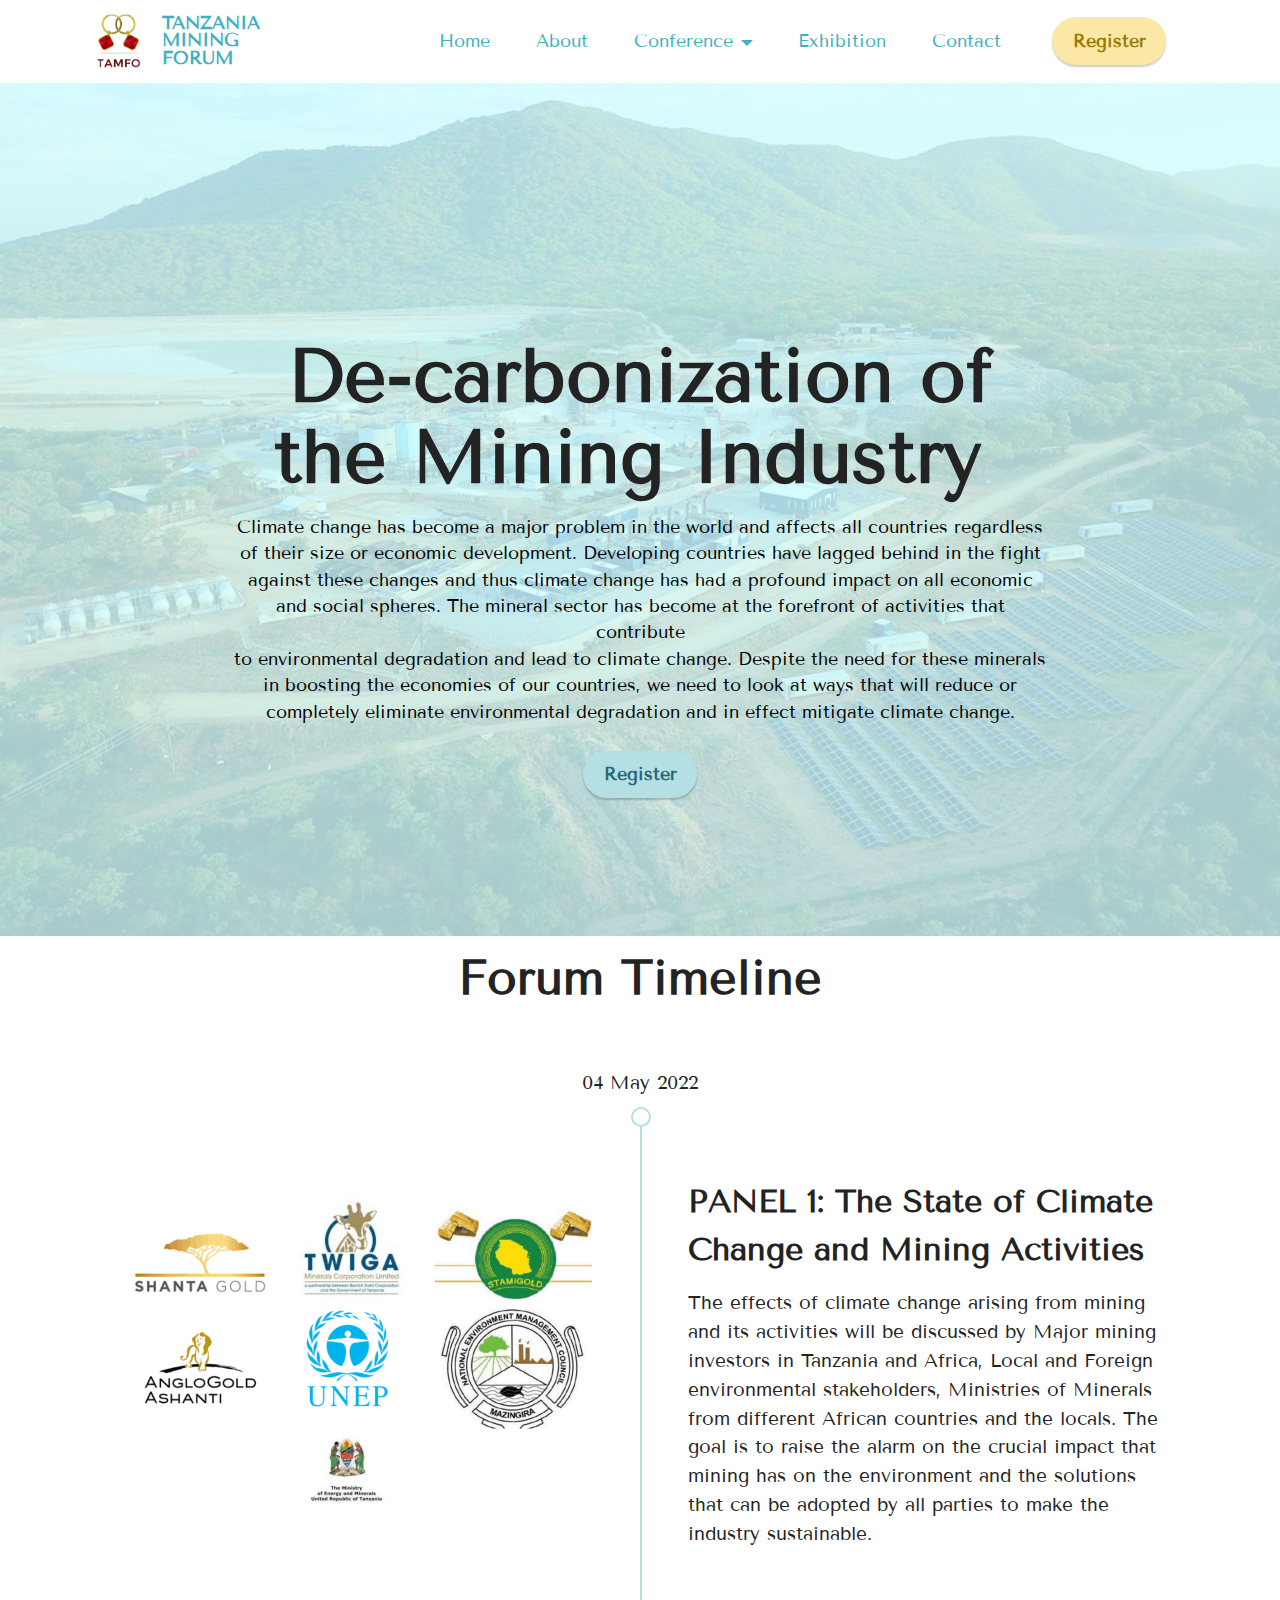
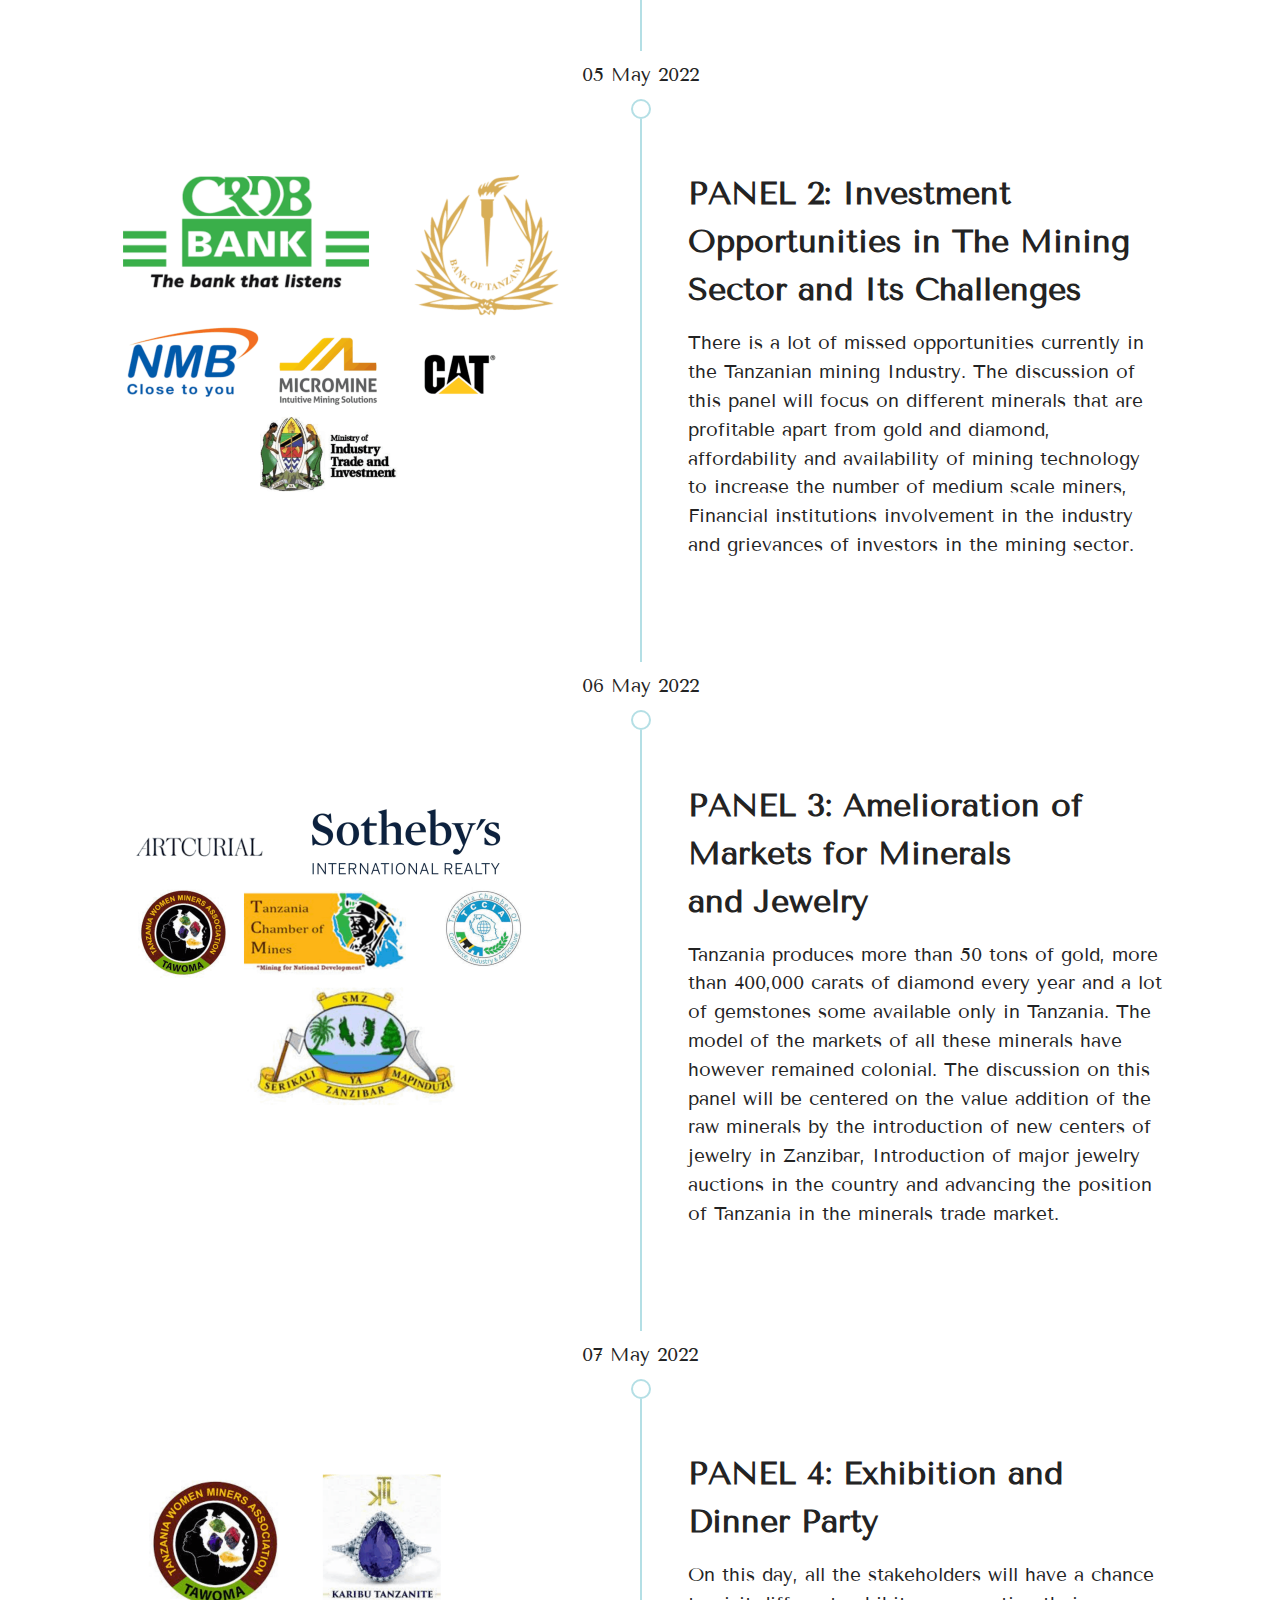
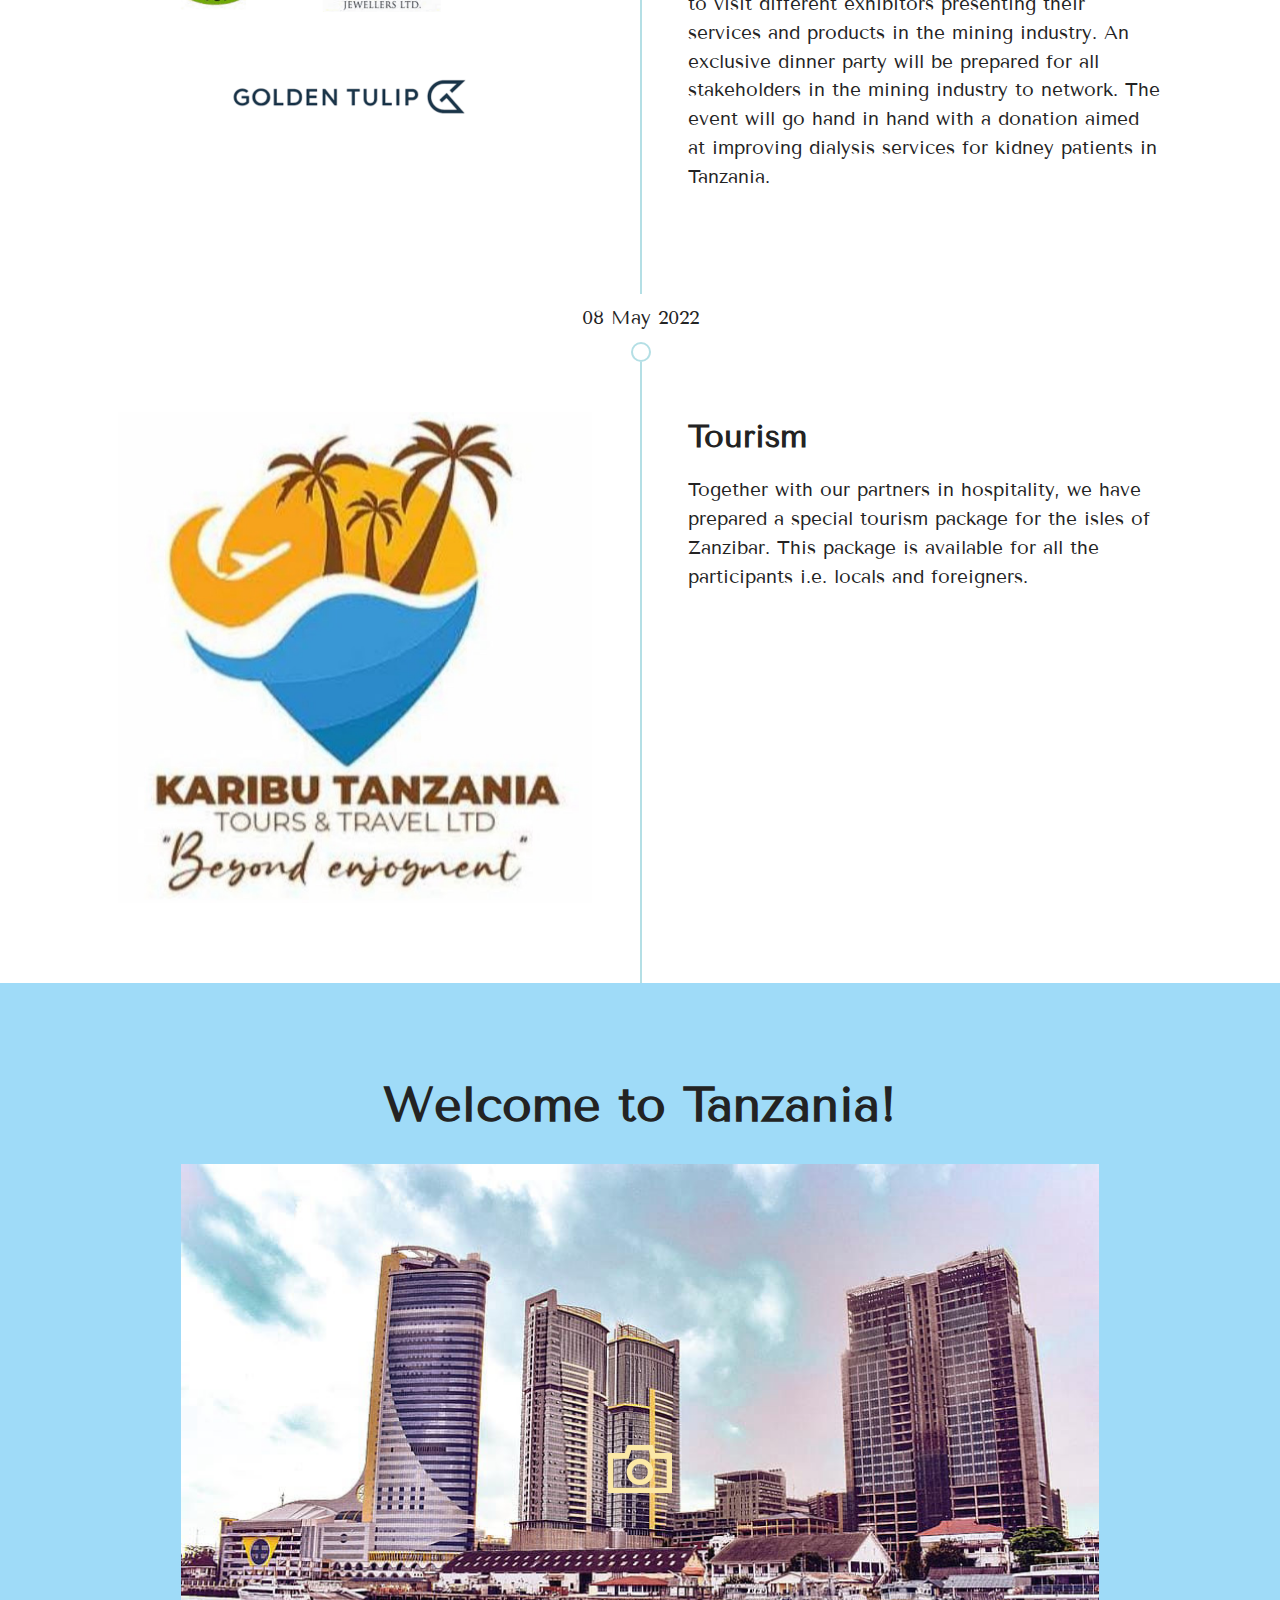
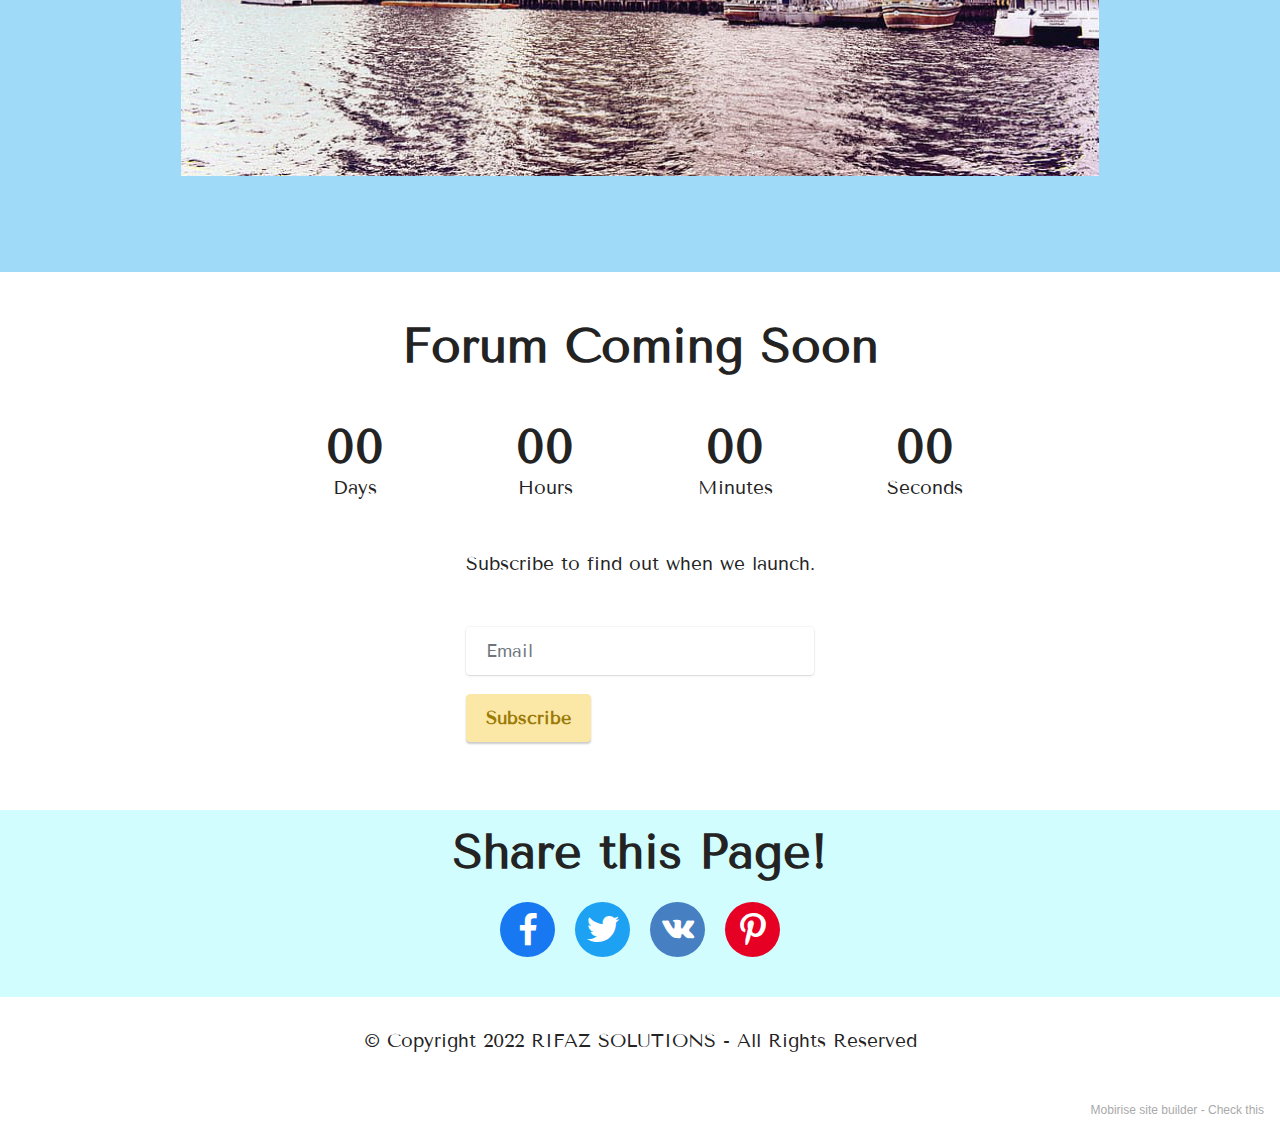
==== index.html @ cbe052e3 "create github pages" ====
<!DOCTYPE html>
<html  >
<head>
  <!-- Site made with Mobirise Website Builder v5.5.8, https://mobirise.com -->
  <meta charset="UTF-8">
  <meta http-equiv="X-UA-Compatible" content="IE=edge">
  <meta name="generator" content="Mobirise v5.5.8, mobirise.com">
  <meta name="viewport" content="width=device-width, initial-scale=1, minimum-scale=1">
  <link rel="shortcut icon" href="assets/images/tamfo-logo.jpeg" type="image/x-icon">
  <meta name="description" content="Climate change has become a major problem in the world and affects all countries regardless
of their size or economic development. Developing countries have lagged behind in the fight
against these changes and thus climate change has had a profound impact on all economic
and social spheres. The mineral sector has become at the forefront of activities that contribute
to environmental degradation and lead to climate change. Despite the need for these minerals
in boosting the economies of our countries, we need to look at ways that will reduce or
completely eliminate environmental degradation and in effect mitigate climate change.">
  
  
  <title>TAMFO</title>
  <link rel="stylesheet" href="assets/web/assets/mobirise-icons2/mobirise2.css">
  <link rel="stylesheet" href="assets/web/assets/mobirise-icons/mobirise-icons.css">
  <link rel="stylesheet" href="assets/bootstrap/css/bootstrap.min.css">
  <link rel="stylesheet" href="assets/bootstrap/css/bootstrap-grid.min.css">
  <link rel="stylesheet" href="assets/bootstrap/css/bootstrap-reboot.min.css">
  <link rel="stylesheet" href="assets/dropdown/css/style.css">
  <link rel="stylesheet" href="assets/socicon/css/styles.css">
  <link rel="stylesheet" href="assets/theme/css/style.css">
  <link rel="preload" href="https://fonts.googleapis.com/css?family=Tenor+Sans:400&display=swap" as="style" onload="this.onload=null;this.rel='stylesheet'">
  <noscript><link rel="stylesheet" href="https://fonts.googleapis.com/css?family=Tenor+Sans:400&display=swap"></noscript>
  <link rel="preload" as="style" href="assets/mobirise/css/mbr-additional.css"><link rel="stylesheet" href="assets/mobirise/css/mbr-additional.css" type="text/css">
  
  
  
  
</head>
<body>
  
  <section data-bs-version="5.1" class="menu menu2 cid-sFHpMqcXGj" once="menu" id="menu2-2">
    
    <nav class="navbar navbar-dropdown navbar-expand-lg">
        <div class="container">
            <div class="navbar-brand">
                <span class="navbar-logo">
                    <a href="index.html#top">
                        <img src="assets/images/tamfo-logo.jpeg" alt="TAMFO_logo" style="height: 3.9rem;">
                    </a>
                </span>
                <span class="navbar-caption-wrap"><a class="navbar-caption text-success text-primary display-4" href="index.html#top">TANZANIA <br>MINING <br>FORUM</a></span>
            </div>
            <button class="navbar-toggler" type="button" data-toggle="collapse" data-bs-toggle="collapse" data-target="#navbarSupportedContent" data-bs-target="#navbarSupportedContent" aria-controls="navbarNavAltMarkup" aria-expanded="false" aria-label="Toggle navigation">
                <div class="hamburger">
                    <span></span>
                    <span></span>
                    <span></span>
                    <span></span>
                </div>
            </button>
            <div class="collapse navbar-collapse" id="navbarSupportedContent">
                <ul class="navbar-nav nav-dropdown" data-app-modern-menu="true"><li class="nav-item"><a class="nav-link link text-success display-4" href="index.html#top">Home</a></li>
                    <li class="nav-item"><a class="nav-link link text-success display-4" href="about.html#top">About</a>
                    </li><li class="nav-item dropdown"><a class="nav-link link dropdown-toggle text-success display-4" href="index.html#timeline3-4" data-toggle="dropdown-submenu" data-bs-toggle="dropdown" data-bs-auto-close="outside" aria-expanded="false">Conference</a><div class="dropdown-menu" aria-labelledby="dropdown-undefined"><a class="dropdown-item text-success display-4" href="index.html#timeline3-4"><span class="mobi-mbri mobi-mbri-timer mbr-iconfont mbr-iconfont-btn"></span>Timeline</a><a class="text-success dropdown-item display-4" href="index.html#timeline3-4"><span class="mobi-mbri mobi-mbri-contact-form mbr-iconfont mbr-iconfont-btn"></span>Agenda</a><a class="dropdown-item text-success display-4" href="index.html#timeline3-4"><span class="mbri-users mbr-iconfont mbr-iconfont-btn"></span>Speakers</a></div></li>
                    <li class="nav-item"><a class="nav-link link text-success text-primary display-4" href="index.html#top">Exhibition</a></li><li class="nav-item"><a class="nav-link link text-success text-primary display-4" href="page2.html#contacts2-l">Contact</a></li></ul>
                
                <div class="navbar-buttons mbr-section-btn"><a class="btn btn-primary display-4" href="index.html#top">Register</a></div>
            </div>
        </div>
    </nav>
</section>

<section data-bs-version="5.1" class="header9 cid-sFHoAfPmXB" id="header9-1">

    

    <div class="mbr-overlay" style="opacity: 0.8; background-color: rgb(210, 253, 255);"></div>

    <div class="text-center container">
        <div class="row justify-content-center">
            <div class="col-md-12 col-lg-9">
                <h1 class="mbr-section-title mbr-fonts-style mb-3 display-1"><strong>De-carbonization of the Mining Industry&nbsp;</strong></h1>
                <p class="mbr-text mbr-fonts-style display-4">Climate change has become a major problem in the world and affects all countries regardless
<br>of their size or economic development. Developing countries have lagged behind in the fight
<br>against these changes and thus climate change has had a profound impact on all economic
<br>and social spheres. The mineral sector has become at the forefront of activities that contribute
<br>to environmental degradation and lead to climate change. Despite the need for these minerals
<br>in boosting the economies of our countries, we need to look at ways that will reduce or
<br>completely eliminate environmental degradation and in effect mitigate climate change.</p>
                <div class="mbr-section-btn mt-3"><a class="btn btn-secondary display-4" href="index.html#top">Register</a></div>
            </div>
        </div>
    </div>
</section>

<section data-bs-version="5.1" class="timeline3 cid-sFHr5fwP9J" id="timeline3-4">
    
    
    <div class="container">
        <div class="mbr-section-head">
            <h3 class="mbr-section-title mbr-fonts-style align-center mb-0 display-2">
                <strong>Forum Timeline</strong></h3>
            
        </div>
        <div class="timelines-container mt-4">
            <div class="row timeline-element first-separline mb-5">
                <div class="timeline-date col-12">
                    <div class="timeline-date-wrapper">
                        <p class="mbr-timeline-date display-7">04 May 2022</p>
                    </div>
                </div>
                <span class="iconBackground"></span>
                <div class="col-12 col-md-6">
                    <div class="image-wrapper">
                        <img src="assets/images/participants-tamfo-1-948x670.png" alt="Participants_panel_1" title="">
                    </div>
                </div>
                <div class="col-12 col-md-6">
                    <div class="timeline-text-wrapper">
                        <h4 class="mbr-timeline-title mbr-fonts-style mb-0 display-5"><strong>PANEL 1: The State of Climate Change and Mining Activities</strong></h4>
                        <p class="mbr-text mbr-fonts-style mt-3 mb-0 display-7">The effects of climate change arising from mining and its activities will be discussed by Major mining investors in Tanzania and Africa, Local and Foreign environmental stakeholders, Ministries of Minerals from different African countries and the locals. The goal is to raise the alarm on the crucial impact that mining has on the environment and the solutions that can be adopted by all parties to make the industry sustainable.</p>
                    </div>
                </div>
            </div>
            <div class="row timeline-element first-separline mb-5">
                <div class="timeline-date col-12">
                    <div class="timeline-date-wrapper">
                        <p class="mbr-timeline-date display-7">05 May 2022</p>
                    </div>
                </div>
                <span class="iconBackground"></span>
                <div class="col-12 col-md-6">
                    <div class="image-wrapper">
                        <img src="assets/images/participants-tamfo-2-948x670.png" alt="Participants_panel_2" title="">
                    </div>
                </div>
                <div class="col-12 col-md-6">
                    <div class="timeline-text-wrapper">
                        <h4 class="mbr-timeline-title mbr-fonts-style mb-0 display-5"><strong>PANEL 2: Investment Opportunities in The Mining Sector and Its Challenges</strong></h4>
                        <p class="mbr-text mbr-fonts-style mt-3 mb-0 display-7">There is a lot of missed opportunities currently in the Tanzanian mining Industry. The discussion of this panel will focus on different minerals that are profitable apart from gold and diamond, affordability and availability of mining technology to increase the number of medium scale miners, Financial institutions involvement in the industry and grievances of investors in the mining sector.</p>
                    </div>
                </div>
            </div>
            <div class="row timeline-element first-separline mb-5">
                <div class="timeline-date col-12">
                    <div class="timeline-date-wrapper">
                        <p class="mbr-timeline-date display-7">06 May 2022</p>
                    </div>
                </div>
                <span class="iconBackground"></span>
                <div class="col-12 col-md-6">
                    <div class="image-wrapper">
                        <img src="assets/images/participants-tamfo-3-948x670.png" alt="participants_panel_3" title="">
                    </div>
                </div>
                <div class="col-12 col-md-6">
                    <div class="timeline-text-wrapper">
                        <h4 class="mbr-timeline-title mbr-fonts-style mb-0 display-5"><strong>PANEL 3: Amelioration of Markets for Minerals and&nbsp;Jewelry</strong></h4>
                        <p class="mbr-text mbr-fonts-style mt-3 mb-0 display-7">Tanzania produces more than 50 tons of gold, more than 400,000 carats of diamond every year and a lot of gemstones some available only in Tanzania. The model of the markets of all these minerals have however remained colonial. The discussion on this panel will be centered on the value addition of the raw minerals by the introduction of new centers of jewelry in Zanzibar, Introduction of major jewelry auctions in the country and advancing the position of Tanzania in the minerals trade market.&nbsp;<br></p>
                    </div>
                </div>
            </div>
            <div class="row timeline-element first-separline mb-5">
                <div class="timeline-date col-12">
                    <div class="timeline-date-wrapper">
                        <p class="mbr-timeline-date display-7">07 May 2022</p>
                    </div>
                </div>
                <span class="iconBackground"></span>
                <div class="col-12 col-md-6">
                    <div class="image-wrapper">
                        <img src="assets/images/participants-tamfo-4-948x670.png" alt="participants_panel_4" title="">
                    </div>
                </div>
                <div class="col-12 col-md-6">
                    <div class="timeline-text-wrapper">
                        <h4 class="mbr-timeline-title mbr-fonts-style mb-0 display-5"><strong>PANEL 4: Exhibition and Dinner Party</strong></h4>
                        <p class="mbr-text mbr-fonts-style mt-3 mb-0 display-7">On this day, all the stakeholders will have a chance to visit different exhibitors presenting their services and products in the mining industry. An exclusive dinner party will be prepared for all stakeholders in the mining industry to network. The event will go hand in hand with a donation aimed at improving dialysis services for kidney patients in Tanzania.</p>
                    </div>
                </div>
            </div>
            <div class="row timeline-element first-separline mb-5">
                <div class="timeline-date col-12">
                    <div class="timeline-date-wrapper">
                        <p class="mbr-timeline-date display-7">08 May 2022</p>
                    </div>
                </div>
                <span class="iconBackground"></span>
                <div class="col-12 col-md-6">
                    <div class="image-wrapper">
                        <img src="assets/images/karibu-tanzania-logo-720x709.jpeg" alt="karibu_tanzania" title="">
                    </div>
                </div>
                <div class="col-12 col-md-6">
                    <div class="timeline-text-wrapper">
                        <h4 class="mbr-timeline-title mbr-fonts-style mb-0 display-5"><strong>Tourism</strong></h4>
                        <p class="mbr-text mbr-fonts-style mt-3 mb-0 display-7">Together with our partners in hospitality, we have prepared a special tourism package for the isles of Zanzibar. This package is available for all the participants i.e. locals and foreigners.</p>
                    </div>
                </div>
            </div>
            
            
            
            
            
            
            
        </div>
    </div>
</section>

<section data-bs-version="5.1" class="video1 cid-sFHujWGouW" id="video1-d">
    
    
    <div class="align-center container">
        <div class="mbr-section-head">
            <h4 class="mbr-section-title mbr-fonts-style mb-0 display-2"><strong>Welcome to Tanzania!</strong></h4>
            
        </div>
        <div class="row justify-content-center mt-4">
            <div class="col-12 col-lg-10">
                <div class="box">
                    <div class="mbr-media show-modal align-center" data-modal=".modalWindow">
                        <img src="assets/images/dar-es-salaam-port-tanzania-city-910x607.jpg" alt="Mobirise">
                        <div class="icon-wrap">
                            <a class="text-primary" href="index.html#video1-d"><span class="mbr-iconfont mobi-mbri-camera mobi-mbri"></span></a>
                        </div>
                    </div>
                </div>
            </div>
        </div>
    </div>
    <div>
        <div class="modalWindow" style="display: none;">
            <div class="modalWindow-container">
                <div class="modalWindow-video-container">
                    <div class="modalWindow-video">
                        <iframe width="100%" height="100%" frameborder="0" allowfullscreen="1"></iframe>
                    </div>
                    <a class="close" role="button" data-dismiss="modal" data-bs-dismiss="modal">
                        <span aria-hidden="true" class="mbr-iconfont mobi-mbri-close mobi-mbri closeModal"></span>
                        <span class="sr-only visually-hidden">Close</span>
                    </a>
                </div>
            </div>
        </div>
    </div>
</section>

<section data-bs-version="5.1" class="countdown1 cid-sFHtEv8xMy" id="countdown1-7">
    
    
    <div class="container">
        <div class="row justify-content-center">
            <div class="col-lg-8">
                <h3 class="mbr-section-title mb-5 align-center mbr-fonts-style display-2">
                    <strong>Forum Coming Soon</strong>
                </h3>
                
                <div class="countdown-cont align-center mb-5">
                    <div class="daysCountdown col-xs-3 col-sm-3 col-md-3" title="Days"></div>
                    <div class="hoursCountdown col-xs-3 col-sm-3 col-md-3" title="Hours"></div>
                    <div class="minutesCountdown col-xs-3 col-sm-3 col-md-3" title="Minutes"></div>
                    <div class="secondsCountdown col-xs-3 col-sm-3 col-md-3" title="Seconds"></div>
                    <div class="countdown" data-due-date="2022/05/04"></div>
                </div>
                <p class="mbr-text mb-5 align-center mbr-fonts-style display-7">
                    Subscribe to find out when we launch.
                </p>
            </div>
        </div>
        <div class="row">
            <div class="col-lg-4 mx-auto mbr-form" data-form-type="formoid">
                <form action="https://mobirise.eu/" method="POST" class="mbr-form form-with-styler" data-form-title="Form Name"><input type="hidden" name="email" data-form-email="true" value="78mlQaAsJTPg6m6xW8wC0RoYpn3n1vMwHQiUUx3pU0P50h20GIu1TDSK5HWahlnL+8XT954a1gvhpVr8dM2CPk6sA+pbEiFYLZ+lE9sqUO1OIYrmOIWRiQ8/uHJuGkSV">
                    <div class="row">
                        <div hidden="hidden" data-form-alert="" class="alert alert-success col-12">Thanks for subscribing!</div>
                        <div hidden="hidden" data-form-alert-danger="" class="alert alert-danger col-12">Oops...! some problem!</div>
                    </div>
                    <div class="dragArea row">
                        <div class="col form-group" data-for="email">
                            <input type="text" name="email" placeholder="Email" data-form-field="email" class="form-control" required="required" value="" id="email-countdown1-7">
                        </div>
                        <div class="mbr-section-btn"><button type="submit" class="btn btn-primary display-4">Subscribe</button></div>
                    </div>
                </form>
            </div>
        </div>
    </div>
</section>

<section data-bs-version="5.1" class="social1 cid-sFHrCR0OHz" id="share1-5">
    
    
    

    <div class="container">
        <div class="row">
            <div class="col-12">
                <h3 class="mbr-section-title mb-3 align-center mbr-fonts-style display-2">
                    <strong>Share this Page!</strong>
                </h3>
                <div>
                    <div class="mbr-social-likes align-center">
                        <span class="btn btn-social socicon-bg-facebook facebook m-2">
                            <i class="socicon socicon-facebook"></i>
                        </span>
                        <span class="btn btn-social twitter socicon-bg-twitter m-2">
                            <i class="socicon socicon-twitter"></i>
                        </span>
                        <span class="btn btn-social vkontakte socicon-bg-vkontakte m-2">
                            <i class="socicon socicon-vkontakte"></i>
                        </span>
                        
                        <span class="btn btn-social pinterest socicon-bg-pinterest m-2">
                            <i class="socicon socicon-pinterest"></i>
                        </span>
                        
                    </div>
                </div>
            </div>
        </div>
    </div>
</section>

<section data-bs-version="5.1" class="footer7 cid-sFHu2wLoQp mbr-reveal" once="footers" id="footer7-9">

    

    

    <div class="container">
        <div class="row align-center mbr-white">
            <div class="col-12">
                <p class="mbr-text mb-0 mbr-fonts-style display-7">
                    © Copyright 2022 RIFAZ SOLUTIONS - All Rights Reserved</p>
            </div>
        </div>
    </div>
</section><section style="background-color: #fff; font-family: -apple-system, BlinkMacSystemFont, 'Segoe UI', 'Roboto', 'Helvetica Neue', Arial, sans-serif; color:#aaa; font-size:12px; padding: 0; align-items: center; display: flex;"><a href="https://mobirise.site/j" style="flex: 1 1; height: 3rem; padding-left: 1rem;"></a><p style="flex: 0 0 auto; margin:0; padding-right:1rem;">Mobirise site builder - <a href="https://mobirise.site/p" style="color:#aaa;">Check this</a></p></section><script src="assets/bootstrap/js/bootstrap.bundle.min.js"></script>  <script src="assets/smoothscroll/smooth-scroll.js"></script>  <script src="assets/ytplayer/index.js"></script>  <script src="assets/dropdown/js/navbar-dropdown.js"></script>  <script src="assets/playervimeo/vimeo_player.js"></script>  <script src="assets/countdown/countdown.js"></script>  <script src="assets/sociallikes/social-likes.js"></script>  <script src="assets/theme/js/script.js"></script>  <script src="assets/formoid/formoid.min.js"></script>  
  
  
</body>
</html>
---- assets/web/assets/mobirise-icons2/mobirise2.css ----
@font-face {
  font-family: 'Moririse2';
  font-display: swap;
  src:  url('mobirise2.eot?f2bix4');
  src:  url('mobirise2.eot?f2bix4#iefix') format('embedded-opentype'),
    url('mobirise2.ttf?f2bix4') format('truetype'),
    url('mobirise2.woff?f2bix4') format('woff'),
    url('mobirise2.svg?f2bix4#mobirise2') format('svg');
  font-weight: normal;
  font-style: normal;
}

[class^="mobi-"], [class*=" mobi-"] {
  /* use !important to prevent issues with browser extensions that change fonts */
  font-family: 'Moririse2' !important;
  speak: none;
  font-style: normal;
  font-weight: normal;
  font-variant: normal;
  text-transform: none;
  line-height: 1;

  /* Better Font Rendering =========== */
  -webkit-font-smoothing: antialiased;
  -moz-osx-font-smoothing: grayscale;
}

.mobi-mbri-add-submenu:before {
  content: "\e900";
}
.mobi-mbri-alert:before {
  content: "\e901";
}
.mobi-mbri-align-center:before {
  content: "\e902";
}
.mobi-mbri-align-justify:before {
  content: "\e903";
}
.mobi-mbri-align-left:before {
  content: "\e904";
}
.mobi-mbri-align-right:before {
  content: "\e905";
}
.mobi-mbri-android:before {
  content: "\e906";
}
.mobi-mbri-apple:before {
  content: "\e907";
}
.mobi-mbri-arrow-down:before {
  content: "\e908";
}
.mobi-mbri-arrow-next:before {
  content: "\e909";
}
.mobi-mbri-arrow-prev:before {
  content: "\e90a";
}
.mobi-mbri-arrow-up:before {
  content: "\e90b";
}
.mobi-mbri-bold:before {
  content: "\e90c";
}
.mobi-mbri-bookmark:before {
  content: "\e90d";
}
.mobi-mbri-bootstrap:before {
  content: "\e90e";
}
.mobi-mbri-briefcase:before {
  content: "\e90f";
}
.mobi-mbri-browse:before {
  content: "\e910";
}
.mobi-mbri-bulleted-list:before {
  content: "\e911";
}
.mobi-mbri-calendar:before {
  content: "\e912";
}
.mobi-mbri-camera:before {
  content: "\e913";
}
.mobi-mbri-cart-add:before {
  content: "\e914";
}
.mobi-mbri-cart-full:before {
  content: "\e915";
}
.mobi-mbri-cash:before {
  content: "\e916";
}
.mobi-mbri-change-style:before {
  content: "\e917";
}
.mobi-mbri-chat:before {
  content: "\e918";
}
.mobi-mbri-clock:before {
  content: "\e919";
}
.mobi-mbri-close:before {
  content: "\e91a";
}
.mobi-mbri-cloud:before {
  content: "\e91b";
}
.mobi-mbri-code:before {
  content: "\e91c";
}
.mobi-mbri-contact-form:before {
  content: "\e91d";
}
.mobi-mbri-credit-card:before {
  content: "\e91e";
}
.mobi-mbri-cursor-click:before {
  content: "\e91f";
}
.mobi-mbri-cust-feedback:before {
  content: "\e920";
}
.mobi-mbri-database:before {
  content: "\e921";
}
.mobi-mbri-delivery:before {
  content: "\e922";
}
.mobi-mbri-desktop:before {
  content: "\e923";
}
.mobi-mbri-devices:before {
  content: "\e924";
}
.mobi-mbri-down:before {
  content: "\e925";
}
.mobi-mbri-download-2:before {
  content: "\e926";
}
.mobi-mbri-download:before {
  content: "\e927";
}
.mobi-mbri-drag-n-drop-2:before {
  content: "\e928";
}
.mobi-mbri-drag-n-drop:before {
  content: "\e929";
}
.mobi-mbri-edit-2:before {
  content: "\e92a";
}
.mobi-mbri-edit:before {
  content: "\e92b";
}
.mobi-mbri-error:before {
  content: "\e92c";
}
.mobi-mbri-extension:before {
  content: "\e92d";
}
.mobi-mbri-features:before {
  content: "\e92e";
}
.mobi-mbri-file:before {
  content: "\e92f";
}
.mobi-mbri-flag:before {
  content: "\e930";
}
.mobi-mbri-folder:before {
  content: "\e931";
}
.mobi-mbri-gift:before {
  content: "\e932";
}
.mobi-mbri-github:before {
  content: "\e933";
}
.mobi-mbri-globe-2:before {
  content: "\e934";
}
.mobi-mbri-globe:before {
  content: "\e935";
}
.mobi-mbri-growing-chart:before {
  content: "\e936";
}
.mobi-mbri-hearth:before {
  content: "\e937";
}
.mobi-mbri-help:before {
  content: "\e938";
}
.mobi-mbri-home:before {
  content: "\e939";
}
.mobi-mbri-hot-cup:before {
  content: "\e93a";
}
.mobi-mbri-idea:before {
  content: "\e93b";
}
.mobi-mbri-image-gallery:before {
  content: "\e93c";
}
.mobi-mbri-image-slider:before {
  content: "\e93d";
}
.mobi-mbri-info:before {
  content: "\e93e";
}
.mobi-mbri-italic:before {
  content: "\e93f";
}
.mobi-mbri-key:before {
  content: "\e940";
}
.mobi-mbri-laptop:before {
  content: "\e941";
}
.mobi-mbri-layers:before {
  content: "\e942";
}
.mobi-mbri-left-right:before {
  content: "\e943";
}
.mobi-mbri-left:before {
  content: "\e944";
}
.mobi-mbri-letter:before {
  content: "\e945";
}
.mobi-mbri-like:before {
  content: "\e946";
}
.mobi-mbri-link:before {
  content: "\e947";
}
.mobi-mbri-lock:before {
  content: "\e948";
}
.mobi-mbri-login:before {
  content: "\e949";
}
.mobi-mbri-logout:before {
  content: "\e94a";
}
.mobi-mbri-magic-stick:before {
  content: "\e94b";
}
.mobi-mbri-map-pin:before {
  content: "\e94c";
}
.mobi-mbri-menu:before {
  content: "\e94d";
}
.mobi-mbri-mobile-2:before {
  content: "\e94e";
}
.mobi-mbri-mobile-horizontal:before {
  content: "\e94f";
}
.mobi-mbri-mobile:before {
  content: "\e950";
}
.mobi-mbri-mobirise:before {
  content: "\e951";
}
.mobi-mbri-more-horizontal:before {
  content: "\e952";
}
.mobi-mbri-more-vertical:before {
  content: "\e953";
}
.mobi-mbri-music:before {
  content: "\e954";
}
.mobi-mbri-new-file:before {
  content: "\e955";
}
.mobi-mbri-numbered-list:before {
  content: "\e956";
}
.mobi-mbri-opened-folder:before {
  content: "\e957";
}
.mobi-mbri-pages:before {
  content: "\e958";
}
.mobi-mbri-paper-plane:before {
  content: "\e959";
}
.mobi-mbri-paperclip:before {
  content: "\e95a";
}
.mobi-mbri-phone:before {
  content: "\e95b";
}
.mobi-mbri-photo:before {
  content: "\e95c";
}
.mobi-mbri-photos:before {
  content: "\e95d";
}
.mobi-mbri-pin:before {
  content: "\e95e";
}
.mobi-mbri-play:before {
  content: "\e95f";
}
.mobi-mbri-plus:before {
  content: "\e960";
}
.mobi-mbri-preview:before {
  content: "\e961";
}
.mobi-mbri-print:before {
  content: "\e962";
}
.mobi-mbri-protect:before {
  content: "\e963";
}
.mobi-mbri-question:before {
  content: "\e964";
}
.mobi-mbri-quote-left:before {
  content: "\e965";
}
.mobi-mbri-quote-right:before {
  content: "\e966";
}
.mobi-mbri-redo:before {
  content: "\e967";
}
.mobi-mbri-refresh:before {
  content: "\e968";
}
.mobi-mbri-responsive-2:before {
  content: "\e969";
}
.mobi-mbri-responsive:before {
  content: "\e96a";
}
.mobi-mbri-right:before {
  content: "\e96b";
}
.mobi-mbri-rocket:before {
  content: "\e96c";
}
.mobi-mbri-sad-face:before {
  content: "\e96d";
}
.mobi-mbri-sale:before {
  content: "\e96e";
}
.mobi-mbri-save:before {
  content: "\e96f";
}
.mobi-mbri-search:before {
  content: "\e970";
}
.mobi-mbri-setting-2:before {
  content: "\e971";
}
.mobi-mbri-setting-3:before {
  content: "\e972";
}
.mobi-mbri-setting:before {
  content: "\e973";
}
.mobi-mbri-share:before {
  content: "\e974";
}
.mobi-mbri-shopping-bag:before {
  content: "\e975";
}
.mobi-mbri-shopping-basket:before {
  content: "\e976";
}
.mobi-mbri-shopping-cart:before {
  content: "\e977";
}
.mobi-mbri-sites:before {
  content: "\e978";
}
.mobi-mbri-smile-face:before {
  content: "\e979";
}
.mobi-mbri-speed:before {
  content: "\e97a";
}
.mobi-mbri-star:before {
  content: "\e97b";
}
.mobi-mbri-success:before {
  content: "\e97c";
}
.mobi-mbri-sun:before {
  content: "\e97d";
}
.mobi-mbri-sun2:before {
  content: "\e97e";
}
.mobi-mbri-tablet-vertical:before {
  content: "\e97f";
}
.mobi-mbri-tablet:before {
  content: "\e980";
}
.mobi-mbri-target:before {
  content: "\e981";
}
.mobi-mbri-timer:before {
  content: "\e982";
}
.mobi-mbri-to-ftp:before {
  content: "\e983";
}
.mobi-mbri-to-local-drive:before {
  content: "\e984";
}
.mobi-mbri-touch-swipe:before {
  content: "\e985";
}
.mobi-mbri-touch:before {
  content: "\e986";
}
.mobi-mbri-trash:before {
  content: "\e987";
}
.mobi-mbri-underline:before {
  content: "\e988";
}
.mobi-mbri-undo:before {
  content: "\e989";
}
.mobi-mbri-unlink:before {
  content: "\e98a";
}
.mobi-mbri-unlock:before {
  content: "\e98b";
}
.mobi-mbri-up-down:before {
  content: "\e98c";
}
.mobi-mbri-up:before {
  content: "\e98d";
}
.mobi-mbri-update:before {
  content: "\e98e";
}
.mobi-mbri-upload-2:before {
  content: "\e98f";
}
.mobi-mbri-upload:before {
  content: "\e990";
}
.mobi-mbri-user-2:before {
  content: "\e991";
}
.mobi-mbri-user:before {
  content: "\e992";
}
.mobi-mbri-users:before {
  content: "\e993";
}
.mobi-mbri-video-play:before {
  content: "\e994";
}
.mobi-mbri-video:before {
  content: "\e995";
}
.mobi-mbri-watch:before {
  content: "\e996";
}
.mobi-mbri-website-theme-2:before {
  content: "\e997";
}
.mobi-mbri-website-theme:before {
  content: "\e998";
}
.mobi-mbri-wifi:before {
  content: "\e999";
}
.mobi-mbri-windows:before {
  content: "\e99a";
}
.mobi-mbri-zoom-in:before {
  content: "\e99b";
}
.mobi-mbri-zoom-out:before {
  content: "\e99c";
}
---- assets/web/assets/mobirise-icons/mobirise-icons.css ----
@font-face {
  font-family: 'MobiriseIcons';
  src:  url('mobirise-icons.eot?spat4u');
  src:  url('mobirise-icons.eot?spat4u#iefix') format('embedded-opentype'),
    url('mobirise-icons.ttf?spat4u') format('truetype'),
    url('mobirise-icons.woff?spat4u') format('woff'),
    url('mobirise-icons.svg?spat4u#MobiriseIcons') format('svg');
  font-weight: normal;
  font-style: normal;
  font-display: swap;
}

[class^="mbri-"], [class*=" mbri-"] {
  /* use !important to prevent issues with browser extensions that change fonts */
  font-family: MobiriseIcons !important;
  speak: none;
  font-style: normal;
  font-weight: normal;
  font-variant: normal;
  text-transform: none;
  line-height: 1;

  /* Better Font Rendering =========== */
  -webkit-font-smoothing: antialiased;
  -moz-osx-font-smoothing: grayscale;
}

.mbri-add-submenu:before {
  content: "\e900";
}
.mbri-alert:before {
  content: "\e901";
}
.mbri-align-center:before {
  content: "\e902";
}
.mbri-align-justify:before {
  content: "\e903";
}
.mbri-align-left:before {
  content: "\e904";
}
.mbri-align-right:before {
  content: "\e905";
}
.mbri-android:before {
  content: "\e906";
}
.mbri-apple:before {
  content: "\e907";
}
.mbri-arrow-down:before {
  content: "\e908";
}
.mbri-arrow-next:before {
  content: "\e909";
}
.mbri-arrow-prev:before {
  content: "\e90a";
}
.mbri-arrow-up:before {
  content: "\e90b";
}
.mbri-bold:before {
  content: "\e90c";
}
.mbri-bookmark:before {
  content: "\e90d";
}
.mbri-bootstrap:before {
  content: "\e90e";
}
.mbri-briefcase:before {
  content: "\e90f";
}
.mbri-browse:before {
  content: "\e910";
}
.mbri-bulleted-list:before {
  content: "\e911";
}
.mbri-calendar:before {
  content: "\e912";
}
.mbri-camera:before {
  content: "\e913";
}
.mbri-cart-add:before {
  content: "\e914";
}
.mbri-cart-full:before {
  content: "\e915";
}
.mbri-cash:before {
  content: "\e916";
}
.mbri-change-style:before {
  content: "\e917";
}
.mbri-chat:before {
  content: "\e918";
}
.mbri-clock:before {
  content: "\e919";
}
.mbri-close:before {
  content: "\e91a";
}
.mbri-cloud:before {
  content: "\e91b";
}
.mbri-code:before {
  content: "\e91c";
}
.mbri-contact-form:before {
  content: "\e91d";
}
.mbri-credit-card:before {
  content: "\e91e";
}
.mbri-cursor-click:before {
  content: "\e91f";
}
.mbri-cust-feedback:before {
  content: "\e920";
}
.mbri-database:before {
  content: "\e921";
}
.mbri-delivery:before {
  content: "\e922";
}
.mbri-desktop:before {
  content: "\e923";
}
.mbri-devices:before {
  content: "\e924";
}
.mbri-down:before {
  content: "\e925";
}
.mbri-download:before {
  content: "\e989";
}
.mbri-drag-n-drop:before {
  content: "\e927";
}
.mbri-drag-n-drop2:before {
  content: "\e928";
}
.mbri-edit:before {
  content: "\e929";
}
.mbri-edit2:before {
  content: "\e92a";
}
.mbri-error:before {
  content: "\e92b";
}
.mbri-extension:before {
  content: "\e92c";
}
.mbri-features:before {
  content: "\e92d";
}
.mbri-file:before {
  content: "\e92e";
}
.mbri-flag:before {
  content: "\e92f";
}
.mbri-folder:before {
  content: "\e930";
}
.mbri-gift:before {
  content: "\e931";
}
.mbri-github:before {
  content: "\e932";
}
.mbri-globe:before {
  content: "\e933";
}
.mbri-globe-2:before {
  content: "\e934";
}
.mbri-growing-chart:before {
  content: "\e935";
}
.mbri-hearth:before {
  content: "\e936";
}
.mbri-help:before {
  content: "\e937";
}
.mbri-home:before {
  content: "\e938";
}
.mbri-hot-cup:before {
  content: "\e939";
}
.mbri-idea:before {
  content: "\e93a";
}
.mbri-image-gallery:before {
  content: "\e93b";
}
.mbri-image-slider:before {
  content: "\e93c";
}
.mbri-info:before {
  content: "\e93d";
}
.mbri-italic:before {
  content: "\e93e";
}
.mbri-key:before {
  content: "\e93f";
}
.mbri-laptop:before {
  content: "\e940";
}
.mbri-layers:before {
  content: "\e941";
}
.mbri-left-right:before {
  content: "\e942";
}
.mbri-left:before {
  content: "\e943";
}
.mbri-letter:before {
  content: "\e944";
}
.mbri-like:before {
  content: "\e945";
}
.mbri-link:before {
  content: "\e946";
}
.mbri-lock:before {
  content: "\e947";
}
.mbri-login:before {
  content: "\e948";
}
.mbri-logout:before {
  content: "\e949";
}
.mbri-magic-stick:before {
  content: "\e94a";
}
.mbri-map-pin:before {
  content: "\e94b";
}
.mbri-menu:before {
  content: "\e94c";
}
.mbri-mobile:before {
  content: "\e94d";
}
.mbri-mobile2:before {
  content: "\e94e";
}
.mbri-mobirise:before {
  content: "\e94f";
}
.mbri-more-horizontal:before {
  content: "\e950";
}
.mbri-more-vertical:before {
  content: "\e951";
}
.mbri-music:before {
  content: "\e952";
}
.mbri-new-file:before {
  content: "\e953";
}
.mbri-numbered-list:before {
  content: "\e954";
}
.mbri-opened-folder:before {
  content: "\e955";
}
.mbri-pages:before {
  content: "\e956";
}
.mbri-paper-plane:before {
  content: "\e957";
}
.mbri-paperclip:before {
  content: "\e958";
}
.mbri-photo:before {
  content: "\e959";
}
.mbri-photos:before {
  content: "\e95a";
}
.mbri-pin:before {
  content: "\e95b";
}
.mbri-play:before {
  content: "\e95c";
}
.mbri-plus:before {
  content: "\e95d";
}
.mbri-preview:before {
  content: "\e95e";
}
.mbri-print:before {
  content: "\e95f";
}
.mbri-protect:before {
  content: "\e960";
}
.mbri-question:before {
  content: "\e961";
}
.mbri-quote-left:before {
  content: "\e962";
}
.mbri-quote-right:before {
  content: "\e963";
}
.mbri-refresh:before {
  content: "\e964";
}
.mbri-responsive:before {
  content: "\e965";
}
.mbri-right:before {
  content: "\e966";
}
.mbri-rocket:before {
  content: "\e967";
}
.mbri-sad-face:before {
  content: "\e968";
}
.mbri-sale:before {
  content: "\e969";
}
.mbri-save:before {
  content: "\e96a";
}
.mbri-search:before {
  content: "\e96b";
}
.mbri-setting:before {
  content: "\e96c";
}
.mbri-setting2:before {
  content: "\e96d";
}
.mbri-setting3:before {
  content: "\e96e";
}
.mbri-share:before {
  content: "\e96f";
}
.mbri-shopping-bag:before {
  content: "\e970";
}
.mbri-shopping-basket:before {
  content: "\e971";
}
.mbri-shopping-cart:before {
  content: "\e972";
}
.mbri-sites:before {
  content: "\e973";
}
.mbri-smile-face:before {
  content: "\e974";
}
.mbri-speed:before {
  content: "\e975";
}
.mbri-star:before {
  content: "\e976";
}
.mbri-success:before {
  content: "\e977";
}
.mbri-sun:before {
  content: "\e978";
}
.mbri-sun2:before {
  content: "\e979";
}
.mbri-tablet:before {
  content: "\e97a";
}
.mbri-tablet-vertical:before {
  content: "\e97b";
}
.mbri-target:before {
  content: "\e97c";
}
.mbri-timer:before {
  content: "\e97d";
}
.mbri-to-ftp:before {
  content: "\e97e";
}
.mbri-to-local-drive:before {
  content: "\e97f";
}
.mbri-touch-swipe:before {
  content: "\e980";
}
.mbri-touch:before {
  content: "\e981";
}
.mbri-trash:before {
  content: "\e982";
}
.mbri-underline:before {
  content: "\e983";
}
.mbri-unlink:before {
  content: "\e984";
}
.mbri-unlock:before {
  content: "\e985";
}
.mbri-up-down:before {
  content: "\e986";
}
.mbri-up:before {
  content: "\e987";
}
.mbri-update:before {
  content: "\e988";
}
.mbri-upload:before {
 content: "\e926"; 
}
.mbri-user:before {
  content: "\e98a";
}
.mbri-user2:before {
  content: "\e98b";
}
.mbri-users:before {
  content: "\e98c";
}
.mbri-video:before {
  content: "\e98d";
}
.mbri-video-play:before {
  content: "\e98e";
}
.mbri-watch:before {
  content: "\e98f";
}
.mbri-website-theme:before {
  content: "\e990";
}
.mbri-wifi:before {
  content: "\e991";
}
.mbri-windows:before {
  content: "\e992";
}
.mbri-zoom-out:before {
  content: "\e993";
}
.mbri-redo:before {
  content: "\e994";
}
.mbri-undo:before {
  content: "\e995";
}
---- assets/dropdown/css/style.css ----
.navbar-dropdown {
  left: 0;
  padding: 0;
  position: absolute;
  right: 0;
  top: 0;
  transition: all 0.45s ease;
  z-index: 1030;
  background: #282828; }
  .navbar-dropdown .navbar-logo {
    margin-right: 0.8rem;
    transition: margin 0.3s ease-in-out;
    vertical-align: middle; }
    .navbar-dropdown .navbar-logo img {
      height: 3.125rem;
      transition: all 0.3s ease-in-out; }
    .navbar-dropdown .navbar-logo.mbr-iconfont {
      font-size: 3.125rem;
      line-height: 3.125rem; }
  .navbar-dropdown .navbar-caption {
    font-weight: 700;
    white-space: normal;
    vertical-align: -4px;
    line-height: 3.125rem !important; }
    .navbar-dropdown .navbar-caption, .navbar-dropdown .navbar-caption:hover {
      color: inherit;
      text-decoration: none; }
  .navbar-dropdown .mbr-iconfont + .navbar-caption {
    vertical-align: -1px; }
  .navbar-dropdown.navbar-fixed-top {
    position: fixed; }
  .navbar-dropdown .navbar-brand span {
    vertical-align: -4px; }
  .navbar-dropdown.bg-color.transparent {
    background: none; }
  .navbar-dropdown.navbar-short .navbar-brand {
    padding: 0.625rem 0; }
    .navbar-dropdown.navbar-short .navbar-brand span {
      vertical-align: -1px; }
  .navbar-dropdown.navbar-short .navbar-caption {
    line-height: 2.375rem !important;
    vertical-align: -2px; }
  .navbar-dropdown.navbar-short .navbar-logo {
    margin-right: 0.5rem; }
    .navbar-dropdown.navbar-short .navbar-logo img {
      height: 2.375rem; }
    .navbar-dropdown.navbar-short .navbar-logo.mbr-iconfont {
      font-size: 2.375rem;
      line-height: 2.375rem; }
  .navbar-dropdown.navbar-short .mbr-table-cell {
    height: 3.625rem; }
  .navbar-dropdown .navbar-close {
    left: 0.6875rem;
    position: fixed;
    top: 0.75rem;
    z-index: 1000; }
  .navbar-dropdown .hamburger-icon {
    content: "";
    display: inline-block;
    vertical-align: middle;
    width: 16px;
    -webkit-box-shadow: 0 -6px 0 1px #282828,0 0 0 1px #282828,0 6px 0 1px #282828;
    -moz-box-shadow: 0 -6px 0 1px #282828,0 0 0 1px #282828,0 6px 0 1px #282828;
    box-shadow: 0 -6px 0 1px #282828,0 0 0 1px #282828,0 6px 0 1px #282828; }

.dropdown-menu .dropdown-toggle[data-toggle="dropdown-submenu"]::after {
  border-bottom: 0.35em solid transparent;
  border-left: 0.35em solid;
  border-right: 0;
  border-top: 0.35em solid transparent;
  margin-left: 0.3rem; }

.dropdown-menu .dropdown-item:focus {
  outline: 0; }

.nav-dropdown {
  font-size: 0.75rem;
  font-weight: 500;
  height: auto !important; }
  .nav-dropdown .nav-btn {
    padding-left: 1rem; }
  .nav-dropdown .link {
    margin: .667em 1.667em;
    font-weight: 500;
    padding: 0;
    transition: color .2s ease-in-out; }
    .nav-dropdown .link.dropdown-toggle {
      margin-right: 2.583em; }
      .nav-dropdown .link.dropdown-toggle::after {
        margin-left: .25rem;
        border-top: 0.35em solid;
        border-right: 0.35em solid transparent;
        border-left: 0.35em solid transparent;
        border-bottom: 0; }
      .nav-dropdown .link.dropdown-toggle[aria-expanded="true"] {
        margin: 0;
        padding: 0.667em 3.263em  0.667em 1.667em; }
  .nav-dropdown .link::after,
  .nav-dropdown .dropdown-item::after {
    color: inherit; }
  .nav-dropdown .btn {
    font-size: 0.75rem;
    font-weight: 700;
    letter-spacing: 0;
    margin-bottom: 0;
    padding-left: 1.25rem;
    padding-right: 1.25rem; }
  .nav-dropdown .dropdown-menu {
    border-radius: 0;
    border: 0;
    left: 0;
    margin: 0;
    padding-bottom: 1.25rem;
    padding-top: 1.25rem;
    position: relative; }
  .nav-dropdown .dropdown-submenu {
    margin-left: 0.125rem;
    top: 0; }
  .nav-dropdown .dropdown-item {
    font-weight: 500;
    line-height: 2;
    padding: 0.3846em 4.615em 0.3846em 1.5385em;
    position: relative;
    transition: color .2s ease-in-out, background-color .2s ease-in-out; }
    .nav-dropdown .dropdown-item::after {
      margin-top: -0.3077em;
      position: absolute;
      right: 1.1538em;
      top: 50%; }
    .nav-dropdown .dropdown-item:focus, .nav-dropdown .dropdown-item:hover {
      background: none; }

@media (max-width: 767px) {
  .nav-dropdown.navbar-toggleable-sm {
    bottom: 0;
    display: none;
    left: 0;
    overflow-x: hidden;
    position: fixed;
    top: 0;
    transform: translateX(-100%);
    -ms-transform: translateX(-100%);
    -webkit-transform: translateX(-100%);
    width: 18.75rem;
    z-index: 999; } }
.nav-dropdown.navbar-toggleable-xl {
  bottom: 0;
  display: none;
  left: 0;
  overflow-x: hidden;
  position: fixed;
  top: 0;
  transform: translateX(-100%);
  -ms-transform: translateX(-100%);
  -webkit-transform: translateX(-100%);
  width: 18.75rem;
  z-index: 999; }

.nav-dropdown-sm {
  display: block !important;
  overflow-x: hidden;
  overflow: auto;
  padding-top: 3.875rem; }
  .nav-dropdown-sm::after {
    content: "";
    display: block;
    height: 3rem;
    width: 100%; }
  .nav-dropdown-sm.collapse.in ~ .navbar-close {
    display: block !important; }
  .nav-dropdown-sm.collapsing, .nav-dropdown-sm.collapse.in {
    transform: translateX(0);
    -ms-transform: translateX(0);
    -webkit-transform: translateX(0);
    transition: all 0.25s ease-out;
    -webkit-transition: all 0.25s ease-out;
    background: #282828; }
  .nav-dropdown-sm.collapsing[aria-expanded="false"] {
    transform: translateX(-100%);
    -ms-transform: translateX(-100%);
    -webkit-transform: translateX(-100%); }
  .nav-dropdown-sm .nav-item {
    display: block;
    margin-left: 0 !important;
    padding-left: 0; }
  .nav-dropdown-sm .link,
  .nav-dropdown-sm .dropdown-item {
    border-top: 1px dotted rgba(255, 255, 255, 0.1);
    font-size: 0.8125rem;
    line-height: 1.6;
    margin: 0 !important;
    padding: 0.875rem 2.4rem 0.875rem 1.5625rem !important;
    position: relative;
    white-space: normal; }
    .nav-dropdown-sm .link:focus, .nav-dropdown-sm .link:hover,
    .nav-dropdown-sm .dropdown-item:focus,
    .nav-dropdown-sm .dropdown-item:hover {
      background: rgba(0, 0, 0, 0.2) !important;
      color: #c0a375; }
  .nav-dropdown-sm .nav-btn {
    position: relative;
    padding: 1.5625rem 1.5625rem 0 1.5625rem; }
    .nav-dropdown-sm .nav-btn::before {
      border-top: 1px dotted rgba(255, 255, 255, 0.1);
      content: "";
      left: 0;
      position: absolute;
      top: 0;
      width: 100%; }
    .nav-dropdown-sm .nav-btn + .nav-btn {
      padding-top: 0.625rem; }
      .nav-dropdown-sm .nav-btn + .nav-btn::before {
        display: none; }
  .nav-dropdown-sm .btn {
    padding: 0.625rem 0; }
  .nav-dropdown-sm .dropdown-toggle[data-toggle="dropdown-submenu"]::after {
    margin-left: .25rem;
    border-top: 0.35em solid;
    border-right: 0.35em solid transparent;
    border-left: 0.35em solid transparent;
    border-bottom: 0; }
  .nav-dropdown-sm .dropdown-toggle[data-toggle="dropdown-submenu"][aria-expanded="true"]::after {
    border-top: 0;
    border-right: 0.35em solid transparent;
    border-left: 0.35em solid transparent;
    border-bottom: 0.35em solid; }
  .nav-dropdown-sm .dropdown-menu {
    margin: 0;
    padding: 0;
    position: relative;
    top: 0;
    left: 0;
    width: 100%;
    border: 0;
    float: none;
    border-radius: 0;
    background: none; }
  .nav-dropdown-sm .dropdown-submenu {
    left: 100%;
    margin-left: 0.125rem;
    margin-top: -1.25rem;
    top: 0; }

.navbar-toggleable-sm .nav-dropdown .dropdown-menu {
  position: absolute; }

.navbar-toggleable-sm .nav-dropdown .dropdown-submenu {
  left: 100%;
  margin-left: 0.125rem;
  margin-top: -1.25rem;
  top: 0; }

.navbar-toggleable-sm.opened .nav-dropdown .dropdown-menu {
  position: relative; }

.navbar-toggleable-sm.opened .nav-dropdown .dropdown-submenu {
  left: 0;
  margin-left: 00rem;
  margin-top: 0rem;
  top: 0; }

.is-builder .nav-dropdown.collapsing {
  transition: none !important; }
---- assets/socicon/css/styles.css ----
@charset "UTF-8";

@font-face {
  font-family: 'Socicon';
  src:  url('../fonts/socicon.eot');
  src:  url('../fonts/socicon.eot?#iefix') format('embedded-opentype'),
    url('../fonts/socicon.woff2') format('woff2'),
    url('../fonts/socicon.ttf') format('truetype'),
    url('../fonts/socicon.woff') format('woff'),
    url('../fonts/socicon.svg#socicon') format('svg');
  font-weight: normal;
  font-style: normal;
  font-display: swap;
}

[data-icon]:before {
  font-family: "socicon" !important;
  content: attr(data-icon);
  font-style: normal !important;
  font-weight: normal !important;
  font-variant: normal !important;
  text-transform: none !important;
  speak: none;
  line-height: 1;
  -webkit-font-smoothing: antialiased;
  -moz-osx-font-smoothing: grayscale;
}

[class^="socicon-"], [class*=" socicon-"] {
  /* use !important to prevent issues with browser extensions that change fonts */
  font-family: 'Socicon' !important;
  speak: none;
  font-style: normal;
  font-weight: normal;
  font-variant: normal;
  text-transform: none;
  line-height: 1;

  /* Better Font Rendering =========== */
  -webkit-font-smoothing: antialiased;
  -moz-osx-font-smoothing: grayscale;
}

.socicon-eitaa:before {
  content: "\e97c";
}
.socicon-soroush:before {
  content: "\e97d";
}
.socicon-bale:before {
  content: "\e97e";
}
.socicon-zazzle:before {
  content: "\e97b";
}
.socicon-society6:before {
  content: "\e97a";
}
.socicon-redbubble:before {
  content: "\e979";
}
.socicon-avvo:before {
  content: "\e978";
}
.socicon-stitcher:before {
  content: "\e977";
}
.socicon-googlehangouts:before {
  content: "\e974";
}
.socicon-dlive:before {
  content: "\e975";
}
.socicon-vsco:before {
  content: "\e976";
}
.socicon-flipboard:before {
  content: "\e973";
}
.socicon-ubuntu:before {
  content: "\e958";
}
.socicon-artstation:before {
  content: "\e959";
}
.socicon-invision:before {
  content: "\e95a";
}
.socicon-torial:before {
  content: "\e95b";
}
.socicon-collectorz:before {
  content: "\e95c";
}
.socicon-seenthis:before {
  content: "\e95d";
}
.socicon-googleplaymusic:before {
  content: "\e95e";
}
.socicon-debian:before {
  content: "\e95f";
}
.socicon-filmfreeway:before {
  content: "\e960";
}
.socicon-gnome:before {
  content: "\e961";
}
.socicon-itchio:before {
  content: "\e962";
}
.socicon-jamendo:before {
  content: "\e963";
}
.socicon-mix:before {
  content: "\e964";
}
.socicon-sharepoint:before {
  content: "\e965";
}
.socicon-tinder:before {
  content: "\e966";
}
.socicon-windguru:before {
  content: "\e967";
}
.socicon-cdbaby:before {
  content: "\e968";
}
.socicon-elementaryos:before {
  content: "\e969";
}
.socicon-stage32:before {
  content: "\e96a";
}
.socicon-tiktok:before {
  content: "\e96b";
}
.socicon-gitter:before {
  content: "\e96c";
}
.socicon-letterboxd:before {
  content: "\e96d";
}
.socicon-threema:before {
  content: "\e96e";
}
.socicon-splice:before {
  content: "\e96f";
}
.socicon-metapop:before {
  content: "\e970";
}
.socicon-naver:before {
  content: "\e971";
}
.socicon-remote:before {
  content: "\e972";
}
.socicon-internet:before {
  content: "\e957";
}
.socicon-moddb:before {
  content: "\e94b";
}
.socicon-indiedb:before {
  content: "\e94c";
}
.socicon-traxsource:before {
  content: "\e94d";
}
.socicon-gamefor:before {
  content: "\e94e";
}
.socicon-pixiv:before {
  content: "\e94f";
}
.socicon-myanimelist:before {
  content: "\e950";
}
.socicon-blackberry:before {
  content: "\e951";
}
.socicon-wickr:before {
  content: "\e952";
}
.socicon-spip:before {
  content: "\e953";
}
.socicon-napster:before {
  content: "\e954";
}
.socicon-beatport:before {
  content: "\e955";
}
.socicon-hackerone:before {
  content: "\e956";
}
.socicon-hackernews:before {
  content: "\e946";
}
.socicon-smashwords:before {
  content: "\e947";
}
.socicon-kobo:before {
  content: "\e948";
}
.socicon-bookbub:before {
  content: "\e949";
}
.socicon-mailru:before {
  content: "\e94a";
}
.socicon-gitlab:before {
  content: "\e945";
}
.socicon-instructables:before {
  content: "\e944";
}
.socicon-portfolio:before {
  content: "\e943";
}
.socicon-codered:before {
  content: "\e940";
}
.socicon-origin:before {
  content: "\e941";
}
.socicon-nextdoor:before {
  content: "\e942";
}
.socicon-udemy:before {
  content: "\e93f";
}
.socicon-livemaster:before {
  content: "\e93e";
}
.socicon-crunchbase:before {
  content: "\e93b";
}
.socicon-homefy:before {
  content: "\e93c";
}
.socicon-calendly:before {
  content: "\e93d";
}
.socicon-realtor:before {
  content: "\e90f";
}
.socicon-tidal:before {
  content: "\e910";
}
.socicon-qobuz:before {
  content: "\e911";
}
.socicon-natgeo:before {
  content: "\e912";
}
.socicon-mastodon:before {
  content: "\e913";
}
.socicon-unsplash:before {
  content: "\e914";
}
.socicon-homeadvisor:before {
  content: "\e915";
}
.socicon-angieslist:before {
  content: "\e916";
}
.socicon-codepen:before {
  content: "\e917";
}
.socicon-slack:before {
  content: "\e918";
}
.socicon-openaigym:before {
  content: "\e919";
}
.socicon-logmein:before {
  content: "\e91a";
}
.socicon-fiverr:before {
  content: "\e91b";
}
.socicon-gotomeeting:before {
  content: "\e91c";
}
.socicon-aliexpress:before {
  content: "\e91d";
}
.socicon-guru:before {
  content: "\e91e";
}
.socicon-appstore:before {
  content: "\e91f";
}
.socicon-homes:before {
  content: "\e920";
}
.socicon-zoom:before {
  content: "\e921";
}
.socicon-alibaba:before {
  content: "\e922";
}
.socicon-craigslist:before {
  content: "\e923";
}
.socicon-wix:before {
  content: "\e924";
}
.socicon-redfin:before {
  content: "\e925";
}
.socicon-googlecalendar:before {
  content: "\e926";
}
.socicon-shopify:before {
  content: "\e927";
}
.socicon-freelancer:before {
  content: "\e928";
}
.socicon-seedrs:before {
  content: "\e929";
}
.socicon-bing:before {
  content: "\e92a";
}
.socicon-doodle:before {
  content: "\e92b";
}
.socicon-bonanza:before {
  content: "\e92c";
}
.socicon-squarespace:before {
  content: "\e92d";
}
.socicon-toptal:before {
  content: "\e92e";
}
.socicon-gust:before {
  content: "\e92f";
}
.socicon-ask:before {
  content: "\e930";
}
.socicon-trulia:before {
  content: "\e931";
}
.socicon-loomly:before {
  content: "\e932";
}
.socicon-ghost:before {
  content: "\e933";
}
.socicon-upwork:before {
  content: "\e934";
}
.socicon-fundable:before {
  content: "\e935";
}
.socicon-booking:before {
  content: "\e936";
}
.socicon-googlemaps:before {
  content: "\e937";
}
.socicon-zillow:before {
  content: "\e938";
}
.socicon-niconico:before {
  content: "\e939";
}
.socicon-toneden:before {
  content: "\e93a";
}
.socicon-augment:before {
  content: "\e908";
}
.socicon-bitbucket:before {
  content: "\e909";
}
.socicon-fyuse:before {
  content: "\e90a";
}
.socicon-yt-gaming:before {
  content: "\e90b";
}
.socicon-sketchfab:before {
  content: "\e90c";
}
.socicon-mobcrush:before {
  content: "\e90d";
}
.socicon-microsoft:before {
  content: "\e90e";
}
.socicon-pandora:before {
  content: "\e907";
}
.socicon-messenger:before {
  content: "\e906";
}
.socicon-gamewisp:before {
  content: "\e905";
}
.socicon-bloglovin:before {
  content: "\e904";
}
.socicon-tunein:before {
  content: "\e903";
}
.socicon-gamejolt:before {
  content: "\e901";
}
.socicon-trello:before {
  content: "\e902";
}
.socicon-spreadshirt:before {
  content: "\e900";
}
.socicon-500px:before {
  content: "\e000";
}
.socicon-8tracks:before {
  content: "\e001";
}
.socicon-airbnb:before {
  content: "\e002";
}
.socicon-alliance:before {
  content: "\e003";
}
.socicon-amazon:before {
  content: "\e004";
}
.socicon-amplement:before {
  content: "\e005";
}
.socicon-android:before {
  content: "\e006";
}
.socicon-angellist:before {
  content: "\e007";
}
.socicon-apple:before {
  content: "\e008";
}
.socicon-appnet:before {
  content: "\e009";
}
.socicon-baidu:before {
  content: "\e00a";
}
.socicon-bandcamp:before {
  content: "\e00b";
}
.socicon-battlenet:before {
  content: "\e00c";
}
.socicon-mixer:before {
  content: "\e00d";
}
.socicon-bebee:before {
  content: "\e00e";
}
.socicon-bebo:before {
  content: "\e00f";
}
.socicon-behance:before {
  content: "\e010";
}
.socicon-blizzard:before {
  content: "\e011";
}
.socicon-blogger:before {
  content: "\e012";
}
.socicon-buffer:before {
  content: "\e013";
}
.socicon-chrome:before {
  content: "\e014";
}
.socicon-coderwall:before {
  content: "\e015";
}
.socicon-curse:before {
  content: "\e016";
}
.socicon-dailymotion:before {
  content: "\e017";
}
.socicon-deezer:before {
  content: "\e018";
}
.socicon-delicious:before {
  content: "\e019";
}
.socicon-deviantart:before {
  content: "\e01a";
}
.socicon-diablo:before {
  content: "\e01b";
}
.socicon-digg:before {
  content: "\e01c";
}
.socicon-discord:before {
  content: "\e01d";
}
.socicon-disqus:before {
  content: "\e01e";
}
.socicon-douban:before {
  content: "\e01f";
}
.socicon-draugiem:before {
  content: "\e020";
}
.socicon-dribbble:before {
  content: "\e021";
}
.socicon-drupal:before {
  content: "\e022";
}
.socicon-ebay:before {
  content: "\e023";
}
.socicon-ello:before {
  content: "\e024";
}
.socicon-endomodo:before {
  content: "\e025";
}
.socicon-envato:before {
  content: "\e026";
}
.socicon-etsy:before {
  content: "\e027";
}
.socicon-facebook:before {
  content: "\e028";
}
.socicon-feedburner:before {
  content: "\e029";
}
.socicon-filmweb:before {
  content: "\e02a";
}
.socicon-firefox:before {
  content: "\e02b";
}
.socicon-flattr:before {
  content: "\e02c";
}
.socicon-flickr:before {
  content: "\e02d";
}
.socicon-formulr:before {
  content: "\e02e";
}
.socicon-forrst:before {
  content: "\e02f";
}
.socicon-foursquare:before {
  content: "\e030";
}
.socicon-friendfeed:before {
  content: "\e031";
}
.socicon-github:before {
  content: "\e032";
}
.socicon-goodreads:before {
  content: "\e033";
}
.socicon-google:before {
  content: "\e034";
}
.socicon-googlescholar:before {
  content: "\e035";
}
.socicon-googlegroups:before {
  content: "\e036";
}
.socicon-googlephotos:before {
  content: "\e037";
}
.socicon-googleplus:before {
  content: "\e038";
}
.socicon-grooveshark:before {
  content: "\e039";
}
.socicon-hackerrank:before {
  content: "\e03a";
}
.socicon-hearthstone:before {
  content: "\e03b";
}
.socicon-hellocoton:before {
  content: "\e03c";
}
.socicon-heroes:before {
  content: "\e03d";
}
.socicon-smashcast:before {
  content: "\e03e";
}
.socicon-horde:before {
  content: "\e03f";
}
.socicon-houzz:before {
  content: "\e040";
}
.socicon-icq:before {
  content: "\e041";
}
.socicon-identica:before {
  content: "\e042";
}
.socicon-imdb:before {
  content: "\e043";
}
.socicon-instagram:before {
  content: "\e044";
}
.socicon-issuu:before {
  content: "\e045";
}
.socicon-istock:before {
  content: "\e046";
}
.socicon-itunes:before {
  content: "\e047";
}
.socicon-keybase:before {
  content: "\e048";
}
.socicon-lanyrd:before {
  content: "\e049";
}
.socicon-lastfm:before {
  content: "\e04a";
}
.socicon-line:before {
  content: "\e04b";
}
.socicon-linkedin:before {
  content: "\e04c";
}
.socicon-livejournal:before {
  content: "\e04d";
}
.socicon-lyft:before {
  content: "\e04e";
}
.socicon-macos:before {
  content: "\e04f";
}
.socicon-mail:before {
  content: "\e050";
}
.socicon-medium:before {
  content: "\e051";
}
.socicon-meetup:before {
  content: "\e052";
}
.socicon-mixcloud:before {
  content: "\e053";
}
.socicon-modelmayhem:before {
  content: "\e054";
}
.socicon-mumble:before {
  content: "\e055";
}
.socicon-myspace:before {
  content: "\e056";
}
.socicon-newsvine:before {
  content: "\e057";
}
.socicon-nintendo:before {
  content: "\e058";
}
.socicon-npm:before {
  content: "\e059";
}
.socicon-odnoklassniki:before {
  content: "\e05a";
}
.socicon-openid:before {
  content: "\e05b";
}
.socicon-opera:before {
  content: "\e05c";
}
.socicon-outlook:before {
  content: "\e05d";
}
.socicon-overwatch:before {
  content: "\e05e";
}
.socicon-patreon:before {
  content: "\e05f";
}
.socicon-paypal:before {
  content: "\e060";
}
.socicon-periscope:before {
  content: "\e061";
}
.socicon-persona:before {
  content: "\e062";
}
.socicon-pinterest:before {
  content: "\e063";
}
.socicon-play:before {
  content: "\e064";
}
.socicon-player:before {
  content: "\e065";
}
.socicon-playstation:before {
  content: "\e066";
}
.socicon-pocket:before {
  content: "\e067";
}
.socicon-qq:before {
  content: "\e068";
}
.socicon-quora:before {
  content: "\e069";
}
.socicon-raidcall:before {
  content: "\e06a";
}
.socicon-ravelry:before {
  content: "\e06b";
}
.socicon-reddit:before {
  content: "\e06c";
}
.socicon-renren:before {
  content: "\e06d";
}
.socicon-researchgate:before {
  content: "\e06e";
}
.socicon-residentadvisor:before {
  content: "\e06f";
}
.socicon-reverbnation:before {
  content: "\e070";
}
.socicon-rss:before {
  content: "\e071";
}
.socicon-sharethis:before {
  content: "\e072";
}
.socicon-skype:before {
  content: "\e073";
}
.socicon-slideshare:before {
  content: "\e074";
}
.socicon-smugmug:before {
  content: "\e075";
}
.socicon-snapchat:before {
  content: "\e076";
}
.socicon-songkick:before {
  content: "\e077";
}
.socicon-soundcloud:before {
  content: "\e078";
}
.socicon-spotify:before {
  content: "\e079";
}
.socicon-stackexchange:before {
  content: "\e07a";
}
.socicon-stackoverflow:before {
  content: "\e07b";
}
.socicon-starcraft:before {
  content: "\e07c";
}
.socicon-stayfriends:before {
  content: "\e07d";
}
.socicon-steam:before {
  content: "\e07e";
}
.socicon-storehouse:before {
  content: "\e07f";
}
.socicon-strava:before {
  content: "\e080";
}
.socicon-streamjar:before {
  content: "\e081";
}
.socicon-stumbleupon:before {
  content: "\e082";
}
.socicon-swarm:before {
  content: "\e083";
}
.socicon-teamspeak:before {
  content: "\e084";
}
.socicon-teamviewer:before {
  content: "\e085";
}
.socicon-technorati:before {
  content: "\e086";
}
.socicon-telegram:before {
  content: "\e087";
}
.socicon-tripadvisor:before {
  content: "\e088";
}
.socicon-tripit:before {
  content: "\e089";
}
.socicon-triplej:before {
  content: "\e08a";
}
.socicon-tumblr:before {
  content: "\e08b";
}
.socicon-twitch:before {
  content: "\e08c";
}
.socicon-twitter:before {
  content: "\e08d";
}
.socicon-uber:before {
  content: "\e08e";
}
.socicon-ventrilo:before {
  content: "\e08f";
}
.socicon-viadeo:before {
  content: "\e090";
}
.socicon-viber:before {
  content: "\e091";
}
.socicon-viewbug:before {
  content: "\e092";
}
.socicon-vimeo:before {
  content: "\e093";
}
.socicon-vine:before {
  content: "\e094";
}
.socicon-vkontakte:before {
  content: "\e095";
}
.socicon-warcraft:before {
  content: "\e096";
}
.socicon-wechat:before {
  content: "\e097";
}
.socicon-weibo:before {
  content: "\e098";
}
.socicon-whatsapp:before {
  content: "\e099";
}
.socicon-wikipedia:before {
  content: "\e09a";
}
.socicon-windows:before {
  content: "\e09b";
}
.socicon-wordpress:before {
  content: "\e09c";
}
.socicon-wykop:before {
  content: "\e09d";
}
.socicon-xbox:before {
  content: "\e09e";
}
.socicon-xing:before {
  content: "\e09f";
}
.socicon-yahoo:before {
  content: "\e0a0";
}
.socicon-yammer:before {
  content: "\e0a1";
}
.socicon-yandex:before {
  content: "\e0a2";
}
.socicon-yelp:before {
  content: "\e0a3";
}
.socicon-younow:before {
  content: "\e0a4";
}
.socicon-youtube:before {
  content: "\e0a5";
}
.socicon-zapier:before {
  content: "\e0a6";
}
.socicon-zerply:before {
  content: "\e0a7";
}
.socicon-zomato:before {
  content: "\e0a8";
}
.socicon-zynga:before {
  content: "\e0a9";
}
---- assets/theme/css/style.css ----
@charset "UTF-8";
section {
  background-color: #ffffff;
}

body {
  font-style: normal;
  line-height: 1.5;
  font-weight: 400;
  color: #232323;
  position: relative;
}

button {
  background-color: transparent;
  border-color: transparent;
}

section,
.container,
.container-fluid {
  position: relative;
  word-wrap: break-word;
}

a.mbr-iconfont:hover {
  text-decoration: none;
}

.article .lead p,
.article .lead ul,
.article .lead ol,
.article .lead pre,
.article .lead blockquote {
  margin-bottom: 0;
}

a {
  font-style: normal;
  font-weight: 400;
  cursor: pointer;
}
a, a:hover {
  text-decoration: none;
}

.mbr-section-title {
  font-style: normal;
  line-height: 1.3;
}

.mbr-section-subtitle {
  line-height: 1.3;
}

.mbr-text {
  font-style: normal;
  line-height: 1.7;
}

h1,
h2,
h3,
h4,
h5,
h6,
.display-1,
.display-2,
.display-4,
.display-5,
.display-7,
span,
p,
a {
  line-height: 1;
  word-break: break-word;
  word-wrap: break-word;
  font-weight: 400;
}

b,
strong {
  font-weight: bold;
}

input:-webkit-autofill, input:-webkit-autofill:hover, input:-webkit-autofill:focus, input:-webkit-autofill:active {
  transition-delay: 9999s;
  -webkit-transition-property: background-color, color;
  transition-property: background-color, color;
}

textarea[type=hidden] {
  display: none;
}

section {
  background-position: 50% 50%;
  background-repeat: no-repeat;
  background-size: cover;
}
section .mbr-background-video,
section .mbr-background-video-preview {
  position: absolute;
  bottom: 0;
  left: 0;
  right: 0;
  top: 0;
}

.hidden {
  visibility: hidden;
}

.mbr-z-index20 {
  z-index: 20;
}

/*! Base colors */
.mbr-white {
  color: #ffffff;
}

.mbr-black {
  color: #111111;
}

.mbr-bg-white {
  background-color: #ffffff;
}

.mbr-bg-black {
  background-color: #000000;
}

/*! Text-aligns */
.align-left {
  text-align: left;
}

.align-center {
  text-align: center;
}

.align-right {
  text-align: right;
}

/*! Font-weight  */
.mbr-light {
  font-weight: 300;
}

.mbr-regular {
  font-weight: 400;
}

.mbr-semibold {
  font-weight: 500;
}

.mbr-bold {
  font-weight: 700;
}

/*! Media  */
.media-content {
  flex-basis: 100%;
}

.media-container-row {
  display: flex;
  flex-direction: row;
  flex-wrap: wrap;
  justify-content: center;
  align-content: center;
  align-items: start;
}
.media-container-row .media-size-item {
  width: 400px;
}

.media-container-column {
  display: flex;
  flex-direction: column;
  flex-wrap: wrap;
  justify-content: center;
  align-content: center;
  align-items: stretch;
}
.media-container-column > * {
  width: 100%;
}

@media (min-width: 992px) {
  .media-container-row {
    flex-wrap: nowrap;
  }
}
figure {
  margin-bottom: 0;
  overflow: hidden;
}

figure[mbr-media-size] {
  transition: width 0.1s;
}

img,
iframe {
  display: block;
  width: 100%;
}

.card {
  background-color: transparent;
  border: none;
}

.card-box {
  width: 100%;
}

.card-img {
  text-align: center;
  flex-shrink: 0;
  -webkit-flex-shrink: 0;
}

.media {
  max-width: 100%;
  margin: 0 auto;
}

.mbr-figure {
  align-self: center;
}

.media-container > div {
  max-width: 100%;
}

.mbr-figure img,
.card-img img {
  width: 100%;
}

@media (max-width: 991px) {
  .media-size-item {
    width: auto !important;
  }

  .media {
    width: auto;
  }

  .mbr-figure {
    width: 100% !important;
  }
}
/*! Buttons */
.mbr-section-btn {
  margin-left: -0.6rem;
  margin-right: -0.6rem;
  font-size: 0;
}

.btn {
  font-weight: 600;
  border-width: 1px;
  font-style: normal;
  margin: 0.6rem 0.6rem;
  white-space: normal;
  transition: all 0.2s ease-in-out;
  display: inline-flex;
  align-items: center;
  justify-content: center;
  word-break: break-word;
}

.btn-sm {
  font-weight: 600;
  letter-spacing: 0px;
  transition: all 0.3s ease-in-out;
}

.btn-md {
  font-weight: 600;
  letter-spacing: 0px;
  transition: all 0.3s ease-in-out;
}

.btn-lg {
  font-weight: 600;
  letter-spacing: 0px;
  transition: all 0.3s ease-in-out;
}

.btn-form {
  margin: 0;
}
.btn-form:hover {
  cursor: pointer;
}

nav .mbr-section-btn {
  margin-left: 0rem;
  margin-right: 0rem;
}

/*! Btn icon margin */
.btn .mbr-iconfont,
.btn.btn-sm .mbr-iconfont {
  order: 1;
  cursor: pointer;
  margin-left: 0.5rem;
  vertical-align: sub;
}

.btn.btn-md .mbr-iconfont,
.btn.btn-md .mbr-iconfont {
  margin-left: 0.8rem;
}

.mbr-regular {
  font-weight: 400;
}

.mbr-semibold {
  font-weight: 500;
}

.mbr-bold {
  font-weight: 700;
}

[type=submit] {
  -webkit-appearance: none;
}

/*! Full-screen */
.mbr-fullscreen .mbr-overlay {
  min-height: 100vh;
}

.mbr-fullscreen {
  display: flex;
  display: -moz-flex;
  display: -ms-flex;
  display: -o-flex;
  align-items: center;
  min-height: 100vh;
  padding-top: 3rem;
  padding-bottom: 3rem;
}

/*! Map */
.map {
  height: 25rem;
  position: relative;
}
.map iframe {
  width: 100%;
  height: 100%;
}

/*! Scroll to top arrow */
.mbr-arrow-up {
  bottom: 25px;
  right: 90px;
  position: fixed;
  text-align: right;
  z-index: 5000;
  color: #ffffff;
  font-size: 22px;
}

.mbr-arrow-up a {
  background: rgba(0, 0, 0, 0.2);
  border-radius: 50%;
  color: #fff;
  display: inline-block;
  height: 60px;
  width: 60px;
  border: 2px solid #fff;
  outline-style: none !important;
  position: relative;
  text-decoration: none;
  transition: all 0.3s ease-in-out;
  cursor: pointer;
  text-align: center;
}
.mbr-arrow-up a:hover {
  background-color: rgba(0, 0, 0, 0.4);
}
.mbr-arrow-up a i {
  line-height: 60px;
}

.mbr-arrow-up-icon {
  display: block;
  color: #fff;
}

.mbr-arrow-up-icon::before {
  content: "›";
  display: inline-block;
  font-family: serif;
  font-size: 22px;
  line-height: 1;
  font-style: normal;
  position: relative;
  top: 6px;
  left: -4px;
  transform: rotate(-90deg);
}

/*! Arrow Down */
.mbr-arrow {
  position: absolute;
  bottom: 45px;
  left: 50%;
  width: 60px;
  height: 60px;
  cursor: pointer;
  background-color: rgba(80, 80, 80, 0.5);
  border-radius: 50%;
  transform: translateX(-50%);
}
@media (max-width: 767px) {
  .mbr-arrow {
    display: none;
  }
}
.mbr-arrow > a {
  display: inline-block;
  text-decoration: none;
  outline-style: none;
  -webkit-animation: arrowdown 1.7s ease-in-out infinite;
          animation: arrowdown 1.7s ease-in-out infinite;
  color: #ffffff;
}
.mbr-arrow > a > i {
  position: absolute;
  top: -2px;
  left: 15px;
  font-size: 2rem;
}

#scrollToTop a i::before {
  content: "";
  position: absolute;
  display: block;
  border-bottom: 2.5px solid #fff;
  border-left: 2.5px solid #fff;
  width: 27.8%;
  height: 27.8%;
  left: 50%;
  top: 51%;
  transform: translateY(-30%) translateX(-50%) rotate(135deg);
}

@keyframes arrowdown {
  0% {
    transform: translateY(0px);
  }
  50% {
    transform: translateY(-5px);
  }
  100% {
    transform: translateY(0px);
  }
}
@-webkit-keyframes arrowdown {
  0% {
    transform: translateY(0px);
  }
  50% {
    transform: translateY(-5px);
  }
  100% {
    transform: translateY(0px);
  }
}
@media (max-width: 500px) {
  .mbr-arrow-up {
    left: 0;
    right: 0;
    text-align: center;
  }
}
/*Gradients animation*/
@keyframes gradient-animation {
  from {
    background-position: 0% 100%;
    -webkit-animation-timing-function: ease-in-out;
            animation-timing-function: ease-in-out;
  }
  to {
    background-position: 100% 0%;
    -webkit-animation-timing-function: ease-in-out;
            animation-timing-function: ease-in-out;
  }
}
@-webkit-keyframes gradient-animation {
  from {
    background-position: 0% 100%;
    -webkit-animation-timing-function: ease-in-out;
            animation-timing-function: ease-in-out;
  }
  to {
    background-position: 100% 0%;
    -webkit-animation-timing-function: ease-in-out;
            animation-timing-function: ease-in-out;
  }
}
.bg-gradient {
  background-size: 200% 200%;
  animation: gradient-animation 5s infinite alternate;
  -webkit-animation: gradient-animation 5s infinite alternate;
}

.menu .navbar-brand {
  display: -webkit-flex;
}
.menu .navbar-brand span {
  display: flex;
  display: -webkit-flex;
}
.menu .navbar-brand .navbar-caption-wrap {
  display: -webkit-flex;
}
.menu .navbar-brand .navbar-logo img {
  display: -webkit-flex;
  width: auto;
}
@media (min-width: 768px) and (max-width: 991px) {
  .menu .navbar-toggleable-sm .navbar-nav {
    display: -ms-flexbox;
  }
}
@media (max-width: 991px) {
  .menu .navbar-collapse {
    max-height: 93.5vh;
  }
  .menu .navbar-collapse.show {
    overflow: auto;
  }
}
@media (min-width: 992px) {
  .menu .navbar-nav.nav-dropdown {
    display: -webkit-flex;
  }
  .menu .navbar-toggleable-sm .navbar-collapse {
    display: -webkit-flex !important;
  }
  .menu .collapsed .navbar-collapse {
    max-height: 93.5vh;
  }
  .menu .collapsed .navbar-collapse.show {
    overflow: auto;
  }
}
@media (max-width: 767px) {
  .menu .navbar-collapse {
    max-height: 80vh;
  }
}

.nav-link .mbr-iconfont {
  margin-right: 0.5rem;
}

.navbar {
  display: -webkit-flex;
  -webkit-flex-wrap: wrap;
  -webkit-align-items: center;
  -webkit-justify-content: space-between;
}

.navbar-collapse {
  -webkit-flex-basis: 100%;
  -webkit-flex-grow: 1;
  -webkit-align-items: center;
}

.nav-dropdown .link {
  padding: 0.667em 1.667em !important;
  margin: 0 !important;
}

.nav {
  display: -webkit-flex;
  -webkit-flex-wrap: wrap;
}

.row {
  display: -webkit-flex;
  -webkit-flex-wrap: wrap;
}

.justify-content-center {
  -webkit-justify-content: center;
}

.form-inline {
  display: -webkit-flex;
}

.card-wrapper {
  -webkit-flex: 1;
}

.carousel-control {
  z-index: 10;
  display: -webkit-flex;
}

.carousel-controls {
  display: -webkit-flex;
}

.media {
  display: -webkit-flex;
}

.form-group:focus {
  outline: none;
}

.jq-selectbox__select {
  padding: 7px 0;
  position: relative;
}

.jq-selectbox__dropdown {
  overflow: hidden;
  border-radius: 10px;
  position: absolute;
  top: 100%;
  left: 0 !important;
  width: 100% !important;
}

.jq-selectbox__trigger-arrow {
  right: 0;
  transform: translateY(-50%);
}

.jq-selectbox li {
  padding: 1.07em 0.5em;
}

input[type=range] {
  padding-left: 0 !important;
  padding-right: 0 !important;
}

.modal-dialog,
.modal-content {
  height: 100%;
}

.modal-dialog .carousel-inner {
  height: calc(100vh - 1.75rem);
}
@media (max-width: 575px) {
  .modal-dialog .carousel-inner {
    height: calc(100vh - 1rem);
  }
}

.carousel-item {
  text-align: center;
}

.carousel-item img {
  margin: auto;
}

.navbar-toggler {
  align-self: flex-start;
  padding: 0.25rem 0.75rem;
  font-size: 1.25rem;
  line-height: 1;
  background: transparent;
  border: 1px solid transparent;
  border-radius: 0.25rem;
}

.navbar-toggler:focus,
.navbar-toggler:hover {
  text-decoration: none;
  box-shadow: none;
}

.navbar-toggler-icon {
  display: inline-block;
  width: 1.5em;
  height: 1.5em;
  vertical-align: middle;
  content: "";
  background: no-repeat center center;
  background-size: 100% 100%;
}

.navbar-toggler-left {
  position: absolute;
  left: 1rem;
}

.navbar-toggler-right {
  position: absolute;
  right: 1rem;
}

.card-img {
  width: auto;
}

.menu .navbar.collapsed:not(.beta-menu) {
  flex-direction: column;
}

.carousel-item.active,
.carousel-item-next,
.carousel-item-prev {
  display: flex;
}

.note-air-layout .dropup .dropdown-menu,
.note-air-layout .navbar-fixed-bottom .dropdown .dropdown-menu {
  bottom: initial !important;
}

html,
body {
  height: auto;
  min-height: 100vh;
}

.dropup .dropdown-toggle::after {
  display: none;
}

.form-asterisk {
  font-family: initial;
  position: absolute;
  top: -2px;
  font-weight: normal;
}

.form-control-label {
  position: relative;
  cursor: pointer;
  margin-bottom: 0.357em;
  padding: 0;
}

.alert {
  color: #ffffff;
  border-radius: 0;
  border: 0;
  font-size: 1.1rem;
  line-height: 1.5;
  margin-bottom: 1.875rem;
  padding: 1.25rem;
  position: relative;
  text-align: center;
}
.alert.alert-form::after {
  background-color: inherit;
  bottom: -7px;
  content: "";
  display: block;
  height: 14px;
  left: 50%;
  margin-left: -7px;
  position: absolute;
  transform: rotate(45deg);
  width: 14px;
}

.form-control {
  background-color: #ffffff;
  background-clip: border-box;
  color: #232323;
  line-height: 1rem !important;
  height: auto;
  padding: 0.6rem 1.2rem;
  transition: border-color 0.25s ease 0s;
  border: 1px solid transparent !important;
  border-radius: 4px;
  box-shadow: rgba(0, 0, 0, 0.07) 0px 1px 1px 0px, rgba(0, 0, 0, 0.07) 0px 1px 3px 0px, rgba(0, 0, 0, 0.03) 0px 0px 0px 1px;
}
.form-active .form-control:invalid {
  border-color: red;
}

form .row {
  margin-left: -0.6rem;
  margin-right: -0.6rem;
}
form .row [class*=col] {
  padding-left: 0.6rem;
  padding-right: 0.6rem;
}

form .mbr-section-btn {
  margin: 0;
  padding-left: 0.6rem;
  padding-right: 0.6rem;
}

form .btn {
  display: flex;
  padding: 0.6rem 1.2rem;
  margin: 0;
}

form .form-check-input {
  margin-top: 0.5;
}

textarea.form-control {
  line-height: 1.5rem !important;
}

.form-group {
  margin-bottom: 1.2rem;
}

.form-control,
form .btn {
  min-height: 48px;
}

.gdpr-block label span.textGDPR input[name=gdpr] {
  top: 7px;
}

.form-control:focus {
  box-shadow: none;
}

:focus {
  outline: none;
}

.mbr-overlay {
  background-color: #000;
  bottom: 0;
  left: 0;
  opacity: 0.5;
  position: absolute;
  right: 0;
  top: 0;
  z-index: 0;
  pointer-events: none;
}

blockquote {
  font-style: italic;
  padding: 3rem;
  font-size: 1.09rem;
  position: relative;
  border-left: 3px solid;
}

ul,
ol,
pre,
blockquote {
  margin-bottom: 2.3125rem;
}

.mt-4 {
  margin-top: 2rem !important;
}

.mb-4 {
  margin-bottom: 2rem !important;
}

@media (min-width: 992px) {
  .container {
    padding-left: 16px;
    padding-right: 16px;
  }

  .row {
    margin-left: -16px;
    margin-right: -16px;
  }
  .row > [class*=col] {
    padding-left: 16px;
    padding-right: 16px;
  }
}
@media (min-width: 768px) {
  .container-fluid {
    padding-left: 32px;
    padding-right: 32px;
  }
}
@media (min-width: 768px) and (max-width: 991px) {
  .mbr-container {
    padding-left: 32px;
    padding-right: 32px;
  }
}
@media (max-width: 767px) {
  .mbr-container {
    padding-left: 16px;
    padding-right: 16px;
  }
}
.card-wrapper,
.item-wrapper {
  overflow: hidden;
}

.app-video-wrapper > img {
  opacity: 1;
}

.item {
  position: relative;
}

.dropdown-menu .dropdown-menu {
  left: 100%;
}

.dropdown-item + .dropdown-menu {
  display: none;
}

.dropdown-item:hover + .dropdown-menu,
.dropdown-menu:hover {
  display: block;
}

@media (min-aspect-ratio: 16/9) {
  .mbr-video-foreground {
    height: 300% !important;
    top: -100% !important;
  }
}
@media (max-aspect-ratio: 16/9) {
  .mbr-video-foreground {
    width: 300% !important;
    left: -100% !important;
  }
}.engine {
	position: absolute;
	text-indent: -2400px;
	text-align: center;
	padding: 0;
	top: 0;
	left: -2400px;
}
---- assets/mobirise/css/mbr-additional.css ----
body {
  font-family: Jost;
}
.display-1 {
  font-family: 'Tenor Sans', sans-serif;
  font-size: 4.6rem;
  line-height: 1.1;
}
.display-1 > .mbr-iconfont {
  font-size: 5.75rem;
}
.display-2 {
  font-family: 'Tenor Sans', sans-serif;
  font-size: 3rem;
  line-height: 1.1;
}
.display-2 > .mbr-iconfont {
  font-size: 3.75rem;
}
.display-4 {
  font-family: 'Tenor Sans', sans-serif;
  font-size: 1.1rem;
  line-height: 1.5;
}
.display-4 > .mbr-iconfont {
  font-size: 1.375rem;
}
.display-5 {
  font-family: 'Tenor Sans', sans-serif;
  font-size: 2rem;
  line-height: 1.5;
}
.display-5 > .mbr-iconfont {
  font-size: 2.5rem;
}
.display-7 {
  font-family: 'Tenor Sans', sans-serif;
  font-size: 1.2rem;
  line-height: 1.5;
}
.display-7 > .mbr-iconfont {
  font-size: 1.5rem;
}
/* ---- Fluid typography for mobile devices ---- */
/* 1.4 - font scale ratio ( bootstrap == 1.42857 ) */
/* 100vw - current viewport width */
/* (48 - 20)  48 == 48rem == 768px, 20 == 20rem == 320px(minimal supported viewport) */
/* 0.65 - min scale variable, may vary */
@media (max-width: 992px) {
  .display-1 {
    font-size: 3.68rem;
  }
}
@media (max-width: 768px) {
  .display-1 {
    font-size: 3.22rem;
    font-size: calc( 2.26rem + (4.6 - 2.26) * ((100vw - 20rem) / (48 - 20)));
    line-height: calc( 1.1 * (2.26rem + (4.6 - 2.26) * ((100vw - 20rem) / (48 - 20))));
  }
  .display-2 {
    font-size: 2.4rem;
    font-size: calc( 1.7rem + (3 - 1.7) * ((100vw - 20rem) / (48 - 20)));
    line-height: calc( 1.3 * (1.7rem + (3 - 1.7) * ((100vw - 20rem) / (48 - 20))));
  }
  .display-4 {
    font-size: 0.88rem;
    font-size: calc( 1.0350000000000001rem + (1.1 - 1.0350000000000001) * ((100vw - 20rem) / (48 - 20)));
    line-height: calc( 1.4 * (1.0350000000000001rem + (1.1 - 1.0350000000000001) * ((100vw - 20rem) / (48 - 20))));
  }
  .display-5 {
    font-size: 1.6rem;
    font-size: calc( 1.35rem + (2 - 1.35) * ((100vw - 20rem) / (48 - 20)));
    line-height: calc( 1.4 * (1.35rem + (2 - 1.35) * ((100vw - 20rem) / (48 - 20))));
  }
  .display-7 {
    font-size: 0.96rem;
    font-size: calc( 1.07rem + (1.2 - 1.07) * ((100vw - 20rem) / (48 - 20)));
    line-height: calc( 1.4 * (1.07rem + (1.2 - 1.07) * ((100vw - 20rem) / (48 - 20))));
  }
}
/* Buttons */
.btn {
  padding: 0.6rem 1.2rem;
  border-radius: 4px;
}
.btn-sm {
  padding: 0.6rem 1.2rem;
  border-radius: 4px;
}
.btn-md {
  padding: 0.6rem 1.2rem;
  border-radius: 4px;
}
.btn-lg {
  padding: 1rem 2.6rem;
  border-radius: 4px;
}
.bg-primary {
  background-color: #fbe8a6 !important;
}
.bg-success {
  background-color: #40b0bf !important;
}
.bg-info {
  background-color: #47b5ed !important;
}
.bg-warning {
  background-color: #ffe161 !important;
}
.bg-danger {
  background-color: #ff9966 !important;
}
.btn-primary,
.btn-primary:active {
  background-color: #fbe8a6 !important;
  border-color: #fbe8a6 !important;
  color: #9b7a07 !important;
  box-shadow: 0 2px 2px 0 rgba(0, 0, 0, 0.2);
}
.btn-primary:hover,
.btn-primary:focus,
.btn-primary.focus,
.btn-primary.active {
  color: #483903 !important;
  background-color: #f7d353 !important;
  border-color: #f7d353 !important;
  box-shadow: 0 2px 5px 0 rgba(0, 0, 0, 0.2);
}
.btn-primary.disabled,
.btn-primary:disabled {
  color: #9b7a07 !important;
  background-color: #f7d353 !important;
  border-color: #f7d353 !important;
}
.btn-secondary,
.btn-secondary:active {
  background-color: #b4dfe5 !important;
  border-color: #b4dfe5 !important;
  color: #286972 !important;
  box-shadow: 0 2px 2px 0 rgba(0, 0, 0, 0.2);
}
.btn-secondary:hover,
.btn-secondary:focus,
.btn-secondary.focus,
.btn-secondary.active {
  color: #ffffff !important;
  background-color: #74c4cf !important;
  border-color: #74c4cf !important;
  box-shadow: 0 2px 5px 0 rgba(0, 0, 0, 0.2);
}
.btn-secondary.disabled,
.btn-secondary:disabled {
  color: #286972 !important;
  background-color: #74c4cf !important;
  border-color: #74c4cf !important;
}
.btn-info,
.btn-info:active {
  background-color: #47b5ed !important;
  border-color: #47b5ed !important;
  color: #ffffff !important;
  box-shadow: 0 2px 2px 0 rgba(0, 0, 0, 0.2);
}
.btn-info:hover,
.btn-info:focus,
.btn-info.focus,
.btn-info.active {
  color: #ffffff !important;
  background-color: #148cca !important;
  border-color: #148cca !important;
  box-shadow: 0 2px 5px 0 rgba(0, 0, 0, 0.2);
}
.btn-info.disabled,
.btn-info:disabled {
  color: #ffffff !important;
  background-color: #148cca !important;
  border-color: #148cca !important;
}
.btn-success,
.btn-success:active {
  background-color: #40b0bf !important;
  border-color: #40b0bf !important;
  color: #ffffff !important;
  box-shadow: 0 2px 2px 0 rgba(0, 0, 0, 0.2);
}
.btn-success:hover,
.btn-success:focus,
.btn-success.focus,
.btn-success.active {
  color: #ffffff !important;
  background-color: #2a747e !important;
  border-color: #2a747e !important;
  box-shadow: 0 2px 5px 0 rgba(0, 0, 0, 0.2);
}
.btn-success.disabled,
.btn-success:disabled {
  color: #ffffff !important;
  background-color: #2a747e !important;
  border-color: #2a747e !important;
}
.btn-warning,
.btn-warning:active {
  background-color: #ffe161 !important;
  border-color: #ffe161 !important;
  color: #614f00 !important;
  box-shadow: 0 2px 2px 0 rgba(0, 0, 0, 0.2);
}
.btn-warning:hover,
.btn-warning:focus,
.btn-warning.focus,
.btn-warning.active {
  color: #0a0800 !important;
  background-color: #ffd10a !important;
  border-color: #ffd10a !important;
  box-shadow: 0 2px 5px 0 rgba(0, 0, 0, 0.2);
}
.btn-warning.disabled,
.btn-warning:disabled {
  color: #614f00 !important;
  background-color: #ffd10a !important;
  border-color: #ffd10a !important;
}
.btn-danger,
.btn-danger:active {
  background-color: #ff9966 !important;
  border-color: #ff9966 !important;
  color: #ffffff !important;
  box-shadow: 0 2px 2px 0 rgba(0, 0, 0, 0.2);
}
.btn-danger:hover,
.btn-danger:focus,
.btn-danger.focus,
.btn-danger.active {
  color: #ffffff !important;
  background-color: #ff5f0f !important;
  border-color: #ff5f0f !important;
  box-shadow: 0 2px 5px 0 rgba(0, 0, 0, 0.2);
}
.btn-danger.disabled,
.btn-danger:disabled {
  color: #ffffff !important;
  background-color: #ff5f0f !important;
  border-color: #ff5f0f !important;
}
.btn-white,
.btn-white:active {
  background-color: #fafafa !important;
  border-color: #fafafa !important;
  color: #7a7a7a !important;
  box-shadow: 0 2px 2px 0 rgba(0, 0, 0, 0.2);
}
.btn-white:hover,
.btn-white:focus,
.btn-white.focus,
.btn-white.active {
  color: #4f4f4f !important;
  background-color: #cfcfcf !important;
  border-color: #cfcfcf !important;
  box-shadow: 0 2px 5px 0 rgba(0, 0, 0, 0.2);
}
.btn-white.disabled,
.btn-white:disabled {
  color: #7a7a7a !important;
  background-color: #cfcfcf !important;
  border-color: #cfcfcf !important;
}
.btn-black,
.btn-black:active {
  background-color: #232323 !important;
  border-color: #232323 !important;
  color: #ffffff !important;
  box-shadow: 0 2px 2px 0 rgba(0, 0, 0, 0.2);
}
.btn-black:hover,
.btn-black:focus,
.btn-black.focus,
.btn-black.active {
  color: #ffffff !important;
  background-color: #000000 !important;
  border-color: #000000 !important;
  box-shadow: 0 2px 5px 0 rgba(0, 0, 0, 0.2);
}
.btn-black.disabled,
.btn-black:disabled {
  color: #ffffff !important;
  background-color: #000000 !important;
  border-color: #000000 !important;
}
.btn-primary-outline,
.btn-primary-outline:active {
  background-color: transparent !important;
  border-color: transparent;
  color: #fbe8a6;
}
.btn-primary-outline:hover,
.btn-primary-outline:focus,
.btn-primary-outline.focus,
.btn-primary-outline.active {
  color: #f7d353 !important;
  background-color: transparent!important;
  border-color: transparent!important;
  box-shadow: none!important;
}
.btn-primary-outline.disabled,
.btn-primary-outline:disabled {
  color: #9b7a07 !important;
  background-color: #fbe8a6 !important;
  border-color: #fbe8a6 !important;
}
.btn-secondary-outline,
.btn-secondary-outline:active {
  background-color: transparent !important;
  border-color: transparent;
  color: #b4dfe5;
}
.btn-secondary-outline:hover,
.btn-secondary-outline:focus,
.btn-secondary-outline.focus,
.btn-secondary-outline.active {
  color: #74c4cf !important;
  background-color: transparent!important;
  border-color: transparent!important;
  box-shadow: none!important;
}
.btn-secondary-outline.disabled,
.btn-secondary-outline:disabled {
  color: #286972 !important;
  background-color: #b4dfe5 !important;
  border-color: #b4dfe5 !important;
}
.btn-info-outline,
.btn-info-outline:active {
  background-color: transparent !important;
  border-color: transparent;
  color: #47b5ed;
}
.btn-info-outline:hover,
.btn-info-outline:focus,
.btn-info-outline.focus,
.btn-info-outline.active {
  color: #148cca !important;
  background-color: transparent!important;
  border-color: transparent!important;
  box-shadow: none!important;
}
.btn-info-outline.disabled,
.btn-info-outline:disabled {
  color: #ffffff !important;
  background-color: #47b5ed !important;
  border-color: #47b5ed !important;
}
.btn-success-outline,
.btn-success-outline:active {
  background-color: transparent !important;
  border-color: transparent;
  color: #40b0bf;
}
.btn-success-outline:hover,
.btn-success-outline:focus,
.btn-success-outline.focus,
.btn-success-outline.active {
  color: #2a747e !important;
  background-color: transparent!important;
  border-color: transparent!important;
  box-shadow: none!important;
}
.btn-success-outline.disabled,
.btn-success-outline:disabled {
  color: #ffffff !important;
  background-color: #40b0bf !important;
  border-color: #40b0bf !important;
}
.btn-warning-outline,
.btn-warning-outline:active {
  background-color: transparent !important;
  border-color: transparent;
  color: #ffe161;
}
.btn-warning-outline:hover,
.btn-warning-outline:focus,
.btn-warning-outline.focus,
.btn-warning-outline.active {
  color: #ffd10a !important;
  background-color: transparent!important;
  border-color: transparent!important;
  box-shadow: none!important;
}
.btn-warning-outline.disabled,
.btn-warning-outline:disabled {
  color: #614f00 !important;
  background-color: #ffe161 !important;
  border-color: #ffe161 !important;
}
.btn-danger-outline,
.btn-danger-outline:active {
  background-color: transparent !important;
  border-color: transparent;
  color: #ff9966;
}
.btn-danger-outline:hover,
.btn-danger-outline:focus,
.btn-danger-outline.focus,
.btn-danger-outline.active {
  color: #ff5f0f !important;
  background-color: transparent!important;
  border-color: transparent!important;
  box-shadow: none!important;
}
.btn-danger-outline.disabled,
.btn-danger-outline:disabled {
  color: #ffffff !important;
  background-color: #ff9966 !important;
  border-color: #ff9966 !important;
}
.btn-black-outline,
.btn-black-outline:active {
  background-color: transparent !important;
  border-color: transparent;
  color: #232323;
}
.btn-black-outline:hover,
.btn-black-outline:focus,
.btn-black-outline.focus,
.btn-black-outline.active {
  color: #000000 !important;
  background-color: transparent!important;
  border-color: transparent!important;
  box-shadow: none!important;
}
.btn-black-outline.disabled,
.btn-black-outline:disabled {
  color: #ffffff !important;
  background-color: #232323 !important;
  border-color: #232323 !important;
}
.btn-white-outline,
.btn-white-outline:active {
  background-color: transparent !important;
  border-color: transparent;
  color: #fafafa;
}
.btn-white-outline:hover,
.btn-white-outline:focus,
.btn-white-outline.focus,
.btn-white-outline.active {
  color: #cfcfcf !important;
  background-color: transparent!important;
  border-color: transparent!important;
  box-shadow: none!important;
}
.btn-white-outline.disabled,
.btn-white-outline:disabled {
  color: #7a7a7a !important;
  background-color: #fafafa !important;
  border-color: #fafafa !important;
}
.text-primary {
  color: #fbe8a6 !important;
}
.text-secondary {
  color: #b4dfe5 !important;
}
.text-success {
  color: #40b0bf !important;
}
.text-info {
  color: #47b5ed !important;
}
.text-warning {
  color: #ffe161 !important;
}
.text-danger {
  color: #ff9966 !important;
}
.text-white {
  color: #fafafa !important;
}
.text-black {
  color: #232323 !important;
}
a.text-primary:hover,
a.text-primary:focus,
a.text-primary.active {
  color: #f7cf44 !important;
}
a.text-secondary:hover,
a.text-secondary:focus,
a.text-secondary.active {
  color: #68bfcb !important;
}
a.text-success:hover,
a.text-success:focus,
a.text-success.active {
  color: #266a73 !important;
}
a.text-info:hover,
a.text-info:focus,
a.text-info.active {
  color: #1283bc !important;
}
a.text-warning:hover,
a.text-warning:focus,
a.text-warning.active {
  color: #facb00 !important;
}
a.text-danger:hover,
a.text-danger:focus,
a.text-danger.active {
  color: #ff5500 !important;
}
a.text-white:hover,
a.text-white:focus,
a.text-white.active {
  color: #c7c7c7 !important;
}
a.text-black:hover,
a.text-black:focus,
a.text-black.active {
  color: #000000 !important;
}
a[class*="text-"]:not(.nav-link):not(.dropdown-item):not([role]):not(.navbar-caption) {
  position: relative;
  background-image: transparent;
  background-size: 10000px 2px;
  background-repeat: no-repeat;
  background-position: 0px 1.2em;
  background-position: -10000px 1.2em;
}
a[class*="text-"]:not(.nav-link):not(.dropdown-item):not([role]):not(.navbar-caption):hover {
  transition: background-position 2s ease-in-out;
  background-image: linear-gradient(currentColor 50%, currentColor 50%);
  background-position: 0px 1.2em;
}
.nav-tabs .nav-link.active {
  color: #fbe8a6;
}
.nav-tabs .nav-link:not(.active) {
  color: #232323;
}
.alert-success {
  background-color: #70c770;
}
.alert-info {
  background-color: #47b5ed;
}
.alert-warning {
  background-color: #ffe161;
}
.alert-danger {
  background-color: #ff9966;
}
.mbr-section-btn a.btn:not(.btn-form) {
  border-radius: 100px;
}
.mbr-gallery-filter li a {
  border-radius: 100px !important;
}
.mbr-gallery-filter li.active .btn {
  background-color: #fbe8a6;
  border-color: #fbe8a6;
  color: #b38d08;
}
.mbr-gallery-filter li.active .btn:focus {
  box-shadow: none;
}
.nav-tabs .nav-link {
  border-radius: 100px !important;
}
a,
a:hover {
  color: #fbe8a6;
}
.mbr-plan-header.bg-primary .mbr-plan-subtitle,
.mbr-plan-header.bg-primary .mbr-plan-price-desc {
  color: #ffffff;
}
.mbr-plan-header.bg-success .mbr-plan-subtitle,
.mbr-plan-header.bg-success .mbr-plan-price-desc {
  color: #a0d8df;
}
.mbr-plan-header.bg-info .mbr-plan-subtitle,
.mbr-plan-header.bg-info .mbr-plan-price-desc {
  color: #ffffff;
}
.mbr-plan-header.bg-warning .mbr-plan-subtitle,
.mbr-plan-header.bg-warning .mbr-plan-price-desc {
  color: #ffffff;
}
.mbr-plan-header.bg-danger .mbr-plan-subtitle,
.mbr-plan-header.bg-danger .mbr-plan-price-desc {
  color: #ffffff;
}
/* Scroll to top button*/
.scrollToTop_wraper {
  display: none;
}
.form-control {
  font-family: 'Tenor Sans', sans-serif;
  font-size: 1.1rem;
  line-height: 1.5;
  font-weight: 400;
}
.form-control > .mbr-iconfont {
  font-size: 1.375rem;
}
.form-control:hover,
.form-control:focus {
  box-shadow: rgba(0, 0, 0, 0.07) 0px 1px 1px 0px, rgba(0, 0, 0, 0.07) 0px 1px 3px 0px, rgba(0, 0, 0, 0.03) 0px 0px 0px 1px;
  border-color: #fbe8a6 !important;
}
.form-control:-webkit-input-placeholder {
  font-family: 'Tenor Sans', sans-serif;
  font-size: 1.1rem;
  line-height: 1.5;
  font-weight: 400;
}
.form-control:-webkit-input-placeholder > .mbr-iconfont {
  font-size: 1.375rem;
}
blockquote {
  border-color: #fbe8a6;
}
/* Forms */
.mbr-form .input-group-btn a.btn {
  border-radius: 100px !important;
}
.mbr-form .input-group-btn a.btn:hover {
  box-shadow: 0 10px 40px 0 rgba(0, 0, 0, 0.2);
}
.mbr-form .input-group-btn button[type="submit"] {
  border-radius: 100px !important;
  padding: 1rem 3rem;
}
.mbr-form .input-group-btn button[type="submit"]:hover {
  box-shadow: 0 10px 40px 0 rgba(0, 0, 0, 0.2);
}
.jq-selectbox li:hover,
.jq-selectbox li.selected {
  background-color: #fbe8a6;
  color: #000000;
}
.jq-number__spin {
  transition: 0.25s ease;
}
.jq-number__spin:hover {
  border-color: #fbe8a6;
}
.jq-selectbox .jq-selectbox__trigger-arrow,
.jq-number__spin.minus:after,
.jq-number__spin.plus:after {
  transition: 0.4s;
  border-top-color: #353535;
  border-bottom-color: #353535;
}
.jq-selectbox:hover .jq-selectbox__trigger-arrow,
.jq-number__spin.minus:hover:after,
.jq-number__spin.plus:hover:after {
  border-top-color: #fbe8a6;
  border-bottom-color: #fbe8a6;
}
.xdsoft_datetimepicker .xdsoft_calendar td.xdsoft_default,
.xdsoft_datetimepicker .xdsoft_calendar td.xdsoft_current,
.xdsoft_datetimepicker .xdsoft_timepicker .xdsoft_time_box > div > div.xdsoft_current {
  color: #000000 !important;
  background-color: #fbe8a6 !important;
  box-shadow: none !important;
}
.xdsoft_datetimepicker .xdsoft_calendar td:hover,
.xdsoft_datetimepicker .xdsoft_timepicker .xdsoft_time_box > div > div:hover {
  color: #000000 !important;
  background: #b4dfe5 !important;
  box-shadow: none !important;
}
.lazy-bg {
  background-image: none !important;
}
.lazy-placeholder:not(section),
.lazy-none {
  display: block;
  position: relative;
  padding-bottom: 56.25%;
  width: 100%;
  height: auto;
}
iframe.lazy-placeholder,
.lazy-placeholder:after {
  content: '';
  position: absolute;
  width: 200px;
  height: 200px;
  background: transparent no-repeat center;
  background-size: contain;
  top: 50%;
  left: 50%;
  transform: translateX(-50%) translateY(-50%);
  background-image: url("data:image/svg+xml;charset=UTF-8,%3csvg width='32' height='32' viewBox='0 0 64 64' xmlns='http://www.w3.org/2000/svg' stroke='%23fbe8a6' %3e%3cg fill='none' fill-rule='evenodd'%3e%3cg transform='translate(16 16)' stroke-width='2'%3e%3ccircle stroke-opacity='.5' cx='16' cy='16' r='16'/%3e%3cpath d='M32 16c0-9.94-8.06-16-16-16'%3e%3canimateTransform attributeName='transform' type='rotate' from='0 16 16' to='360 16 16' dur='1s' repeatCount='indefinite'/%3e%3c/path%3e%3c/g%3e%3c/g%3e%3c/svg%3e");
}
section.lazy-placeholder:after {
  opacity: 0.5;
}
body {
  overflow-x: hidden;
}
a {
  transition: color 0.6s;
}
.cid-sFHpMqcXGj .navbar-dropdown {
  position: relative !important;
}
.cid-sFHpMqcXGj .navbar-dropdown {
  position: absolute !important;
}
.cid-sFHpMqcXGj .dropdown-item:before {
  font-family: Moririse2 !important;
  content: "\e966";
  display: inline-block;
  width: 0;
  position: absolute;
  left: 1rem;
  top: 0.5rem;
  margin-right: 0.5rem;
  line-height: 1;
  font-size: inherit;
  vertical-align: middle;
  text-align: center;
  overflow: hidden;
  transform: scale(0, 1);
  transition: all 0.25s ease-in-out;
}
.cid-sFHpMqcXGj .dropdown-menu {
  padding: 0;
  border-radius: 4px;
  box-shadow: 0 1px 3px 0 rgba(0, 0, 0, 0.1);
}
.cid-sFHpMqcXGj .dropdown-item {
  border-bottom: 1px solid #e6e6e6;
}
.cid-sFHpMqcXGj .dropdown-item:hover,
.cid-sFHpMqcXGj .dropdown-item:focus {
  background: #fbe8a6 !important;
  color: white !important;
}
.cid-sFHpMqcXGj .dropdown-item:first-child {
  border-top-left-radius: 4px;
  border-top-right-radius: 4px;
}
.cid-sFHpMqcXGj .dropdown-item:last-child {
  border-bottom: none;
  border-bottom-left-radius: 4px;
  border-bottom-right-radius: 4px;
}
.cid-sFHpMqcXGj .nav-dropdown .link {
  padding: 0 0.3em !important;
  margin: 0.667em 1em !important;
}
.cid-sFHpMqcXGj .nav-dropdown .link.dropdown-toggle::after {
  margin-left: 0.5rem;
  margin-top: 0.2rem;
}
.cid-sFHpMqcXGj .nav-link {
  position: relative;
}
.cid-sFHpMqcXGj .container {
  display: flex;
  margin: auto;
}
.cid-sFHpMqcXGj .iconfont-wrapper {
  color: #000000 !important;
  font-size: 1.5rem;
  padding-right: 0.5rem;
}
.cid-sFHpMqcXGj .dropdown-menu,
.cid-sFHpMqcXGj .navbar.opened {
  background: #ffffff !important;
}
.cid-sFHpMqcXGj .nav-item:focus,
.cid-sFHpMqcXGj .nav-link:focus {
  outline: none;
}
.cid-sFHpMqcXGj .dropdown .dropdown-menu .dropdown-item {
  width: auto;
  transition: all 0.25s ease-in-out;
}
.cid-sFHpMqcXGj .dropdown .dropdown-menu .dropdown-item::after {
  right: 0.5rem;
}
.cid-sFHpMqcXGj .dropdown .dropdown-menu .dropdown-item .mbr-iconfont {
  margin-right: 0.5rem;
  vertical-align: sub;
}
.cid-sFHpMqcXGj .dropdown .dropdown-menu .dropdown-item .mbr-iconfont:before {
  display: inline-block;
  transform: scale(1, 1);
  transition: all 0.25s ease-in-out;
}
.cid-sFHpMqcXGj .collapsed .dropdown-menu .dropdown-item:before {
  display: none;
}
.cid-sFHpMqcXGj .collapsed .dropdown .dropdown-menu .dropdown-item {
  padding: 0.235em 1.5em 0.235em 1.5em !important;
  transition: none;
  margin: 0 !important;
}
.cid-sFHpMqcXGj .navbar {
  min-height: 70px;
  transition: all 0.3s;
  border-bottom: 1px solid transparent;
  position: absolute;
  background: #ffffff;
}
.cid-sFHpMqcXGj .navbar.opened {
  transition: all 0.3s;
}
.cid-sFHpMqcXGj .navbar .dropdown-item {
  padding: 0.5rem 1.8rem;
}
.cid-sFHpMqcXGj .navbar .navbar-logo img {
  width: auto;
}
.cid-sFHpMqcXGj .navbar .navbar-collapse {
  justify-content: flex-end;
  z-index: 1;
}
.cid-sFHpMqcXGj .navbar.collapsed {
  justify-content: center;
}
.cid-sFHpMqcXGj .navbar.collapsed .nav-item .nav-link::before {
  display: none;
}
.cid-sFHpMqcXGj .navbar.collapsed.opened .dropdown-menu {
  top: 0;
}
@media (min-width: 992px) {
  .cid-sFHpMqcXGj .navbar.collapsed.opened:not(.navbar-short) .navbar-collapse {
    max-height: calc(98.5vh - 3.9rem);
  }
}
.cid-sFHpMqcXGj .navbar.collapsed .dropdown-menu .dropdown-submenu {
  left: 0 !important;
}
.cid-sFHpMqcXGj .navbar.collapsed .dropdown-menu .dropdown-item:after {
  right: auto;
}
.cid-sFHpMqcXGj .navbar.collapsed .dropdown-menu .dropdown-toggle[data-toggle="dropdown-submenu"]:after {
  margin-left: 0.5rem;
  margin-top: 0.2rem;
  border-top: 0.35em solid;
  border-right: 0.35em solid transparent;
  border-left: 0.35em solid transparent;
  border-bottom: 0;
  top: 41%;
}
.cid-sFHpMqcXGj .navbar.collapsed ul.navbar-nav li {
  margin: auto;
}
.cid-sFHpMqcXGj .navbar.collapsed .dropdown-menu .dropdown-item {
  padding: 0.25rem 1.5rem;
  text-align: center;
}
.cid-sFHpMqcXGj .navbar.collapsed .icons-menu {
  padding-left: 0;
  padding-right: 0;
  padding-top: 0.5rem;
  padding-bottom: 0.5rem;
}
@media (max-width: 991px) {
  .cid-sFHpMqcXGj .navbar .nav-item .nav-link::before {
    display: none;
  }
  .cid-sFHpMqcXGj .navbar.opened .dropdown-menu {
    top: 0;
  }
  .cid-sFHpMqcXGj .navbar .dropdown-menu .dropdown-submenu {
    left: 0 !important;
  }
  .cid-sFHpMqcXGj .navbar .dropdown-menu .dropdown-item:after {
    right: auto;
  }
  .cid-sFHpMqcXGj .navbar .dropdown-menu .dropdown-toggle[data-toggle="dropdown-submenu"]:after {
    margin-left: 0.5rem;
    margin-top: 0.2rem;
    border-top: 0.35em solid;
    border-right: 0.35em solid transparent;
    border-left: 0.35em solid transparent;
    border-bottom: 0;
    top: 40%;
  }
  .cid-sFHpMqcXGj .navbar .navbar-logo img {
    height: 3rem !important;
  }
  .cid-sFHpMqcXGj .navbar ul.navbar-nav li {
    margin: auto;
  }
  .cid-sFHpMqcXGj .navbar .dropdown-menu .dropdown-item {
    padding: 0.25rem 1.5rem !important;
    text-align: center;
  }
  .cid-sFHpMqcXGj .navbar .navbar-brand {
    flex-shrink: initial;
    flex-basis: auto;
    word-break: break-word;
    padding-right: 2rem;
  }
  .cid-sFHpMqcXGj .navbar .navbar-toggler {
    flex-basis: auto;
  }
  .cid-sFHpMqcXGj .navbar .icons-menu {
    padding-left: 0;
    padding-top: 0.5rem;
    padding-bottom: 0.5rem;
  }
}
.cid-sFHpMqcXGj .navbar.navbar-short {
  min-height: 60px;
}
.cid-sFHpMqcXGj .navbar.navbar-short .navbar-logo img {
  height: 2.5rem !important;
}
.cid-sFHpMqcXGj .navbar.navbar-short .navbar-brand {
  min-height: 60px;
  padding: 0;
}
.cid-sFHpMqcXGj .navbar-brand {
  min-height: 70px;
  flex-shrink: 0;
  align-items: center;
  margin-right: 0;
  padding: 10px 0;
  transition: all 0.3s;
  word-break: break-word;
  z-index: 1;
}
.cid-sFHpMqcXGj .navbar-brand .navbar-caption {
  line-height: inherit !important;
}
.cid-sFHpMqcXGj .navbar-brand .navbar-logo a {
  outline: none;
}
.cid-sFHpMqcXGj .dropdown-item.active,
.cid-sFHpMqcXGj .dropdown-item:active {
  background-color: transparent;
}
.cid-sFHpMqcXGj .navbar-expand-lg .navbar-nav .nav-link {
  padding: 0;
}
.cid-sFHpMqcXGj .nav-dropdown .link.dropdown-toggle {
  margin-right: 1.667em;
}
.cid-sFHpMqcXGj .nav-dropdown .link.dropdown-toggle[aria-expanded="true"] {
  margin-right: 0;
  padding: 0.667em 1.667em;
}
.cid-sFHpMqcXGj .navbar.navbar-expand-lg .dropdown .dropdown-menu {
  background: #ffffff;
}
.cid-sFHpMqcXGj .navbar.navbar-expand-lg .dropdown .dropdown-menu .dropdown-submenu {
  margin: 0;
  left: 100%;
}
.cid-sFHpMqcXGj .navbar .dropdown.open > .dropdown-menu {
  display: block;
}
.cid-sFHpMqcXGj ul.navbar-nav {
  flex-wrap: wrap;
}
.cid-sFHpMqcXGj .navbar-buttons {
  text-align: center;
  min-width: 170px;
}
.cid-sFHpMqcXGj button.navbar-toggler {
  outline: none;
  width: 31px;
  height: 20px;
  cursor: pointer;
  transition: all 0.2s;
  position: relative;
  align-self: center;
}
.cid-sFHpMqcXGj button.navbar-toggler .hamburger span {
  position: absolute;
  right: 0;
  width: 30px;
  height: 2px;
  border-right: 5px;
  background-color: #000000;
}
.cid-sFHpMqcXGj button.navbar-toggler .hamburger span:nth-child(1) {
  top: 0;
  transition: all 0.2s;
}
.cid-sFHpMqcXGj button.navbar-toggler .hamburger span:nth-child(2) {
  top: 8px;
  transition: all 0.15s;
}
.cid-sFHpMqcXGj button.navbar-toggler .hamburger span:nth-child(3) {
  top: 8px;
  transition: all 0.15s;
}
.cid-sFHpMqcXGj button.navbar-toggler .hamburger span:nth-child(4) {
  top: 16px;
  transition: all 0.2s;
}
.cid-sFHpMqcXGj nav.opened .hamburger span:nth-child(1) {
  top: 8px;
  width: 0;
  opacity: 0;
  right: 50%;
  transition: all 0.2s;
}
.cid-sFHpMqcXGj nav.opened .hamburger span:nth-child(2) {
  transform: rotate(45deg);
  transition: all 0.25s;
}
.cid-sFHpMqcXGj nav.opened .hamburger span:nth-child(3) {
  transform: rotate(-45deg);
  transition: all 0.25s;
}
.cid-sFHpMqcXGj nav.opened .hamburger span:nth-child(4) {
  top: 8px;
  width: 0;
  opacity: 0;
  right: 50%;
  transition: all 0.2s;
}
.cid-sFHpMqcXGj .navbar-dropdown {
  padding: 0 1rem;
}
.cid-sFHpMqcXGj a.nav-link {
  display: flex;
  align-items: center;
  justify-content: center;
}
.cid-sFHpMqcXGj .icons-menu {
  flex-wrap: nowrap;
  display: flex;
  justify-content: center;
  padding-left: 1rem;
  padding-right: 1rem;
  padding-top: 0.3rem;
  text-align: center;
}
@media screen and (-ms-high-contrast: active), (-ms-high-contrast: none) {
  .cid-sFHpMqcXGj .navbar {
    height: 70px;
  }
  .cid-sFHpMqcXGj .navbar.opened {
    height: auto;
  }
  .cid-sFHpMqcXGj .nav-item .nav-link:hover::before {
    width: 175%;
    max-width: calc(100% + 2rem);
    left: -1rem;
  }
}
.cid-sFHoAfPmXB {
  padding-top: 21rem;
  padding-bottom: 8rem;
  background-image: url("../../../assets/images/shanta-mine2.jpg");
}
.cid-sFHoAfPmXB .image-wrap img {
  width: 100%;
}
@media (min-width: 992px) {
  .cid-sFHoAfPmXB .image-wrap img {
    display: block;
    margin: auto;
    width: 100%;
  }
}
.cid-sFHoAfPmXB .mbr-text,
.cid-sFHoAfPmXB .mbr-section-btn {
  text-align: center;
  color: #000000;
}
.cid-sFHr5fwP9J {
  padding-top: 1rem;
  padding-bottom: 0rem;
  background-color: #ffffff;
}
.cid-sFHr5fwP9J .timeline-element {
  position: relative;
}
.cid-sFHr5fwP9J .timelines-container {
  display: flex;
  flex-wrap: wrap;
}
.cid-sFHr5fwP9J .image-wrapper img {
  width: 100%;
  object-fit: cover;
}
.cid-sFHr5fwP9J .mbr-section-title,
.cid-sFHr5fwP9J .mbr-section-subtitle,
.cid-sFHr5fwP9J .timeline-date {
  text-align: center;
}
.cid-sFHr5fwP9J .iconBackground {
  position: absolute;
  width: 20px;
  height: 20px;
  border-radius: 50%;
  border: 2px solid #b4dfe5;
  margin-left: -9px;
  padding: 0;
}
@media (max-width: 767px) {
  .cid-sFHr5fwP9J .iconBackground {
    left: 15px;
    top: 30px;
  }
}
@media (min-width: 768px) {
  .cid-sFHr5fwP9J .iconBackground {
    top: 70px;
    left: 50%;
  }
}
.cid-sFHr5fwP9J .row:after {
  content: "";
  position: absolute;
  background-color: #b4dfe5;
  width: 2px;
}
@media (max-width: 767px) {
  .cid-sFHr5fwP9J .row:after {
    height: calc(100% + 30px);
    top: 50px;
    left: 15px;
  }
}
@media (min-width: 768px) {
  .cid-sFHr5fwP9J .row:after {
    height: calc(100% - 20px);
    top: 90px;
    left: 50%;
  }
}
@media (max-width: 767px) {
  .cid-sFHr5fwP9J .timeline-date-wrapper,
  .cid-sFHr5fwP9J .timeline-text-wrapper,
  .cid-sFHr5fwP9J .image-wrapper {
    padding: 0rem;
    padding-left: 2rem;
  }
  .cid-sFHr5fwP9J .mbr-timeline-date {
    text-align: left !important;
  }
  .cid-sFHr5fwP9J .mbr-timeline-title {
    text-align: left;
    margin-top: 1rem;
  }
}
@media (max-width: 991px) and (min-width: 768px) {
  .cid-sFHr5fwP9J .timeline-date-wrapper,
  .cid-sFHr5fwP9J .timeline-text-wrapper {
    padding: 1rem;
  }
}
@media (min-width: 992px) {
  .cid-sFHr5fwP9J .timeline-date-wrapper,
  .cid-sFHr5fwP9J .timeline-text-wrapper,
  .cid-sFHr5fwP9J .image-wrapper {
    padding: 2rem;
  }
}
.cid-sFHujWGouW {
  padding-top: 6rem;
  padding-bottom: 6rem;
  background-color: #9fdbf8;
}
.cid-sFHujWGouW .mbr-media {
  position: relative;
}
.cid-sFHujWGouW .mbr-media img {
  width: 100%;
  object-fit: cover;
}
.cid-sFHujWGouW .icon-wrap {
  left: 50%;
  top: 50%;
  transform: translate(-50%, -50%);
  position: absolute;
}
.cid-sFHujWGouW .mbr-media span {
  font-size: 4rem;
  transition: all 0.2s;
}
.cid-sFHujWGouW .modalWindow {
  position: fixed;
  z-index: 5000;
  left: 0;
  top: 0;
  background-color: rgba(61, 61, 61, 0.65);
  width: 100%;
  height: 100%;
}
.cid-sFHujWGouW .modalWindow .modalWindow-container {
  display: table-cell;
  vertical-align: middle;
}
.cid-sFHujWGouW .modalWindow .modalWindow-video {
  height: calc(44.9943757vw);
  width: 80vw;
  margin: 0 auto;
}
.cid-sFHujWGouW .close {
  position: fixed;
  opacity: 0.5;
  font-size: 22px;
  font-weight: 300;
  width: 60px;
  height: 60px;
  border-radius: 50%;
  color: #fff;
  top: 2.5rem;
  right: 2.5rem;
  border: 2px solid #fff;
  text-shadow: none;
  z-index: 5;
  transition: opacity 0.3s ease;
  align-items: center;
  justify-content: center;
  display: flex;
}
.cid-sFHujWGouW .close:hover {
  opacity: 1;
  background: #000;
  color: #fff;
}
.cid-sFHtEv8xMy {
  padding-top: 3rem;
  padding-bottom: 3rem;
  background-color: #ffffff;
}
.cid-sFHtEv8xMy .number-wrap {
  color: #232323;
  text-align: center;
}
.cid-sFHtEv8xMy .number {
  color: #232323;
  white-space: nowrap;
}
.cid-sFHtEv8xMy .period {
  display: block;
}
.cid-sFHtEv8xMy .dot {
  display: none;
}
@media (max-width: 767px) {
  .cid-sFHtEv8xMy .period {
    font-size: 0.8rem;
  }
}
.cid-sFHtEv8xMy .btn {
  height: 100%;
  margin: 0;
}
.cid-sFHtEv8xMy .mbr-section-btn {
  margin-bottom: 1.2rem;
}
.cid-sFHrCR0OHz {
  padding-top: 1rem;
  padding-bottom: 2rem;
  background-color: #d2fdff;
}
.cid-sFHrCR0OHz .socicon-bg-facebook {
  background: #1778f2;
  color: #ffffff;
}
.cid-sFHrCR0OHz .socicon-bg-facebook:hover {
  background: #0b60cb;
}
.cid-sFHrCR0OHz .socicon-bg-twitter {
  background: #1da1f2;
  color: #ffffff;
}
.cid-sFHrCR0OHz .socicon-bg-twitter:hover {
  background: #0c85d0;
}
.cid-sFHrCR0OHz .socicon-bg-vkontakte {
  background: #4680C2;
  color: #ffffff;
}
.cid-sFHrCR0OHz .socicon-bg-vkontakte:hover {
  background: #3567a0;
}
.cid-sFHrCR0OHz .socicon-bg-odnoklassniki {
  background: #ee8208;
  color: #ffffff;
}
.cid-sFHrCR0OHz .socicon-bg-odnoklassniki:hover {
  background: #bd6706;
}
.cid-sFHrCR0OHz .socicon-bg-pinterest {
  background: #e60023;
  color: #ffffff;
}
.cid-sFHrCR0OHz .socicon-bg-pinterest:hover {
  background: #b3001b;
}
.cid-sFHrCR0OHz .socicon-bg-mail {
  background: #005ff9;
  color: #ffffff;
}
.cid-sFHrCR0OHz .socicon-bg-mail:hover {
  background: #004cc6;
}
.cid-sFHrCR0OHz .btn-social {
  font-size: 32px;
  border-radius: 50%;
  padding: 0;
  width: 55px;
  height: 55px;
  line-height: 55px;
  position: relative;
  cursor: pointer;
  transition: all 0.3s ease-in-out;
  border: none !important;
}
.cid-sFHrCR0OHz .btn-social i {
  top: 0;
  line-height: 55px;
  width: 55px;
}
.cid-sFHrCR0OHz [class^="socicon-"]:before,
.cid-sFHrCR0OHz [class*=" socicon-"]:before {
  line-height: 55px;
}
.cid-sFHu2wLoQp {
  padding-top: 30px;
  padding-bottom: 30px;
  background-color: #ffffff;
  overflow: hidden;
}
.cid-sFHu2wLoQp .row .mbr-text {
  color: #232323;
}
.cid-sVCEuMyaXS .navbar-dropdown {
  position: relative !important;
}
.cid-sVCEuMyaXS .navbar-dropdown {
  position: absolute !important;
}
.cid-sVCEuMyaXS .dropdown-item:before {
  font-family: Moririse2 !important;
  content: "\e966";
  display: inline-block;
  width: 0;
  position: absolute;
  left: 1rem;
  top: 0.5rem;
  margin-right: 0.5rem;
  line-height: 1;
  font-size: inherit;
  vertical-align: middle;
  text-align: center;
  overflow: hidden;
  transform: scale(0, 1);
  transition: all 0.25s ease-in-out;
}
.cid-sVCEuMyaXS .dropdown-menu {
  padding: 0;
  border-radius: 4px;
  box-shadow: 0 1px 3px 0 rgba(0, 0, 0, 0.1);
}
.cid-sVCEuMyaXS .dropdown-item {
  border-bottom: 1px solid #e6e6e6;
}
.cid-sVCEuMyaXS .dropdown-item:hover,
.cid-sVCEuMyaXS .dropdown-item:focus {
  background: #fbe8a6 !important;
  color: white !important;
}
.cid-sVCEuMyaXS .dropdown-item:first-child {
  border-top-left-radius: 4px;
  border-top-right-radius: 4px;
}
.cid-sVCEuMyaXS .dropdown-item:last-child {
  border-bottom: none;
  border-bottom-left-radius: 4px;
  border-bottom-right-radius: 4px;
}
.cid-sVCEuMyaXS .nav-dropdown .link {
  padding: 0 0.3em !important;
  margin: 0.667em 1em !important;
}
.cid-sVCEuMyaXS .nav-dropdown .link.dropdown-toggle::after {
  margin-left: 0.5rem;
  margin-top: 0.2rem;
}
.cid-sVCEuMyaXS .nav-link {
  position: relative;
}
.cid-sVCEuMyaXS .container {
  display: flex;
  margin: auto;
}
.cid-sVCEuMyaXS .iconfont-wrapper {
  color: #000000 !important;
  font-size: 1.5rem;
  padding-right: 0.5rem;
}
.cid-sVCEuMyaXS .dropdown-menu,
.cid-sVCEuMyaXS .navbar.opened {
  background: #ffffff !important;
}
.cid-sVCEuMyaXS .nav-item:focus,
.cid-sVCEuMyaXS .nav-link:focus {
  outline: none;
}
.cid-sVCEuMyaXS .dropdown .dropdown-menu .dropdown-item {
  width: auto;
  transition: all 0.25s ease-in-out;
}
.cid-sVCEuMyaXS .dropdown .dropdown-menu .dropdown-item::after {
  right: 0.5rem;
}
.cid-sVCEuMyaXS .dropdown .dropdown-menu .dropdown-item .mbr-iconfont {
  margin-right: 0.5rem;
  vertical-align: sub;
}
.cid-sVCEuMyaXS .dropdown .dropdown-menu .dropdown-item .mbr-iconfont:before {
  display: inline-block;
  transform: scale(1, 1);
  transition: all 0.25s ease-in-out;
}
.cid-sVCEuMyaXS .collapsed .dropdown-menu .dropdown-item:before {
  display: none;
}
.cid-sVCEuMyaXS .collapsed .dropdown .dropdown-menu .dropdown-item {
  padding: 0.235em 1.5em 0.235em 1.5em !important;
  transition: none;
  margin: 0 !important;
}
.cid-sVCEuMyaXS .navbar {
  min-height: 70px;
  transition: all 0.3s;
  border-bottom: 1px solid transparent;
  position: absolute;
  background: #ffffff;
}
.cid-sVCEuMyaXS .navbar.opened {
  transition: all 0.3s;
}
.cid-sVCEuMyaXS .navbar .dropdown-item {
  padding: 0.5rem 1.8rem;
}
.cid-sVCEuMyaXS .navbar .navbar-logo img {
  width: auto;
}
.cid-sVCEuMyaXS .navbar .navbar-collapse {
  justify-content: flex-end;
  z-index: 1;
}
.cid-sVCEuMyaXS .navbar.collapsed {
  justify-content: center;
}
.cid-sVCEuMyaXS .navbar.collapsed .nav-item .nav-link::before {
  display: none;
}
.cid-sVCEuMyaXS .navbar.collapsed.opened .dropdown-menu {
  top: 0;
}
@media (min-width: 992px) {
  .cid-sVCEuMyaXS .navbar.collapsed.opened:not(.navbar-short) .navbar-collapse {
    max-height: calc(98.5vh - 3.9rem);
  }
}
.cid-sVCEuMyaXS .navbar.collapsed .dropdown-menu .dropdown-submenu {
  left: 0 !important;
}
.cid-sVCEuMyaXS .navbar.collapsed .dropdown-menu .dropdown-item:after {
  right: auto;
}
.cid-sVCEuMyaXS .navbar.collapsed .dropdown-menu .dropdown-toggle[data-toggle="dropdown-submenu"]:after {
  margin-left: 0.5rem;
  margin-top: 0.2rem;
  border-top: 0.35em solid;
  border-right: 0.35em solid transparent;
  border-left: 0.35em solid transparent;
  border-bottom: 0;
  top: 41%;
}
.cid-sVCEuMyaXS .navbar.collapsed ul.navbar-nav li {
  margin: auto;
}
.cid-sVCEuMyaXS .navbar.collapsed .dropdown-menu .dropdown-item {
  padding: 0.25rem 1.5rem;
  text-align: center;
}
.cid-sVCEuMyaXS .navbar.collapsed .icons-menu {
  padding-left: 0;
  padding-right: 0;
  padding-top: 0.5rem;
  padding-bottom: 0.5rem;
}
@media (max-width: 991px) {
  .cid-sVCEuMyaXS .navbar .nav-item .nav-link::before {
    display: none;
  }
  .cid-sVCEuMyaXS .navbar.opened .dropdown-menu {
    top: 0;
  }
  .cid-sVCEuMyaXS .navbar .dropdown-menu .dropdown-submenu {
    left: 0 !important;
  }
  .cid-sVCEuMyaXS .navbar .dropdown-menu .dropdown-item:after {
    right: auto;
  }
  .cid-sVCEuMyaXS .navbar .dropdown-menu .dropdown-toggle[data-toggle="dropdown-submenu"]:after {
    margin-left: 0.5rem;
    margin-top: 0.2rem;
    border-top: 0.35em solid;
    border-right: 0.35em solid transparent;
    border-left: 0.35em solid transparent;
    border-bottom: 0;
    top: 40%;
  }
  .cid-sVCEuMyaXS .navbar .navbar-logo img {
    height: 3rem !important;
  }
  .cid-sVCEuMyaXS .navbar ul.navbar-nav li {
    margin: auto;
  }
  .cid-sVCEuMyaXS .navbar .dropdown-menu .dropdown-item {
    padding: 0.25rem 1.5rem !important;
    text-align: center;
  }
  .cid-sVCEuMyaXS .navbar .navbar-brand {
    flex-shrink: initial;
    flex-basis: auto;
    word-break: break-word;
    padding-right: 2rem;
  }
  .cid-sVCEuMyaXS .navbar .navbar-toggler {
    flex-basis: auto;
  }
  .cid-sVCEuMyaXS .navbar .icons-menu {
    padding-left: 0;
    padding-top: 0.5rem;
    padding-bottom: 0.5rem;
  }
}
.cid-sVCEuMyaXS .navbar.navbar-short {
  min-height: 60px;
}
.cid-sVCEuMyaXS .navbar.navbar-short .navbar-logo img {
  height: 2.5rem !important;
}
.cid-sVCEuMyaXS .navbar.navbar-short .navbar-brand {
  min-height: 60px;
  padding: 0;
}
.cid-sVCEuMyaXS .navbar-brand {
  min-height: 70px;
  flex-shrink: 0;
  align-items: center;
  margin-right: 0;
  padding: 10px 0;
  transition: all 0.3s;
  word-break: break-word;
  z-index: 1;
}
.cid-sVCEuMyaXS .navbar-brand .navbar-caption {
  line-height: inherit !important;
}
.cid-sVCEuMyaXS .navbar-brand .navbar-logo a {
  outline: none;
}
.cid-sVCEuMyaXS .dropdown-item.active,
.cid-sVCEuMyaXS .dropdown-item:active {
  background-color: transparent;
}
.cid-sVCEuMyaXS .navbar-expand-lg .navbar-nav .nav-link {
  padding: 0;
}
.cid-sVCEuMyaXS .nav-dropdown .link.dropdown-toggle {
  margin-right: 1.667em;
}
.cid-sVCEuMyaXS .nav-dropdown .link.dropdown-toggle[aria-expanded="true"] {
  margin-right: 0;
  padding: 0.667em 1.667em;
}
.cid-sVCEuMyaXS .navbar.navbar-expand-lg .dropdown .dropdown-menu {
  background: #ffffff;
}
.cid-sVCEuMyaXS .navbar.navbar-expand-lg .dropdown .dropdown-menu .dropdown-submenu {
  margin: 0;
  left: 100%;
}
.cid-sVCEuMyaXS .navbar .dropdown.open > .dropdown-menu {
  display: block;
}
.cid-sVCEuMyaXS ul.navbar-nav {
  flex-wrap: wrap;
}
.cid-sVCEuMyaXS .navbar-buttons {
  text-align: center;
  min-width: 170px;
}
.cid-sVCEuMyaXS button.navbar-toggler {
  outline: none;
  width: 31px;
  height: 20px;
  cursor: pointer;
  transition: all 0.2s;
  position: relative;
  align-self: center;
}
.cid-sVCEuMyaXS button.navbar-toggler .hamburger span {
  position: absolute;
  right: 0;
  width: 30px;
  height: 2px;
  border-right: 5px;
  background-color: #000000;
}
.cid-sVCEuMyaXS button.navbar-toggler .hamburger span:nth-child(1) {
  top: 0;
  transition: all 0.2s;
}
.cid-sVCEuMyaXS button.navbar-toggler .hamburger span:nth-child(2) {
  top: 8px;
  transition: all 0.15s;
}
.cid-sVCEuMyaXS button.navbar-toggler .hamburger span:nth-child(3) {
  top: 8px;
  transition: all 0.15s;
}
.cid-sVCEuMyaXS button.navbar-toggler .hamburger span:nth-child(4) {
  top: 16px;
  transition: all 0.2s;
}
.cid-sVCEuMyaXS nav.opened .hamburger span:nth-child(1) {
  top: 8px;
  width: 0;
  opacity: 0;
  right: 50%;
  transition: all 0.2s;
}
.cid-sVCEuMyaXS nav.opened .hamburger span:nth-child(2) {
  transform: rotate(45deg);
  transition: all 0.25s;
}
.cid-sVCEuMyaXS nav.opened .hamburger span:nth-child(3) {
  transform: rotate(-45deg);
  transition: all 0.25s;
}
.cid-sVCEuMyaXS nav.opened .hamburger span:nth-child(4) {
  top: 8px;
  width: 0;
  opacity: 0;
  right: 50%;
  transition: all 0.2s;
}
.cid-sVCEuMyaXS .navbar-dropdown {
  padding: 0 1rem;
}
.cid-sVCEuMyaXS a.nav-link {
  display: flex;
  align-items: center;
  justify-content: center;
}
.cid-sVCEuMyaXS .icons-menu {
  flex-wrap: nowrap;
  display: flex;
  justify-content: center;
  padding-left: 1rem;
  padding-right: 1rem;
  padding-top: 0.3rem;
  text-align: center;
}
@media screen and (-ms-high-contrast: active), (-ms-high-contrast: none) {
  .cid-sVCEuMyaXS .navbar {
    height: 70px;
  }
  .cid-sVCEuMyaXS .navbar.opened {
    height: auto;
  }
  .cid-sVCEuMyaXS .nav-item .nav-link:hover::before {
    width: 175%;
    max-width: calc(100% + 2rem);
    left: -1rem;
  }
}
.cid-sVCEKRhPGS {
  padding-top: 6rem;
  padding-bottom: 1rem;
  background-color: #ffffff;
}
.cid-sVCEKRhPGS .row {
  align-items: center;
}
@media (max-width: 991px) {
  .cid-sVCEKRhPGS .row {
    flex-direction: column-reverse;
  }
  .cid-sVCEKRhPGS .image-wrapper {
    margin-bottom: 2rem;
  }
  .cid-sVCEKRhPGS .card-wrapper {
    padding: 0 1rem;
  }
}
@media (min-width: 992px) {
  .cid-sVCEKRhPGS .card-wrapper {
    padding-right: 2rem;
  }
}
.cid-sVCEKRhPGS .image-wrapper img {
  width: 100%;
  object-fit: cover;
}
.cid-sVCEKRhPGS .mbr-text,
.cid-sVCEKRhPGS .mbr-section-btn {
  text-align: left;
}
.cid-sVCEuW6jTn {
  padding-top: 30px;
  padding-bottom: 30px;
  background-color: #ffffff;
  overflow: hidden;
}
.cid-sVCEuW6jTn .row .mbr-text {
  color: #232323;
}
.cid-sVRXEIyoat {
  padding-top: 10rem;
  padding-bottom: 5rem;
  background-color: #ffffff;
}
.cid-sVRXEIyoat .image-wrapper {
  display: flex;
  align-items: center;
}
.cid-sVRXEIyoat .card-wrapper {
  margin-bottom: 2rem;
  display: flex;
  border-radius: 4px;
  background: #fafafa;
}
@media (max-width: 991px) {
  .cid-sVRXEIyoat .card-wrapper {
    padding: 1rem 2rem;
  }
}
@media (min-width: 992px) {
  .cid-sVRXEIyoat .card-wrapper {
    padding: 2rem 4rem;
  }
}
.cid-sVRXEIyoat .mbr-iconfont {
  font-size: 2rem;
  padding-right: 1.5rem;
  color: #fbe8a6;
}
.cid-sVRWsNqaEu .navbar-dropdown {
  position: relative !important;
}
.cid-sVRWsNqaEu .navbar-dropdown {
  position: absolute !important;
}
.cid-sVRWsNqaEu .dropdown-item:before {
  font-family: Moririse2 !important;
  content: "\e966";
  display: inline-block;
  width: 0;
  position: absolute;
  left: 1rem;
  top: 0.5rem;
  margin-right: 0.5rem;
  line-height: 1;
  font-size: inherit;
  vertical-align: middle;
  text-align: center;
  overflow: hidden;
  transform: scale(0, 1);
  transition: all 0.25s ease-in-out;
}
.cid-sVRWsNqaEu .dropdown-menu {
  padding: 0;
  border-radius: 4px;
  box-shadow: 0 1px 3px 0 rgba(0, 0, 0, 0.1);
}
.cid-sVRWsNqaEu .dropdown-item {
  border-bottom: 1px solid #e6e6e6;
}
.cid-sVRWsNqaEu .dropdown-item:hover,
.cid-sVRWsNqaEu .dropdown-item:focus {
  background: #fbe8a6 !important;
  color: white !important;
}
.cid-sVRWsNqaEu .dropdown-item:first-child {
  border-top-left-radius: 4px;
  border-top-right-radius: 4px;
}
.cid-sVRWsNqaEu .dropdown-item:last-child {
  border-bottom: none;
  border-bottom-left-radius: 4px;
  border-bottom-right-radius: 4px;
}
.cid-sVRWsNqaEu .nav-dropdown .link {
  padding: 0 0.3em !important;
  margin: 0.667em 1em !important;
}
.cid-sVRWsNqaEu .nav-dropdown .link.dropdown-toggle::after {
  margin-left: 0.5rem;
  margin-top: 0.2rem;
}
.cid-sVRWsNqaEu .nav-link {
  position: relative;
}
.cid-sVRWsNqaEu .container {
  display: flex;
  margin: auto;
}
.cid-sVRWsNqaEu .iconfont-wrapper {
  color: #000000 !important;
  font-size: 1.5rem;
  padding-right: 0.5rem;
}
.cid-sVRWsNqaEu .dropdown-menu,
.cid-sVRWsNqaEu .navbar.opened {
  background: #ffffff !important;
}
.cid-sVRWsNqaEu .nav-item:focus,
.cid-sVRWsNqaEu .nav-link:focus {
  outline: none;
}
.cid-sVRWsNqaEu .dropdown .dropdown-menu .dropdown-item {
  width: auto;
  transition: all 0.25s ease-in-out;
}
.cid-sVRWsNqaEu .dropdown .dropdown-menu .dropdown-item::after {
  right: 0.5rem;
}
.cid-sVRWsNqaEu .dropdown .dropdown-menu .dropdown-item .mbr-iconfont {
  margin-right: 0.5rem;
  vertical-align: sub;
}
.cid-sVRWsNqaEu .dropdown .dropdown-menu .dropdown-item .mbr-iconfont:before {
  display: inline-block;
  transform: scale(1, 1);
  transition: all 0.25s ease-in-out;
}
.cid-sVRWsNqaEu .collapsed .dropdown-menu .dropdown-item:before {
  display: none;
}
.cid-sVRWsNqaEu .collapsed .dropdown .dropdown-menu .dropdown-item {
  padding: 0.235em 1.5em 0.235em 1.5em !important;
  transition: none;
  margin: 0 !important;
}
.cid-sVRWsNqaEu .navbar {
  min-height: 70px;
  transition: all 0.3s;
  border-bottom: 1px solid transparent;
  position: absolute;
  background: #ffffff;
}
.cid-sVRWsNqaEu .navbar.opened {
  transition: all 0.3s;
}
.cid-sVRWsNqaEu .navbar .dropdown-item {
  padding: 0.5rem 1.8rem;
}
.cid-sVRWsNqaEu .navbar .navbar-logo img {
  width: auto;
}
.cid-sVRWsNqaEu .navbar .navbar-collapse {
  justify-content: flex-end;
  z-index: 1;
}
.cid-sVRWsNqaEu .navbar.collapsed {
  justify-content: center;
}
.cid-sVRWsNqaEu .navbar.collapsed .nav-item .nav-link::before {
  display: none;
}
.cid-sVRWsNqaEu .navbar.collapsed.opened .dropdown-menu {
  top: 0;
}
@media (min-width: 992px) {
  .cid-sVRWsNqaEu .navbar.collapsed.opened:not(.navbar-short) .navbar-collapse {
    max-height: calc(98.5vh - 3.9rem);
  }
}
.cid-sVRWsNqaEu .navbar.collapsed .dropdown-menu .dropdown-submenu {
  left: 0 !important;
}
.cid-sVRWsNqaEu .navbar.collapsed .dropdown-menu .dropdown-item:after {
  right: auto;
}
.cid-sVRWsNqaEu .navbar.collapsed .dropdown-menu .dropdown-toggle[data-toggle="dropdown-submenu"]:after {
  margin-left: 0.5rem;
  margin-top: 0.2rem;
  border-top: 0.35em solid;
  border-right: 0.35em solid transparent;
  border-left: 0.35em solid transparent;
  border-bottom: 0;
  top: 41%;
}
.cid-sVRWsNqaEu .navbar.collapsed ul.navbar-nav li {
  margin: auto;
}
.cid-sVRWsNqaEu .navbar.collapsed .dropdown-menu .dropdown-item {
  padding: 0.25rem 1.5rem;
  text-align: center;
}
.cid-sVRWsNqaEu .navbar.collapsed .icons-menu {
  padding-left: 0;
  padding-right: 0;
  padding-top: 0.5rem;
  padding-bottom: 0.5rem;
}
@media (max-width: 991px) {
  .cid-sVRWsNqaEu .navbar .nav-item .nav-link::before {
    display: none;
  }
  .cid-sVRWsNqaEu .navbar.opened .dropdown-menu {
    top: 0;
  }
  .cid-sVRWsNqaEu .navbar .dropdown-menu .dropdown-submenu {
    left: 0 !important;
  }
  .cid-sVRWsNqaEu .navbar .dropdown-menu .dropdown-item:after {
    right: auto;
  }
  .cid-sVRWsNqaEu .navbar .dropdown-menu .dropdown-toggle[data-toggle="dropdown-submenu"]:after {
    margin-left: 0.5rem;
    margin-top: 0.2rem;
    border-top: 0.35em solid;
    border-right: 0.35em solid transparent;
    border-left: 0.35em solid transparent;
    border-bottom: 0;
    top: 40%;
  }
  .cid-sVRWsNqaEu .navbar .navbar-logo img {
    height: 3rem !important;
  }
  .cid-sVRWsNqaEu .navbar ul.navbar-nav li {
    margin: auto;
  }
  .cid-sVRWsNqaEu .navbar .dropdown-menu .dropdown-item {
    padding: 0.25rem 1.5rem !important;
    text-align: center;
  }
  .cid-sVRWsNqaEu .navbar .navbar-brand {
    flex-shrink: initial;
    flex-basis: auto;
    word-break: break-word;
    padding-right: 2rem;
  }
  .cid-sVRWsNqaEu .navbar .navbar-toggler {
    flex-basis: auto;
  }
  .cid-sVRWsNqaEu .navbar .icons-menu {
    padding-left: 0;
    padding-top: 0.5rem;
    padding-bottom: 0.5rem;
  }
}
.cid-sVRWsNqaEu .navbar.navbar-short {
  min-height: 60px;
}
.cid-sVRWsNqaEu .navbar.navbar-short .navbar-logo img {
  height: 2.5rem !important;
}
.cid-sVRWsNqaEu .navbar.navbar-short .navbar-brand {
  min-height: 60px;
  padding: 0;
}
.cid-sVRWsNqaEu .navbar-brand {
  min-height: 70px;
  flex-shrink: 0;
  align-items: center;
  margin-right: 0;
  padding: 10px 0;
  transition: all 0.3s;
  word-break: break-word;
  z-index: 1;
}
.cid-sVRWsNqaEu .navbar-brand .navbar-caption {
  line-height: inherit !important;
}
.cid-sVRWsNqaEu .navbar-brand .navbar-logo a {
  outline: none;
}
.cid-sVRWsNqaEu .dropdown-item.active,
.cid-sVRWsNqaEu .dropdown-item:active {
  background-color: transparent;
}
.cid-sVRWsNqaEu .navbar-expand-lg .navbar-nav .nav-link {
  padding: 0;
}
.cid-sVRWsNqaEu .nav-dropdown .link.dropdown-toggle {
  margin-right: 1.667em;
}
.cid-sVRWsNqaEu .nav-dropdown .link.dropdown-toggle[aria-expanded="true"] {
  margin-right: 0;
  padding: 0.667em 1.667em;
}
.cid-sVRWsNqaEu .navbar.navbar-expand-lg .dropdown .dropdown-menu {
  background: #ffffff;
}
.cid-sVRWsNqaEu .navbar.navbar-expand-lg .dropdown .dropdown-menu .dropdown-submenu {
  margin: 0;
  left: 100%;
}
.cid-sVRWsNqaEu .navbar .dropdown.open > .dropdown-menu {
  display: block;
}
.cid-sVRWsNqaEu ul.navbar-nav {
  flex-wrap: wrap;
}
.cid-sVRWsNqaEu .navbar-buttons {
  text-align: center;
  min-width: 170px;
}
.cid-sVRWsNqaEu button.navbar-toggler {
  outline: none;
  width: 31px;
  height: 20px;
  cursor: pointer;
  transition: all 0.2s;
  position: relative;
  align-self: center;
}
.cid-sVRWsNqaEu button.navbar-toggler .hamburger span {
  position: absolute;
  right: 0;
  width: 30px;
  height: 2px;
  border-right: 5px;
  background-color: #000000;
}
.cid-sVRWsNqaEu button.navbar-toggler .hamburger span:nth-child(1) {
  top: 0;
  transition: all 0.2s;
}
.cid-sVRWsNqaEu button.navbar-toggler .hamburger span:nth-child(2) {
  top: 8px;
  transition: all 0.15s;
}
.cid-sVRWsNqaEu button.navbar-toggler .hamburger span:nth-child(3) {
  top: 8px;
  transition: all 0.15s;
}
.cid-sVRWsNqaEu button.navbar-toggler .hamburger span:nth-child(4) {
  top: 16px;
  transition: all 0.2s;
}
.cid-sVRWsNqaEu nav.opened .hamburger span:nth-child(1) {
  top: 8px;
  width: 0;
  opacity: 0;
  right: 50%;
  transition: all 0.2s;
}
.cid-sVRWsNqaEu nav.opened .hamburger span:nth-child(2) {
  transform: rotate(45deg);
  transition: all 0.25s;
}
.cid-sVRWsNqaEu nav.opened .hamburger span:nth-child(3) {
  transform: rotate(-45deg);
  transition: all 0.25s;
}
.cid-sVRWsNqaEu nav.opened .hamburger span:nth-child(4) {
  top: 8px;
  width: 0;
  opacity: 0;
  right: 50%;
  transition: all 0.2s;
}
.cid-sVRWsNqaEu .navbar-dropdown {
  padding: 0 1rem;
}
.cid-sVRWsNqaEu a.nav-link {
  display: flex;
  align-items: center;
  justify-content: center;
}
.cid-sVRWsNqaEu .icons-menu {
  flex-wrap: nowrap;
  display: flex;
  justify-content: center;
  padding-left: 1rem;
  padding-right: 1rem;
  padding-top: 0.3rem;
  text-align: center;
}
@media screen and (-ms-high-contrast: active), (-ms-high-contrast: none) {
  .cid-sVRWsNqaEu .navbar {
    height: 70px;
  }
  .cid-sVRWsNqaEu .navbar.opened {
    height: auto;
  }
  .cid-sVRWsNqaEu .nav-item .nav-link:hover::before {
    width: 175%;
    max-width: calc(100% + 2rem);
    left: -1rem;
  }
}
.cid-sVRWsWPDqH {
  padding-top: 1rem;
  padding-bottom: 2rem;
  background-color: #d2fdff;
}
.cid-sVRWsWPDqH .socicon-bg-facebook {
  background: #1778f2;
  color: #ffffff;
}
.cid-sVRWsWPDqH .socicon-bg-facebook:hover {
  background: #0b60cb;
}
.cid-sVRWsWPDqH .socicon-bg-twitter {
  background: #1da1f2;
  color: #ffffff;
}
.cid-sVRWsWPDqH .socicon-bg-twitter:hover {
  background: #0c85d0;
}
.cid-sVRWsWPDqH .socicon-bg-vkontakte {
  background: #4680C2;
  color: #ffffff;
}
.cid-sVRWsWPDqH .socicon-bg-vkontakte:hover {
  background: #3567a0;
}
.cid-sVRWsWPDqH .socicon-bg-odnoklassniki {
  background: #ee8208;
  color: #ffffff;
}
.cid-sVRWsWPDqH .socicon-bg-odnoklassniki:hover {
  background: #bd6706;
}
.cid-sVRWsWPDqH .socicon-bg-pinterest {
  background: #e60023;
  color: #ffffff;
}
.cid-sVRWsWPDqH .socicon-bg-pinterest:hover {
  background: #b3001b;
}
.cid-sVRWsWPDqH .socicon-bg-mail {
  background: #005ff9;
  color: #ffffff;
}
.cid-sVRWsWPDqH .socicon-bg-mail:hover {
  background: #004cc6;
}
.cid-sVRWsWPDqH .btn-social {
  font-size: 32px;
  border-radius: 50%;
  padding: 0;
  width: 55px;
  height: 55px;
  line-height: 55px;
  position: relative;
  cursor: pointer;
  transition: all 0.3s ease-in-out;
  border: none !important;
}
.cid-sVRWsWPDqH .btn-social i {
  top: 0;
  line-height: 55px;
  width: 55px;
}
.cid-sVRWsWPDqH [class^="socicon-"]:before,
.cid-sVRWsWPDqH [class*=" socicon-"]:before {
  line-height: 55px;
}
.cid-sVRWsYPJn0 {
  padding-top: 30px;
  padding-bottom: 30px;
  background-color: #ffffff;
  overflow: hidden;
}
.cid-sVRWsYPJn0 .row .mbr-text {
  color: #232323;
}
---- assets/mobirise/css/mbr-additional.css ----
body {
  font-family: Jost;
}
.display-1 {
  font-family: 'Tenor Sans', sans-serif;
  font-size: 4.6rem;
  line-height: 1.1;
}
.display-1 > .mbr-iconfont {
  font-size: 5.75rem;
}
.display-2 {
  font-family: 'Tenor Sans', sans-serif;
  font-size: 3rem;
  line-height: 1.1;
}
.display-2 > .mbr-iconfont {
  font-size: 3.75rem;
}
.display-4 {
  font-family: 'Tenor Sans', sans-serif;
  font-size: 1.1rem;
  line-height: 1.5;
}
.display-4 > .mbr-iconfont {
  font-size: 1.375rem;
}
.display-5 {
  font-family: 'Tenor Sans', sans-serif;
  font-size: 2rem;
  line-height: 1.5;
}
.display-5 > .mbr-iconfont {
  font-size: 2.5rem;
}
.display-7 {
  font-family: 'Tenor Sans', sans-serif;
  font-size: 1.2rem;
  line-height: 1.5;
}
.display-7 > .mbr-iconfont {
  font-size: 1.5rem;
}
/* ---- Fluid typography for mobile devices ---- */
/* 1.4 - font scale ratio ( bootstrap == 1.42857 ) */
/* 100vw - current viewport width */
/* (48 - 20)  48 == 48rem == 768px, 20 == 20rem == 320px(minimal supported viewport) */
/* 0.65 - min scale variable, may vary */
@media (max-width: 992px) {
  .display-1 {
    font-size: 3.68rem;
  }
}
@media (max-width: 768px) {
  .display-1 {
    font-size: 3.22rem;
    font-size: calc( 2.26rem + (4.6 - 2.26) * ((100vw - 20rem) / (48 - 20)));
    line-height: calc( 1.1 * (2.26rem + (4.6 - 2.26) * ((100vw - 20rem) / (48 - 20))));
  }
  .display-2 {
    font-size: 2.4rem;
    font-size: calc( 1.7rem + (3 - 1.7) * ((100vw - 20rem) / (48 - 20)));
    line-height: calc( 1.3 * (1.7rem + (3 - 1.7) * ((100vw - 20rem) / (48 - 20))));
  }
  .display-4 {
    font-size: 0.88rem;
    font-size: calc( 1.0350000000000001rem + (1.1 - 1.0350000000000001) * ((100vw - 20rem) / (48 - 20)));
    line-height: calc( 1.4 * (1.0350000000000001rem + (1.1 - 1.0350000000000001) * ((100vw - 20rem) / (48 - 20))));
  }
  .display-5 {
    font-size: 1.6rem;
    font-size: calc( 1.35rem + (2 - 1.35) * ((100vw - 20rem) / (48 - 20)));
    line-height: calc( 1.4 * (1.35rem + (2 - 1.35) * ((100vw - 20rem) / (48 - 20))));
  }
  .display-7 {
    font-size: 0.96rem;
    font-size: calc( 1.07rem + (1.2 - 1.07) * ((100vw - 20rem) / (48 - 20)));
    line-height: calc( 1.4 * (1.07rem + (1.2 - 1.07) * ((100vw - 20rem) / (48 - 20))));
  }
}
/* Buttons */
.btn {
  padding: 0.6rem 1.2rem;
  border-radius: 4px;
}
.btn-sm {
  padding: 0.6rem 1.2rem;
  border-radius: 4px;
}
.btn-md {
  padding: 0.6rem 1.2rem;
  border-radius: 4px;
}
.btn-lg {
  padding: 1rem 2.6rem;
  border-radius: 4px;
}
.bg-primary {
  background-color: #fbe8a6 !important;
}
.bg-success {
  background-color: #40b0bf !important;
}
.bg-info {
  background-color: #47b5ed !important;
}
.bg-warning {
  background-color: #ffe161 !important;
}
.bg-danger {
  background-color: #ff9966 !important;
}
.btn-primary,
.btn-primary:active {
  background-color: #fbe8a6 !important;
  border-color: #fbe8a6 !important;
  color: #9b7a07 !important;
  box-shadow: 0 2px 2px 0 rgba(0, 0, 0, 0.2);
}
.btn-primary:hover,
.btn-primary:focus,
.btn-primary.focus,
.btn-primary.active {
  color: #483903 !important;
  background-color: #f7d353 !important;
  border-color: #f7d353 !important;
  box-shadow: 0 2px 5px 0 rgba(0, 0, 0, 0.2);
}
.btn-primary.disabled,
.btn-primary:disabled {
  color: #9b7a07 !important;
  background-color: #f7d353 !important;
  border-color: #f7d353 !important;
}
.btn-secondary,
.btn-secondary:active {
  background-color: #b4dfe5 !important;
  border-color: #b4dfe5 !important;
  color: #286972 !important;
  box-shadow: 0 2px 2px 0 rgba(0, 0, 0, 0.2);
}
.btn-secondary:hover,
.btn-secondary:focus,
.btn-secondary.focus,
.btn-secondary.active {
  color: #ffffff !important;
  background-color: #74c4cf !important;
  border-color: #74c4cf !important;
  box-shadow: 0 2px 5px 0 rgba(0, 0, 0, 0.2);
}
.btn-secondary.disabled,
.btn-secondary:disabled {
  color: #286972 !important;
  background-color: #74c4cf !important;
  border-color: #74c4cf !important;
}
.btn-info,
.btn-info:active {
  background-color: #47b5ed !important;
  border-color: #47b5ed !important;
  color: #ffffff !important;
  box-shadow: 0 2px 2px 0 rgba(0, 0, 0, 0.2);
}
.btn-info:hover,
.btn-info:focus,
.btn-info.focus,
.btn-info.active {
  color: #ffffff !important;
  background-color: #148cca !important;
  border-color: #148cca !important;
  box-shadow: 0 2px 5px 0 rgba(0, 0, 0, 0.2);
}
.btn-info.disabled,
.btn-info:disabled {
  color: #ffffff !important;
  background-color: #148cca !important;
  border-color: #148cca !important;
}
.btn-success,
.btn-success:active {
  background-color: #40b0bf !important;
  border-color: #40b0bf !important;
  color: #ffffff !important;
  box-shadow: 0 2px 2px 0 rgba(0, 0, 0, 0.2);
}
.btn-success:hover,
.btn-success:focus,
.btn-success.focus,
.btn-success.active {
  color: #ffffff !important;
  background-color: #2a747e !important;
  border-color: #2a747e !important;
  box-shadow: 0 2px 5px 0 rgba(0, 0, 0, 0.2);
}
.btn-success.disabled,
.btn-success:disabled {
  color: #ffffff !important;
  background-color: #2a747e !important;
  border-color: #2a747e !important;
}
.btn-warning,
.btn-warning:active {
  background-color: #ffe161 !important;
  border-color: #ffe161 !important;
  color: #614f00 !important;
  box-shadow: 0 2px 2px 0 rgba(0, 0, 0, 0.2);
}
.btn-warning:hover,
.btn-warning:focus,
.btn-warning.focus,
.btn-warning.active {
  color: #0a0800 !important;
  background-color: #ffd10a !important;
  border-color: #ffd10a !important;
  box-shadow: 0 2px 5px 0 rgba(0, 0, 0, 0.2);
}
.btn-warning.disabled,
.btn-warning:disabled {
  color: #614f00 !important;
  background-color: #ffd10a !important;
  border-color: #ffd10a !important;
}
.btn-danger,
.btn-danger:active {
  background-color: #ff9966 !important;
  border-color: #ff9966 !important;
  color: #ffffff !important;
  box-shadow: 0 2px 2px 0 rgba(0, 0, 0, 0.2);
}
.btn-danger:hover,
.btn-danger:focus,
.btn-danger.focus,
.btn-danger.active {
  color: #ffffff !important;
  background-color: #ff5f0f !important;
  border-color: #ff5f0f !important;
  box-shadow: 0 2px 5px 0 rgba(0, 0, 0, 0.2);
}
.btn-danger.disabled,
.btn-danger:disabled {
  color: #ffffff !important;
  background-color: #ff5f0f !important;
  border-color: #ff5f0f !important;
}
.btn-white,
.btn-white:active {
  background-color: #fafafa !important;
  border-color: #fafafa !important;
  color: #7a7a7a !important;
  box-shadow: 0 2px 2px 0 rgba(0, 0, 0, 0.2);
}
.btn-white:hover,
.btn-white:focus,
.btn-white.focus,
.btn-white.active {
  color: #4f4f4f !important;
  background-color: #cfcfcf !important;
  border-color: #cfcfcf !important;
  box-shadow: 0 2px 5px 0 rgba(0, 0, 0, 0.2);
}
.btn-white.disabled,
.btn-white:disabled {
  color: #7a7a7a !important;
  background-color: #cfcfcf !important;
  border-color: #cfcfcf !important;
}
.btn-black,
.btn-black:active {
  background-color: #232323 !important;
  border-color: #232323 !important;
  color: #ffffff !important;
  box-shadow: 0 2px 2px 0 rgba(0, 0, 0, 0.2);
}
.btn-black:hover,
.btn-black:focus,
.btn-black.focus,
.btn-black.active {
  color: #ffffff !important;
  background-color: #000000 !important;
  border-color: #000000 !important;
  box-shadow: 0 2px 5px 0 rgba(0, 0, 0, 0.2);
}
.btn-black.disabled,
.btn-black:disabled {
  color: #ffffff !important;
  background-color: #000000 !important;
  border-color: #000000 !important;
}
.btn-primary-outline,
.btn-primary-outline:active {
  background-color: transparent !important;
  border-color: transparent;
  color: #fbe8a6;
}
.btn-primary-outline:hover,
.btn-primary-outline:focus,
.btn-primary-outline.focus,
.btn-primary-outline.active {
  color: #f7d353 !important;
  background-color: transparent!important;
  border-color: transparent!important;
  box-shadow: none!important;
}
.btn-primary-outline.disabled,
.btn-primary-outline:disabled {
  color: #9b7a07 !important;
  background-color: #fbe8a6 !important;
  border-color: #fbe8a6 !important;
}
.btn-secondary-outline,
.btn-secondary-outline:active {
  background-color: transparent !important;
  border-color: transparent;
  color: #b4dfe5;
}
.btn-secondary-outline:hover,
.btn-secondary-outline:focus,
.btn-secondary-outline.focus,
.btn-secondary-outline.active {
  color: #74c4cf !important;
  background-color: transparent!important;
  border-color: transparent!important;
  box-shadow: none!important;
}
.btn-secondary-outline.disabled,
.btn-secondary-outline:disabled {
  color: #286972 !important;
  background-color: #b4dfe5 !important;
  border-color: #b4dfe5 !important;
}
.btn-info-outline,
.btn-info-outline:active {
  background-color: transparent !important;
  border-color: transparent;
  color: #47b5ed;
}
.btn-info-outline:hover,
.btn-info-outline:focus,
.btn-info-outline.focus,
.btn-info-outline.active {
  color: #148cca !important;
  background-color: transparent!important;
  border-color: transparent!important;
  box-shadow: none!important;
}
.btn-info-outline.disabled,
.btn-info-outline:disabled {
  color: #ffffff !important;
  background-color: #47b5ed !important;
  border-color: #47b5ed !important;
}
.btn-success-outline,
.btn-success-outline:active {
  background-color: transparent !important;
  border-color: transparent;
  color: #40b0bf;
}
.btn-success-outline:hover,
.btn-success-outline:focus,
.btn-success-outline.focus,
.btn-success-outline.active {
  color: #2a747e !important;
  background-color: transparent!important;
  border-color: transparent!important;
  box-shadow: none!important;
}
.btn-success-outline.disabled,
.btn-success-outline:disabled {
  color: #ffffff !important;
  background-color: #40b0bf !important;
  border-color: #40b0bf !important;
}
.btn-warning-outline,
.btn-warning-outline:active {
  background-color: transparent !important;
  border-color: transparent;
  color: #ffe161;
}
.btn-warning-outline:hover,
.btn-warning-outline:focus,
.btn-warning-outline.focus,
.btn-warning-outline.active {
  color: #ffd10a !important;
  background-color: transparent!important;
  border-color: transparent!important;
  box-shadow: none!important;
}
.btn-warning-outline.disabled,
.btn-warning-outline:disabled {
  color: #614f00 !important;
  background-color: #ffe161 !important;
  border-color: #ffe161 !important;
}
.btn-danger-outline,
.btn-danger-outline:active {
  background-color: transparent !important;
  border-color: transparent;
  color: #ff9966;
}
.btn-danger-outline:hover,
.btn-danger-outline:focus,
.btn-danger-outline.focus,
.btn-danger-outline.active {
  color: #ff5f0f !important;
  background-color: transparent!important;
  border-color: transparent!important;
  box-shadow: none!important;
}
.btn-danger-outline.disabled,
.btn-danger-outline:disabled {
  color: #ffffff !important;
  background-color: #ff9966 !important;
  border-color: #ff9966 !important;
}
.btn-black-outline,
.btn-black-outline:active {
  background-color: transparent !important;
  border-color: transparent;
  color: #232323;
}
.btn-black-outline:hover,
.btn-black-outline:focus,
.btn-black-outline.focus,
.btn-black-outline.active {
  color: #000000 !important;
  background-color: transparent!important;
  border-color: transparent!important;
  box-shadow: none!important;
}
.btn-black-outline.disabled,
.btn-black-outline:disabled {
  color: #ffffff !important;
  background-color: #232323 !important;
  border-color: #232323 !important;
}
.btn-white-outline,
.btn-white-outline:active {
  background-color: transparent !important;
  border-color: transparent;
  color: #fafafa;
}
.btn-white-outline:hover,
.btn-white-outline:focus,
.btn-white-outline.focus,
.btn-white-outline.active {
  color: #cfcfcf !important;
  background-color: transparent!important;
  border-color: transparent!important;
  box-shadow: none!important;
}
.btn-white-outline.disabled,
.btn-white-outline:disabled {
  color: #7a7a7a !important;
  background-color: #fafafa !important;
  border-color: #fafafa !important;
}
.text-primary {
  color: #fbe8a6 !important;
}
.text-secondary {
  color: #b4dfe5 !important;
}
.text-success {
  color: #40b0bf !important;
}
.text-info {
  color: #47b5ed !important;
}
.text-warning {
  color: #ffe161 !important;
}
.text-danger {
  color: #ff9966 !important;
}
.text-white {
  color: #fafafa !important;
}
.text-black {
  color: #232323 !important;
}
a.text-primary:hover,
a.text-primary:focus,
a.text-primary.active {
  color: #f7cf44 !important;
}
a.text-secondary:hover,
a.text-secondary:focus,
a.text-secondary.active {
  color: #68bfcb !important;
}
a.text-success:hover,
a.text-success:focus,
a.text-success.active {
  color: #266a73 !important;
}
a.text-info:hover,
a.text-info:focus,
a.text-info.active {
  color: #1283bc !important;
}
a.text-warning:hover,
a.text-warning:focus,
a.text-warning.active {
  color: #facb00 !important;
}
a.text-danger:hover,
a.text-danger:focus,
a.text-danger.active {
  color: #ff5500 !important;
}
a.text-white:hover,
a.text-white:focus,
a.text-white.active {
  color: #c7c7c7 !important;
}
a.text-black:hover,
a.text-black:focus,
a.text-black.active {
  color: #000000 !important;
}
a[class*="text-"]:not(.nav-link):not(.dropdown-item):not([role]):not(.navbar-caption) {
  position: relative;
  background-image: transparent;
  background-size: 10000px 2px;
  background-repeat: no-repeat;
  background-position: 0px 1.2em;
  background-position: -10000px 1.2em;
}
a[class*="text-"]:not(.nav-link):not(.dropdown-item):not([role]):not(.navbar-caption):hover {
  transition: background-position 2s ease-in-out;
  background-image: linear-gradient(currentColor 50%, currentColor 50%);
  background-position: 0px 1.2em;
}
.nav-tabs .nav-link.active {
  color: #fbe8a6;
}
.nav-tabs .nav-link:not(.active) {
  color: #232323;
}
.alert-success {
  background-color: #70c770;
}
.alert-info {
  background-color: #47b5ed;
}
.alert-warning {
  background-color: #ffe161;
}
.alert-danger {
  background-color: #ff9966;
}
.mbr-section-btn a.btn:not(.btn-form) {
  border-radius: 100px;
}
.mbr-gallery-filter li a {
  border-radius: 100px !important;
}
.mbr-gallery-filter li.active .btn {
  background-color: #fbe8a6;
  border-color: #fbe8a6;
  color: #b38d08;
}
.mbr-gallery-filter li.active .btn:focus {
  box-shadow: none;
}
.nav-tabs .nav-link {
  border-radius: 100px !important;
}
a,
a:hover {
  color: #fbe8a6;
}
.mbr-plan-header.bg-primary .mbr-plan-subtitle,
.mbr-plan-header.bg-primary .mbr-plan-price-desc {
  color: #ffffff;
}
.mbr-plan-header.bg-success .mbr-plan-subtitle,
.mbr-plan-header.bg-success .mbr-plan-price-desc {
  color: #a0d8df;
}
.mbr-plan-header.bg-info .mbr-plan-subtitle,
.mbr-plan-header.bg-info .mbr-plan-price-desc {
  color: #ffffff;
}
.mbr-plan-header.bg-warning .mbr-plan-subtitle,
.mbr-plan-header.bg-warning .mbr-plan-price-desc {
  color: #ffffff;
}
.mbr-plan-header.bg-danger .mbr-plan-subtitle,
.mbr-plan-header.bg-danger .mbr-plan-price-desc {
  color: #ffffff;
}
/* Scroll to top button*/
.scrollToTop_wraper {
  display: none;
}
.form-control {
  font-family: 'Tenor Sans', sans-serif;
  font-size: 1.1rem;
  line-height: 1.5;
  font-weight: 400;
}
.form-control > .mbr-iconfont {
  font-size: 1.375rem;
}
.form-control:hover,
.form-control:focus {
  box-shadow: rgba(0, 0, 0, 0.07) 0px 1px 1px 0px, rgba(0, 0, 0, 0.07) 0px 1px 3px 0px, rgba(0, 0, 0, 0.03) 0px 0px 0px 1px;
  border-color: #fbe8a6 !important;
}
.form-control:-webkit-input-placeholder {
  font-family: 'Tenor Sans', sans-serif;
  font-size: 1.1rem;
  line-height: 1.5;
  font-weight: 400;
}
.form-control:-webkit-input-placeholder > .mbr-iconfont {
  font-size: 1.375rem;
}
blockquote {
  border-color: #fbe8a6;
}
/* Forms */
.mbr-form .input-group-btn a.btn {
  border-radius: 100px !important;
}
.mbr-form .input-group-btn a.btn:hover {
  box-shadow: 0 10px 40px 0 rgba(0, 0, 0, 0.2);
}
.mbr-form .input-group-btn button[type="submit"] {
  border-radius: 100px !important;
  padding: 1rem 3rem;
}
.mbr-form .input-group-btn button[type="submit"]:hover {
  box-shadow: 0 10px 40px 0 rgba(0, 0, 0, 0.2);
}
.jq-selectbox li:hover,
.jq-selectbox li.selected {
  background-color: #fbe8a6;
  color: #000000;
}
.jq-number__spin {
  transition: 0.25s ease;
}
.jq-number__spin:hover {
  border-color: #fbe8a6;
}
.jq-selectbox .jq-selectbox__trigger-arrow,
.jq-number__spin.minus:after,
.jq-number__spin.plus:after {
  transition: 0.4s;
  border-top-color: #353535;
  border-bottom-color: #353535;
}
.jq-selectbox:hover .jq-selectbox__trigger-arrow,
.jq-number__spin.minus:hover:after,
.jq-number__spin.plus:hover:after {
  border-top-color: #fbe8a6;
  border-bottom-color: #fbe8a6;
}
.xdsoft_datetimepicker .xdsoft_calendar td.xdsoft_default,
.xdsoft_datetimepicker .xdsoft_calendar td.xdsoft_current,
.xdsoft_datetimepicker .xdsoft_timepicker .xdsoft_time_box > div > div.xdsoft_current {
  color: #000000 !important;
  background-color: #fbe8a6 !important;
  box-shadow: none !important;
}
.xdsoft_datetimepicker .xdsoft_calendar td:hover,
.xdsoft_datetimepicker .xdsoft_timepicker .xdsoft_time_box > div > div:hover {
  color: #000000 !important;
  background: #b4dfe5 !important;
  box-shadow: none !important;
}
.lazy-bg {
  background-image: none !important;
}
.lazy-placeholder:not(section),
.lazy-none {
  display: block;
  position: relative;
  padding-bottom: 56.25%;
  width: 100%;
  height: auto;
}
iframe.lazy-placeholder,
.lazy-placeholder:after {
  content: '';
  position: absolute;
  width: 200px;
  height: 200px;
  background: transparent no-repeat center;
  background-size: contain;
  top: 50%;
  left: 50%;
  transform: translateX(-50%) translateY(-50%);
  background-image: url("data:image/svg+xml;charset=UTF-8,%3csvg width='32' height='32' viewBox='0 0 64 64' xmlns='http://www.w3.org/2000/svg' stroke='%23fbe8a6' %3e%3cg fill='none' fill-rule='evenodd'%3e%3cg transform='translate(16 16)' stroke-width='2'%3e%3ccircle stroke-opacity='.5' cx='16' cy='16' r='16'/%3e%3cpath d='M32 16c0-9.94-8.06-16-16-16'%3e%3canimateTransform attributeName='transform' type='rotate' from='0 16 16' to='360 16 16' dur='1s' repeatCount='indefinite'/%3e%3c/path%3e%3c/g%3e%3c/g%3e%3c/svg%3e");
}
section.lazy-placeholder:after {
  opacity: 0.5;
}
body {
  overflow-x: hidden;
}
a {
  transition: color 0.6s;
}
.cid-sFHpMqcXGj .navbar-dropdown {
  position: relative !important;
}
.cid-sFHpMqcXGj .navbar-dropdown {
  position: absolute !important;
}
.cid-sFHpMqcXGj .dropdown-item:before {
  font-family: Moririse2 !important;
  content: "\e966";
  display: inline-block;
  width: 0;
  position: absolute;
  left: 1rem;
  top: 0.5rem;
  margin-right: 0.5rem;
  line-height: 1;
  font-size: inherit;
  vertical-align: middle;
  text-align: center;
  overflow: hidden;
  transform: scale(0, 1);
  transition: all 0.25s ease-in-out;
}
.cid-sFHpMqcXGj .dropdown-menu {
  padding: 0;
  border-radius: 4px;
  box-shadow: 0 1px 3px 0 rgba(0, 0, 0, 0.1);
}
.cid-sFHpMqcXGj .dropdown-item {
  border-bottom: 1px solid #e6e6e6;
}
.cid-sFHpMqcXGj .dropdown-item:hover,
.cid-sFHpMqcXGj .dropdown-item:focus {
  background: #fbe8a6 !important;
  color: white !important;
}
.cid-sFHpMqcXGj .dropdown-item:first-child {
  border-top-left-radius: 4px;
  border-top-right-radius: 4px;
}
.cid-sFHpMqcXGj .dropdown-item:last-child {
  border-bottom: none;
  border-bottom-left-radius: 4px;
  border-bottom-right-radius: 4px;
}
.cid-sFHpMqcXGj .nav-dropdown .link {
  padding: 0 0.3em !important;
  margin: 0.667em 1em !important;
}
.cid-sFHpMqcXGj .nav-dropdown .link.dropdown-toggle::after {
  margin-left: 0.5rem;
  margin-top: 0.2rem;
}
.cid-sFHpMqcXGj .nav-link {
  position: relative;
}
.cid-sFHpMqcXGj .container {
  display: flex;
  margin: auto;
}
.cid-sFHpMqcXGj .iconfont-wrapper {
  color: #000000 !important;
  font-size: 1.5rem;
  padding-right: 0.5rem;
}
.cid-sFHpMqcXGj .dropdown-menu,
.cid-sFHpMqcXGj .navbar.opened {
  background: #ffffff !important;
}
.cid-sFHpMqcXGj .nav-item:focus,
.cid-sFHpMqcXGj .nav-link:focus {
  outline: none;
}
.cid-sFHpMqcXGj .dropdown .dropdown-menu .dropdown-item {
  width: auto;
  transition: all 0.25s ease-in-out;
}
.cid-sFHpMqcXGj .dropdown .dropdown-menu .dropdown-item::after {
  right: 0.5rem;
}
.cid-sFHpMqcXGj .dropdown .dropdown-menu .dropdown-item .mbr-iconfont {
  margin-right: 0.5rem;
  vertical-align: sub;
}
.cid-sFHpMqcXGj .dropdown .dropdown-menu .dropdown-item .mbr-iconfont:before {
  display: inline-block;
  transform: scale(1, 1);
  transition: all 0.25s ease-in-out;
}
.cid-sFHpMqcXGj .collapsed .dropdown-menu .dropdown-item:before {
  display: none;
}
.cid-sFHpMqcXGj .collapsed .dropdown .dropdown-menu .dropdown-item {
  padding: 0.235em 1.5em 0.235em 1.5em !important;
  transition: none;
  margin: 0 !important;
}
.cid-sFHpMqcXGj .navbar {
  min-height: 70px;
  transition: all 0.3s;
  border-bottom: 1px solid transparent;
  position: absolute;
  background: #ffffff;
}
.cid-sFHpMqcXGj .navbar.opened {
  transition: all 0.3s;
}
.cid-sFHpMqcXGj .navbar .dropdown-item {
  padding: 0.5rem 1.8rem;
}
.cid-sFHpMqcXGj .navbar .navbar-logo img {
  width: auto;
}
.cid-sFHpMqcXGj .navbar .navbar-collapse {
  justify-content: flex-end;
  z-index: 1;
}
.cid-sFHpMqcXGj .navbar.collapsed {
  justify-content: center;
}
.cid-sFHpMqcXGj .navbar.collapsed .nav-item .nav-link::before {
  display: none;
}
.cid-sFHpMqcXGj .navbar.collapsed.opened .dropdown-menu {
  top: 0;
}
@media (min-width: 992px) {
  .cid-sFHpMqcXGj .navbar.collapsed.opened:not(.navbar-short) .navbar-collapse {
    max-height: calc(98.5vh - 3.9rem);
  }
}
.cid-sFHpMqcXGj .navbar.collapsed .dropdown-menu .dropdown-submenu {
  left: 0 !important;
}
.cid-sFHpMqcXGj .navbar.collapsed .dropdown-menu .dropdown-item:after {
  right: auto;
}
.cid-sFHpMqcXGj .navbar.collapsed .dropdown-menu .dropdown-toggle[data-toggle="dropdown-submenu"]:after {
  margin-left: 0.5rem;
  margin-top: 0.2rem;
  border-top: 0.35em solid;
  border-right: 0.35em solid transparent;
  border-left: 0.35em solid transparent;
  border-bottom: 0;
  top: 41%;
}
.cid-sFHpMqcXGj .navbar.collapsed ul.navbar-nav li {
  margin: auto;
}
.cid-sFHpMqcXGj .navbar.collapsed .dropdown-menu .dropdown-item {
  padding: 0.25rem 1.5rem;
  text-align: center;
}
.cid-sFHpMqcXGj .navbar.collapsed .icons-menu {
  padding-left: 0;
  padding-right: 0;
  padding-top: 0.5rem;
  padding-bottom: 0.5rem;
}
@media (max-width: 991px) {
  .cid-sFHpMqcXGj .navbar .nav-item .nav-link::before {
    display: none;
  }
  .cid-sFHpMqcXGj .navbar.opened .dropdown-menu {
    top: 0;
  }
  .cid-sFHpMqcXGj .navbar .dropdown-menu .dropdown-submenu {
    left: 0 !important;
  }
  .cid-sFHpMqcXGj .navbar .dropdown-menu .dropdown-item:after {
    right: auto;
  }
  .cid-sFHpMqcXGj .navbar .dropdown-menu .dropdown-toggle[data-toggle="dropdown-submenu"]:after {
    margin-left: 0.5rem;
    margin-top: 0.2rem;
    border-top: 0.35em solid;
    border-right: 0.35em solid transparent;
    border-left: 0.35em solid transparent;
    border-bottom: 0;
    top: 40%;
  }
  .cid-sFHpMqcXGj .navbar .navbar-logo img {
    height: 3rem !important;
  }
  .cid-sFHpMqcXGj .navbar ul.navbar-nav li {
    margin: auto;
  }
  .cid-sFHpMqcXGj .navbar .dropdown-menu .dropdown-item {
    padding: 0.25rem 1.5rem !important;
    text-align: center;
  }
  .cid-sFHpMqcXGj .navbar .navbar-brand {
    flex-shrink: initial;
    flex-basis: auto;
    word-break: break-word;
    padding-right: 2rem;
  }
  .cid-sFHpMqcXGj .navbar .navbar-toggler {
    flex-basis: auto;
  }
  .cid-sFHpMqcXGj .navbar .icons-menu {
    padding-left: 0;
    padding-top: 0.5rem;
    padding-bottom: 0.5rem;
  }
}
.cid-sFHpMqcXGj .navbar.navbar-short {
  min-height: 60px;
}
.cid-sFHpMqcXGj .navbar.navbar-short .navbar-logo img {
  height: 2.5rem !important;
}
.cid-sFHpMqcXGj .navbar.navbar-short .navbar-brand {
  min-height: 60px;
  padding: 0;
}
.cid-sFHpMqcXGj .navbar-brand {
  min-height: 70px;
  flex-shrink: 0;
  align-items: center;
  margin-right: 0;
  padding: 10px 0;
  transition: all 0.3s;
  word-break: break-word;
  z-index: 1;
}
.cid-sFHpMqcXGj .navbar-brand .navbar-caption {
  line-height: inherit !important;
}
.cid-sFHpMqcXGj .navbar-brand .navbar-logo a {
  outline: none;
}
.cid-sFHpMqcXGj .dropdown-item.active,
.cid-sFHpMqcXGj .dropdown-item:active {
  background-color: transparent;
}
.cid-sFHpMqcXGj .navbar-expand-lg .navbar-nav .nav-link {
  padding: 0;
}
.cid-sFHpMqcXGj .nav-dropdown .link.dropdown-toggle {
  margin-right: 1.667em;
}
.cid-sFHpMqcXGj .nav-dropdown .link.dropdown-toggle[aria-expanded="true"] {
  margin-right: 0;
  padding: 0.667em 1.667em;
}
.cid-sFHpMqcXGj .navbar.navbar-expand-lg .dropdown .dropdown-menu {
  background: #ffffff;
}
.cid-sFHpMqcXGj .navbar.navbar-expand-lg .dropdown .dropdown-menu .dropdown-submenu {
  margin: 0;
  left: 100%;
}
.cid-sFHpMqcXGj .navbar .dropdown.open > .dropdown-menu {
  display: block;
}
.cid-sFHpMqcXGj ul.navbar-nav {
  flex-wrap: wrap;
}
.cid-sFHpMqcXGj .navbar-buttons {
  text-align: center;
  min-width: 170px;
}
.cid-sFHpMqcXGj button.navbar-toggler {
  outline: none;
  width: 31px;
  height: 20px;
  cursor: pointer;
  transition: all 0.2s;
  position: relative;
  align-self: center;
}
.cid-sFHpMqcXGj button.navbar-toggler .hamburger span {
  position: absolute;
  right: 0;
  width: 30px;
  height: 2px;
  border-right: 5px;
  background-color: #000000;
}
.cid-sFHpMqcXGj button.navbar-toggler .hamburger span:nth-child(1) {
  top: 0;
  transition: all 0.2s;
}
.cid-sFHpMqcXGj button.navbar-toggler .hamburger span:nth-child(2) {
  top: 8px;
  transition: all 0.15s;
}
.cid-sFHpMqcXGj button.navbar-toggler .hamburger span:nth-child(3) {
  top: 8px;
  transition: all 0.15s;
}
.cid-sFHpMqcXGj button.navbar-toggler .hamburger span:nth-child(4) {
  top: 16px;
  transition: all 0.2s;
}
.cid-sFHpMqcXGj nav.opened .hamburger span:nth-child(1) {
  top: 8px;
  width: 0;
  opacity: 0;
  right: 50%;
  transition: all 0.2s;
}
.cid-sFHpMqcXGj nav.opened .hamburger span:nth-child(2) {
  transform: rotate(45deg);
  transition: all 0.25s;
}
.cid-sFHpMqcXGj nav.opened .hamburger span:nth-child(3) {
  transform: rotate(-45deg);
  transition: all 0.25s;
}
.cid-sFHpMqcXGj nav.opened .hamburger span:nth-child(4) {
  top: 8px;
  width: 0;
  opacity: 0;
  right: 50%;
  transition: all 0.2s;
}
.cid-sFHpMqcXGj .navbar-dropdown {
  padding: 0 1rem;
}
.cid-sFHpMqcXGj a.nav-link {
  display: flex;
  align-items: center;
  justify-content: center;
}
.cid-sFHpMqcXGj .icons-menu {
  flex-wrap: nowrap;
  display: flex;
  justify-content: center;
  padding-left: 1rem;
  padding-right: 1rem;
  padding-top: 0.3rem;
  text-align: center;
}
@media screen and (-ms-high-contrast: active), (-ms-high-contrast: none) {
  .cid-sFHpMqcXGj .navbar {
    height: 70px;
  }
  .cid-sFHpMqcXGj .navbar.opened {
    height: auto;
  }
  .cid-sFHpMqcXGj .nav-item .nav-link:hover::before {
    width: 175%;
    max-width: calc(100% + 2rem);
    left: -1rem;
  }
}
.cid-sFHoAfPmXB {
  padding-top: 21rem;
  padding-bottom: 8rem;
  background-image: url("../../../assets/images/shanta-mine2.jpg");
}
.cid-sFHoAfPmXB .image-wrap img {
  width: 100%;
}
@media (min-width: 992px) {
  .cid-sFHoAfPmXB .image-wrap img {
    display: block;
    margin: auto;
    width: 100%;
  }
}
.cid-sFHoAfPmXB .mbr-text,
.cid-sFHoAfPmXB .mbr-section-btn {
  text-align: center;
  color: #000000;
}
.cid-sFHr5fwP9J {
  padding-top: 1rem;
  padding-bottom: 0rem;
  background-color: #ffffff;
}
.cid-sFHr5fwP9J .timeline-element {
  position: relative;
}
.cid-sFHr5fwP9J .timelines-container {
  display: flex;
  flex-wrap: wrap;
}
.cid-sFHr5fwP9J .image-wrapper img {
  width: 100%;
  object-fit: cover;
}
.cid-sFHr5fwP9J .mbr-section-title,
.cid-sFHr5fwP9J .mbr-section-subtitle,
.cid-sFHr5fwP9J .timeline-date {
  text-align: center;
}
.cid-sFHr5fwP9J .iconBackground {
  position: absolute;
  width: 20px;
  height: 20px;
  border-radius: 50%;
  border: 2px solid #b4dfe5;
  margin-left: -9px;
  padding: 0;
}
@media (max-width: 767px) {
  .cid-sFHr5fwP9J .iconBackground {
    left: 15px;
    top: 30px;
  }
}
@media (min-width: 768px) {
  .cid-sFHr5fwP9J .iconBackground {
    top: 70px;
    left: 50%;
  }
}
.cid-sFHr5fwP9J .row:after {
  content: "";
  position: absolute;
  background-color: #b4dfe5;
  width: 2px;
}
@media (max-width: 767px) {
  .cid-sFHr5fwP9J .row:after {
    height: calc(100% + 30px);
    top: 50px;
    left: 15px;
  }
}
@media (min-width: 768px) {
  .cid-sFHr5fwP9J .row:after {
    height: calc(100% - 20px);
    top: 90px;
    left: 50%;
  }
}
@media (max-width: 767px) {
  .cid-sFHr5fwP9J .timeline-date-wrapper,
  .cid-sFHr5fwP9J .timeline-text-wrapper,
  .cid-sFHr5fwP9J .image-wrapper {
    padding: 0rem;
    padding-left: 2rem;
  }
  .cid-sFHr5fwP9J .mbr-timeline-date {
    text-align: left !important;
  }
  .cid-sFHr5fwP9J .mbr-timeline-title {
    text-align: left;
    margin-top: 1rem;
  }
}
@media (max-width: 991px) and (min-width: 768px) {
  .cid-sFHr5fwP9J .timeline-date-wrapper,
  .cid-sFHr5fwP9J .timeline-text-wrapper {
    padding: 1rem;
  }
}
@media (min-width: 992px) {
  .cid-sFHr5fwP9J .timeline-date-wrapper,
  .cid-sFHr5fwP9J .timeline-text-wrapper,
  .cid-sFHr5fwP9J .image-wrapper {
    padding: 2rem;
  }
}
.cid-sFHujWGouW {
  padding-top: 6rem;
  padding-bottom: 6rem;
  background-color: #9fdbf8;
}
.cid-sFHujWGouW .mbr-media {
  position: relative;
}
.cid-sFHujWGouW .mbr-media img {
  width: 100%;
  object-fit: cover;
}
.cid-sFHujWGouW .icon-wrap {
  left: 50%;
  top: 50%;
  transform: translate(-50%, -50%);
  position: absolute;
}
.cid-sFHujWGouW .mbr-media span {
  font-size: 4rem;
  transition: all 0.2s;
}
.cid-sFHujWGouW .modalWindow {
  position: fixed;
  z-index: 5000;
  left: 0;
  top: 0;
  background-color: rgba(61, 61, 61, 0.65);
  width: 100%;
  height: 100%;
}
.cid-sFHujWGouW .modalWindow .modalWindow-container {
  display: table-cell;
  vertical-align: middle;
}
.cid-sFHujWGouW .modalWindow .modalWindow-video {
  height: calc(44.9943757vw);
  width: 80vw;
  margin: 0 auto;
}
.cid-sFHujWGouW .close {
  position: fixed;
  opacity: 0.5;
  font-size: 22px;
  font-weight: 300;
  width: 60px;
  height: 60px;
  border-radius: 50%;
  color: #fff;
  top: 2.5rem;
  right: 2.5rem;
  border: 2px solid #fff;
  text-shadow: none;
  z-index: 5;
  transition: opacity 0.3s ease;
  align-items: center;
  justify-content: center;
  display: flex;
}
.cid-sFHujWGouW .close:hover {
  opacity: 1;
  background: #000;
  color: #fff;
}
.cid-sFHtEv8xMy {
  padding-top: 3rem;
  padding-bottom: 3rem;
  background-color: #ffffff;
}
.cid-sFHtEv8xMy .number-wrap {
  color: #232323;
  text-align: center;
}
.cid-sFHtEv8xMy .number {
  color: #232323;
  white-space: nowrap;
}
.cid-sFHtEv8xMy .period {
  display: block;
}
.cid-sFHtEv8xMy .dot {
  display: none;
}
@media (max-width: 767px) {
  .cid-sFHtEv8xMy .period {
    font-size: 0.8rem;
  }
}
.cid-sFHtEv8xMy .btn {
  height: 100%;
  margin: 0;
}
.cid-sFHtEv8xMy .mbr-section-btn {
  margin-bottom: 1.2rem;
}
.cid-sFHrCR0OHz {
  padding-top: 1rem;
  padding-bottom: 2rem;
  background-color: #d2fdff;
}
.cid-sFHrCR0OHz .socicon-bg-facebook {
  background: #1778f2;
  color: #ffffff;
}
.cid-sFHrCR0OHz .socicon-bg-facebook:hover {
  background: #0b60cb;
}
.cid-sFHrCR0OHz .socicon-bg-twitter {
  background: #1da1f2;
  color: #ffffff;
}
.cid-sFHrCR0OHz .socicon-bg-twitter:hover {
  background: #0c85d0;
}
.cid-sFHrCR0OHz .socicon-bg-vkontakte {
  background: #4680C2;
  color: #ffffff;
}
.cid-sFHrCR0OHz .socicon-bg-vkontakte:hover {
  background: #3567a0;
}
.cid-sFHrCR0OHz .socicon-bg-odnoklassniki {
  background: #ee8208;
  color: #ffffff;
}
.cid-sFHrCR0OHz .socicon-bg-odnoklassniki:hover {
  background: #bd6706;
}
.cid-sFHrCR0OHz .socicon-bg-pinterest {
  background: #e60023;
  color: #ffffff;
}
.cid-sFHrCR0OHz .socicon-bg-pinterest:hover {
  background: #b3001b;
}
.cid-sFHrCR0OHz .socicon-bg-mail {
  background: #005ff9;
  color: #ffffff;
}
.cid-sFHrCR0OHz .socicon-bg-mail:hover {
  background: #004cc6;
}
.cid-sFHrCR0OHz .btn-social {
  font-size: 32px;
  border-radius: 50%;
  padding: 0;
  width: 55px;
  height: 55px;
  line-height: 55px;
  position: relative;
  cursor: pointer;
  transition: all 0.3s ease-in-out;
  border: none !important;
}
.cid-sFHrCR0OHz .btn-social i {
  top: 0;
  line-height: 55px;
  width: 55px;
}
.cid-sFHrCR0OHz [class^="socicon-"]:before,
.cid-sFHrCR0OHz [class*=" socicon-"]:before {
  line-height: 55px;
}
.cid-sFHu2wLoQp {
  padding-top: 30px;
  padding-bottom: 30px;
  background-color: #ffffff;
  overflow: hidden;
}
.cid-sFHu2wLoQp .row .mbr-text {
  color: #232323;
}
.cid-sVCEuMyaXS .navbar-dropdown {
  position: relative !important;
}
.cid-sVCEuMyaXS .navbar-dropdown {
  position: absolute !important;
}
.cid-sVCEuMyaXS .dropdown-item:before {
  font-family: Moririse2 !important;
  content: "\e966";
  display: inline-block;
  width: 0;
  position: absolute;
  left: 1rem;
  top: 0.5rem;
  margin-right: 0.5rem;
  line-height: 1;
  font-size: inherit;
  vertical-align: middle;
  text-align: center;
  overflow: hidden;
  transform: scale(0, 1);
  transition: all 0.25s ease-in-out;
}
.cid-sVCEuMyaXS .dropdown-menu {
  padding: 0;
  border-radius: 4px;
  box-shadow: 0 1px 3px 0 rgba(0, 0, 0, 0.1);
}
.cid-sVCEuMyaXS .dropdown-item {
  border-bottom: 1px solid #e6e6e6;
}
.cid-sVCEuMyaXS .dropdown-item:hover,
.cid-sVCEuMyaXS .dropdown-item:focus {
  background: #fbe8a6 !important;
  color: white !important;
}
.cid-sVCEuMyaXS .dropdown-item:first-child {
  border-top-left-radius: 4px;
  border-top-right-radius: 4px;
}
.cid-sVCEuMyaXS .dropdown-item:last-child {
  border-bottom: none;
  border-bottom-left-radius: 4px;
  border-bottom-right-radius: 4px;
}
.cid-sVCEuMyaXS .nav-dropdown .link {
  padding: 0 0.3em !important;
  margin: 0.667em 1em !important;
}
.cid-sVCEuMyaXS .nav-dropdown .link.dropdown-toggle::after {
  margin-left: 0.5rem;
  margin-top: 0.2rem;
}
.cid-sVCEuMyaXS .nav-link {
  position: relative;
}
.cid-sVCEuMyaXS .container {
  display: flex;
  margin: auto;
}
.cid-sVCEuMyaXS .iconfont-wrapper {
  color: #000000 !important;
  font-size: 1.5rem;
  padding-right: 0.5rem;
}
.cid-sVCEuMyaXS .dropdown-menu,
.cid-sVCEuMyaXS .navbar.opened {
  background: #ffffff !important;
}
.cid-sVCEuMyaXS .nav-item:focus,
.cid-sVCEuMyaXS .nav-link:focus {
  outline: none;
}
.cid-sVCEuMyaXS .dropdown .dropdown-menu .dropdown-item {
  width: auto;
  transition: all 0.25s ease-in-out;
}
.cid-sVCEuMyaXS .dropdown .dropdown-menu .dropdown-item::after {
  right: 0.5rem;
}
.cid-sVCEuMyaXS .dropdown .dropdown-menu .dropdown-item .mbr-iconfont {
  margin-right: 0.5rem;
  vertical-align: sub;
}
.cid-sVCEuMyaXS .dropdown .dropdown-menu .dropdown-item .mbr-iconfont:before {
  display: inline-block;
  transform: scale(1, 1);
  transition: all 0.25s ease-in-out;
}
.cid-sVCEuMyaXS .collapsed .dropdown-menu .dropdown-item:before {
  display: none;
}
.cid-sVCEuMyaXS .collapsed .dropdown .dropdown-menu .dropdown-item {
  padding: 0.235em 1.5em 0.235em 1.5em !important;
  transition: none;
  margin: 0 !important;
}
.cid-sVCEuMyaXS .navbar {
  min-height: 70px;
  transition: all 0.3s;
  border-bottom: 1px solid transparent;
  position: absolute;
  background: #ffffff;
}
.cid-sVCEuMyaXS .navbar.opened {
  transition: all 0.3s;
}
.cid-sVCEuMyaXS .navbar .dropdown-item {
  padding: 0.5rem 1.8rem;
}
.cid-sVCEuMyaXS .navbar .navbar-logo img {
  width: auto;
}
.cid-sVCEuMyaXS .navbar .navbar-collapse {
  justify-content: flex-end;
  z-index: 1;
}
.cid-sVCEuMyaXS .navbar.collapsed {
  justify-content: center;
}
.cid-sVCEuMyaXS .navbar.collapsed .nav-item .nav-link::before {
  display: none;
}
.cid-sVCEuMyaXS .navbar.collapsed.opened .dropdown-menu {
  top: 0;
}
@media (min-width: 992px) {
  .cid-sVCEuMyaXS .navbar.collapsed.opened:not(.navbar-short) .navbar-collapse {
    max-height: calc(98.5vh - 3.9rem);
  }
}
.cid-sVCEuMyaXS .navbar.collapsed .dropdown-menu .dropdown-submenu {
  left: 0 !important;
}
.cid-sVCEuMyaXS .navbar.collapsed .dropdown-menu .dropdown-item:after {
  right: auto;
}
.cid-sVCEuMyaXS .navbar.collapsed .dropdown-menu .dropdown-toggle[data-toggle="dropdown-submenu"]:after {
  margin-left: 0.5rem;
  margin-top: 0.2rem;
  border-top: 0.35em solid;
  border-right: 0.35em solid transparent;
  border-left: 0.35em solid transparent;
  border-bottom: 0;
  top: 41%;
}
.cid-sVCEuMyaXS .navbar.collapsed ul.navbar-nav li {
  margin: auto;
}
.cid-sVCEuMyaXS .navbar.collapsed .dropdown-menu .dropdown-item {
  padding: 0.25rem 1.5rem;
  text-align: center;
}
.cid-sVCEuMyaXS .navbar.collapsed .icons-menu {
  padding-left: 0;
  padding-right: 0;
  padding-top: 0.5rem;
  padding-bottom: 0.5rem;
}
@media (max-width: 991px) {
  .cid-sVCEuMyaXS .navbar .nav-item .nav-link::before {
    display: none;
  }
  .cid-sVCEuMyaXS .navbar.opened .dropdown-menu {
    top: 0;
  }
  .cid-sVCEuMyaXS .navbar .dropdown-menu .dropdown-submenu {
    left: 0 !important;
  }
  .cid-sVCEuMyaXS .navbar .dropdown-menu .dropdown-item:after {
    right: auto;
  }
  .cid-sVCEuMyaXS .navbar .dropdown-menu .dropdown-toggle[data-toggle="dropdown-submenu"]:after {
    margin-left: 0.5rem;
    margin-top: 0.2rem;
    border-top: 0.35em solid;
    border-right: 0.35em solid transparent;
    border-left: 0.35em solid transparent;
    border-bottom: 0;
    top: 40%;
  }
  .cid-sVCEuMyaXS .navbar .navbar-logo img {
    height: 3rem !important;
  }
  .cid-sVCEuMyaXS .navbar ul.navbar-nav li {
    margin: auto;
  }
  .cid-sVCEuMyaXS .navbar .dropdown-menu .dropdown-item {
    padding: 0.25rem 1.5rem !important;
    text-align: center;
  }
  .cid-sVCEuMyaXS .navbar .navbar-brand {
    flex-shrink: initial;
    flex-basis: auto;
    word-break: break-word;
    padding-right: 2rem;
  }
  .cid-sVCEuMyaXS .navbar .navbar-toggler {
    flex-basis: auto;
  }
  .cid-sVCEuMyaXS .navbar .icons-menu {
    padding-left: 0;
    padding-top: 0.5rem;
    padding-bottom: 0.5rem;
  }
}
.cid-sVCEuMyaXS .navbar.navbar-short {
  min-height: 60px;
}
.cid-sVCEuMyaXS .navbar.navbar-short .navbar-logo img {
  height: 2.5rem !important;
}
.cid-sVCEuMyaXS .navbar.navbar-short .navbar-brand {
  min-height: 60px;
  padding: 0;
}
.cid-sVCEuMyaXS .navbar-brand {
  min-height: 70px;
  flex-shrink: 0;
  align-items: center;
  margin-right: 0;
  padding: 10px 0;
  transition: all 0.3s;
  word-break: break-word;
  z-index: 1;
}
.cid-sVCEuMyaXS .navbar-brand .navbar-caption {
  line-height: inherit !important;
}
.cid-sVCEuMyaXS .navbar-brand .navbar-logo a {
  outline: none;
}
.cid-sVCEuMyaXS .dropdown-item.active,
.cid-sVCEuMyaXS .dropdown-item:active {
  background-color: transparent;
}
.cid-sVCEuMyaXS .navbar-expand-lg .navbar-nav .nav-link {
  padding: 0;
}
.cid-sVCEuMyaXS .nav-dropdown .link.dropdown-toggle {
  margin-right: 1.667em;
}
.cid-sVCEuMyaXS .nav-dropdown .link.dropdown-toggle[aria-expanded="true"] {
  margin-right: 0;
  padding: 0.667em 1.667em;
}
.cid-sVCEuMyaXS .navbar.navbar-expand-lg .dropdown .dropdown-menu {
  background: #ffffff;
}
.cid-sVCEuMyaXS .navbar.navbar-expand-lg .dropdown .dropdown-menu .dropdown-submenu {
  margin: 0;
  left: 100%;
}
.cid-sVCEuMyaXS .navbar .dropdown.open > .dropdown-menu {
  display: block;
}
.cid-sVCEuMyaXS ul.navbar-nav {
  flex-wrap: wrap;
}
.cid-sVCEuMyaXS .navbar-buttons {
  text-align: center;
  min-width: 170px;
}
.cid-sVCEuMyaXS button.navbar-toggler {
  outline: none;
  width: 31px;
  height: 20px;
  cursor: pointer;
  transition: all 0.2s;
  position: relative;
  align-self: center;
}
.cid-sVCEuMyaXS button.navbar-toggler .hamburger span {
  position: absolute;
  right: 0;
  width: 30px;
  height: 2px;
  border-right: 5px;
  background-color: #000000;
}
.cid-sVCEuMyaXS button.navbar-toggler .hamburger span:nth-child(1) {
  top: 0;
  transition: all 0.2s;
}
.cid-sVCEuMyaXS button.navbar-toggler .hamburger span:nth-child(2) {
  top: 8px;
  transition: all 0.15s;
}
.cid-sVCEuMyaXS button.navbar-toggler .hamburger span:nth-child(3) {
  top: 8px;
  transition: all 0.15s;
}
.cid-sVCEuMyaXS button.navbar-toggler .hamburger span:nth-child(4) {
  top: 16px;
  transition: all 0.2s;
}
.cid-sVCEuMyaXS nav.opened .hamburger span:nth-child(1) {
  top: 8px;
  width: 0;
  opacity: 0;
  right: 50%;
  transition: all 0.2s;
}
.cid-sVCEuMyaXS nav.opened .hamburger span:nth-child(2) {
  transform: rotate(45deg);
  transition: all 0.25s;
}
.cid-sVCEuMyaXS nav.opened .hamburger span:nth-child(3) {
  transform: rotate(-45deg);
  transition: all 0.25s;
}
.cid-sVCEuMyaXS nav.opened .hamburger span:nth-child(4) {
  top: 8px;
  width: 0;
  opacity: 0;
  right: 50%;
  transition: all 0.2s;
}
.cid-sVCEuMyaXS .navbar-dropdown {
  padding: 0 1rem;
}
.cid-sVCEuMyaXS a.nav-link {
  display: flex;
  align-items: center;
  justify-content: center;
}
.cid-sVCEuMyaXS .icons-menu {
  flex-wrap: nowrap;
  display: flex;
  justify-content: center;
  padding-left: 1rem;
  padding-right: 1rem;
  padding-top: 0.3rem;
  text-align: center;
}
@media screen and (-ms-high-contrast: active), (-ms-high-contrast: none) {
  .cid-sVCEuMyaXS .navbar {
    height: 70px;
  }
  .cid-sVCEuMyaXS .navbar.opened {
    height: auto;
  }
  .cid-sVCEuMyaXS .nav-item .nav-link:hover::before {
    width: 175%;
    max-width: calc(100% + 2rem);
    left: -1rem;
  }
}
.cid-sVCEKRhPGS {
  padding-top: 6rem;
  padding-bottom: 1rem;
  background-color: #ffffff;
}
.cid-sVCEKRhPGS .row {
  align-items: center;
}
@media (max-width: 991px) {
  .cid-sVCEKRhPGS .row {
    flex-direction: column-reverse;
  }
  .cid-sVCEKRhPGS .image-wrapper {
    margin-bottom: 2rem;
  }
  .cid-sVCEKRhPGS .card-wrapper {
    padding: 0 1rem;
  }
}
@media (min-width: 992px) {
  .cid-sVCEKRhPGS .card-wrapper {
    padding-right: 2rem;
  }
}
.cid-sVCEKRhPGS .image-wrapper img {
  width: 100%;
  object-fit: cover;
}
.cid-sVCEKRhPGS .mbr-text,
.cid-sVCEKRhPGS .mbr-section-btn {
  text-align: left;
}
.cid-sVCEuW6jTn {
  padding-top: 30px;
  padding-bottom: 30px;
  background-color: #ffffff;
  overflow: hidden;
}
.cid-sVCEuW6jTn .row .mbr-text {
  color: #232323;
}
.cid-sVRXEIyoat {
  padding-top: 10rem;
  padding-bottom: 5rem;
  background-color: #ffffff;
}
.cid-sVRXEIyoat .image-wrapper {
  display: flex;
  align-items: center;
}
.cid-sVRXEIyoat .card-wrapper {
  margin-bottom: 2rem;
  display: flex;
  border-radius: 4px;
  background: #fafafa;
}
@media (max-width: 991px) {
  .cid-sVRXEIyoat .card-wrapper {
    padding: 1rem 2rem;
  }
}
@media (min-width: 992px) {
  .cid-sVRXEIyoat .card-wrapper {
    padding: 2rem 4rem;
  }
}
.cid-sVRXEIyoat .mbr-iconfont {
  font-size: 2rem;
  padding-right: 1.5rem;
  color: #fbe8a6;
}
.cid-sVRWsNqaEu .navbar-dropdown {
  position: relative !important;
}
.cid-sVRWsNqaEu .navbar-dropdown {
  position: absolute !important;
}
.cid-sVRWsNqaEu .dropdown-item:before {
  font-family: Moririse2 !important;
  content: "\e966";
  display: inline-block;
  width: 0;
  position: absolute;
  left: 1rem;
  top: 0.5rem;
  margin-right: 0.5rem;
  line-height: 1;
  font-size: inherit;
  vertical-align: middle;
  text-align: center;
  overflow: hidden;
  transform: scale(0, 1);
  transition: all 0.25s ease-in-out;
}
.cid-sVRWsNqaEu .dropdown-menu {
  padding: 0;
  border-radius: 4px;
  box-shadow: 0 1px 3px 0 rgba(0, 0, 0, 0.1);
}
.cid-sVRWsNqaEu .dropdown-item {
  border-bottom: 1px solid #e6e6e6;
}
.cid-sVRWsNqaEu .dropdown-item:hover,
.cid-sVRWsNqaEu .dropdown-item:focus {
  background: #fbe8a6 !important;
  color: white !important;
}
.cid-sVRWsNqaEu .dropdown-item:first-child {
  border-top-left-radius: 4px;
  border-top-right-radius: 4px;
}
.cid-sVRWsNqaEu .dropdown-item:last-child {
  border-bottom: none;
  border-bottom-left-radius: 4px;
  border-bottom-right-radius: 4px;
}
.cid-sVRWsNqaEu .nav-dropdown .link {
  padding: 0 0.3em !important;
  margin: 0.667em 1em !important;
}
.cid-sVRWsNqaEu .nav-dropdown .link.dropdown-toggle::after {
  margin-left: 0.5rem;
  margin-top: 0.2rem;
}
.cid-sVRWsNqaEu .nav-link {
  position: relative;
}
.cid-sVRWsNqaEu .container {
  display: flex;
  margin: auto;
}
.cid-sVRWsNqaEu .iconfont-wrapper {
  color: #000000 !important;
  font-size: 1.5rem;
  padding-right: 0.5rem;
}
.cid-sVRWsNqaEu .dropdown-menu,
.cid-sVRWsNqaEu .navbar.opened {
  background: #ffffff !important;
}
.cid-sVRWsNqaEu .nav-item:focus,
.cid-sVRWsNqaEu .nav-link:focus {
  outline: none;
}
.cid-sVRWsNqaEu .dropdown .dropdown-menu .dropdown-item {
  width: auto;
  transition: all 0.25s ease-in-out;
}
.cid-sVRWsNqaEu .dropdown .dropdown-menu .dropdown-item::after {
  right: 0.5rem;
}
.cid-sVRWsNqaEu .dropdown .dropdown-menu .dropdown-item .mbr-iconfont {
  margin-right: 0.5rem;
  vertical-align: sub;
}
.cid-sVRWsNqaEu .dropdown .dropdown-menu .dropdown-item .mbr-iconfont:before {
  display: inline-block;
  transform: scale(1, 1);
  transition: all 0.25s ease-in-out;
}
.cid-sVRWsNqaEu .collapsed .dropdown-menu .dropdown-item:before {
  display: none;
}
.cid-sVRWsNqaEu .collapsed .dropdown .dropdown-menu .dropdown-item {
  padding: 0.235em 1.5em 0.235em 1.5em !important;
  transition: none;
  margin: 0 !important;
}
.cid-sVRWsNqaEu .navbar {
  min-height: 70px;
  transition: all 0.3s;
  border-bottom: 1px solid transparent;
  position: absolute;
  background: #ffffff;
}
.cid-sVRWsNqaEu .navbar.opened {
  transition: all 0.3s;
}
.cid-sVRWsNqaEu .navbar .dropdown-item {
  padding: 0.5rem 1.8rem;
}
.cid-sVRWsNqaEu .navbar .navbar-logo img {
  width: auto;
}
.cid-sVRWsNqaEu .navbar .navbar-collapse {
  justify-content: flex-end;
  z-index: 1;
}
.cid-sVRWsNqaEu .navbar.collapsed {
  justify-content: center;
}
.cid-sVRWsNqaEu .navbar.collapsed .nav-item .nav-link::before {
  display: none;
}
.cid-sVRWsNqaEu .navbar.collapsed.opened .dropdown-menu {
  top: 0;
}
@media (min-width: 992px) {
  .cid-sVRWsNqaEu .navbar.collapsed.opened:not(.navbar-short) .navbar-collapse {
    max-height: calc(98.5vh - 3.9rem);
  }
}
.cid-sVRWsNqaEu .navbar.collapsed .dropdown-menu .dropdown-submenu {
  left: 0 !important;
}
.cid-sVRWsNqaEu .navbar.collapsed .dropdown-menu .dropdown-item:after {
  right: auto;
}
.cid-sVRWsNqaEu .navbar.collapsed .dropdown-menu .dropdown-toggle[data-toggle="dropdown-submenu"]:after {
  margin-left: 0.5rem;
  margin-top: 0.2rem;
  border-top: 0.35em solid;
  border-right: 0.35em solid transparent;
  border-left: 0.35em solid transparent;
  border-bottom: 0;
  top: 41%;
}
.cid-sVRWsNqaEu .navbar.collapsed ul.navbar-nav li {
  margin: auto;
}
.cid-sVRWsNqaEu .navbar.collapsed .dropdown-menu .dropdown-item {
  padding: 0.25rem 1.5rem;
  text-align: center;
}
.cid-sVRWsNqaEu .navbar.collapsed .icons-menu {
  padding-left: 0;
  padding-right: 0;
  padding-top: 0.5rem;
  padding-bottom: 0.5rem;
}
@media (max-width: 991px) {
  .cid-sVRWsNqaEu .navbar .nav-item .nav-link::before {
    display: none;
  }
  .cid-sVRWsNqaEu .navbar.opened .dropdown-menu {
    top: 0;
  }
  .cid-sVRWsNqaEu .navbar .dropdown-menu .dropdown-submenu {
    left: 0 !important;
  }
  .cid-sVRWsNqaEu .navbar .dropdown-menu .dropdown-item:after {
    right: auto;
  }
  .cid-sVRWsNqaEu .navbar .dropdown-menu .dropdown-toggle[data-toggle="dropdown-submenu"]:after {
    margin-left: 0.5rem;
    margin-top: 0.2rem;
    border-top: 0.35em solid;
    border-right: 0.35em solid transparent;
    border-left: 0.35em solid transparent;
    border-bottom: 0;
    top: 40%;
  }
  .cid-sVRWsNqaEu .navbar .navbar-logo img {
    height: 3rem !important;
  }
  .cid-sVRWsNqaEu .navbar ul.navbar-nav li {
    margin: auto;
  }
  .cid-sVRWsNqaEu .navbar .dropdown-menu .dropdown-item {
    padding: 0.25rem 1.5rem !important;
    text-align: center;
  }
  .cid-sVRWsNqaEu .navbar .navbar-brand {
    flex-shrink: initial;
    flex-basis: auto;
    word-break: break-word;
    padding-right: 2rem;
  }
  .cid-sVRWsNqaEu .navbar .navbar-toggler {
    flex-basis: auto;
  }
  .cid-sVRWsNqaEu .navbar .icons-menu {
    padding-left: 0;
    padding-top: 0.5rem;
    padding-bottom: 0.5rem;
  }
}
.cid-sVRWsNqaEu .navbar.navbar-short {
  min-height: 60px;
}
.cid-sVRWsNqaEu .navbar.navbar-short .navbar-logo img {
  height: 2.5rem !important;
}
.cid-sVRWsNqaEu .navbar.navbar-short .navbar-brand {
  min-height: 60px;
  padding: 0;
}
.cid-sVRWsNqaEu .navbar-brand {
  min-height: 70px;
  flex-shrink: 0;
  align-items: center;
  margin-right: 0;
  padding: 10px 0;
  transition: all 0.3s;
  word-break: break-word;
  z-index: 1;
}
.cid-sVRWsNqaEu .navbar-brand .navbar-caption {
  line-height: inherit !important;
}
.cid-sVRWsNqaEu .navbar-brand .navbar-logo a {
  outline: none;
}
.cid-sVRWsNqaEu .dropdown-item.active,
.cid-sVRWsNqaEu .dropdown-item:active {
  background-color: transparent;
}
.cid-sVRWsNqaEu .navbar-expand-lg .navbar-nav .nav-link {
  padding: 0;
}
.cid-sVRWsNqaEu .nav-dropdown .link.dropdown-toggle {
  margin-right: 1.667em;
}
.cid-sVRWsNqaEu .nav-dropdown .link.dropdown-toggle[aria-expanded="true"] {
  margin-right: 0;
  padding: 0.667em 1.667em;
}
.cid-sVRWsNqaEu .navbar.navbar-expand-lg .dropdown .dropdown-menu {
  background: #ffffff;
}
.cid-sVRWsNqaEu .navbar.navbar-expand-lg .dropdown .dropdown-menu .dropdown-submenu {
  margin: 0;
  left: 100%;
}
.cid-sVRWsNqaEu .navbar .dropdown.open > .dropdown-menu {
  display: block;
}
.cid-sVRWsNqaEu ul.navbar-nav {
  flex-wrap: wrap;
}
.cid-sVRWsNqaEu .navbar-buttons {
  text-align: center;
  min-width: 170px;
}
.cid-sVRWsNqaEu button.navbar-toggler {
  outline: none;
  width: 31px;
  height: 20px;
  cursor: pointer;
  transition: all 0.2s;
  position: relative;
  align-self: center;
}
.cid-sVRWsNqaEu button.navbar-toggler .hamburger span {
  position: absolute;
  right: 0;
  width: 30px;
  height: 2px;
  border-right: 5px;
  background-color: #000000;
}
.cid-sVRWsNqaEu button.navbar-toggler .hamburger span:nth-child(1) {
  top: 0;
  transition: all 0.2s;
}
.cid-sVRWsNqaEu button.navbar-toggler .hamburger span:nth-child(2) {
  top: 8px;
  transition: all 0.15s;
}
.cid-sVRWsNqaEu button.navbar-toggler .hamburger span:nth-child(3) {
  top: 8px;
  transition: all 0.15s;
}
.cid-sVRWsNqaEu button.navbar-toggler .hamburger span:nth-child(4) {
  top: 16px;
  transition: all 0.2s;
}
.cid-sVRWsNqaEu nav.opened .hamburger span:nth-child(1) {
  top: 8px;
  width: 0;
  opacity: 0;
  right: 50%;
  transition: all 0.2s;
}
.cid-sVRWsNqaEu nav.opened .hamburger span:nth-child(2) {
  transform: rotate(45deg);
  transition: all 0.25s;
}
.cid-sVRWsNqaEu nav.opened .hamburger span:nth-child(3) {
  transform: rotate(-45deg);
  transition: all 0.25s;
}
.cid-sVRWsNqaEu nav.opened .hamburger span:nth-child(4) {
  top: 8px;
  width: 0;
  opacity: 0;
  right: 50%;
  transition: all 0.2s;
}
.cid-sVRWsNqaEu .navbar-dropdown {
  padding: 0 1rem;
}
.cid-sVRWsNqaEu a.nav-link {
  display: flex;
  align-items: center;
  justify-content: center;
}
.cid-sVRWsNqaEu .icons-menu {
  flex-wrap: nowrap;
  display: flex;
  justify-content: center;
  padding-left: 1rem;
  padding-right: 1rem;
  padding-top: 0.3rem;
  text-align: center;
}
@media screen and (-ms-high-contrast: active), (-ms-high-contrast: none) {
  .cid-sVRWsNqaEu .navbar {
    height: 70px;
  }
  .cid-sVRWsNqaEu .navbar.opened {
    height: auto;
  }
  .cid-sVRWsNqaEu .nav-item .nav-link:hover::before {
    width: 175%;
    max-width: calc(100% + 2rem);
    left: -1rem;
  }
}
.cid-sVRWsWPDqH {
  padding-top: 1rem;
  padding-bottom: 2rem;
  background-color: #d2fdff;
}
.cid-sVRWsWPDqH .socicon-bg-facebook {
  background: #1778f2;
  color: #ffffff;
}
.cid-sVRWsWPDqH .socicon-bg-facebook:hover {
  background: #0b60cb;
}
.cid-sVRWsWPDqH .socicon-bg-twitter {
  background: #1da1f2;
  color: #ffffff;
}
.cid-sVRWsWPDqH .socicon-bg-twitter:hover {
  background: #0c85d0;
}
.cid-sVRWsWPDqH .socicon-bg-vkontakte {
  background: #4680C2;
  color: #ffffff;
}
.cid-sVRWsWPDqH .socicon-bg-vkontakte:hover {
  background: #3567a0;
}
.cid-sVRWsWPDqH .socicon-bg-odnoklassniki {
  background: #ee8208;
  color: #ffffff;
}
.cid-sVRWsWPDqH .socicon-bg-odnoklassniki:hover {
  background: #bd6706;
}
.cid-sVRWsWPDqH .socicon-bg-pinterest {
  background: #e60023;
  color: #ffffff;
}
.cid-sVRWsWPDqH .socicon-bg-pinterest:hover {
  background: #b3001b;
}
.cid-sVRWsWPDqH .socicon-bg-mail {
  background: #005ff9;
  color: #ffffff;
}
.cid-sVRWsWPDqH .socicon-bg-mail:hover {
  background: #004cc6;
}
.cid-sVRWsWPDqH .btn-social {
  font-size: 32px;
  border-radius: 50%;
  padding: 0;
  width: 55px;
  height: 55px;
  line-height: 55px;
  position: relative;
  cursor: pointer;
  transition: all 0.3s ease-in-out;
  border: none !important;
}
.cid-sVRWsWPDqH .btn-social i {
  top: 0;
  line-height: 55px;
  width: 55px;
}
.cid-sVRWsWPDqH [class^="socicon-"]:before,
.cid-sVRWsWPDqH [class*=" socicon-"]:before {
  line-height: 55px;
}
.cid-sVRWsYPJn0 {
  padding-top: 30px;
  padding-bottom: 30px;
  background-color: #ffffff;
  overflow: hidden;
}
.cid-sVRWsYPJn0 .row .mbr-text {
  color: #232323;
}
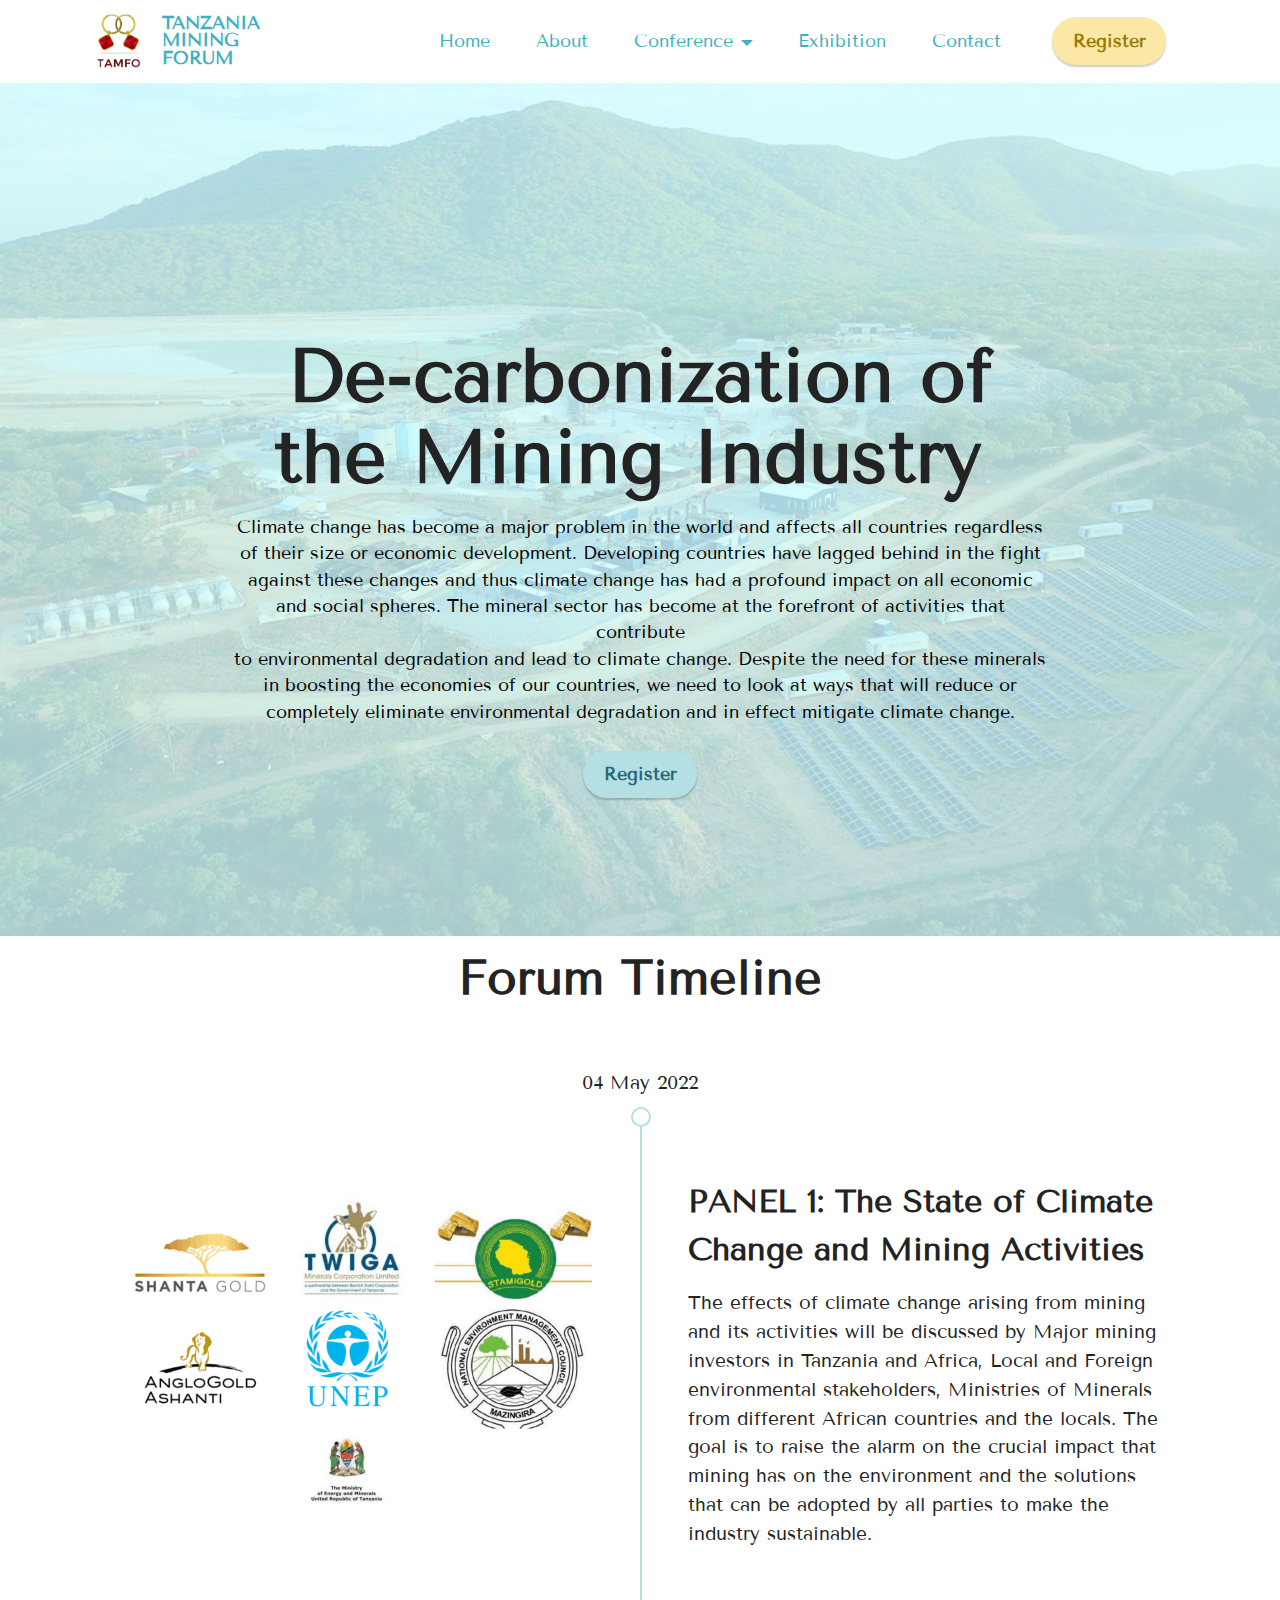
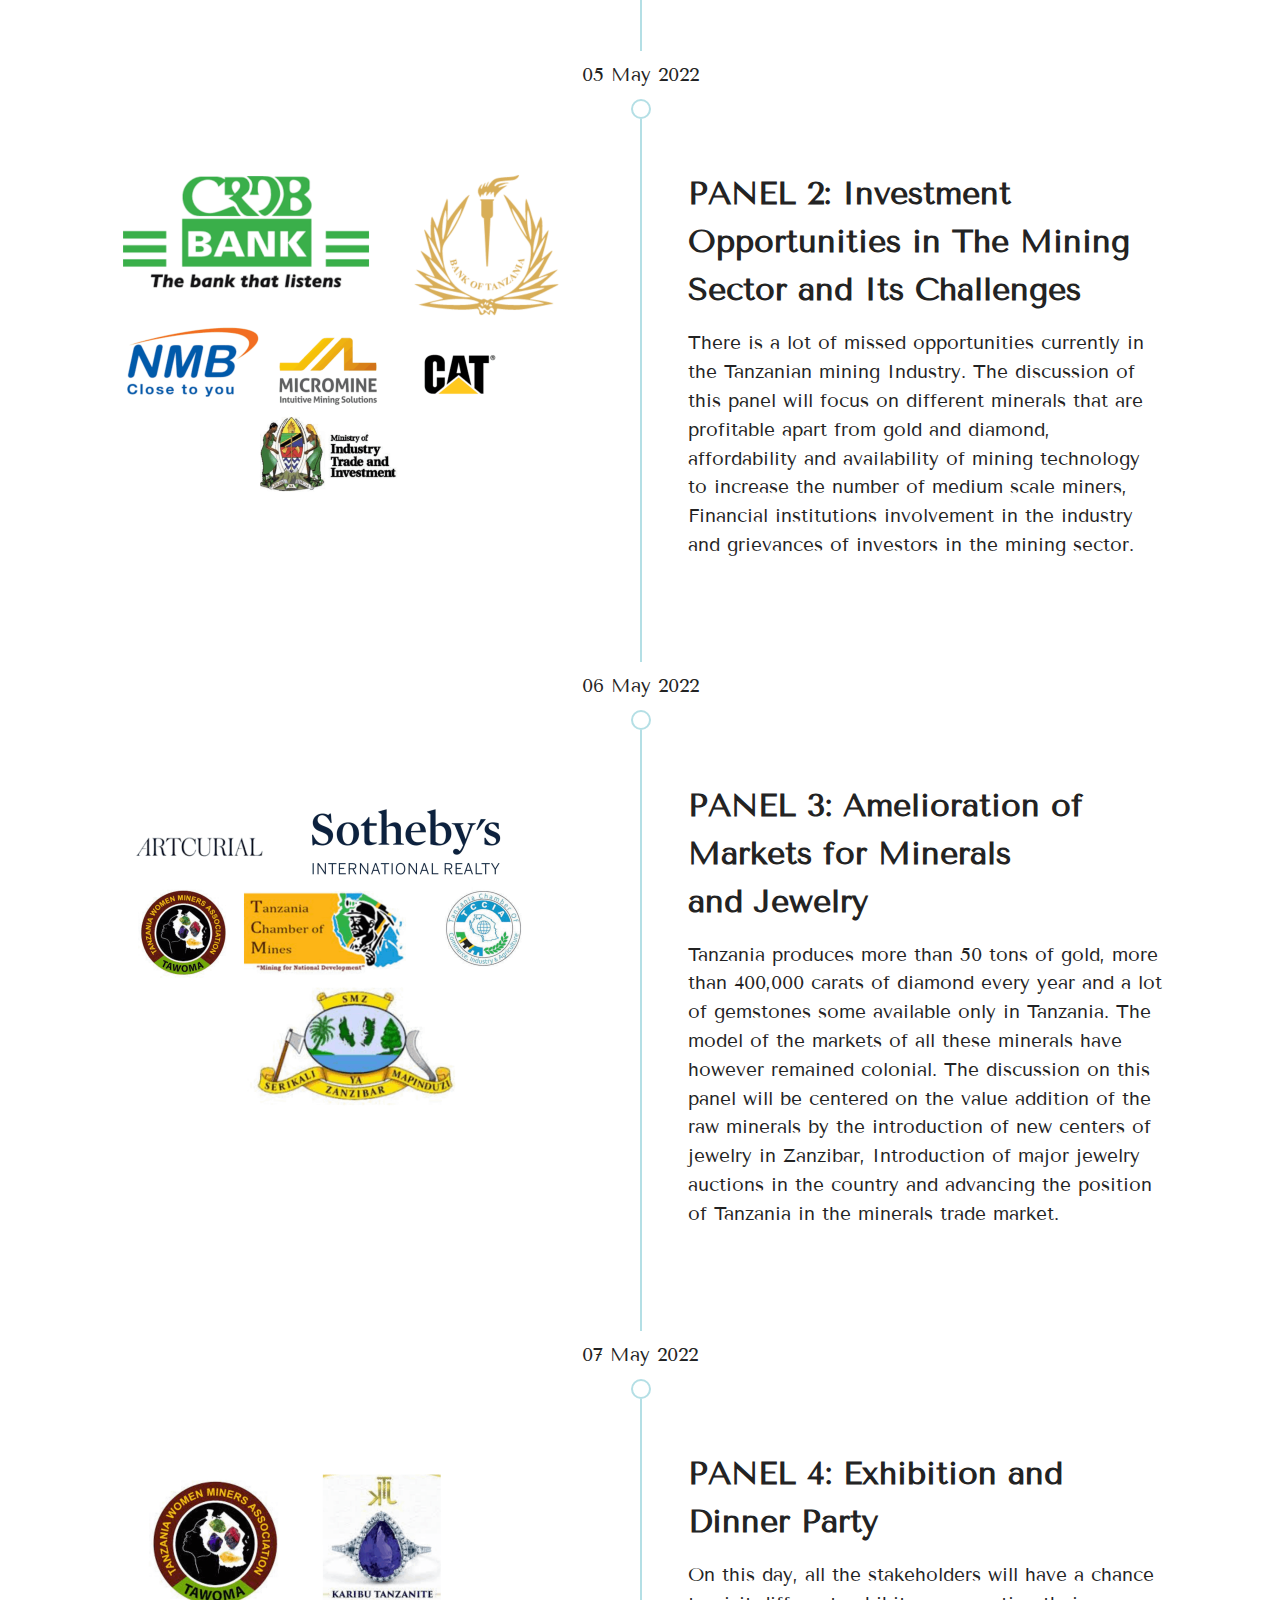
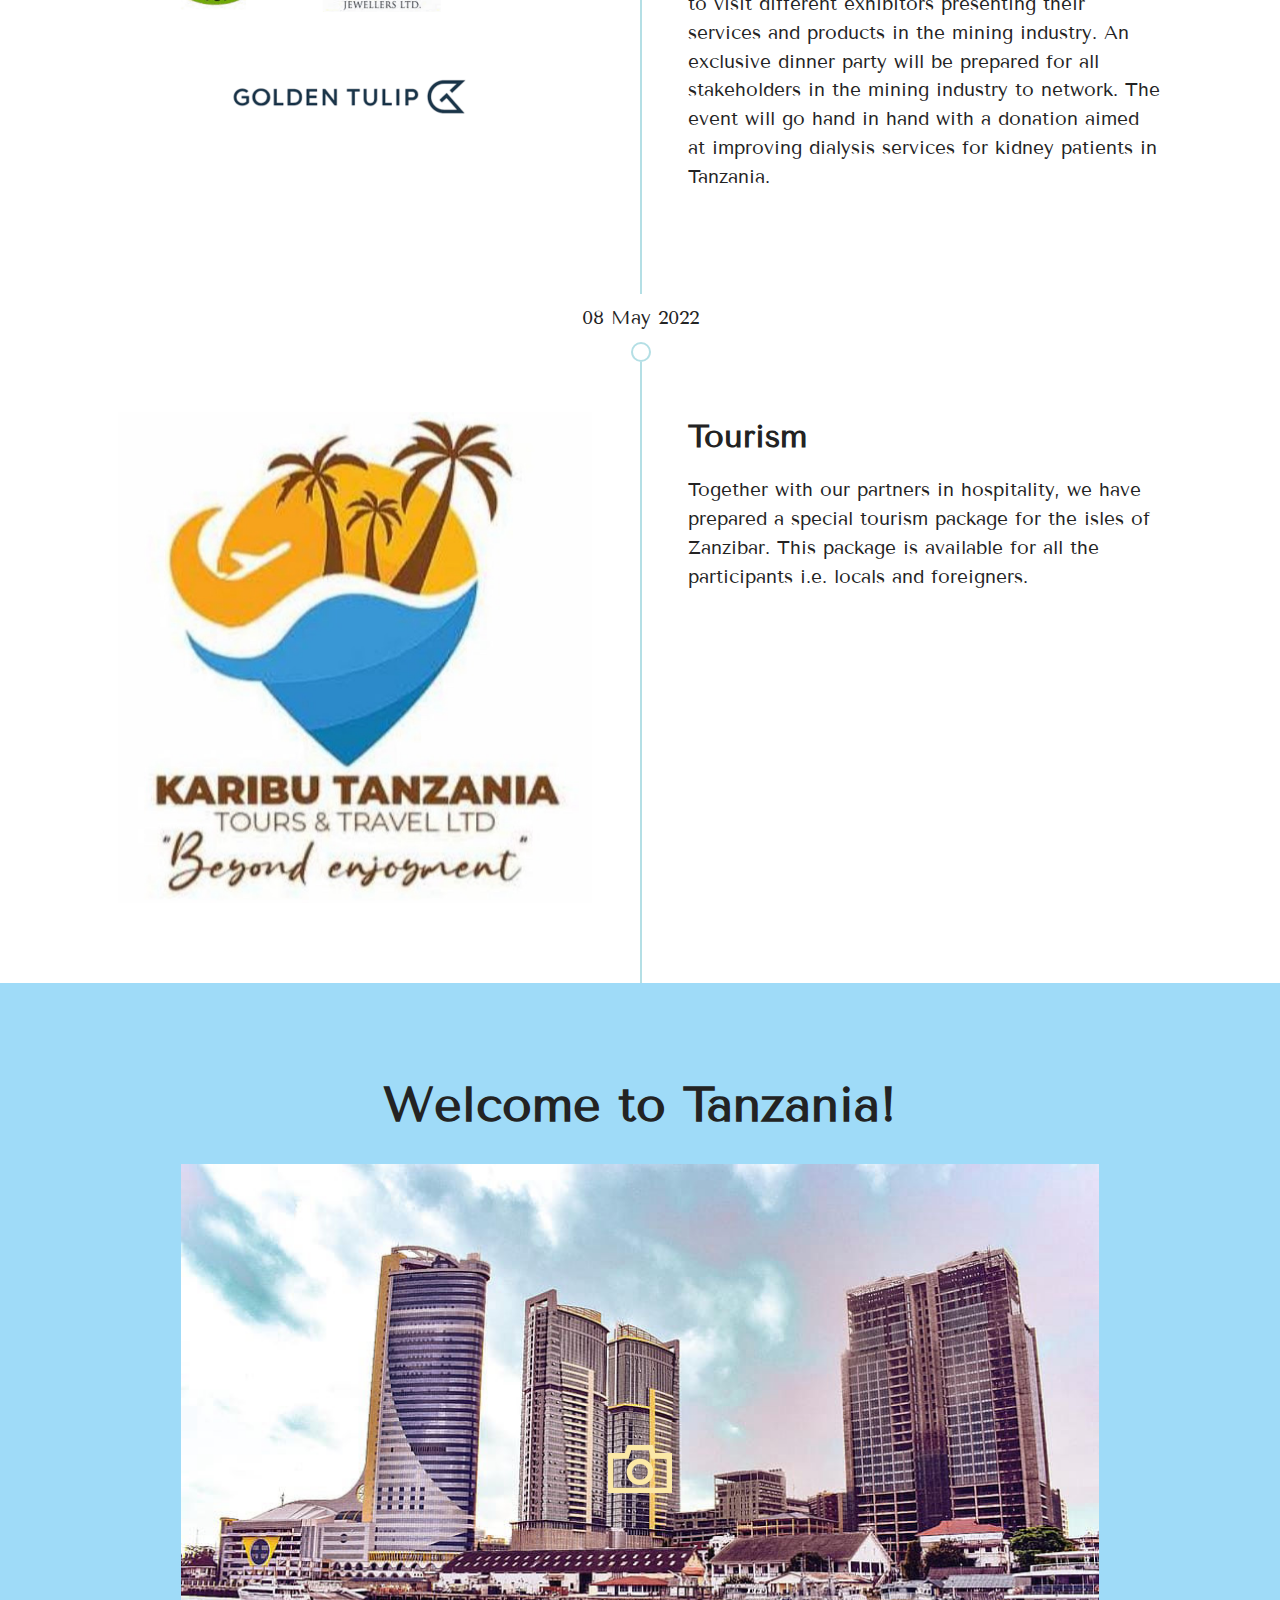
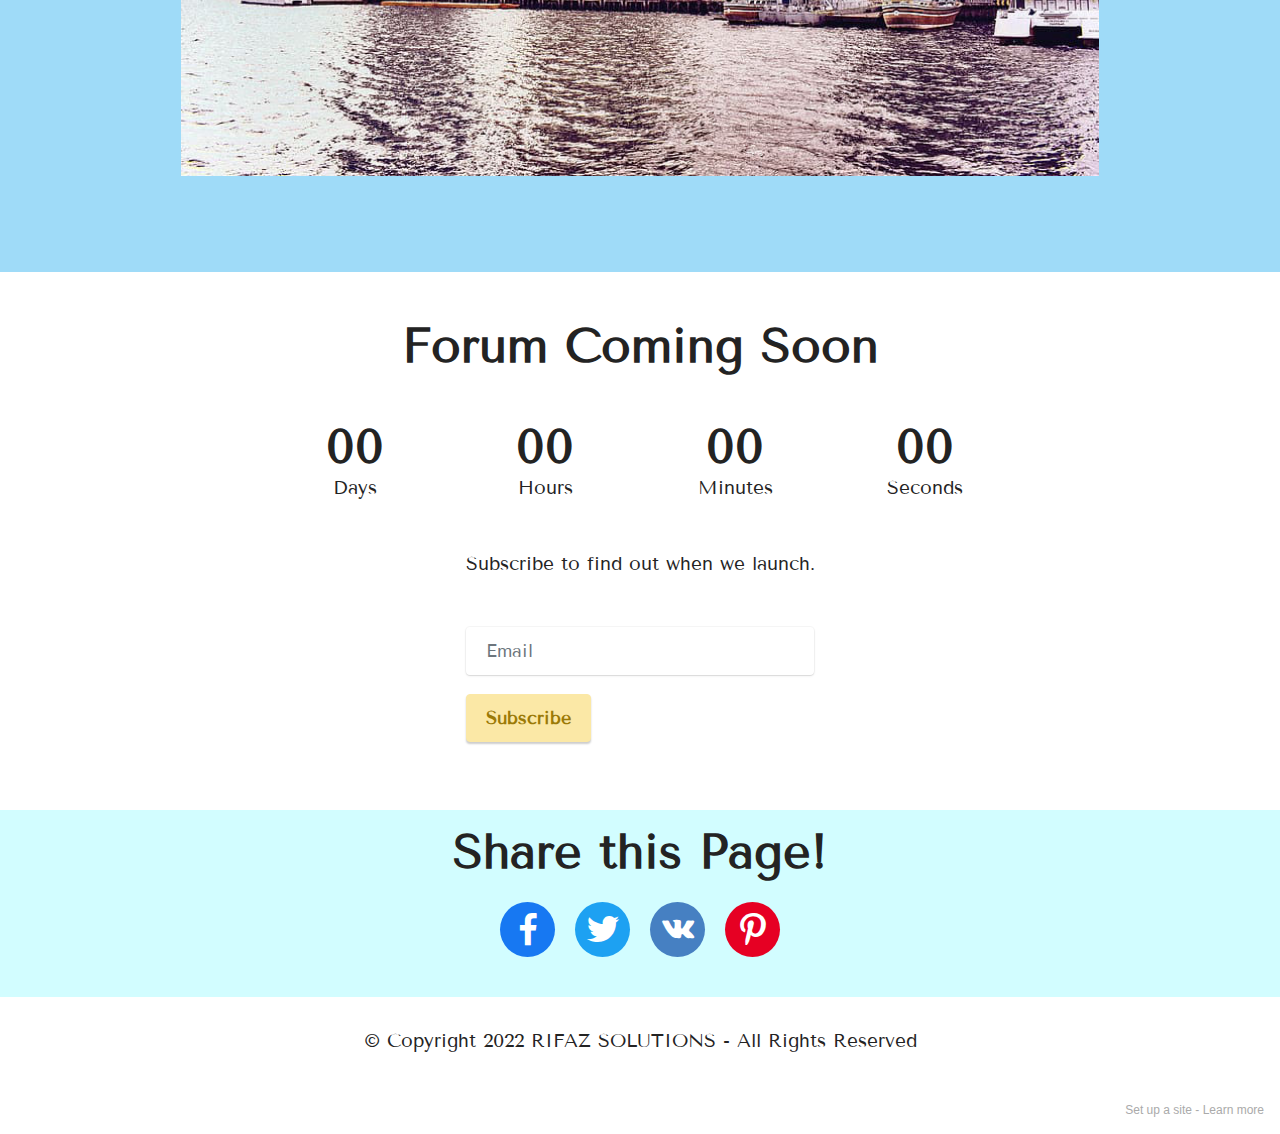
==== commit 8a4a9d81: "create github pages" ====
--- a/index.html
+++ b/index.html
@@ -268,7 +268,7 @@
         </div>
         <div class="row">
             <div class="col-lg-4 mx-auto mbr-form" data-form-type="formoid">
-                <form action="https://mobirise.eu/" method="POST" class="mbr-form form-with-styler" data-form-title="Form Name"><input type="hidden" name="email" data-form-email="true" value="78mlQaAsJTPg6m6xW8wC0RoYpn3n1vMwHQiUUx3pU0P50h20GIu1TDSK5HWahlnL+8XT954a1gvhpVr8dM2CPk6sA+pbEiFYLZ+lE9sqUO1OIYrmOIWRiQ8/uHJuGkSV">
+                <form action="https://mobirise.eu/" method="POST" class="mbr-form form-with-styler" data-form-title="Form Name"><input type="hidden" name="email" data-form-email="true" value="j9dwJ51JJsDN0nmlR5jPGAqm5hPudYZM2rmzhI5X7rS3BW9NpIj81u6/EnM1fcpN4UtvCrOnAd75MknfuyT99TUndNgYc7VUSj2ZW1Hr1UIl9bVhzIT/7kmFZiQo5QAW">
                     <div class="row">
                         <div hidden="hidden" data-form-alert="" class="alert alert-success col-12">Thanks for subscribing!</div>
                         <div hidden="hidden" data-form-alert-danger="" class="alert alert-danger col-12">Oops...! some problem!</div>
@@ -333,7 +333,7 @@
             </div>
         </div>
     </div>
-</section><section style="background-color: #fff; font-family: -apple-system, BlinkMacSystemFont, 'Segoe UI', 'Roboto', 'Helvetica Neue', Arial, sans-serif; color:#aaa; font-size:12px; padding: 0; align-items: center; display: flex;"><a href="https://mobirise.site/j" style="flex: 1 1; height: 3rem; padding-left: 1rem;"></a><p style="flex: 0 0 auto; margin:0; padding-right:1rem;">Mobirise site builder - <a href="https://mobirise.site/p" style="color:#aaa;">Check this</a></p></section><script src="assets/bootstrap/js/bootstrap.bundle.min.js"></script>  <script src="assets/smoothscroll/smooth-scroll.js"></script>  <script src="assets/ytplayer/index.js"></script>  <script src="assets/dropdown/js/navbar-dropdown.js"></script>  <script src="assets/playervimeo/vimeo_player.js"></script>  <script src="assets/countdown/countdown.js"></script>  <script src="assets/sociallikes/social-likes.js"></script>  <script src="assets/theme/js/script.js"></script>  <script src="assets/formoid/formoid.min.js"></script>  
+</section><section style="background-color: #fff; font-family: -apple-system, BlinkMacSystemFont, 'Segoe UI', 'Roboto', 'Helvetica Neue', Arial, sans-serif; color:#aaa; font-size:12px; padding: 0; align-items: center; display: flex;"><a href="https://mobirise.site/o" style="flex: 1 1; height: 3rem; padding-left: 1rem;"></a><p style="flex: 0 0 auto; margin:0; padding-right:1rem;">Set up a site - <a href="https://mobirise.site/v" style="color:#aaa;">Learn more</a></p></section><script src="assets/bootstrap/js/bootstrap.bundle.min.js"></script>  <script src="assets/smoothscroll/smooth-scroll.js"></script>  <script src="assets/ytplayer/index.js"></script>  <script src="assets/dropdown/js/navbar-dropdown.js"></script>  <script src="assets/playervimeo/vimeo_player.js"></script>  <script src="assets/countdown/countdown.js"></script>  <script src="assets/sociallikes/social-likes.js"></script>  <script src="assets/theme/js/script.js"></script>  <script src="assets/formoid/formoid.min.js"></script>  
   
   
 </body>
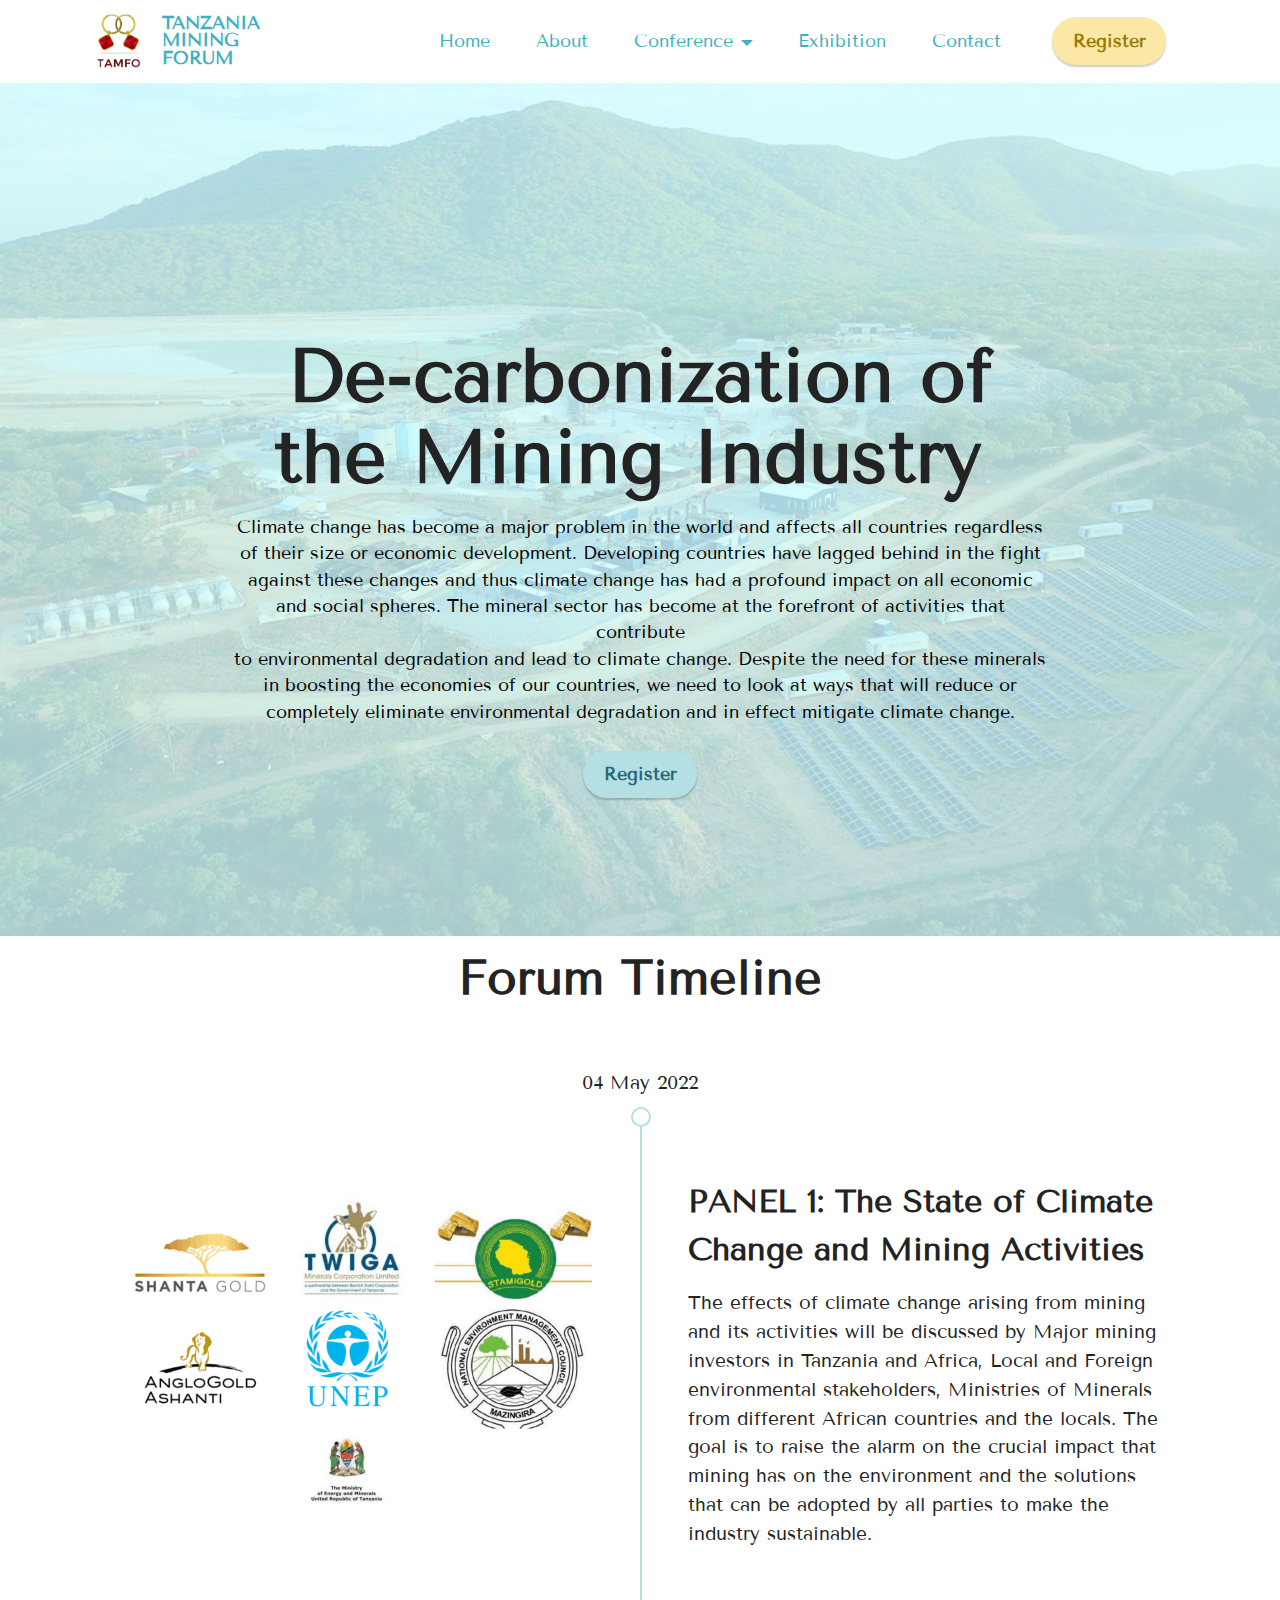
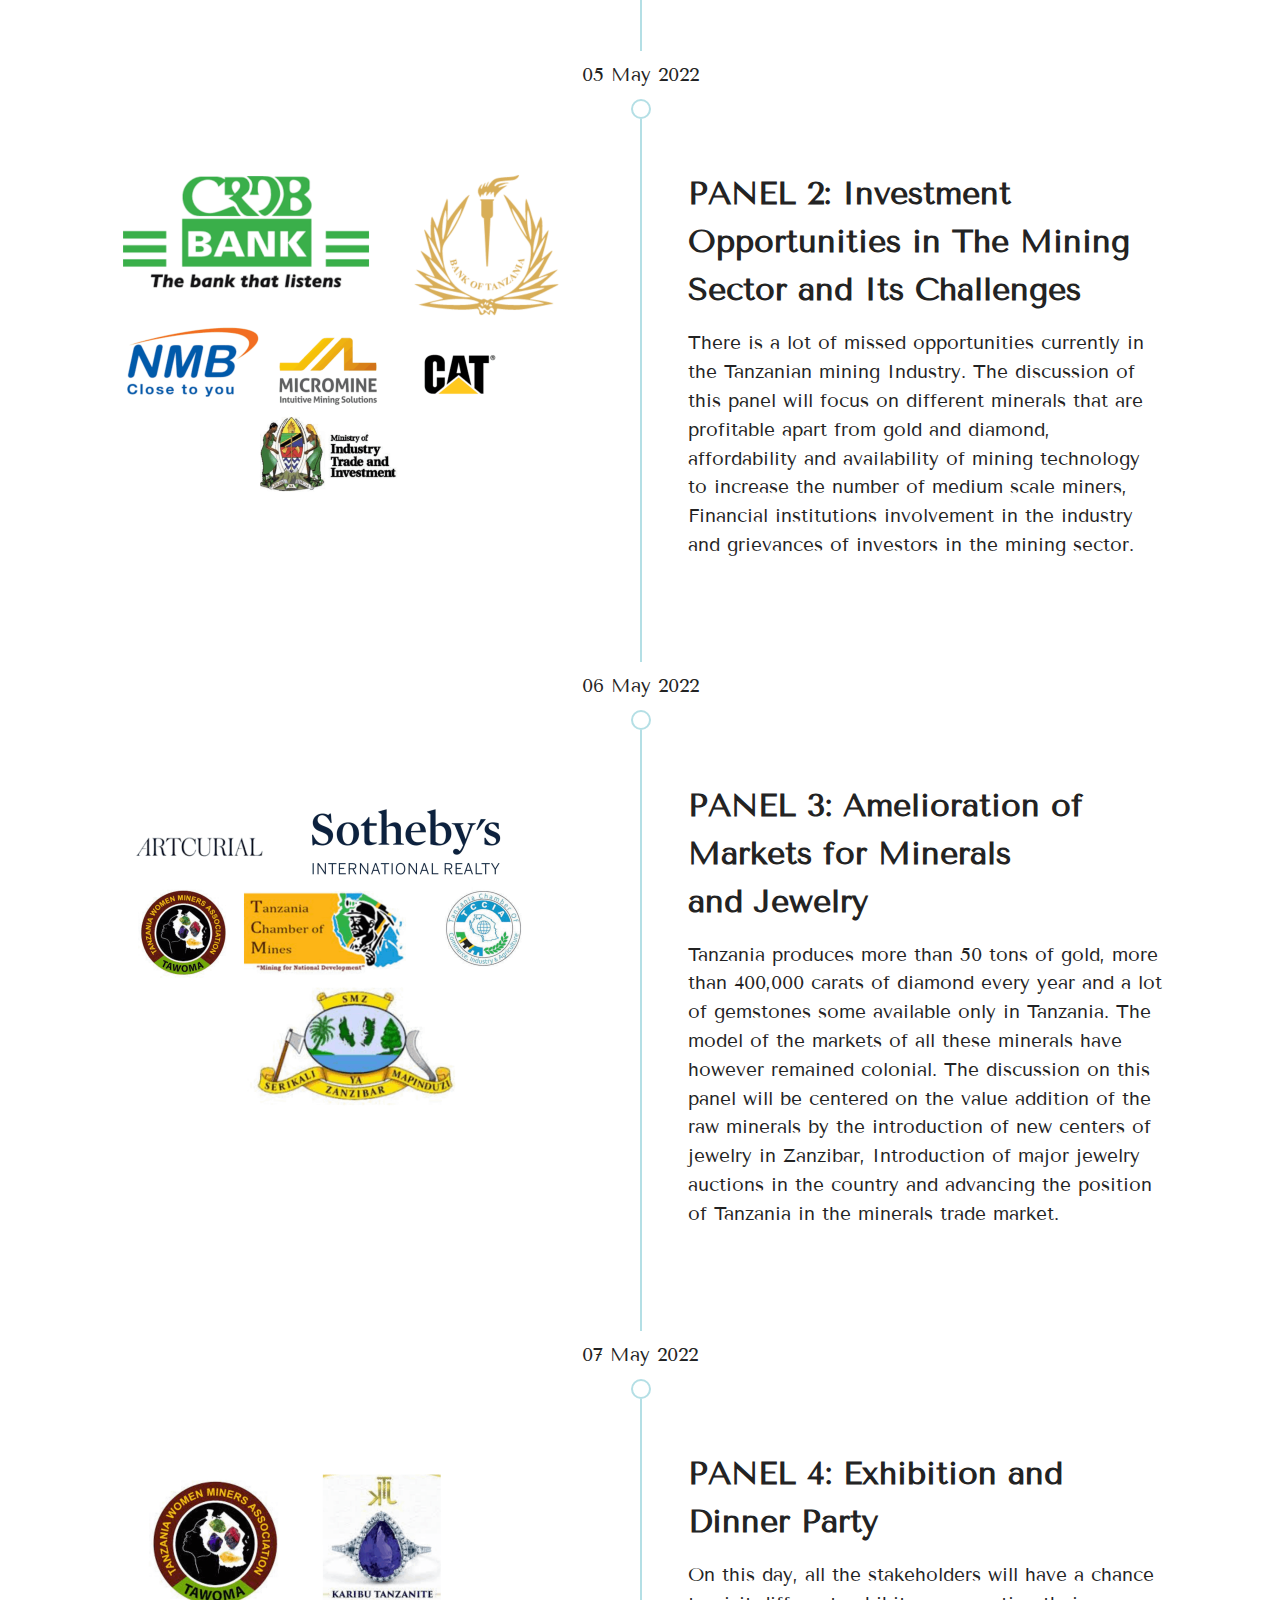
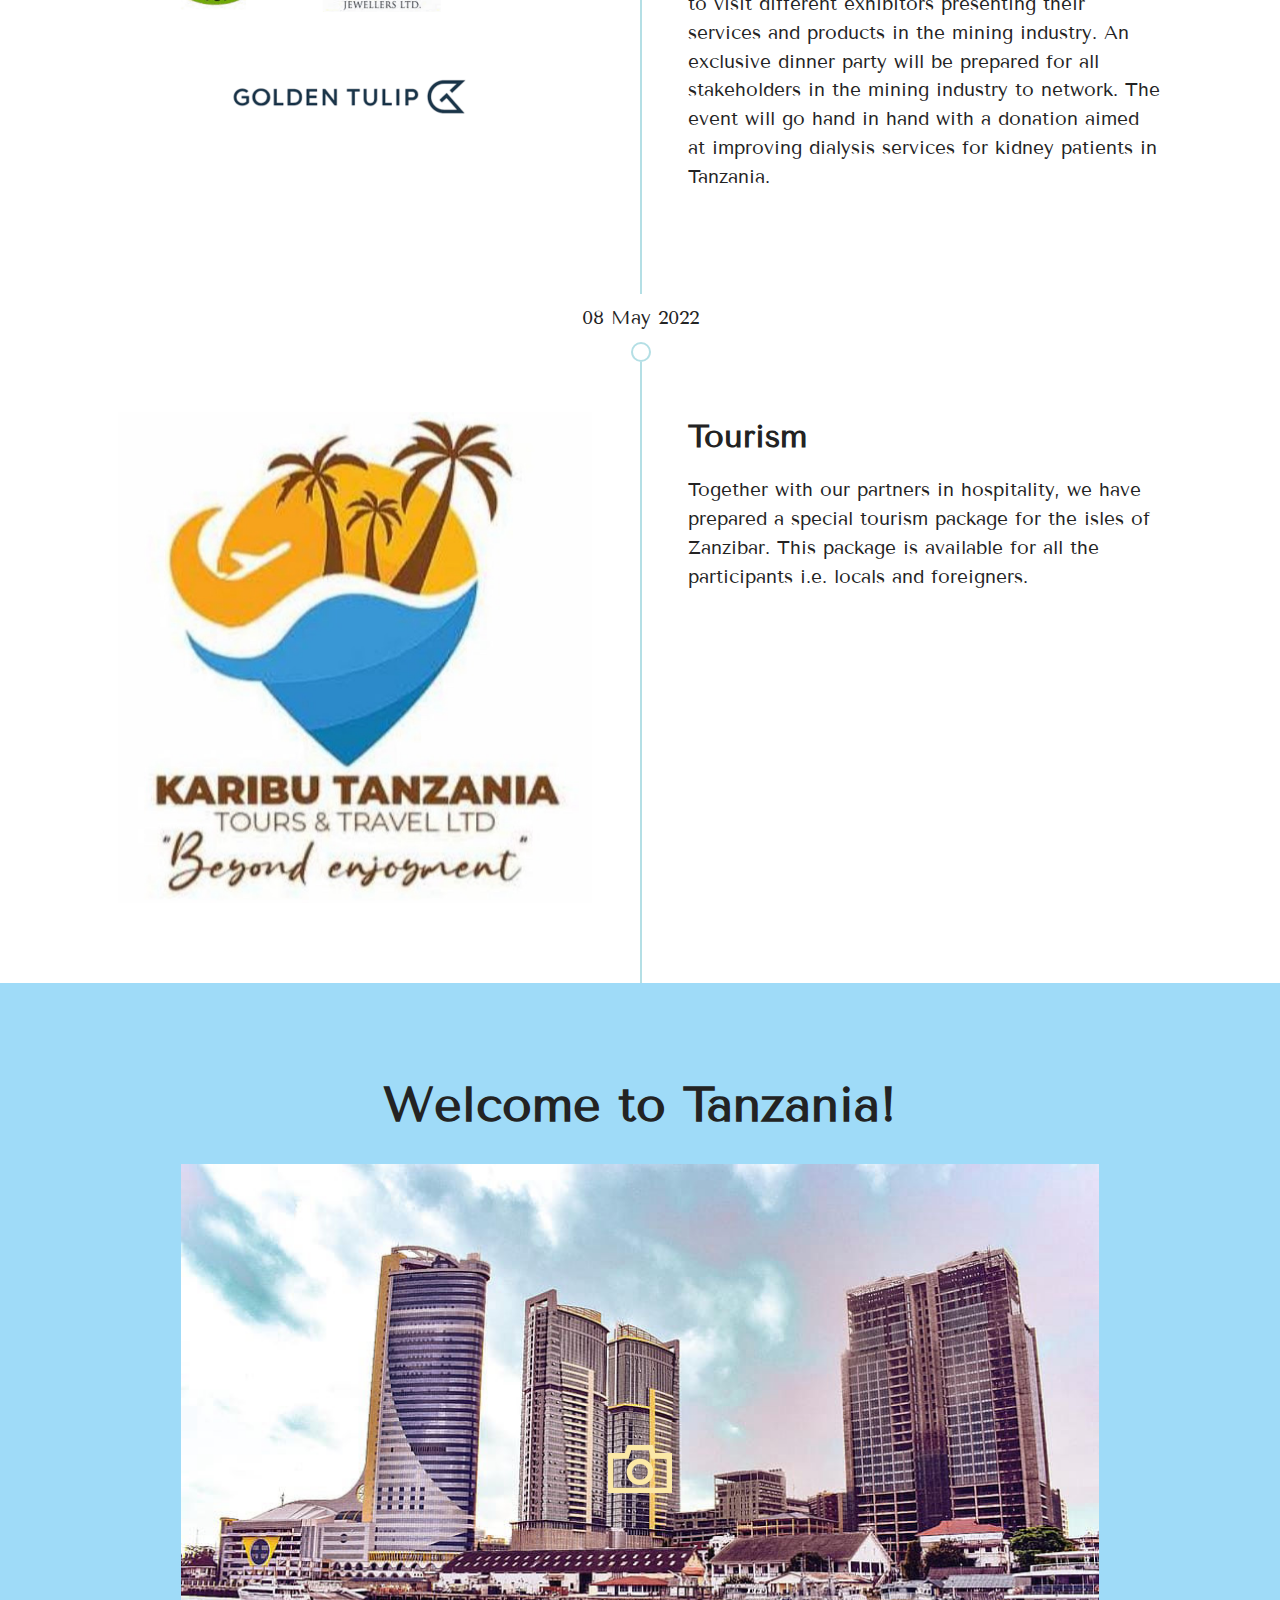
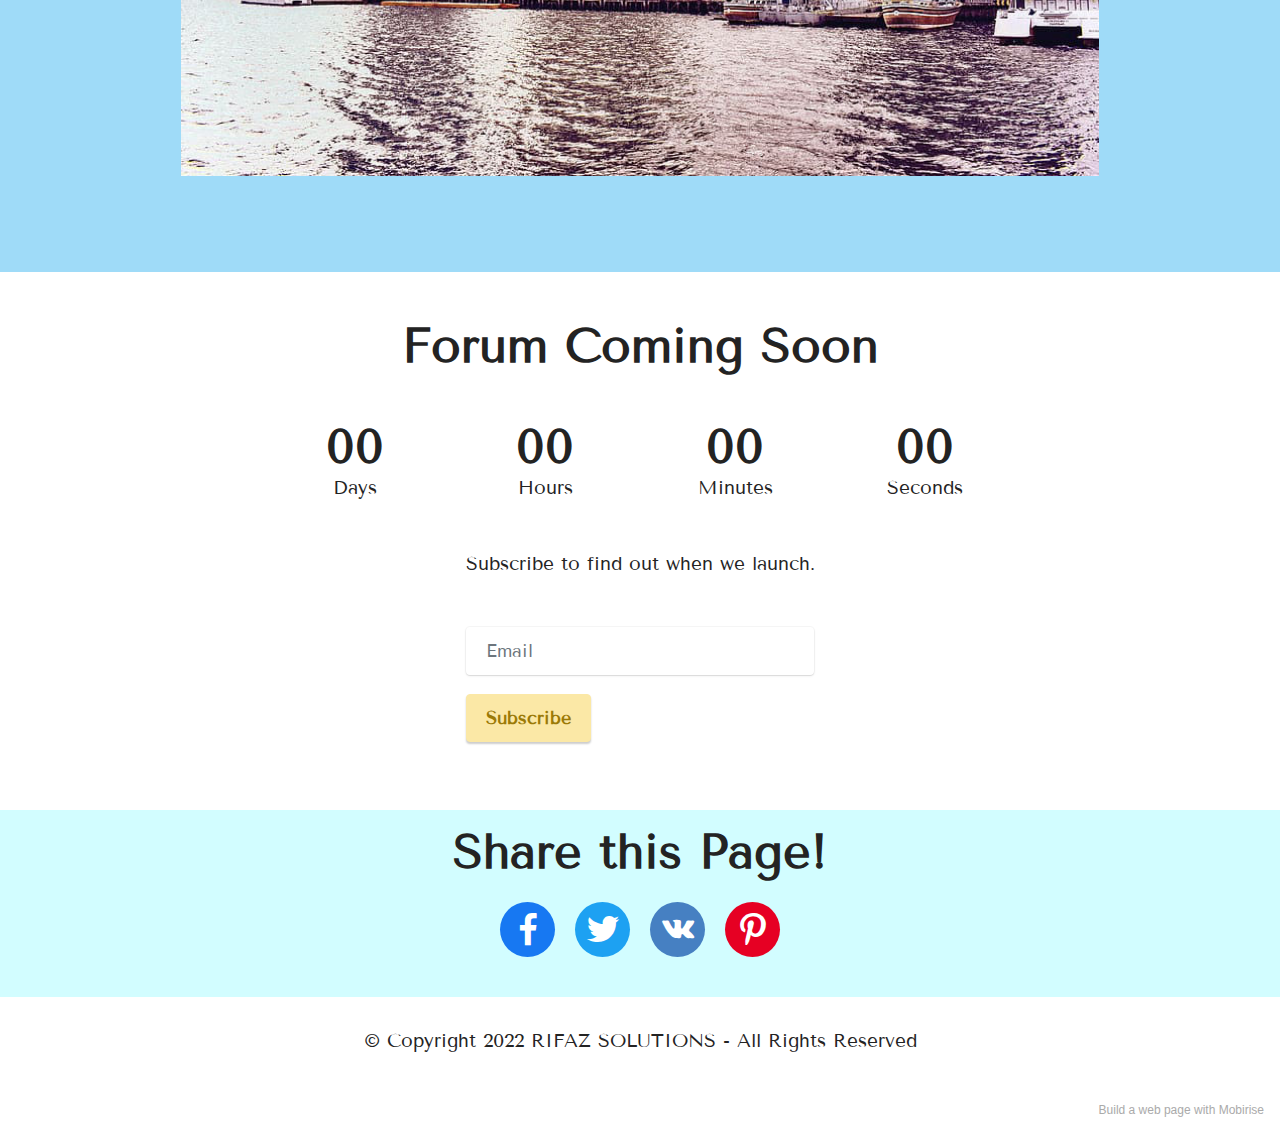
==== commit 8ceac256: "create github pages" ====
--- a/index.html
+++ b/index.html
@@ -59,7 +59,7 @@
                 <ul class="navbar-nav nav-dropdown" data-app-modern-menu="true"><li class="nav-item"><a class="nav-link link text-success display-4" href="index.html#top">Home</a></li>
                     <li class="nav-item"><a class="nav-link link text-success display-4" href="about.html#top">About</a>
                     </li><li class="nav-item dropdown"><a class="nav-link link dropdown-toggle text-success display-4" href="index.html#timeline3-4" data-toggle="dropdown-submenu" data-bs-toggle="dropdown" data-bs-auto-close="outside" aria-expanded="false">Conference</a><div class="dropdown-menu" aria-labelledby="dropdown-undefined"><a class="dropdown-item text-success display-4" href="index.html#timeline3-4"><span class="mobi-mbri mobi-mbri-timer mbr-iconfont mbr-iconfont-btn"></span>Timeline</a><a class="text-success dropdown-item display-4" href="index.html#timeline3-4"><span class="mobi-mbri mobi-mbri-contact-form mbr-iconfont mbr-iconfont-btn"></span>Agenda</a><a class="dropdown-item text-success display-4" href="index.html#timeline3-4"><span class="mbri-users mbr-iconfont mbr-iconfont-btn"></span>Speakers</a></div></li>
-                    <li class="nav-item"><a class="nav-link link text-success text-primary display-4" href="index.html#top">Exhibition</a></li><li class="nav-item"><a class="nav-link link text-success text-primary display-4" href="page2.html#contacts2-l">Contact</a></li></ul>
+                    <li class="nav-item"><a class="nav-link link text-success text-primary display-4" href="index.html#top">Exhibition</a></li><li class="nav-item"><a class="nav-link link text-success text-primary display-4" href="contact.html#contacts2-l">Contact</a></li></ul>
                 
                 <div class="navbar-buttons mbr-section-btn"><a class="btn btn-primary display-4" href="index.html#top">Register</a></div>
             </div>
@@ -268,7 +268,7 @@
         </div>
         <div class="row">
             <div class="col-lg-4 mx-auto mbr-form" data-form-type="formoid">
-                <form action="https://mobirise.eu/" method="POST" class="mbr-form form-with-styler" data-form-title="Form Name"><input type="hidden" name="email" data-form-email="true" value="j9dwJ51JJsDN0nmlR5jPGAqm5hPudYZM2rmzhI5X7rS3BW9NpIj81u6/EnM1fcpN4UtvCrOnAd75MknfuyT99TUndNgYc7VUSj2ZW1Hr1UIl9bVhzIT/7kmFZiQo5QAW">
+                <form action="https://mobirise.eu/" method="POST" class="mbr-form form-with-styler" data-form-title="Form Name"><input type="hidden" name="email" data-form-email="true" value="0qu+nebuN6HNngfZt72B8zKeCYQoZJ89eOlH7d1i2Pi0C47aaS5MzIyynqIm1+VBc/OuAO5Thjn/ZUfkPZF2rFL+3Q3Ru8Wd8eueY8cP70GUlW7e7c5LkE82vV+RHjeY">
                     <div class="row">
                         <div hidden="hidden" data-form-alert="" class="alert alert-success col-12">Thanks for subscribing!</div>
                         <div hidden="hidden" data-form-alert-danger="" class="alert alert-danger col-12">Oops...! some problem!</div>
@@ -333,7 +333,7 @@
             </div>
         </div>
     </div>
-</section><section style="background-color: #fff; font-family: -apple-system, BlinkMacSystemFont, 'Segoe UI', 'Roboto', 'Helvetica Neue', Arial, sans-serif; color:#aaa; font-size:12px; padding: 0; align-items: center; display: flex;"><a href="https://mobirise.site/o" style="flex: 1 1; height: 3rem; padding-left: 1rem;"></a><p style="flex: 0 0 auto; margin:0; padding-right:1rem;">Set up a site - <a href="https://mobirise.site/v" style="color:#aaa;">Learn more</a></p></section><script src="assets/bootstrap/js/bootstrap.bundle.min.js"></script>  <script src="assets/smoothscroll/smooth-scroll.js"></script>  <script src="assets/ytplayer/index.js"></script>  <script src="assets/dropdown/js/navbar-dropdown.js"></script>  <script src="assets/playervimeo/vimeo_player.js"></script>  <script src="assets/countdown/countdown.js"></script>  <script src="assets/sociallikes/social-likes.js"></script>  <script src="assets/theme/js/script.js"></script>  <script src="assets/formoid/formoid.min.js"></script>  
+</section><section style="background-color: #fff; font-family: -apple-system, BlinkMacSystemFont, 'Segoe UI', 'Roboto', 'Helvetica Neue', Arial, sans-serif; color:#aaa; font-size:12px; padding: 0; align-items: center; display: flex;"><a href="https://mobirise.site/m" style="flex: 1 1; height: 3rem; padding-left: 1rem;"></a><p style="flex: 0 0 auto; margin:0; padding-right:1rem;">Build a web page with <a href="https://mobirise.site/z" style="color:#aaa;">Mobirise</a></p></section><script src="assets/bootstrap/js/bootstrap.bundle.min.js"></script>  <script src="assets/smoothscroll/smooth-scroll.js"></script>  <script src="assets/ytplayer/index.js"></script>  <script src="assets/dropdown/js/navbar-dropdown.js"></script>  <script src="assets/playervimeo/vimeo_player.js"></script>  <script src="assets/countdown/countdown.js"></script>  <script src="assets/sociallikes/social-likes.js"></script>  <script src="assets/theme/js/script.js"></script>  <script src="assets/formoid/formoid.min.js"></script>  
   
   
 </body>
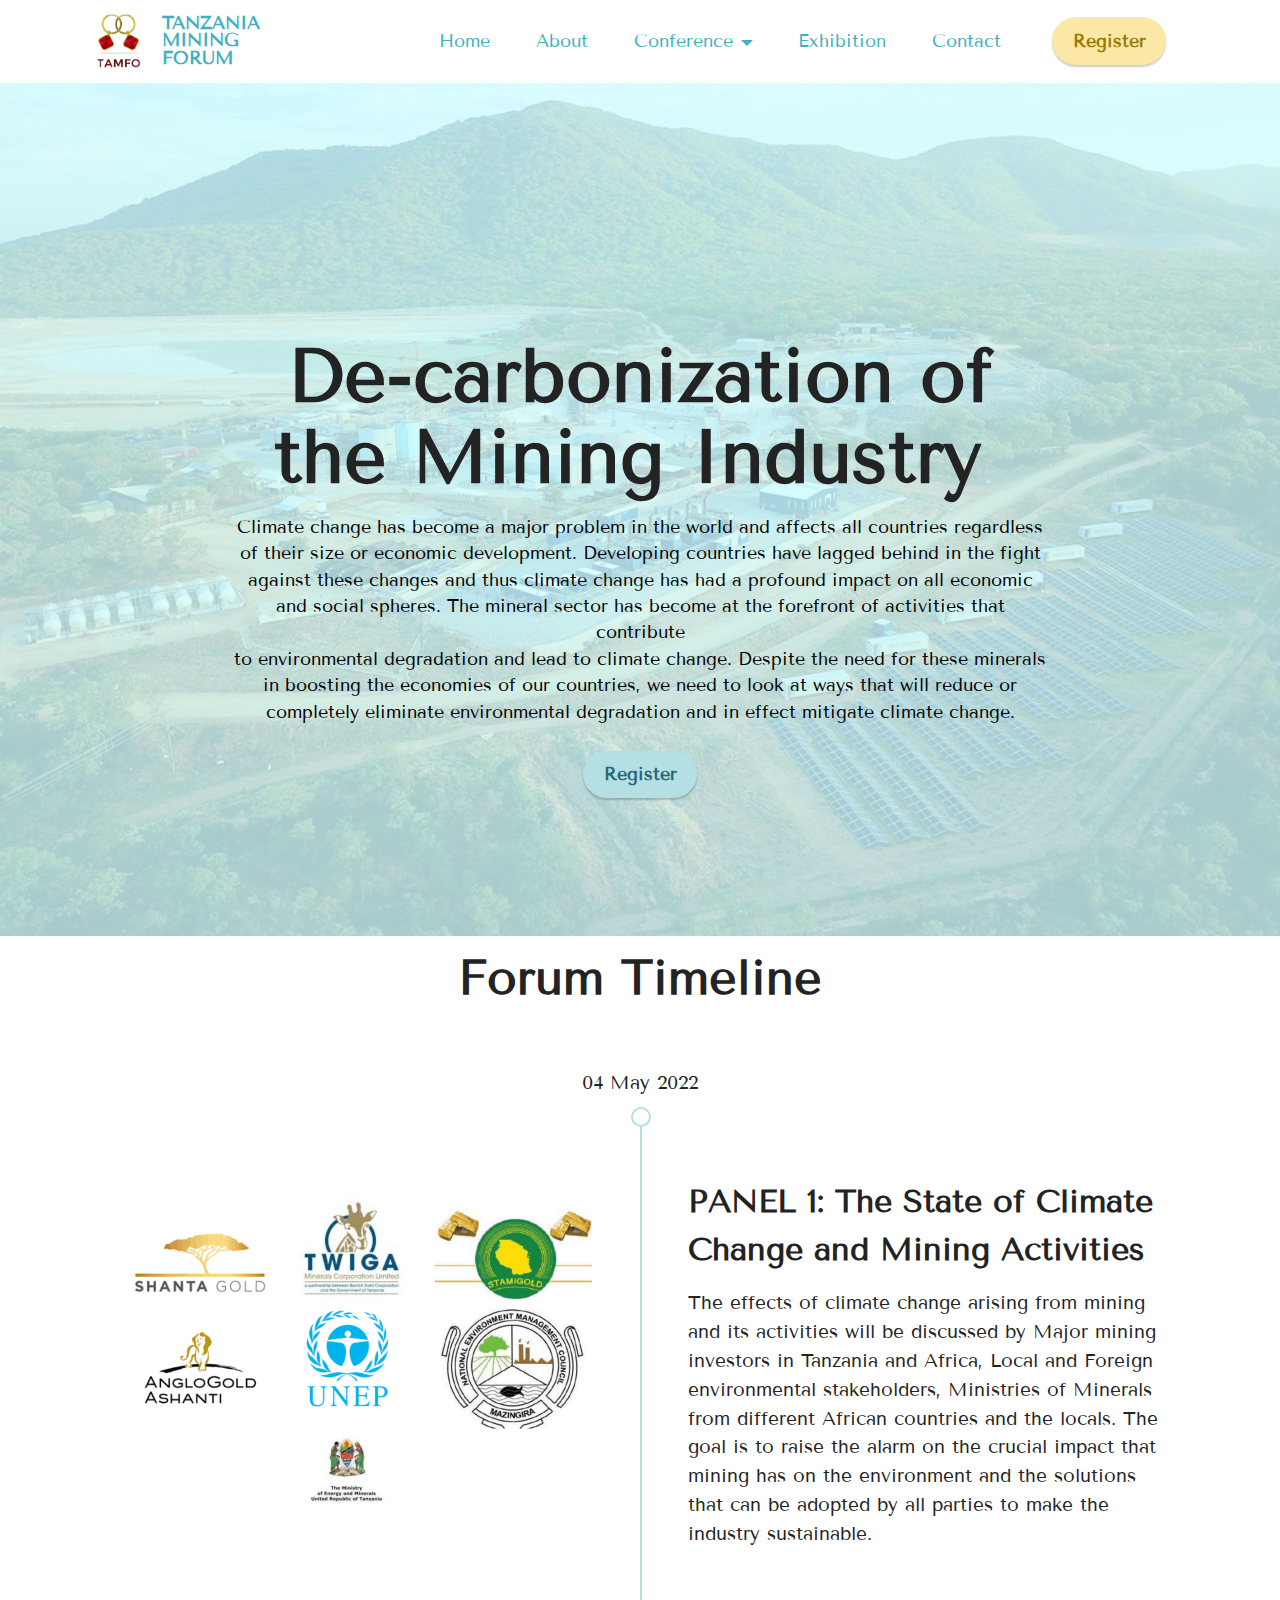
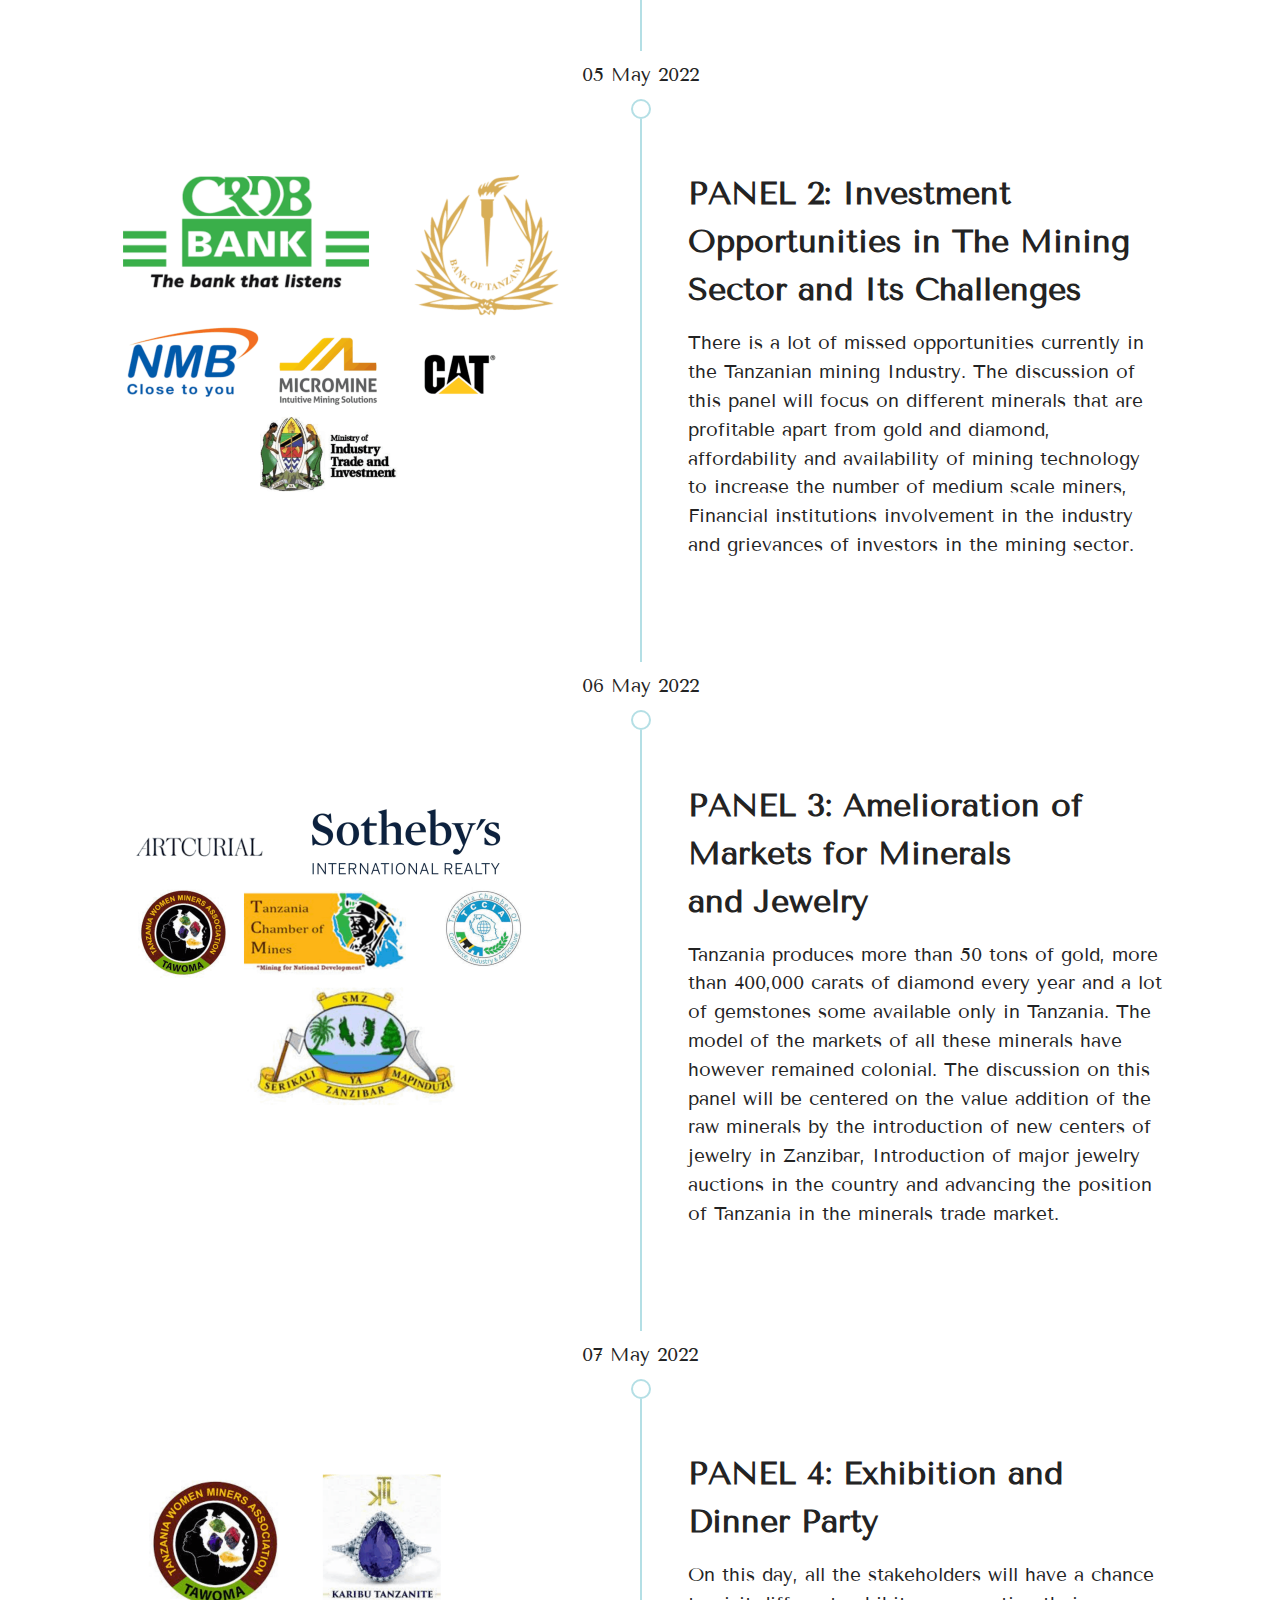
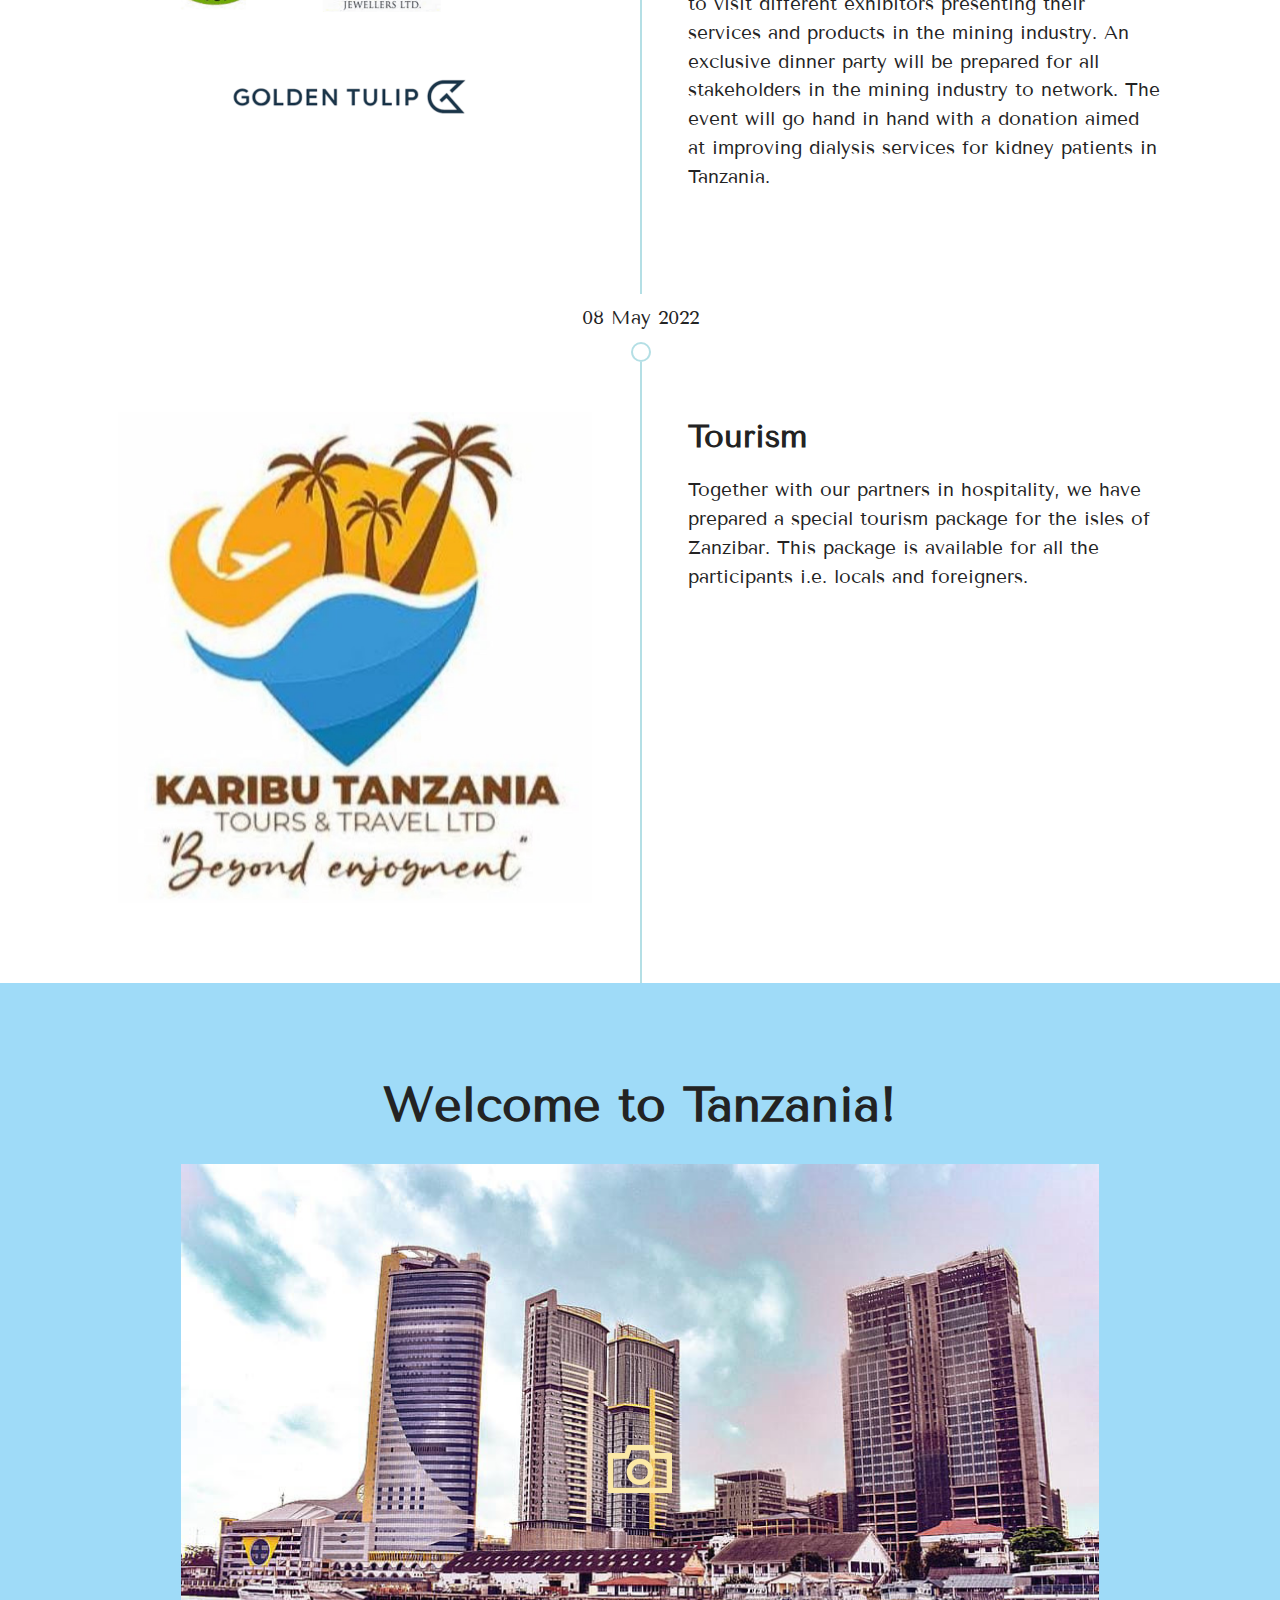
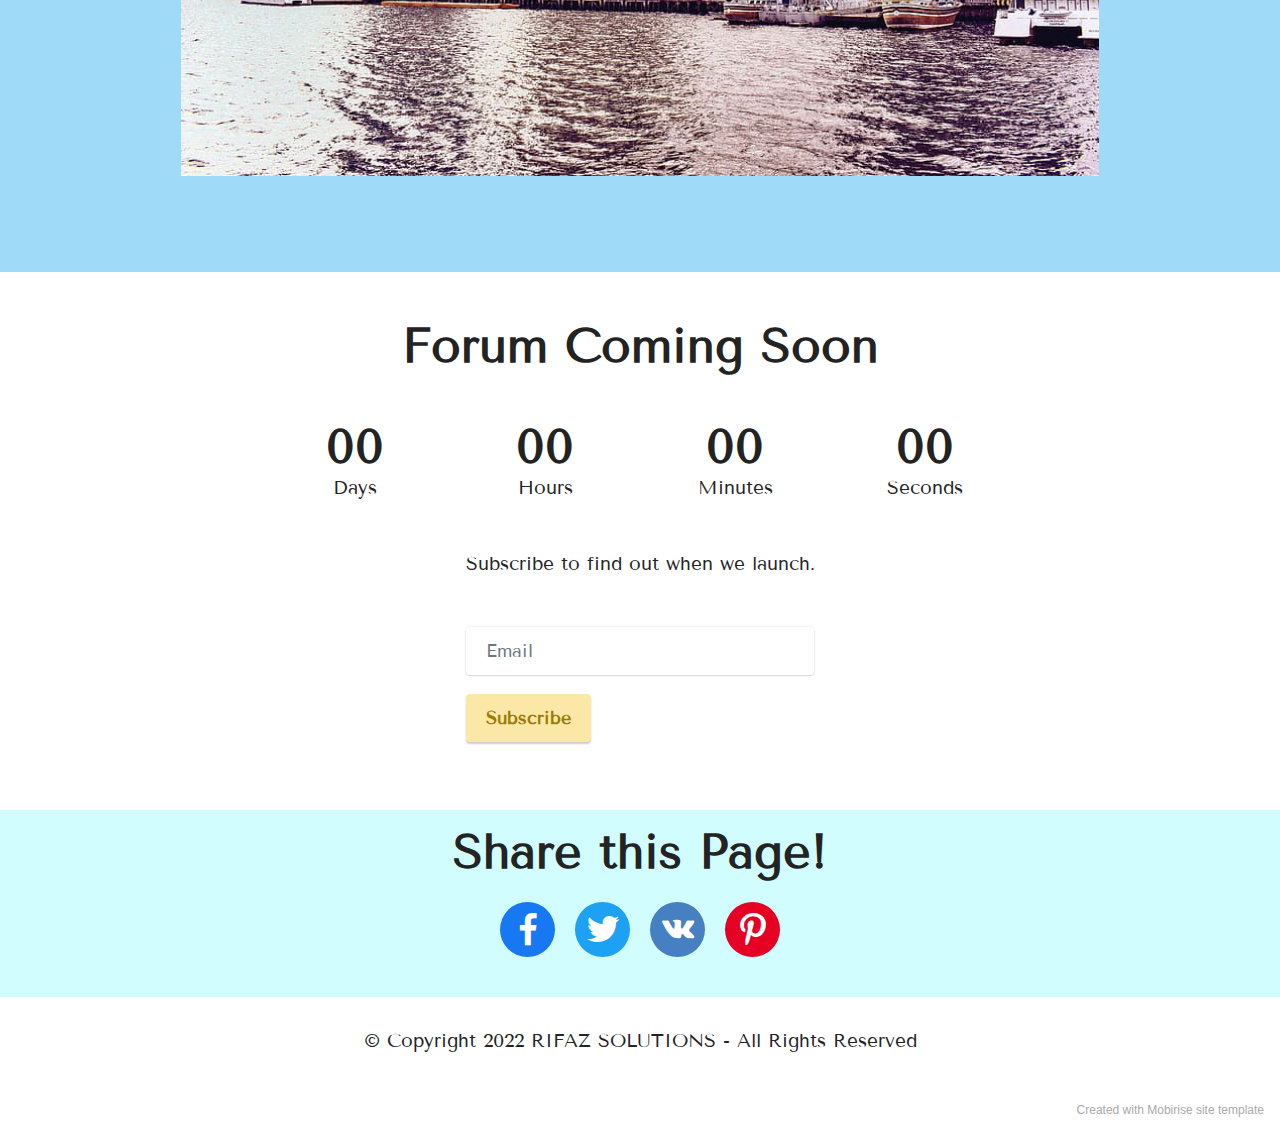
==== commit ea25b664: "create github pages" ====
--- a/index.html
+++ b/index.html
@@ -268,7 +268,7 @@
         </div>
         <div class="row">
             <div class="col-lg-4 mx-auto mbr-form" data-form-type="formoid">
-                <form action="https://mobirise.eu/" method="POST" class="mbr-form form-with-styler" data-form-title="Form Name"><input type="hidden" name="email" data-form-email="true" value="0qu+nebuN6HNngfZt72B8zKeCYQoZJ89eOlH7d1i2Pi0C47aaS5MzIyynqIm1+VBc/OuAO5Thjn/ZUfkPZF2rFL+3Q3Ru8Wd8eueY8cP70GUlW7e7c5LkE82vV+RHjeY">
+                <form action="https://mobirise.eu/" method="POST" class="mbr-form form-with-styler" data-form-title="Form Name"><input type="hidden" name="email" data-form-email="true" value="hGz1nhmWHw6Tq9hECGsYavnizY4AIDm+a4V1+RaP5gF7NyfuUuXsO8/zPv6YJwjT8hBqRaAFpf7fyH47G+pE33FL5IGm4z7Ne0L0EDixooc3bYMrIfvqqTpWAREn0KiA">
                     <div class="row">
                         <div hidden="hidden" data-form-alert="" class="alert alert-success col-12">Thanks for subscribing!</div>
                         <div hidden="hidden" data-form-alert-danger="" class="alert alert-danger col-12">Oops...! some problem!</div>
@@ -333,7 +333,7 @@
             </div>
         </div>
     </div>
-</section><section style="background-color: #fff; font-family: -apple-system, BlinkMacSystemFont, 'Segoe UI', 'Roboto', 'Helvetica Neue', Arial, sans-serif; color:#aaa; font-size:12px; padding: 0; align-items: center; display: flex;"><a href="https://mobirise.site/m" style="flex: 1 1; height: 3rem; padding-left: 1rem;"></a><p style="flex: 0 0 auto; margin:0; padding-right:1rem;">Build a web page with <a href="https://mobirise.site/z" style="color:#aaa;">Mobirise</a></p></section><script src="assets/bootstrap/js/bootstrap.bundle.min.js"></script>  <script src="assets/smoothscroll/smooth-scroll.js"></script>  <script src="assets/ytplayer/index.js"></script>  <script src="assets/dropdown/js/navbar-dropdown.js"></script>  <script src="assets/playervimeo/vimeo_player.js"></script>  <script src="assets/countdown/countdown.js"></script>  <script src="assets/sociallikes/social-likes.js"></script>  <script src="assets/theme/js/script.js"></script>  <script src="assets/formoid/formoid.min.js"></script>  
+</section><section style="background-color: #fff; font-family: -apple-system, BlinkMacSystemFont, 'Segoe UI', 'Roboto', 'Helvetica Neue', Arial, sans-serif; color:#aaa; font-size:12px; padding: 0; align-items: center; display: flex;"><a href="https://mobirise.site/v" style="flex: 1 1; height: 3rem; padding-left: 1rem;"></a><p style="flex: 0 0 auto; margin:0; padding-right:1rem;">Created with Mobirise <a href="https://mobirise.site/u" style="color:#aaa;">site</a> template</p></section><script src="assets/bootstrap/js/bootstrap.bundle.min.js"></script>  <script src="assets/smoothscroll/smooth-scroll.js"></script>  <script src="assets/ytplayer/index.js"></script>  <script src="assets/dropdown/js/navbar-dropdown.js"></script>  <script src="assets/playervimeo/vimeo_player.js"></script>  <script src="assets/countdown/countdown.js"></script>  <script src="assets/sociallikes/social-likes.js"></script>  <script src="assets/theme/js/script.js"></script>  <script src="assets/formoid/formoid.min.js"></script>  
   
   
 </body>
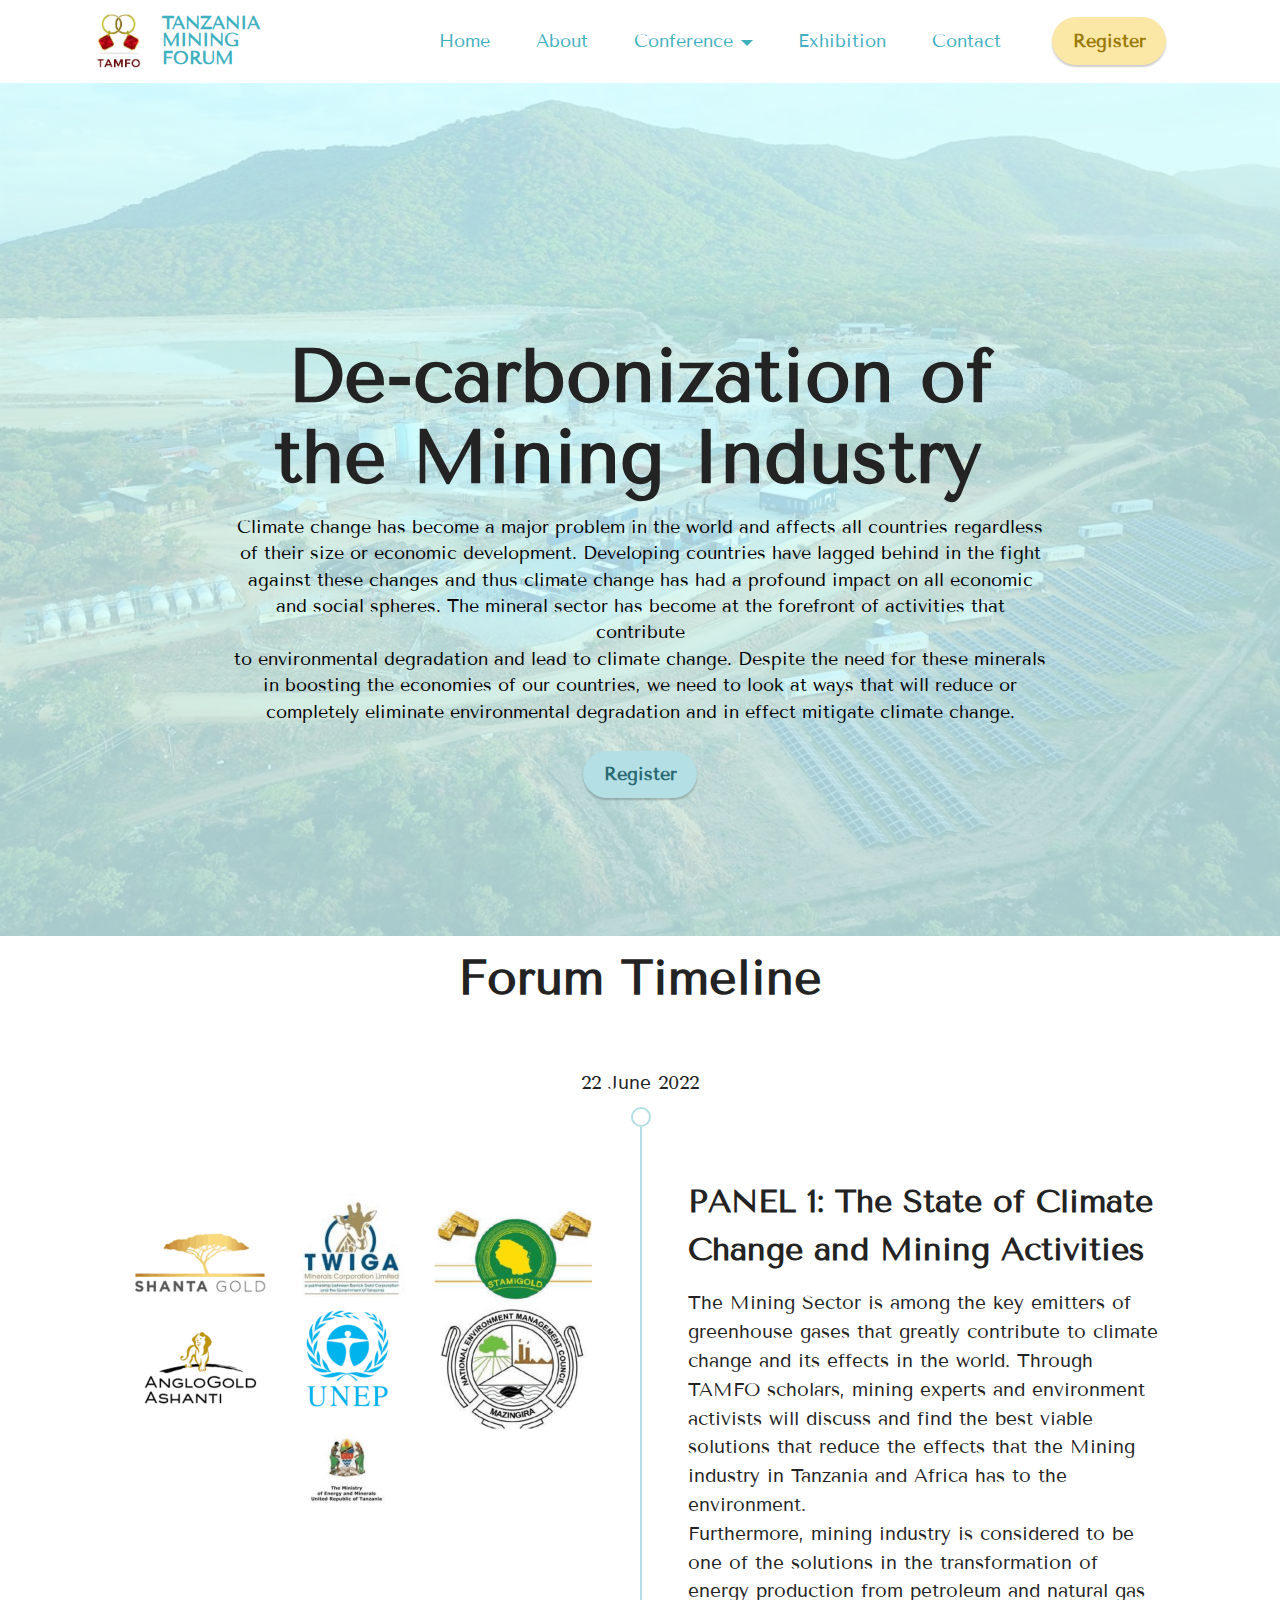
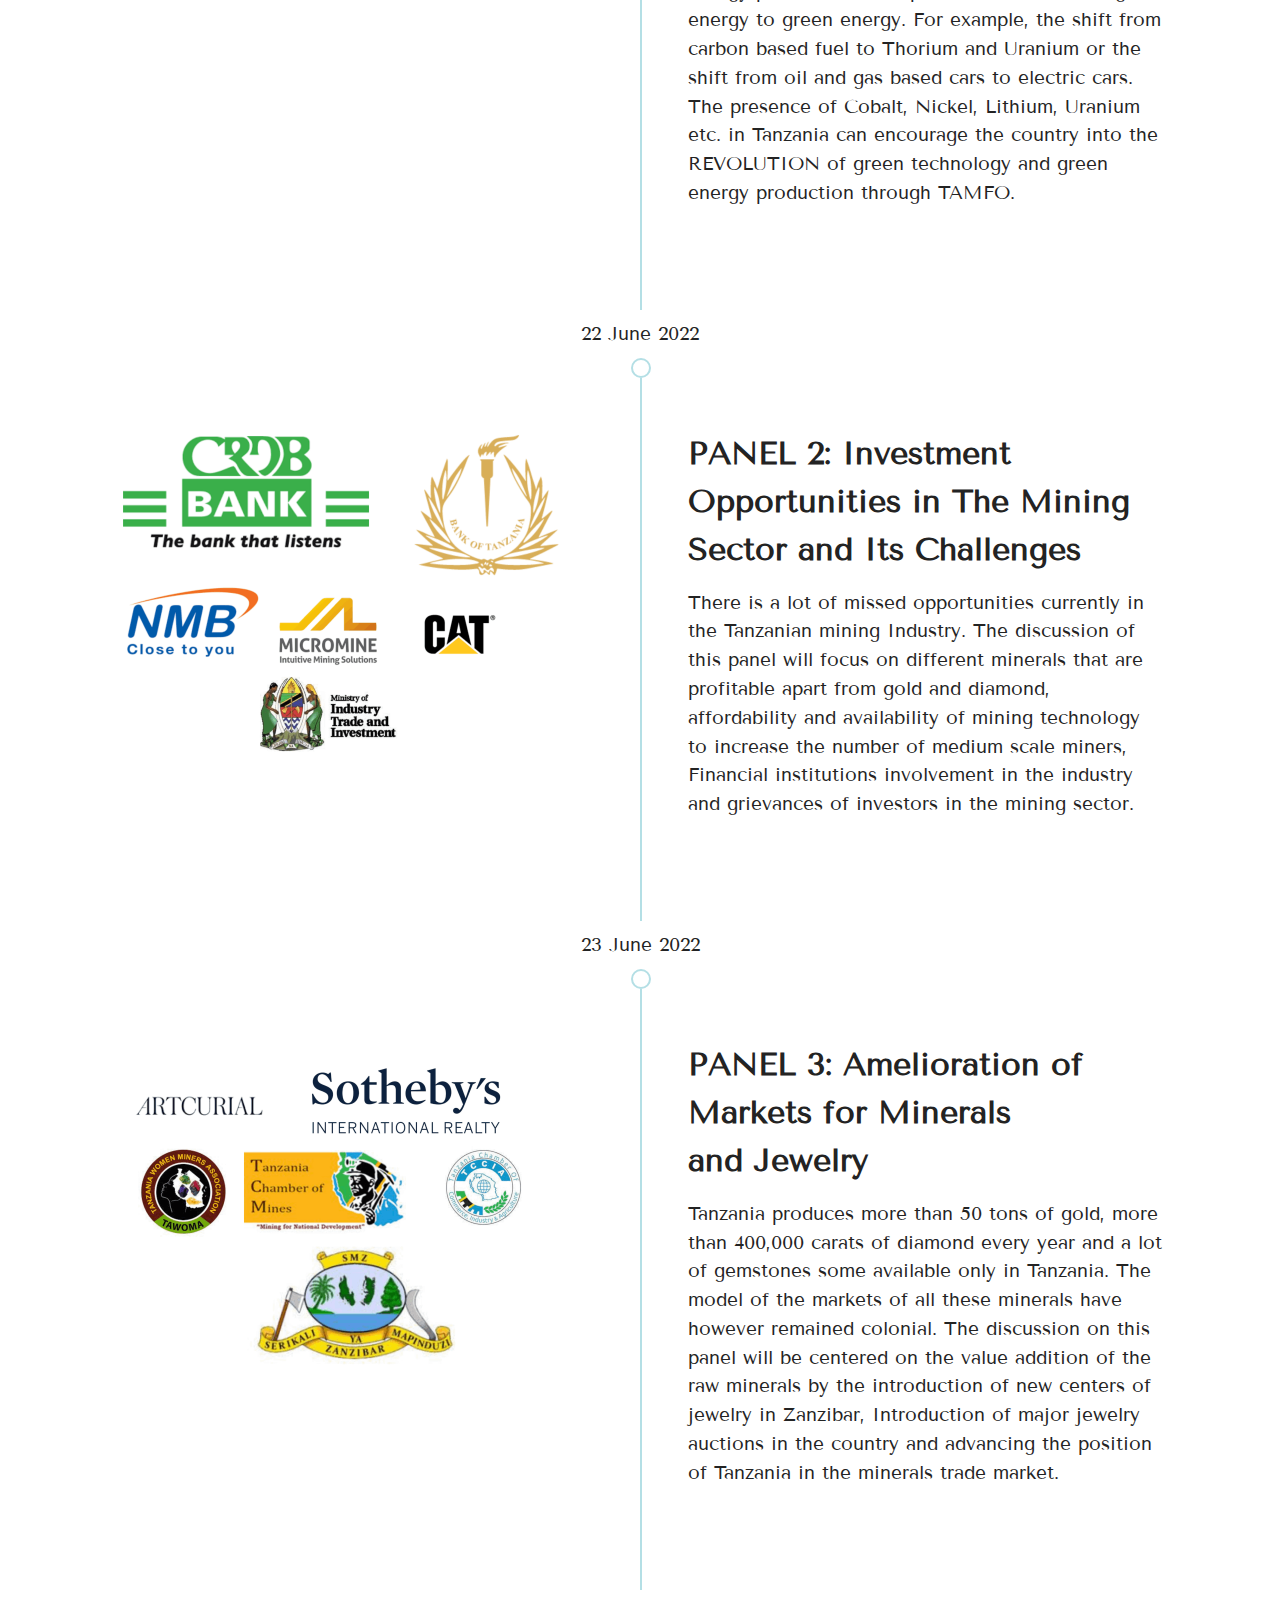
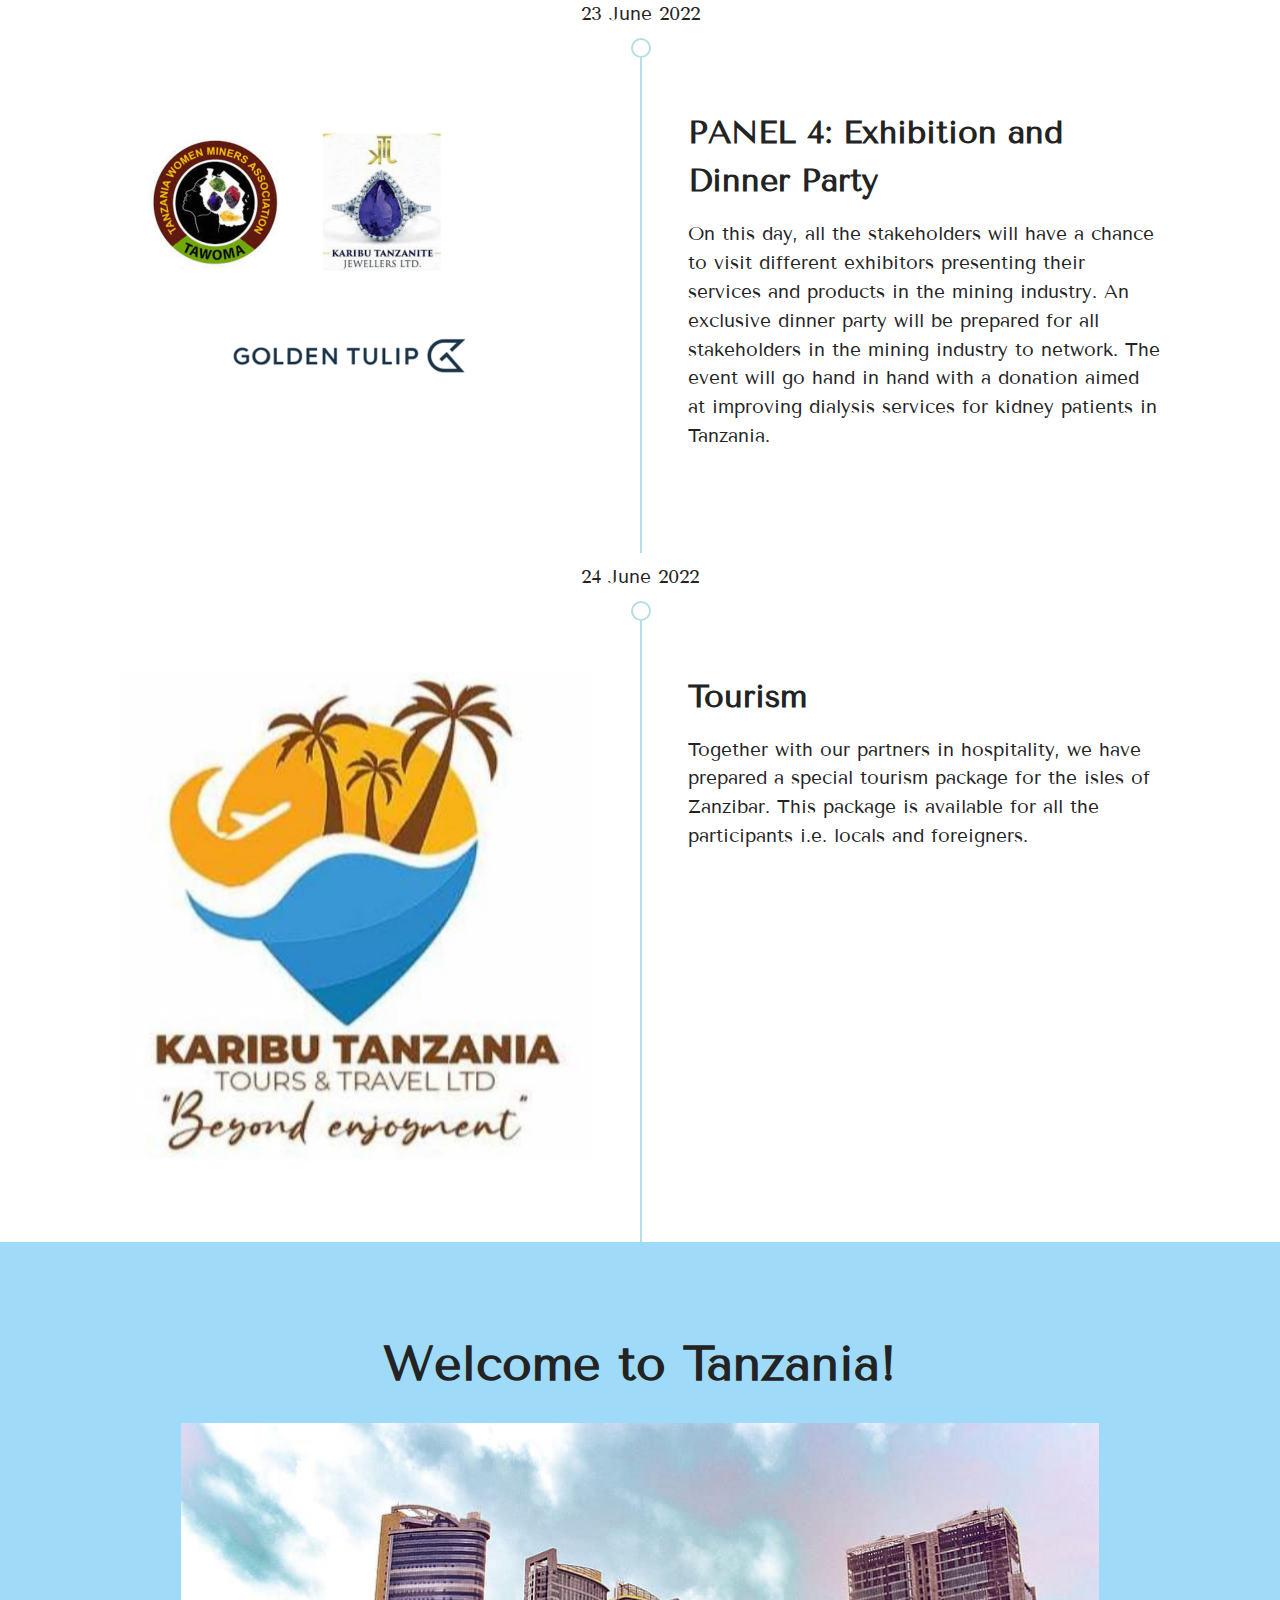
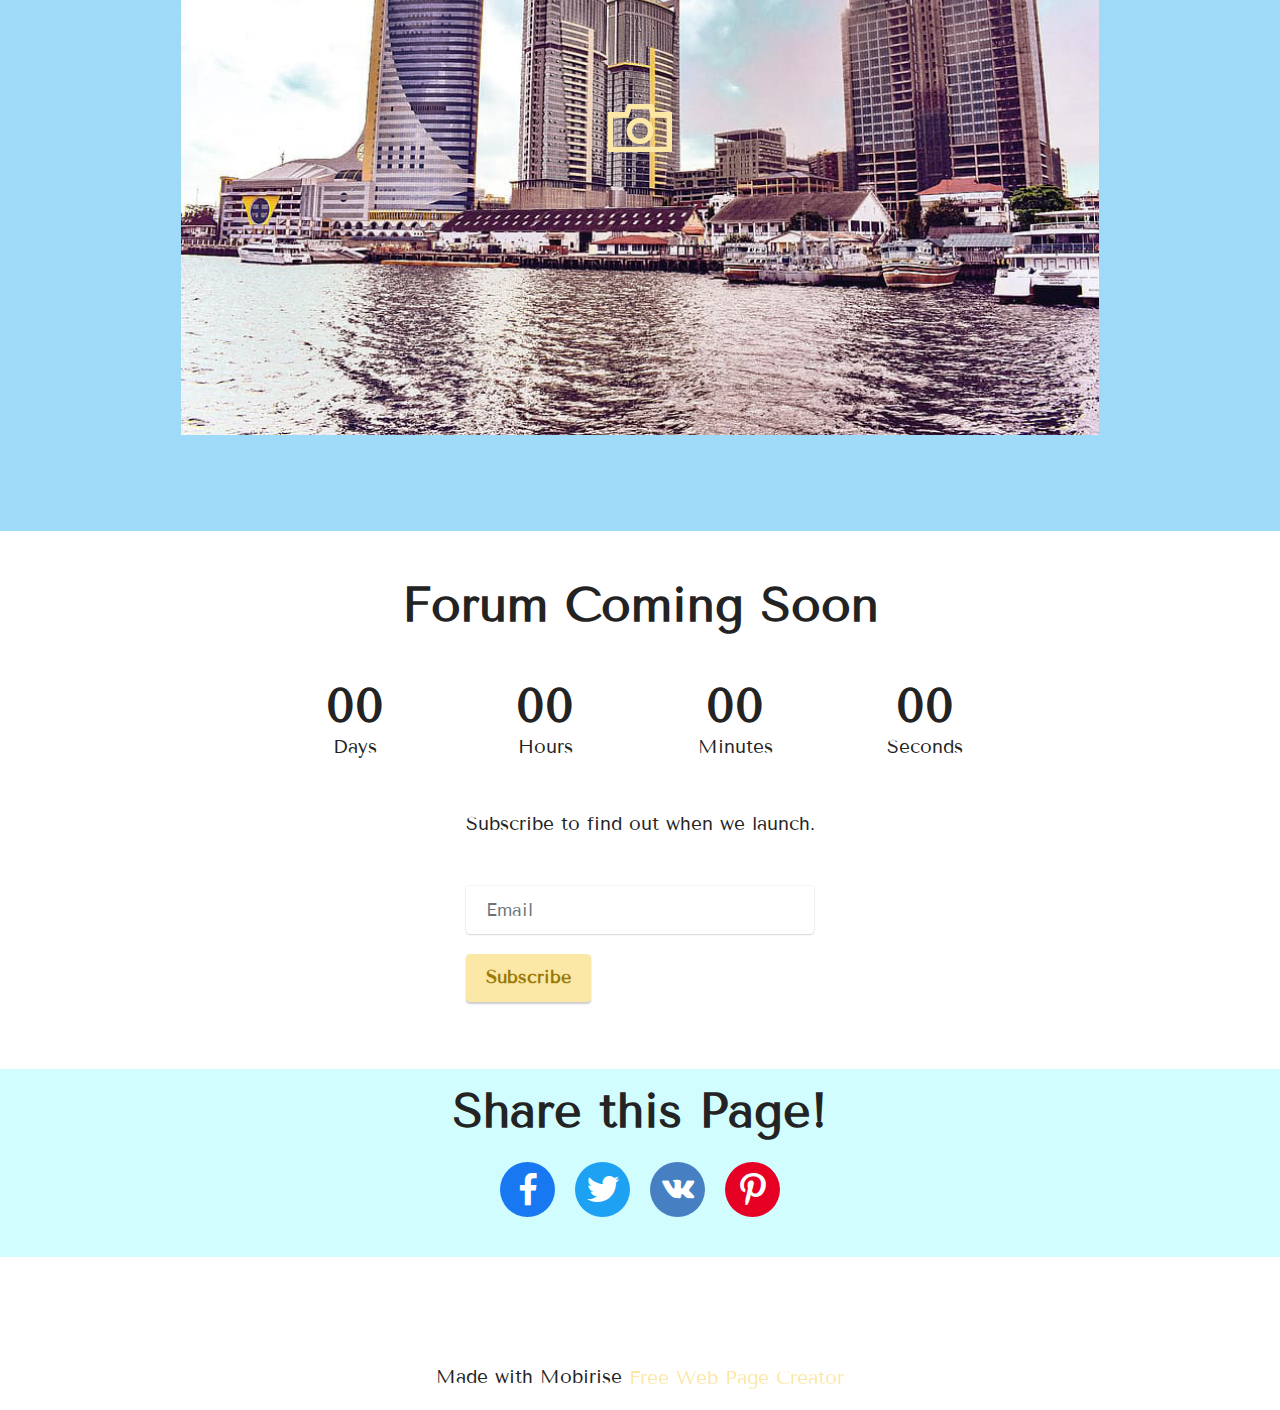
==== commit 39645952: "create github pages" ====
--- a/index.html
+++ b/index.html
@@ -1,10 +1,14 @@
 <!DOCTYPE html>
 <html  >
 <head>
-  <!-- Site made with Mobirise Website Builder v5.5.8, https://mobirise.com -->
+  <!-- Site made with Mobirise Website Builder v5.6.5, https://mobirise.com -->
   <meta charset="UTF-8">
   <meta http-equiv="X-UA-Compatible" content="IE=edge">
-  <meta name="generator" content="Mobirise v5.5.8, mobirise.com">
+  <meta name="generator" content="Mobirise v5.6.5, mobirise.com">
+  <meta name="twitter:card" content="summary_large_image"/>
+  <meta name="twitter:image:src" content="">
+  <meta property="og:image" content="">
+  <meta name="twitter:title" content="TAMFO">
   <meta name="viewport" content="width=device-width, initial-scale=1, minimum-scale=1">
   <link rel="shortcut icon" href="assets/images/tamfo-logo.jpeg" type="image/x-icon">
   <meta name="description" content="Climate change has become a major problem in the world and affects all countries regardless
@@ -58,7 +62,7 @@
             <div class="collapse navbar-collapse" id="navbarSupportedContent">
                 <ul class="navbar-nav nav-dropdown" data-app-modern-menu="true"><li class="nav-item"><a class="nav-link link text-success display-4" href="index.html#top">Home</a></li>
                     <li class="nav-item"><a class="nav-link link text-success display-4" href="about.html#top">About</a>
-                    </li><li class="nav-item dropdown"><a class="nav-link link dropdown-toggle text-success display-4" href="index.html#timeline3-4" data-toggle="dropdown-submenu" data-bs-toggle="dropdown" data-bs-auto-close="outside" aria-expanded="false">Conference</a><div class="dropdown-menu" aria-labelledby="dropdown-undefined"><a class="dropdown-item text-success display-4" href="index.html#timeline3-4"><span class="mobi-mbri mobi-mbri-timer mbr-iconfont mbr-iconfont-btn"></span>Timeline</a><a class="text-success dropdown-item display-4" href="index.html#timeline3-4"><span class="mobi-mbri mobi-mbri-contact-form mbr-iconfont mbr-iconfont-btn"></span>Agenda</a><a class="dropdown-item text-success display-4" href="index.html#timeline3-4"><span class="mbri-users mbr-iconfont mbr-iconfont-btn"></span>Speakers</a></div></li>
+                    </li><li class="nav-item dropdown"><a class="nav-link link dropdown-toggle text-success display-4" href="index.html#timeline3-4" data-toggle="dropdown-submenu" data-bs-toggle="dropdown" data-bs-auto-close="outside" aria-expanded="true">Conference</a><div class="dropdown-menu" aria-labelledby="dropdown-undefined"><a class="dropdown-item text-success display-4" href="index.html#timeline3-4"><span class="mobi-mbri mobi-mbri-timer mbr-iconfont mbr-iconfont-btn"></span>Timeline</a><a class="text-success dropdown-item display-4" href="index.html#timeline3-4"><span class="mobi-mbri mobi-mbri-contact-form mbr-iconfont mbr-iconfont-btn"></span>Agenda</a><a class="dropdown-item text-success display-4" href="index.html#timeline3-4"><span class="mbri-users mbr-iconfont mbr-iconfont-btn"></span>Speakers</a></div></li>
                     <li class="nav-item"><a class="nav-link link text-success text-primary display-4" href="index.html#top">Exhibition</a></li><li class="nav-item"><a class="nav-link link text-success text-primary display-4" href="contact.html#contacts2-l">Contact</a></li></ul>
                 
                 <div class="navbar-buttons mbr-section-btn"><a class="btn btn-primary display-4" href="index.html#top">Register</a></div>
@@ -103,7 +107,7 @@
             <div class="row timeline-element first-separline mb-5">
                 <div class="timeline-date col-12">
                     <div class="timeline-date-wrapper">
-                        <p class="mbr-timeline-date display-7">04 May 2022</p>
+                        <p class="mbr-timeline-date display-7">22 June 2022</p>
                     </div>
                 </div>
                 <span class="iconBackground"></span>
@@ -115,14 +119,15 @@
                 <div class="col-12 col-md-6">
                     <div class="timeline-text-wrapper">
                         <h4 class="mbr-timeline-title mbr-fonts-style mb-0 display-5"><strong>PANEL 1: The State of Climate Change and Mining Activities</strong></h4>
-                        <p class="mbr-text mbr-fonts-style mt-3 mb-0 display-7">The effects of climate change arising from mining and its activities will be discussed by Major mining investors in Tanzania and Africa, Local and Foreign environmental stakeholders, Ministries of Minerals from different African countries and the locals. The goal is to raise the alarm on the crucial impact that mining has on the environment and the solutions that can be adopted by all parties to make the industry sustainable.</p>
-                    </div>
-                </div>
-            </div>
-            <div class="row timeline-element first-separline mb-5">
-                <div class="timeline-date col-12">
-                    <div class="timeline-date-wrapper">
-                        <p class="mbr-timeline-date display-7">05 May 2022</p>
+                        <p class="mbr-text mbr-fonts-style mt-3 mb-0 display-7">The Mining Sector is among the key emitters of greenhouse gases that greatly contribute to climate change and its effects in the world. Through TAMFO scholars, mining experts and environment activists will discuss and find the best viable solutions that reduce the effects that the Mining industry in Tanzania and Africa has to the environment. <br>Furthermore, mining industry is considered to be one of the solutions in the transformation of energy production from petroleum and natural gas energy to green energy. For example, the shift from carbon based fuel to Thorium and Uranium or the shift from oil and gas based cars to electric cars.
+<br>The presence of Cobalt, Nickel, Lithium, Uranium etc. in Tanzania can encourage the country into the REVOLUTION of green technology and green energy production through TAMFO.</p>
+                    </div>
+                </div>
+            </div>
+            <div class="row timeline-element first-separline mb-5">
+                <div class="timeline-date col-12">
+                    <div class="timeline-date-wrapper">
+                        <p class="mbr-timeline-date display-7">22 June 2022</p>
                     </div>
                 </div>
                 <span class="iconBackground"></span>
@@ -141,7 +146,7 @@
             <div class="row timeline-element first-separline mb-5">
                 <div class="timeline-date col-12">
                     <div class="timeline-date-wrapper">
-                        <p class="mbr-timeline-date display-7">06 May 2022</p>
+                        <p class="mbr-timeline-date display-7">23 June 2022</p>
                     </div>
                 </div>
                 <span class="iconBackground"></span>
@@ -160,7 +165,7 @@
             <div class="row timeline-element first-separline mb-5">
                 <div class="timeline-date col-12">
                     <div class="timeline-date-wrapper">
-                        <p class="mbr-timeline-date display-7">07 May 2022</p>
+                        <p class="mbr-timeline-date display-7">23 June 2022</p>
                     </div>
                 </div>
                 <span class="iconBackground"></span>
@@ -179,7 +184,7 @@
             <div class="row timeline-element first-separline mb-5">
                 <div class="timeline-date col-12">
                     <div class="timeline-date-wrapper">
-                        <p class="mbr-timeline-date display-7">08 May 2022</p>
+                        <p class="mbr-timeline-date display-7">24 June 2022</p>
                     </div>
                 </div>
                 <span class="iconBackground"></span>
@@ -259,7 +264,7 @@
                     <div class="hoursCountdown col-xs-3 col-sm-3 col-md-3" title="Hours"></div>
                     <div class="minutesCountdown col-xs-3 col-sm-3 col-md-3" title="Minutes"></div>
                     <div class="secondsCountdown col-xs-3 col-sm-3 col-md-3" title="Seconds"></div>
-                    <div class="countdown" data-due-date="2022/05/04"></div>
+                    <div class="countdown" data-due-date="2022/06/22"></div>
                 </div>
                 <p class="mbr-text mb-5 align-center mbr-fonts-style display-7">
                     Subscribe to find out when we launch.
@@ -268,7 +273,7 @@
         </div>
         <div class="row">
             <div class="col-lg-4 mx-auto mbr-form" data-form-type="formoid">
-                <form action="https://mobirise.eu/" method="POST" class="mbr-form form-with-styler" data-form-title="Form Name"><input type="hidden" name="email" data-form-email="true" value="hGz1nhmWHw6Tq9hECGsYavnizY4AIDm+a4V1+RaP5gF7NyfuUuXsO8/zPv6YJwjT8hBqRaAFpf7fyH47G+pE33FL5IGm4z7Ne0L0EDixooc3bYMrIfvqqTpWAREn0KiA">
+                <form action="https://mobirise.eu/" method="POST" class="mbr-form form-with-styler" data-form-title="Form Name"><input type="hidden" name="email" data-form-email="true" value="YLoD2bcZPavY1yaiOTga48+v52glhhJrJuNf2CpaDPIejfOxcSmdm/b2iCMv0JeO+kzhyAvGIhKE4+YtfGoc1APULj1f5R3NC0cxTjnK4O3PNDnq+UV7RJDrgYxQ3wLm">
                     <div class="row">
                         <div hidden="hidden" data-form-alert="" class="alert alert-success col-12">Thanks for subscribing!</div>
                         <div hidden="hidden" data-form-alert-danger="" class="alert alert-danger col-12">Oops...! some problem!</div>
@@ -333,7 +338,7 @@
             </div>
         </div>
     </div>
-</section><section style="background-color: #fff; font-family: -apple-system, BlinkMacSystemFont, 'Segoe UI', 'Roboto', 'Helvetica Neue', Arial, sans-serif; color:#aaa; font-size:12px; padding: 0; align-items: center; display: flex;"><a href="https://mobirise.site/v" style="flex: 1 1; height: 3rem; padding-left: 1rem;"></a><p style="flex: 0 0 auto; margin:0; padding-right:1rem;">Created with Mobirise <a href="https://mobirise.site/u" style="color:#aaa;">site</a> template</p></section><script src="assets/bootstrap/js/bootstrap.bundle.min.js"></script>  <script src="assets/smoothscroll/smooth-scroll.js"></script>  <script src="assets/ytplayer/index.js"></script>  <script src="assets/dropdown/js/navbar-dropdown.js"></script>  <script src="assets/playervimeo/vimeo_player.js"></script>  <script src="assets/countdown/countdown.js"></script>  <script src="assets/sociallikes/social-likes.js"></script>  <script src="assets/theme/js/script.js"></script>  <script src="assets/formoid/formoid.min.js"></script>  
+</section><section class="display-7" style="padding: 0;align-items: center;justify-content: center;flex-wrap: wrap;    align-content: center;display: flex;position: relative;height: 4rem;"><a href="https://mobiri.se/2516332" style="flex: 1 1;height: 4rem;position: absolute;width: 100%;z-index: 1;"><img alt="" style="height: 4rem;" src="[data-uri]"></a><p style="margin: 0;text-align: center;" class="display-7">Made with Mobirise &#8204;</p><a style="z-index:1" href="https://mobirise.com/web-page-maker.html">Free Web Page Creator</a></section><script src="assets/bootstrap/js/bootstrap.bundle.min.js"></script>  <script src="assets/smoothscroll/smooth-scroll.js"></script>  <script src="assets/ytplayer/index.js"></script>  <script src="assets/dropdown/js/navbar-dropdown.js"></script>  <script src="assets/playervimeo/vimeo_player.js"></script>  <script src="assets/countdown/countdown.js"></script>  <script src="assets/sociallikes/social-likes.js"></script>  <script src="assets/theme/js/script.js"></script>  <script src="assets/formoid/formoid.min.js"></script>  
   
   
 </body>
--- a/assets/mobirise/css/mbr-additional.css
+++ b/assets/mobirise/css/mbr-additional.css
@@ -2178,3 +2178,560 @@
 .cid-sVRWsYPJn0 .row .mbr-text {
   color: #232323;
 }
+.cid-sFHpMqcXGj .navbar-dropdown {
+  position: relative !important;
+}
+.cid-sFHpMqcXGj .navbar-dropdown {
+  position: absolute !important;
+}
+.cid-sFHpMqcXGj .dropdown-item:before {
+  font-family: Moririse2 !important;
+  content: "\e966";
+  display: inline-block;
+  width: 0;
+  position: absolute;
+  left: 1rem;
+  top: 0.5rem;
+  margin-right: 0.5rem;
+  line-height: 1;
+  font-size: inherit;
+  vertical-align: middle;
+  text-align: center;
+  overflow: hidden;
+  transform: scale(0, 1);
+  transition: all 0.25s ease-in-out;
+}
+.cid-sFHpMqcXGj .dropdown-menu {
+  padding: 0;
+  border-radius: 4px;
+  box-shadow: 0 1px 3px 0 rgba(0, 0, 0, 0.1);
+}
+.cid-sFHpMqcXGj .dropdown-item {
+  border-bottom: 1px solid #e6e6e6;
+}
+.cid-sFHpMqcXGj .dropdown-item:hover,
+.cid-sFHpMqcXGj .dropdown-item:focus {
+  background: #fbe8a6 !important;
+  color: white !important;
+}
+.cid-sFHpMqcXGj .dropdown-item:first-child {
+  border-top-left-radius: 4px;
+  border-top-right-radius: 4px;
+}
+.cid-sFHpMqcXGj .dropdown-item:last-child {
+  border-bottom: none;
+  border-bottom-left-radius: 4px;
+  border-bottom-right-radius: 4px;
+}
+.cid-sFHpMqcXGj .nav-dropdown .link {
+  padding: 0 0.3em !important;
+  margin: 0.667em 1em !important;
+}
+.cid-sFHpMqcXGj .nav-dropdown .link.dropdown-toggle::after {
+  margin-left: 0.5rem;
+  margin-top: 0.2rem;
+}
+.cid-sFHpMqcXGj .nav-link {
+  position: relative;
+}
+.cid-sFHpMqcXGj .container {
+  display: flex;
+  margin: auto;
+}
+.cid-sFHpMqcXGj .iconfont-wrapper {
+  color: #000000 !important;
+  font-size: 1.5rem;
+  padding-right: 0.5rem;
+}
+.cid-sFHpMqcXGj .dropdown-menu,
+.cid-sFHpMqcXGj .navbar.opened {
+  background: #ffffff !important;
+}
+.cid-sFHpMqcXGj .nav-item:focus,
+.cid-sFHpMqcXGj .nav-link:focus {
+  outline: none;
+}
+.cid-sFHpMqcXGj .dropdown .dropdown-menu .dropdown-item {
+  width: auto;
+  transition: all 0.25s ease-in-out;
+}
+.cid-sFHpMqcXGj .dropdown .dropdown-menu .dropdown-item::after {
+  right: 0.5rem;
+}
+.cid-sFHpMqcXGj .dropdown .dropdown-menu .dropdown-item .mbr-iconfont {
+  margin-right: 0.5rem;
+  vertical-align: sub;
+}
+.cid-sFHpMqcXGj .dropdown .dropdown-menu .dropdown-item .mbr-iconfont:before {
+  display: inline-block;
+  transform: scale(1, 1);
+  transition: all 0.25s ease-in-out;
+}
+.cid-sFHpMqcXGj .collapsed .dropdown-menu .dropdown-item:before {
+  display: none;
+}
+.cid-sFHpMqcXGj .collapsed .dropdown .dropdown-menu .dropdown-item {
+  padding: 0.235em 1.5em 0.235em 1.5em !important;
+  transition: none;
+  margin: 0 !important;
+}
+.cid-sFHpMqcXGj .navbar {
+  min-height: 70px;
+  transition: all 0.3s;
+  border-bottom: 1px solid transparent;
+  position: absolute;
+  background: #ffffff;
+}
+.cid-sFHpMqcXGj .navbar.opened {
+  transition: all 0.3s;
+}
+.cid-sFHpMqcXGj .navbar .dropdown-item {
+  padding: 0.5rem 1.8rem;
+}
+.cid-sFHpMqcXGj .navbar .navbar-logo img {
+  width: auto;
+}
+.cid-sFHpMqcXGj .navbar .navbar-collapse {
+  justify-content: flex-end;
+  z-index: 1;
+}
+.cid-sFHpMqcXGj .navbar.collapsed {
+  justify-content: center;
+}
+.cid-sFHpMqcXGj .navbar.collapsed .nav-item .nav-link::before {
+  display: none;
+}
+.cid-sFHpMqcXGj .navbar.collapsed.opened .dropdown-menu {
+  top: 0;
+}
+@media (min-width: 992px) {
+  .cid-sFHpMqcXGj .navbar.collapsed.opened:not(.navbar-short) .navbar-collapse {
+    max-height: calc(98.5vh - 3.9rem);
+  }
+}
+.cid-sFHpMqcXGj .navbar.collapsed .dropdown-menu .dropdown-submenu {
+  left: 0 !important;
+}
+.cid-sFHpMqcXGj .navbar.collapsed .dropdown-menu .dropdown-item:after {
+  right: auto;
+}
+.cid-sFHpMqcXGj .navbar.collapsed .dropdown-menu .dropdown-toggle[data-toggle="dropdown-submenu"]:after {
+  margin-left: 0.5rem;
+  margin-top: 0.2rem;
+  border-top: 0.35em solid;
+  border-right: 0.35em solid transparent;
+  border-left: 0.35em solid transparent;
+  border-bottom: 0;
+  top: 41%;
+}
+.cid-sFHpMqcXGj .navbar.collapsed ul.navbar-nav li {
+  margin: auto;
+}
+.cid-sFHpMqcXGj .navbar.collapsed .dropdown-menu .dropdown-item {
+  padding: 0.25rem 1.5rem;
+  text-align: center;
+}
+.cid-sFHpMqcXGj .navbar.collapsed .icons-menu {
+  padding-left: 0;
+  padding-right: 0;
+  padding-top: 0.5rem;
+  padding-bottom: 0.5rem;
+}
+@media (max-width: 991px) {
+  .cid-sFHpMqcXGj .navbar .nav-item .nav-link::before {
+    display: none;
+  }
+  .cid-sFHpMqcXGj .navbar.opened .dropdown-menu {
+    top: 0;
+  }
+  .cid-sFHpMqcXGj .navbar .dropdown-menu .dropdown-submenu {
+    left: 0 !important;
+  }
+  .cid-sFHpMqcXGj .navbar .dropdown-menu .dropdown-item:after {
+    right: auto;
+  }
+  .cid-sFHpMqcXGj .navbar .dropdown-menu .dropdown-toggle[data-toggle="dropdown-submenu"]:after {
+    margin-left: 0.5rem;
+    margin-top: 0.2rem;
+    border-top: 0.35em solid;
+    border-right: 0.35em solid transparent;
+    border-left: 0.35em solid transparent;
+    border-bottom: 0;
+    top: 40%;
+  }
+  .cid-sFHpMqcXGj .navbar .navbar-logo img {
+    height: 3rem !important;
+  }
+  .cid-sFHpMqcXGj .navbar ul.navbar-nav li {
+    margin: auto;
+  }
+  .cid-sFHpMqcXGj .navbar .dropdown-menu .dropdown-item {
+    padding: 0.25rem 1.5rem !important;
+    text-align: center;
+  }
+  .cid-sFHpMqcXGj .navbar .navbar-brand {
+    flex-shrink: initial;
+    flex-basis: auto;
+    word-break: break-word;
+    padding-right: 2rem;
+  }
+  .cid-sFHpMqcXGj .navbar .navbar-toggler {
+    flex-basis: auto;
+  }
+  .cid-sFHpMqcXGj .navbar .icons-menu {
+    padding-left: 0;
+    padding-top: 0.5rem;
+    padding-bottom: 0.5rem;
+  }
+}
+.cid-sFHpMqcXGj .navbar.navbar-short {
+  min-height: 60px;
+}
+.cid-sFHpMqcXGj .navbar.navbar-short .navbar-logo img {
+  height: 2.5rem !important;
+}
+.cid-sFHpMqcXGj .navbar.navbar-short .navbar-brand {
+  min-height: 60px;
+  padding: 0;
+}
+.cid-sFHpMqcXGj .navbar-brand {
+  min-height: 70px;
+  flex-shrink: 0;
+  align-items: center;
+  margin-right: 0;
+  padding: 10px 0;
+  transition: all 0.3s;
+  word-break: break-word;
+  z-index: 1;
+}
+.cid-sFHpMqcXGj .navbar-brand .navbar-caption {
+  line-height: inherit !important;
+}
+.cid-sFHpMqcXGj .navbar-brand .navbar-logo a {
+  outline: none;
+}
+.cid-sFHpMqcXGj .dropdown-item.active,
+.cid-sFHpMqcXGj .dropdown-item:active {
+  background-color: transparent;
+}
+.cid-sFHpMqcXGj .navbar-expand-lg .navbar-nav .nav-link {
+  padding: 0;
+}
+.cid-sFHpMqcXGj .nav-dropdown .link.dropdown-toggle {
+  margin-right: 1.667em;
+}
+.cid-sFHpMqcXGj .nav-dropdown .link.dropdown-toggle[aria-expanded="true"] {
+  margin-right: 0;
+  padding: 0.667em 1.667em;
+}
+.cid-sFHpMqcXGj .navbar.navbar-expand-lg .dropdown .dropdown-menu {
+  background: #ffffff;
+}
+.cid-sFHpMqcXGj .navbar.navbar-expand-lg .dropdown .dropdown-menu .dropdown-submenu {
+  margin: 0;
+  left: 100%;
+}
+.cid-sFHpMqcXGj .navbar .dropdown.open > .dropdown-menu {
+  display: block;
+}
+.cid-sFHpMqcXGj ul.navbar-nav {
+  flex-wrap: wrap;
+}
+.cid-sFHpMqcXGj .navbar-buttons {
+  text-align: center;
+  min-width: 170px;
+}
+.cid-sFHpMqcXGj button.navbar-toggler {
+  outline: none;
+  width: 31px;
+  height: 20px;
+  cursor: pointer;
+  transition: all 0.2s;
+  position: relative;
+  align-self: center;
+}
+.cid-sFHpMqcXGj button.navbar-toggler .hamburger span {
+  position: absolute;
+  right: 0;
+  width: 30px;
+  height: 2px;
+  border-right: 5px;
+  background-color: #000000;
+}
+.cid-sFHpMqcXGj button.navbar-toggler .hamburger span:nth-child(1) {
+  top: 0;
+  transition: all 0.2s;
+}
+.cid-sFHpMqcXGj button.navbar-toggler .hamburger span:nth-child(2) {
+  top: 8px;
+  transition: all 0.15s;
+}
+.cid-sFHpMqcXGj button.navbar-toggler .hamburger span:nth-child(3) {
+  top: 8px;
+  transition: all 0.15s;
+}
+.cid-sFHpMqcXGj button.navbar-toggler .hamburger span:nth-child(4) {
+  top: 16px;
+  transition: all 0.2s;
+}
+.cid-sFHpMqcXGj nav.opened .hamburger span:nth-child(1) {
+  top: 8px;
+  width: 0;
+  opacity: 0;
+  right: 50%;
+  transition: all 0.2s;
+}
+.cid-sFHpMqcXGj nav.opened .hamburger span:nth-child(2) {
+  transform: rotate(45deg);
+  transition: all 0.25s;
+}
+.cid-sFHpMqcXGj nav.opened .hamburger span:nth-child(3) {
+  transform: rotate(-45deg);
+  transition: all 0.25s;
+}
+.cid-sFHpMqcXGj nav.opened .hamburger span:nth-child(4) {
+  top: 8px;
+  width: 0;
+  opacity: 0;
+  right: 50%;
+  transition: all 0.2s;
+}
+.cid-sFHpMqcXGj .navbar-dropdown {
+  padding: 0 1rem;
+}
+.cid-sFHpMqcXGj a.nav-link {
+  display: flex;
+  align-items: center;
+  justify-content: center;
+}
+.cid-sFHpMqcXGj .icons-menu {
+  flex-wrap: nowrap;
+  display: flex;
+  justify-content: center;
+  padding-left: 1rem;
+  padding-right: 1rem;
+  padding-top: 0.3rem;
+  text-align: center;
+}
+@media screen and (-ms-high-contrast: active), (-ms-high-contrast: none) {
+  .cid-sFHpMqcXGj .navbar {
+    height: 70px;
+  }
+  .cid-sFHpMqcXGj .navbar.opened {
+    height: auto;
+  }
+  .cid-sFHpMqcXGj .nav-item .nav-link:hover::before {
+    width: 175%;
+    max-width: calc(100% + 2rem);
+    left: -1rem;
+  }
+}
+.cid-sFHu2wLoQp {
+  padding-top: 30px;
+  padding-bottom: 30px;
+  background-color: #ffffff;
+  overflow: hidden;
+}
+.cid-sFHu2wLoQp .row .mbr-text {
+  color: #232323;
+}
+.cid-sX600WUCOe {
+  padding-top: 6rem;
+  padding-bottom: 6rem;
+  background: #fafafa;
+}
+.cid-sX600WUCOe .team-card {
+  margin-bottom: 2rem;
+  transition: all 0.3s;
+}
+.cid-sX600WUCOe .team-card:hover {
+  transform: translateY(-10px);
+}
+.cid-sX600WUCOe .card-wrap {
+  background: #ffffff;
+  border-radius: 4px;
+}
+@media (max-width: 991px) {
+  .cid-sX600WUCOe .card-wrap {
+    margin-bottom: 2rem;
+  }
+}
+.cid-sX600WUCOe .card-wrap .image-wrap img {
+  width: 100%;
+}
+@media (min-width: 768px) {
+  .cid-sX600WUCOe .card-wrap .content-wrap {
+    padding: 2rem;
+  }
+}
+@media (max-width: 767px) {
+  .cid-sX600WUCOe .card-wrap .content-wrap {
+    padding: 1rem;
+  }
+}
+.cid-sX600WUCOe .social-row {
+  text-align: center;
+}
+.cid-sX600WUCOe .social-row .soc-item {
+  display: inline-block;
+  text-align: center;
+  border-radius: 50%;
+  margin-right: 0.6rem;
+  margin-bottom: 1rem;
+  padding: 0.5rem;
+  border: 2px solid #6592e6;
+  transition: all 0.3s;
+}
+.cid-sX600WUCOe .social-row .soc-item .mbr-iconfont {
+  transition: all 0.3s;
+  display: flex;
+  justify-content: center;
+  align-content: center;
+  color: #6592e6;
+  font-size: 1.5rem;
+}
+.cid-sX600WUCOe .social-row .soc-item:hover {
+  background-color: #6592e6;
+}
+.cid-sX600WUCOe .social-row .soc-item:hover .mbr-iconfont {
+  color: #ffffff;
+}
+.cid-sX61QF28fy {
+  padding-top: 6rem;
+  padding-bottom: 6rem;
+  background-color: #ffffff;
+}
+.cid-sX61QF28fy img,
+.cid-sX61QF28fy .item-img {
+  width: 100%;
+}
+.cid-sX61QF28fy .item:focus,
+.cid-sX61QF28fy span:focus {
+  outline: none;
+}
+.cid-sX61QF28fy .item-wrapper {
+  position: relative;
+}
+.cid-sX61QF28fy .slide-content {
+  position: relative;
+  border-radius: 4px;
+  background: #fafafa;
+  height: 100%;
+  display: flex;
+  overflow: hidden;
+  flex-flow: column nowrap;
+}
+@media (min-width: 992px) {
+  .cid-sX61QF28fy .slide-content .item-content {
+    padding: 2rem 2rem 0;
+  }
+  .cid-sX61QF28fy .slide-content .item-footer {
+    padding: 0 2rem 2rem;
+  }
+}
+@media (max-width: 991px) {
+  .cid-sX61QF28fy .slide-content .item-content {
+    padding: 1rem 1rem 0;
+  }
+  .cid-sX61QF28fy .slide-content .item-footer {
+    padding: 0 1rem 1rem;
+  }
+}
+.cid-sX61QF28fy .mbr-section-btn {
+  margin-top: auto !important;
+}
+.cid-sX61QF28fy .mbr-section-title {
+  color: #232323;
+}
+.cid-sX61QF28fy .mbr-text,
+.cid-sX61QF28fy .mbr-section-btn {
+  text-align: left;
+}
+.cid-sX61QF28fy .item-title {
+  text-align: left;
+}
+.cid-sX61QF28fy .item-subtitle {
+  text-align: left;
+}
+.cid-sX61QF28fy .embla__slide {
+  display: flex;
+  justify-content: center;
+  position: relative;
+  min-width: 410px;
+  max-width: 410px;
+}
+@media (max-width: 768px) {
+  .cid-sX61QF28fy .embla__slide {
+    min-width: 70%;
+    max-width: initial;
+    margin-left: 1rem !important;
+    margin-right: 1rem !important;
+  }
+}
+.cid-sX61QF28fy .embla__button--next,
+.cid-sX61QF28fy .embla__button--prev {
+  display: flex;
+}
+.cid-sX61QF28fy .embla__button {
+  top: 50%;
+  width: 60px;
+  height: 60px;
+  margin-top: -1.5rem;
+  font-size: 22px;
+  background-color: rgba(0, 0, 0, 0.5);
+  color: #fff;
+  border: 2px solid #fff;
+  border-radius: 50%;
+  transition: all 0.3s;
+  position: absolute;
+  display: flex;
+  justify-content: center;
+  align-items: center;
+}
+@media (max-width: 768px) {
+  .cid-sX61QF28fy .embla__button {
+    display: none;
+  }
+}
+.cid-sX61QF28fy .embla__button:disabled {
+  cursor: default;
+  display: none;
+}
+.cid-sX61QF28fy .embla__button:hover {
+  background: #000;
+  color: rgba(255, 255, 255, 0.5);
+}
+.cid-sX61QF28fy .embla__button.embla__button--prev {
+  left: 0;
+  margin-left: 2.5rem;
+}
+.cid-sX61QF28fy .embla__button.embla__button--next {
+  right: 0;
+  margin-right: 2.5rem;
+}
+@media (max-width: 767px) {
+  .cid-sX61QF28fy .embla__button {
+    top: auto;
+  }
+}
+.cid-sX61QF28fy .embla {
+  position: relative;
+  width: 100%;
+}
+.cid-sX61QF28fy .embla__viewport {
+  overflow: hidden;
+  width: 100%;
+}
+.cid-sX61QF28fy .embla__viewport.is-draggable {
+  cursor: grab;
+}
+.cid-sX61QF28fy .embla__viewport.is-dragging {
+  cursor: grabbing;
+}
+.cid-sX61QF28fy .embla__container {
+  display: flex;
+  user-select: none;
+  -webkit-touch-callout: none;
+  -khtml-user-select: none;
+  -webkit-tap-highlight-color: transparent;
+}
--- a/assets/mobirise/css/mbr-additional.css
+++ b/assets/mobirise/css/mbr-additional.css
@@ -2178,3 +2178,560 @@
 .cid-sVRWsYPJn0 .row .mbr-text {
   color: #232323;
 }
+.cid-sFHpMqcXGj .navbar-dropdown {
+  position: relative !important;
+}
+.cid-sFHpMqcXGj .navbar-dropdown {
+  position: absolute !important;
+}
+.cid-sFHpMqcXGj .dropdown-item:before {
+  font-family: Moririse2 !important;
+  content: "\e966";
+  display: inline-block;
+  width: 0;
+  position: absolute;
+  left: 1rem;
+  top: 0.5rem;
+  margin-right: 0.5rem;
+  line-height: 1;
+  font-size: inherit;
+  vertical-align: middle;
+  text-align: center;
+  overflow: hidden;
+  transform: scale(0, 1);
+  transition: all 0.25s ease-in-out;
+}
+.cid-sFHpMqcXGj .dropdown-menu {
+  padding: 0;
+  border-radius: 4px;
+  box-shadow: 0 1px 3px 0 rgba(0, 0, 0, 0.1);
+}
+.cid-sFHpMqcXGj .dropdown-item {
+  border-bottom: 1px solid #e6e6e6;
+}
+.cid-sFHpMqcXGj .dropdown-item:hover,
+.cid-sFHpMqcXGj .dropdown-item:focus {
+  background: #fbe8a6 !important;
+  color: white !important;
+}
+.cid-sFHpMqcXGj .dropdown-item:first-child {
+  border-top-left-radius: 4px;
+  border-top-right-radius: 4px;
+}
+.cid-sFHpMqcXGj .dropdown-item:last-child {
+  border-bottom: none;
+  border-bottom-left-radius: 4px;
+  border-bottom-right-radius: 4px;
+}
+.cid-sFHpMqcXGj .nav-dropdown .link {
+  padding: 0 0.3em !important;
+  margin: 0.667em 1em !important;
+}
+.cid-sFHpMqcXGj .nav-dropdown .link.dropdown-toggle::after {
+  margin-left: 0.5rem;
+  margin-top: 0.2rem;
+}
+.cid-sFHpMqcXGj .nav-link {
+  position: relative;
+}
+.cid-sFHpMqcXGj .container {
+  display: flex;
+  margin: auto;
+}
+.cid-sFHpMqcXGj .iconfont-wrapper {
+  color: #000000 !important;
+  font-size: 1.5rem;
+  padding-right: 0.5rem;
+}
+.cid-sFHpMqcXGj .dropdown-menu,
+.cid-sFHpMqcXGj .navbar.opened {
+  background: #ffffff !important;
+}
+.cid-sFHpMqcXGj .nav-item:focus,
+.cid-sFHpMqcXGj .nav-link:focus {
+  outline: none;
+}
+.cid-sFHpMqcXGj .dropdown .dropdown-menu .dropdown-item {
+  width: auto;
+  transition: all 0.25s ease-in-out;
+}
+.cid-sFHpMqcXGj .dropdown .dropdown-menu .dropdown-item::after {
+  right: 0.5rem;
+}
+.cid-sFHpMqcXGj .dropdown .dropdown-menu .dropdown-item .mbr-iconfont {
+  margin-right: 0.5rem;
+  vertical-align: sub;
+}
+.cid-sFHpMqcXGj .dropdown .dropdown-menu .dropdown-item .mbr-iconfont:before {
+  display: inline-block;
+  transform: scale(1, 1);
+  transition: all 0.25s ease-in-out;
+}
+.cid-sFHpMqcXGj .collapsed .dropdown-menu .dropdown-item:before {
+  display: none;
+}
+.cid-sFHpMqcXGj .collapsed .dropdown .dropdown-menu .dropdown-item {
+  padding: 0.235em 1.5em 0.235em 1.5em !important;
+  transition: none;
+  margin: 0 !important;
+}
+.cid-sFHpMqcXGj .navbar {
+  min-height: 70px;
+  transition: all 0.3s;
+  border-bottom: 1px solid transparent;
+  position: absolute;
+  background: #ffffff;
+}
+.cid-sFHpMqcXGj .navbar.opened {
+  transition: all 0.3s;
+}
+.cid-sFHpMqcXGj .navbar .dropdown-item {
+  padding: 0.5rem 1.8rem;
+}
+.cid-sFHpMqcXGj .navbar .navbar-logo img {
+  width: auto;
+}
+.cid-sFHpMqcXGj .navbar .navbar-collapse {
+  justify-content: flex-end;
+  z-index: 1;
+}
+.cid-sFHpMqcXGj .navbar.collapsed {
+  justify-content: center;
+}
+.cid-sFHpMqcXGj .navbar.collapsed .nav-item .nav-link::before {
+  display: none;
+}
+.cid-sFHpMqcXGj .navbar.collapsed.opened .dropdown-menu {
+  top: 0;
+}
+@media (min-width: 992px) {
+  .cid-sFHpMqcXGj .navbar.collapsed.opened:not(.navbar-short) .navbar-collapse {
+    max-height: calc(98.5vh - 3.9rem);
+  }
+}
+.cid-sFHpMqcXGj .navbar.collapsed .dropdown-menu .dropdown-submenu {
+  left: 0 !important;
+}
+.cid-sFHpMqcXGj .navbar.collapsed .dropdown-menu .dropdown-item:after {
+  right: auto;
+}
+.cid-sFHpMqcXGj .navbar.collapsed .dropdown-menu .dropdown-toggle[data-toggle="dropdown-submenu"]:after {
+  margin-left: 0.5rem;
+  margin-top: 0.2rem;
+  border-top: 0.35em solid;
+  border-right: 0.35em solid transparent;
+  border-left: 0.35em solid transparent;
+  border-bottom: 0;
+  top: 41%;
+}
+.cid-sFHpMqcXGj .navbar.collapsed ul.navbar-nav li {
+  margin: auto;
+}
+.cid-sFHpMqcXGj .navbar.collapsed .dropdown-menu .dropdown-item {
+  padding: 0.25rem 1.5rem;
+  text-align: center;
+}
+.cid-sFHpMqcXGj .navbar.collapsed .icons-menu {
+  padding-left: 0;
+  padding-right: 0;
+  padding-top: 0.5rem;
+  padding-bottom: 0.5rem;
+}
+@media (max-width: 991px) {
+  .cid-sFHpMqcXGj .navbar .nav-item .nav-link::before {
+    display: none;
+  }
+  .cid-sFHpMqcXGj .navbar.opened .dropdown-menu {
+    top: 0;
+  }
+  .cid-sFHpMqcXGj .navbar .dropdown-menu .dropdown-submenu {
+    left: 0 !important;
+  }
+  .cid-sFHpMqcXGj .navbar .dropdown-menu .dropdown-item:after {
+    right: auto;
+  }
+  .cid-sFHpMqcXGj .navbar .dropdown-menu .dropdown-toggle[data-toggle="dropdown-submenu"]:after {
+    margin-left: 0.5rem;
+    margin-top: 0.2rem;
+    border-top: 0.35em solid;
+    border-right: 0.35em solid transparent;
+    border-left: 0.35em solid transparent;
+    border-bottom: 0;
+    top: 40%;
+  }
+  .cid-sFHpMqcXGj .navbar .navbar-logo img {
+    height: 3rem !important;
+  }
+  .cid-sFHpMqcXGj .navbar ul.navbar-nav li {
+    margin: auto;
+  }
+  .cid-sFHpMqcXGj .navbar .dropdown-menu .dropdown-item {
+    padding: 0.25rem 1.5rem !important;
+    text-align: center;
+  }
+  .cid-sFHpMqcXGj .navbar .navbar-brand {
+    flex-shrink: initial;
+    flex-basis: auto;
+    word-break: break-word;
+    padding-right: 2rem;
+  }
+  .cid-sFHpMqcXGj .navbar .navbar-toggler {
+    flex-basis: auto;
+  }
+  .cid-sFHpMqcXGj .navbar .icons-menu {
+    padding-left: 0;
+    padding-top: 0.5rem;
+    padding-bottom: 0.5rem;
+  }
+}
+.cid-sFHpMqcXGj .navbar.navbar-short {
+  min-height: 60px;
+}
+.cid-sFHpMqcXGj .navbar.navbar-short .navbar-logo img {
+  height: 2.5rem !important;
+}
+.cid-sFHpMqcXGj .navbar.navbar-short .navbar-brand {
+  min-height: 60px;
+  padding: 0;
+}
+.cid-sFHpMqcXGj .navbar-brand {
+  min-height: 70px;
+  flex-shrink: 0;
+  align-items: center;
+  margin-right: 0;
+  padding: 10px 0;
+  transition: all 0.3s;
+  word-break: break-word;
+  z-index: 1;
+}
+.cid-sFHpMqcXGj .navbar-brand .navbar-caption {
+  line-height: inherit !important;
+}
+.cid-sFHpMqcXGj .navbar-brand .navbar-logo a {
+  outline: none;
+}
+.cid-sFHpMqcXGj .dropdown-item.active,
+.cid-sFHpMqcXGj .dropdown-item:active {
+  background-color: transparent;
+}
+.cid-sFHpMqcXGj .navbar-expand-lg .navbar-nav .nav-link {
+  padding: 0;
+}
+.cid-sFHpMqcXGj .nav-dropdown .link.dropdown-toggle {
+  margin-right: 1.667em;
+}
+.cid-sFHpMqcXGj .nav-dropdown .link.dropdown-toggle[aria-expanded="true"] {
+  margin-right: 0;
+  padding: 0.667em 1.667em;
+}
+.cid-sFHpMqcXGj .navbar.navbar-expand-lg .dropdown .dropdown-menu {
+  background: #ffffff;
+}
+.cid-sFHpMqcXGj .navbar.navbar-expand-lg .dropdown .dropdown-menu .dropdown-submenu {
+  margin: 0;
+  left: 100%;
+}
+.cid-sFHpMqcXGj .navbar .dropdown.open > .dropdown-menu {
+  display: block;
+}
+.cid-sFHpMqcXGj ul.navbar-nav {
+  flex-wrap: wrap;
+}
+.cid-sFHpMqcXGj .navbar-buttons {
+  text-align: center;
+  min-width: 170px;
+}
+.cid-sFHpMqcXGj button.navbar-toggler {
+  outline: none;
+  width: 31px;
+  height: 20px;
+  cursor: pointer;
+  transition: all 0.2s;
+  position: relative;
+  align-self: center;
+}
+.cid-sFHpMqcXGj button.navbar-toggler .hamburger span {
+  position: absolute;
+  right: 0;
+  width: 30px;
+  height: 2px;
+  border-right: 5px;
+  background-color: #000000;
+}
+.cid-sFHpMqcXGj button.navbar-toggler .hamburger span:nth-child(1) {
+  top: 0;
+  transition: all 0.2s;
+}
+.cid-sFHpMqcXGj button.navbar-toggler .hamburger span:nth-child(2) {
+  top: 8px;
+  transition: all 0.15s;
+}
+.cid-sFHpMqcXGj button.navbar-toggler .hamburger span:nth-child(3) {
+  top: 8px;
+  transition: all 0.15s;
+}
+.cid-sFHpMqcXGj button.navbar-toggler .hamburger span:nth-child(4) {
+  top: 16px;
+  transition: all 0.2s;
+}
+.cid-sFHpMqcXGj nav.opened .hamburger span:nth-child(1) {
+  top: 8px;
+  width: 0;
+  opacity: 0;
+  right: 50%;
+  transition: all 0.2s;
+}
+.cid-sFHpMqcXGj nav.opened .hamburger span:nth-child(2) {
+  transform: rotate(45deg);
+  transition: all 0.25s;
+}
+.cid-sFHpMqcXGj nav.opened .hamburger span:nth-child(3) {
+  transform: rotate(-45deg);
+  transition: all 0.25s;
+}
+.cid-sFHpMqcXGj nav.opened .hamburger span:nth-child(4) {
+  top: 8px;
+  width: 0;
+  opacity: 0;
+  right: 50%;
+  transition: all 0.2s;
+}
+.cid-sFHpMqcXGj .navbar-dropdown {
+  padding: 0 1rem;
+}
+.cid-sFHpMqcXGj a.nav-link {
+  display: flex;
+  align-items: center;
+  justify-content: center;
+}
+.cid-sFHpMqcXGj .icons-menu {
+  flex-wrap: nowrap;
+  display: flex;
+  justify-content: center;
+  padding-left: 1rem;
+  padding-right: 1rem;
+  padding-top: 0.3rem;
+  text-align: center;
+}
+@media screen and (-ms-high-contrast: active), (-ms-high-contrast: none) {
+  .cid-sFHpMqcXGj .navbar {
+    height: 70px;
+  }
+  .cid-sFHpMqcXGj .navbar.opened {
+    height: auto;
+  }
+  .cid-sFHpMqcXGj .nav-item .nav-link:hover::before {
+    width: 175%;
+    max-width: calc(100% + 2rem);
+    left: -1rem;
+  }
+}
+.cid-sFHu2wLoQp {
+  padding-top: 30px;
+  padding-bottom: 30px;
+  background-color: #ffffff;
+  overflow: hidden;
+}
+.cid-sFHu2wLoQp .row .mbr-text {
+  color: #232323;
+}
+.cid-sX600WUCOe {
+  padding-top: 6rem;
+  padding-bottom: 6rem;
+  background: #fafafa;
+}
+.cid-sX600WUCOe .team-card {
+  margin-bottom: 2rem;
+  transition: all 0.3s;
+}
+.cid-sX600WUCOe .team-card:hover {
+  transform: translateY(-10px);
+}
+.cid-sX600WUCOe .card-wrap {
+  background: #ffffff;
+  border-radius: 4px;
+}
+@media (max-width: 991px) {
+  .cid-sX600WUCOe .card-wrap {
+    margin-bottom: 2rem;
+  }
+}
+.cid-sX600WUCOe .card-wrap .image-wrap img {
+  width: 100%;
+}
+@media (min-width: 768px) {
+  .cid-sX600WUCOe .card-wrap .content-wrap {
+    padding: 2rem;
+  }
+}
+@media (max-width: 767px) {
+  .cid-sX600WUCOe .card-wrap .content-wrap {
+    padding: 1rem;
+  }
+}
+.cid-sX600WUCOe .social-row {
+  text-align: center;
+}
+.cid-sX600WUCOe .social-row .soc-item {
+  display: inline-block;
+  text-align: center;
+  border-radius: 50%;
+  margin-right: 0.6rem;
+  margin-bottom: 1rem;
+  padding: 0.5rem;
+  border: 2px solid #6592e6;
+  transition: all 0.3s;
+}
+.cid-sX600WUCOe .social-row .soc-item .mbr-iconfont {
+  transition: all 0.3s;
+  display: flex;
+  justify-content: center;
+  align-content: center;
+  color: #6592e6;
+  font-size: 1.5rem;
+}
+.cid-sX600WUCOe .social-row .soc-item:hover {
+  background-color: #6592e6;
+}
+.cid-sX600WUCOe .social-row .soc-item:hover .mbr-iconfont {
+  color: #ffffff;
+}
+.cid-sX61QF28fy {
+  padding-top: 6rem;
+  padding-bottom: 6rem;
+  background-color: #ffffff;
+}
+.cid-sX61QF28fy img,
+.cid-sX61QF28fy .item-img {
+  width: 100%;
+}
+.cid-sX61QF28fy .item:focus,
+.cid-sX61QF28fy span:focus {
+  outline: none;
+}
+.cid-sX61QF28fy .item-wrapper {
+  position: relative;
+}
+.cid-sX61QF28fy .slide-content {
+  position: relative;
+  border-radius: 4px;
+  background: #fafafa;
+  height: 100%;
+  display: flex;
+  overflow: hidden;
+  flex-flow: column nowrap;
+}
+@media (min-width: 992px) {
+  .cid-sX61QF28fy .slide-content .item-content {
+    padding: 2rem 2rem 0;
+  }
+  .cid-sX61QF28fy .slide-content .item-footer {
+    padding: 0 2rem 2rem;
+  }
+}
+@media (max-width: 991px) {
+  .cid-sX61QF28fy .slide-content .item-content {
+    padding: 1rem 1rem 0;
+  }
+  .cid-sX61QF28fy .slide-content .item-footer {
+    padding: 0 1rem 1rem;
+  }
+}
+.cid-sX61QF28fy .mbr-section-btn {
+  margin-top: auto !important;
+}
+.cid-sX61QF28fy .mbr-section-title {
+  color: #232323;
+}
+.cid-sX61QF28fy .mbr-text,
+.cid-sX61QF28fy .mbr-section-btn {
+  text-align: left;
+}
+.cid-sX61QF28fy .item-title {
+  text-align: left;
+}
+.cid-sX61QF28fy .item-subtitle {
+  text-align: left;
+}
+.cid-sX61QF28fy .embla__slide {
+  display: flex;
+  justify-content: center;
+  position: relative;
+  min-width: 410px;
+  max-width: 410px;
+}
+@media (max-width: 768px) {
+  .cid-sX61QF28fy .embla__slide {
+    min-width: 70%;
+    max-width: initial;
+    margin-left: 1rem !important;
+    margin-right: 1rem !important;
+  }
+}
+.cid-sX61QF28fy .embla__button--next,
+.cid-sX61QF28fy .embla__button--prev {
+  display: flex;
+}
+.cid-sX61QF28fy .embla__button {
+  top: 50%;
+  width: 60px;
+  height: 60px;
+  margin-top: -1.5rem;
+  font-size: 22px;
+  background-color: rgba(0, 0, 0, 0.5);
+  color: #fff;
+  border: 2px solid #fff;
+  border-radius: 50%;
+  transition: all 0.3s;
+  position: absolute;
+  display: flex;
+  justify-content: center;
+  align-items: center;
+}
+@media (max-width: 768px) {
+  .cid-sX61QF28fy .embla__button {
+    display: none;
+  }
+}
+.cid-sX61QF28fy .embla__button:disabled {
+  cursor: default;
+  display: none;
+}
+.cid-sX61QF28fy .embla__button:hover {
+  background: #000;
+  color: rgba(255, 255, 255, 0.5);
+}
+.cid-sX61QF28fy .embla__button.embla__button--prev {
+  left: 0;
+  margin-left: 2.5rem;
+}
+.cid-sX61QF28fy .embla__button.embla__button--next {
+  right: 0;
+  margin-right: 2.5rem;
+}
+@media (max-width: 767px) {
+  .cid-sX61QF28fy .embla__button {
+    top: auto;
+  }
+}
+.cid-sX61QF28fy .embla {
+  position: relative;
+  width: 100%;
+}
+.cid-sX61QF28fy .embla__viewport {
+  overflow: hidden;
+  width: 100%;
+}
+.cid-sX61QF28fy .embla__viewport.is-draggable {
+  cursor: grab;
+}
+.cid-sX61QF28fy .embla__viewport.is-dragging {
+  cursor: grabbing;
+}
+.cid-sX61QF28fy .embla__container {
+  display: flex;
+  user-select: none;
+  -webkit-touch-callout: none;
+  -khtml-user-select: none;
+  -webkit-tap-highlight-color: transparent;
+}
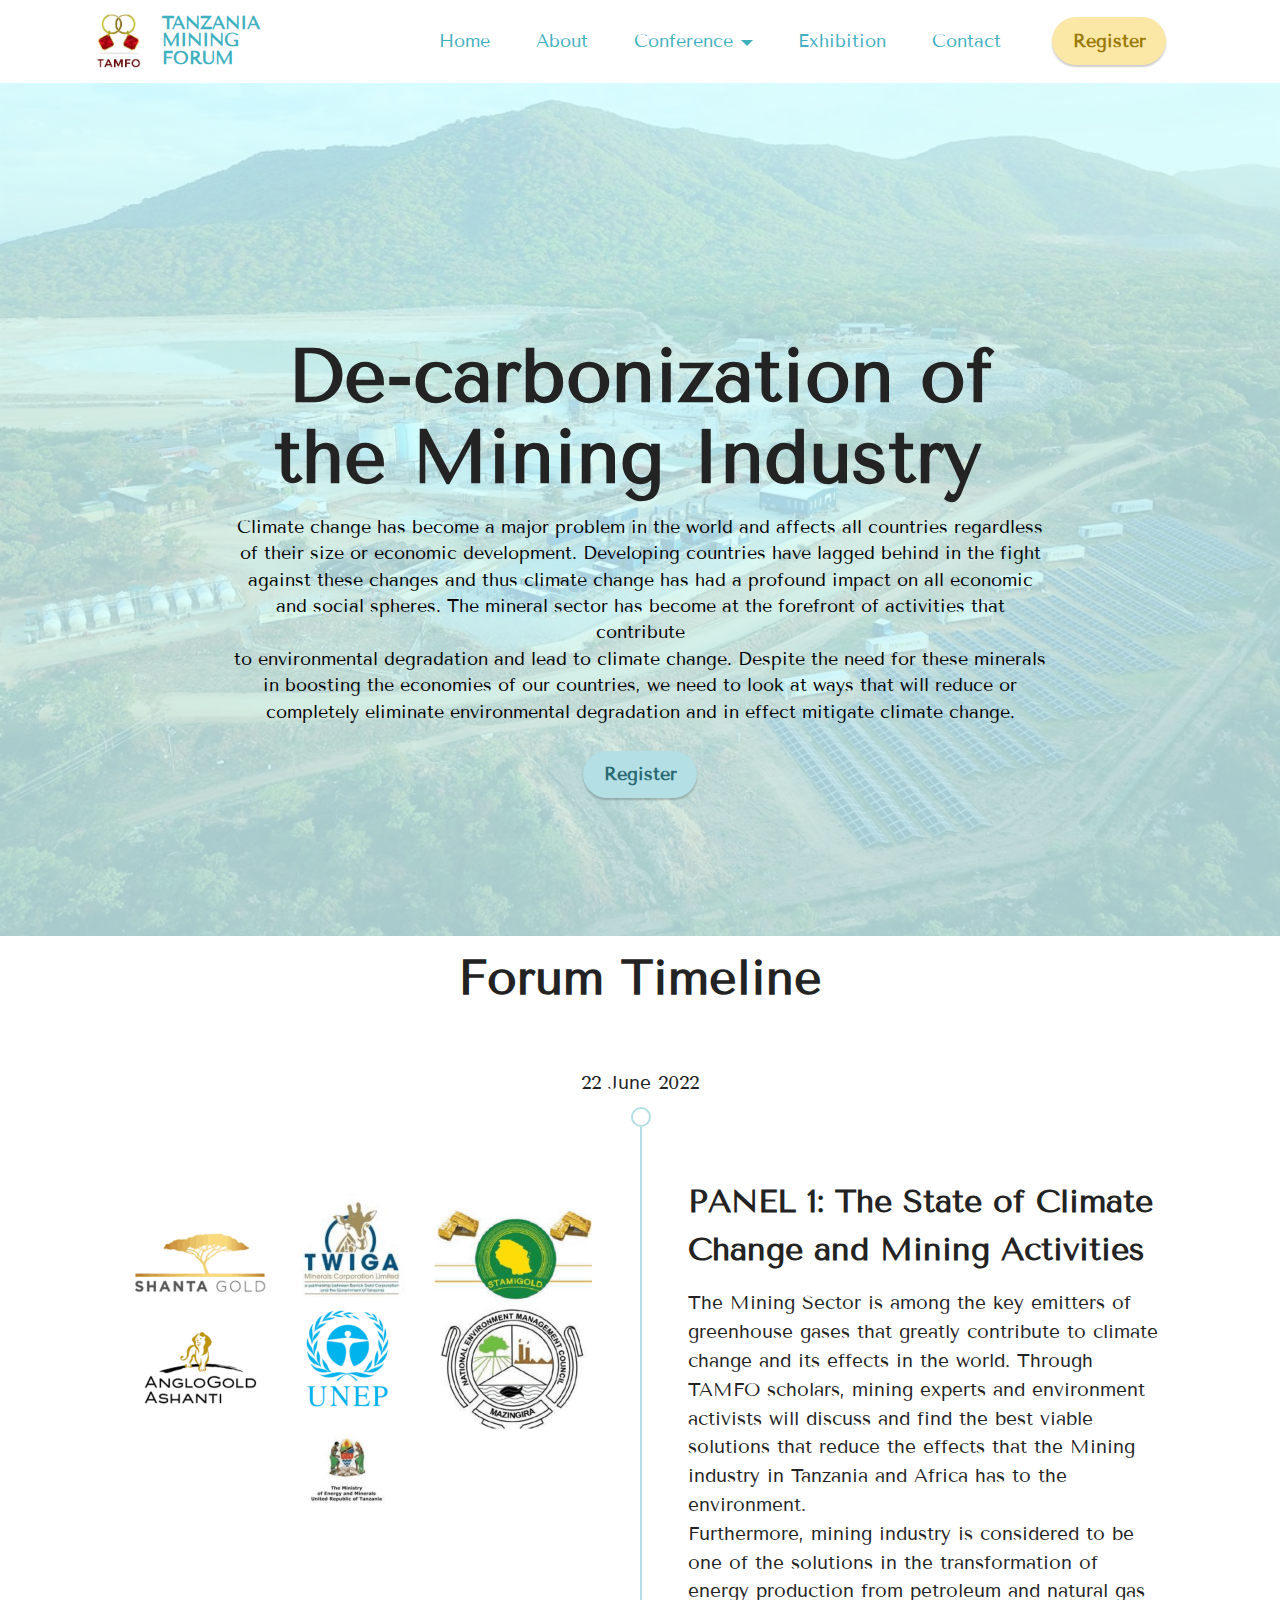
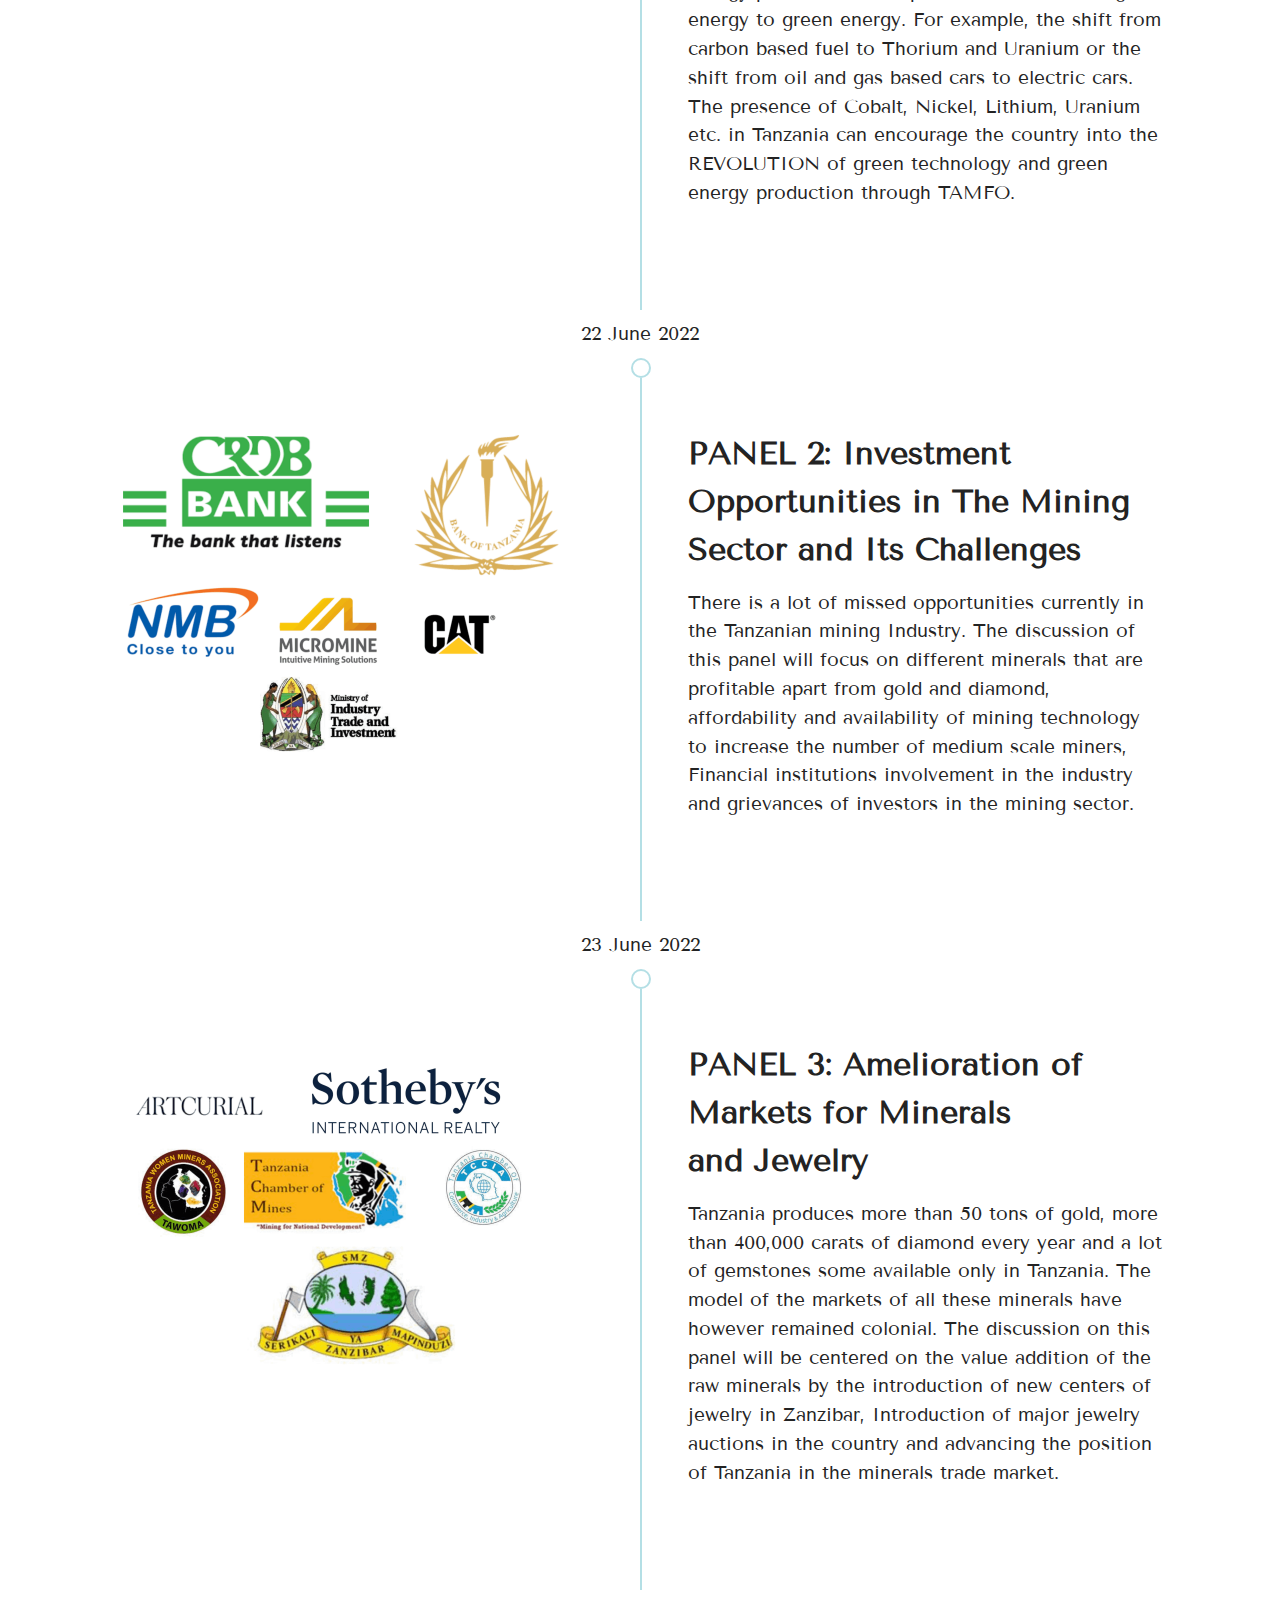
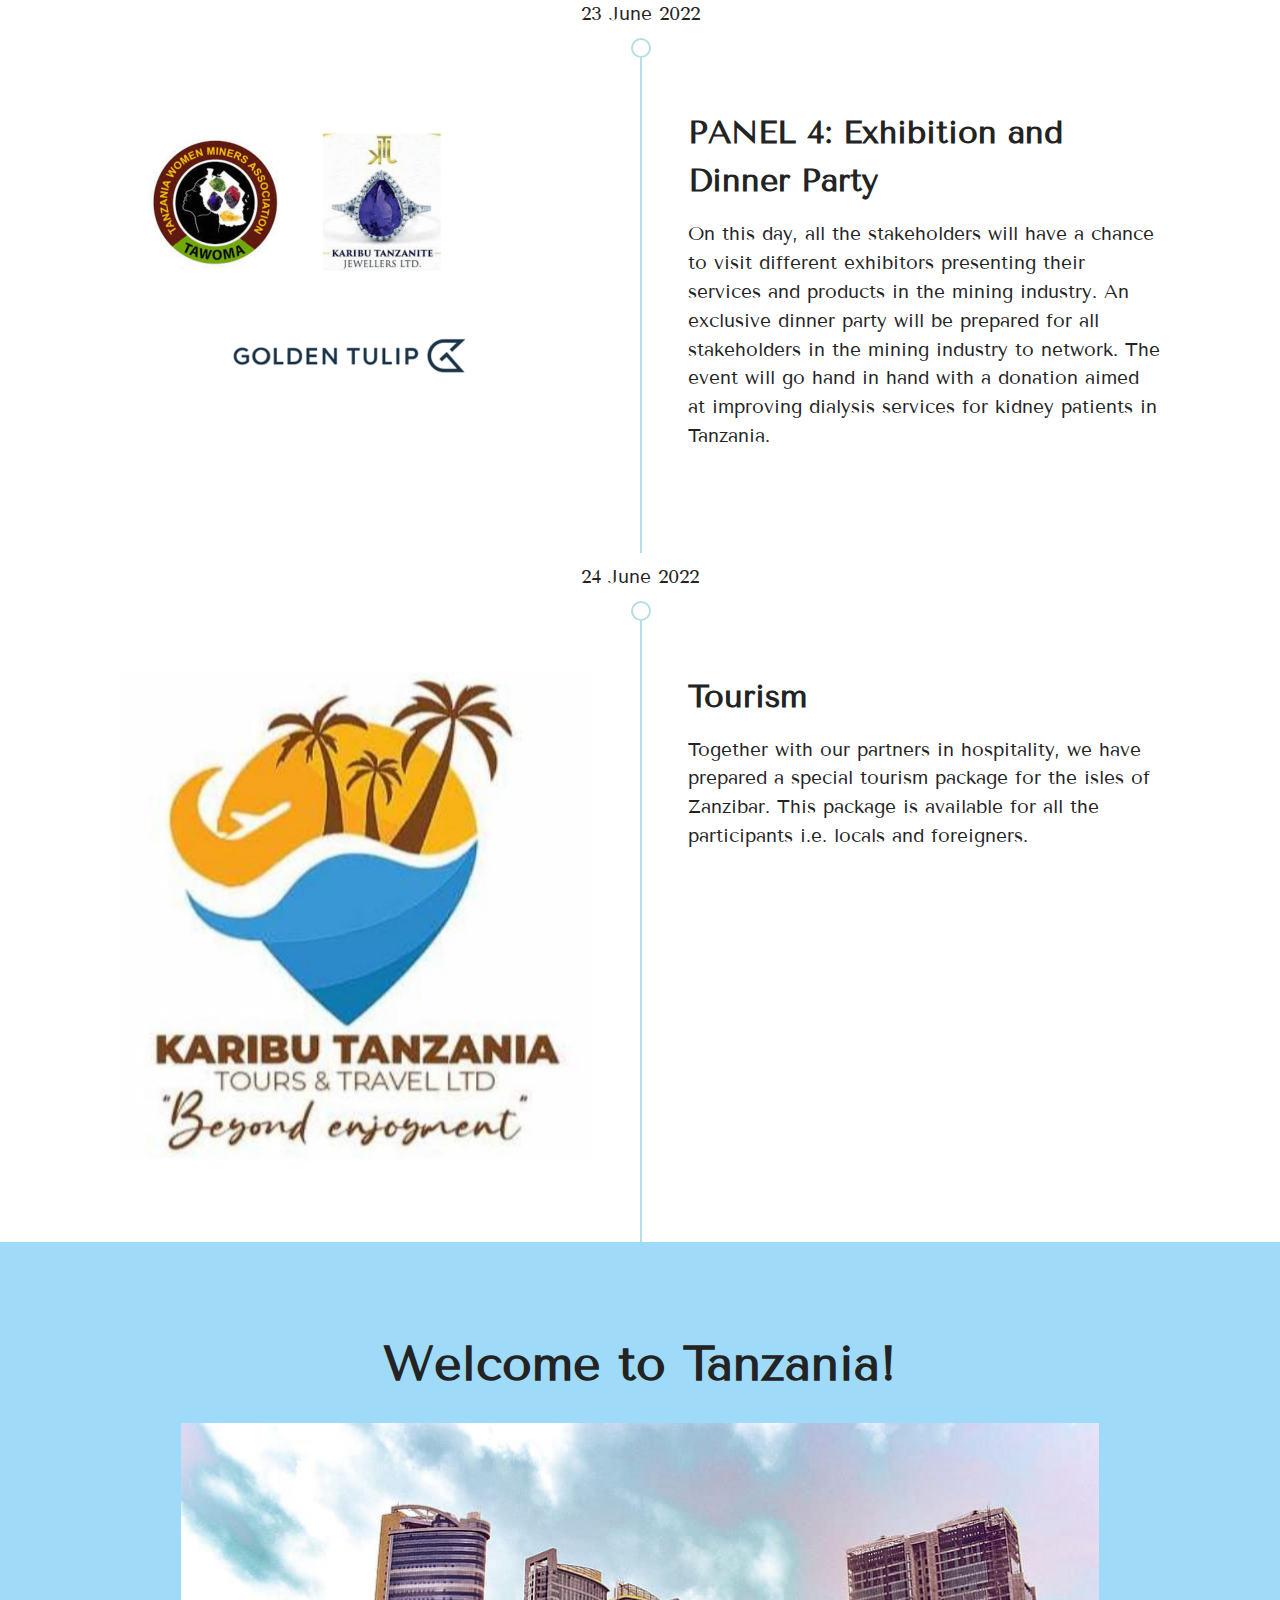
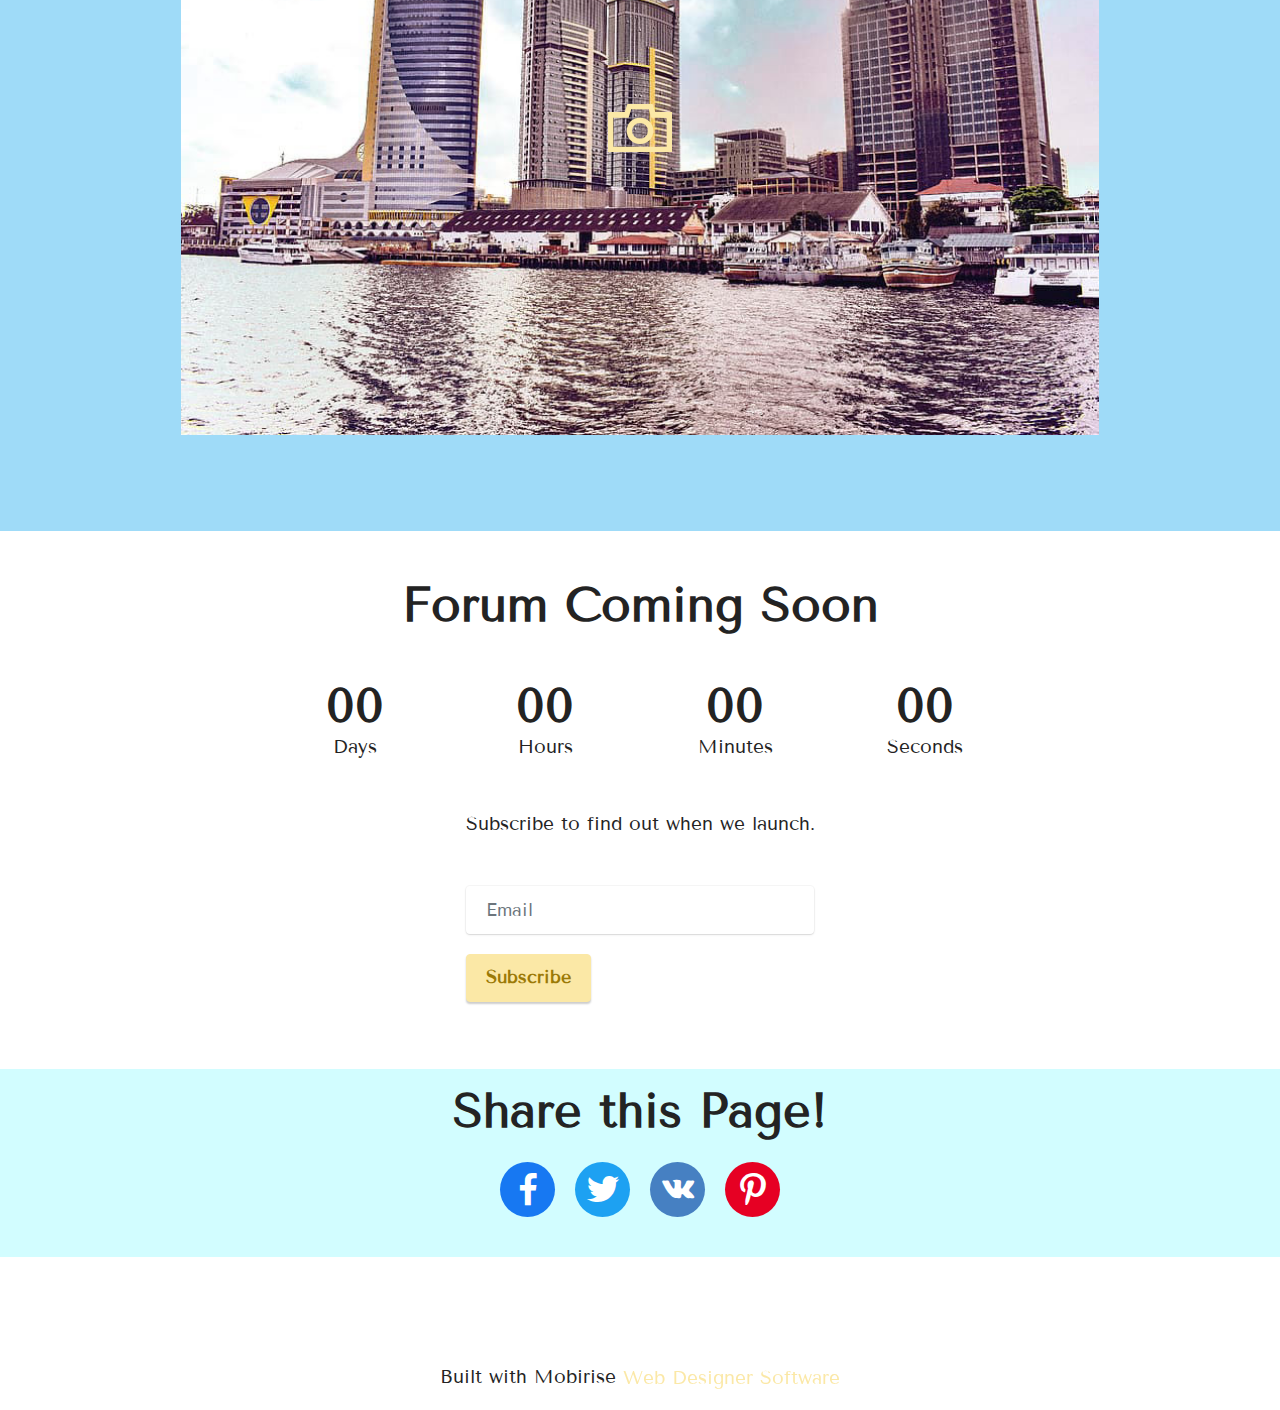
==== commit ffcb176f: "create github pages" ====
--- a/index.html
+++ b/index.html
@@ -273,7 +273,7 @@
         </div>
         <div class="row">
             <div class="col-lg-4 mx-auto mbr-form" data-form-type="formoid">
-                <form action="https://mobirise.eu/" method="POST" class="mbr-form form-with-styler" data-form-title="Form Name"><input type="hidden" name="email" data-form-email="true" value="YLoD2bcZPavY1yaiOTga48+v52glhhJrJuNf2CpaDPIejfOxcSmdm/b2iCMv0JeO+kzhyAvGIhKE4+YtfGoc1APULj1f5R3NC0cxTjnK4O3PNDnq+UV7RJDrgYxQ3wLm">
+                <form action="https://mobirise.eu/" method="POST" class="mbr-form form-with-styler" data-form-title="Form Name"><input type="hidden" name="email" data-form-email="true" value="Z9OBlcdOAorrprX97Y1uoKy5uEQ6UjxZ2Nf1aXvRelwtzrmSnIB4iMAWnsaRL/pdNknVk/M3utJwklc/GoBNy7IHxjtubAldo8TKe694R1Thr2ouHnjCAzPmuRTDqVwX">
                     <div class="row">
                         <div hidden="hidden" data-form-alert="" class="alert alert-success col-12">Thanks for subscribing!</div>
                         <div hidden="hidden" data-form-alert-danger="" class="alert alert-danger col-12">Oops...! some problem!</div>
@@ -338,7 +338,7 @@
             </div>
         </div>
     </div>
-</section><section class="display-7" style="padding: 0;align-items: center;justify-content: center;flex-wrap: wrap;    align-content: center;display: flex;position: relative;height: 4rem;"><a href="https://mobiri.se/2516332" style="flex: 1 1;height: 4rem;position: absolute;width: 100%;z-index: 1;"><img alt="" style="height: 4rem;" src="[data-uri]"></a><p style="margin: 0;text-align: center;" class="display-7">Made with Mobirise &#8204;</p><a style="z-index:1" href="https://mobirise.com/web-page-maker.html">Free Web Page Creator</a></section><script src="assets/bootstrap/js/bootstrap.bundle.min.js"></script>  <script src="assets/smoothscroll/smooth-scroll.js"></script>  <script src="assets/ytplayer/index.js"></script>  <script src="assets/dropdown/js/navbar-dropdown.js"></script>  <script src="assets/playervimeo/vimeo_player.js"></script>  <script src="assets/countdown/countdown.js"></script>  <script src="assets/sociallikes/social-likes.js"></script>  <script src="assets/theme/js/script.js"></script>  <script src="assets/formoid/formoid.min.js"></script>  
+</section><section class="display-7" style="padding: 0;align-items: center;justify-content: center;flex-wrap: wrap;    align-content: center;display: flex;position: relative;height: 4rem;"><a href="https://mobiri.se/2516332" style="flex: 1 1;height: 4rem;position: absolute;width: 100%;z-index: 1;"><img alt="" style="height: 4rem;" src="[data-uri]"></a><p style="margin: 0;text-align: center;" class="display-7">Built with Mobirise &#8204;</p><a style="z-index:1" href="https://mobirise.com/website-design-software.html">Web Designer Software</a></section><script src="assets/bootstrap/js/bootstrap.bundle.min.js"></script>  <script src="assets/smoothscroll/smooth-scroll.js"></script>  <script src="assets/ytplayer/index.js"></script>  <script src="assets/dropdown/js/navbar-dropdown.js"></script>  <script src="assets/playervimeo/vimeo_player.js"></script>  <script src="assets/countdown/countdown.js"></script>  <script src="assets/sociallikes/social-likes.js"></script>  <script src="assets/theme/js/script.js"></script>  <script src="assets/formoid/formoid.min.js"></script>  
   
   
 </body>
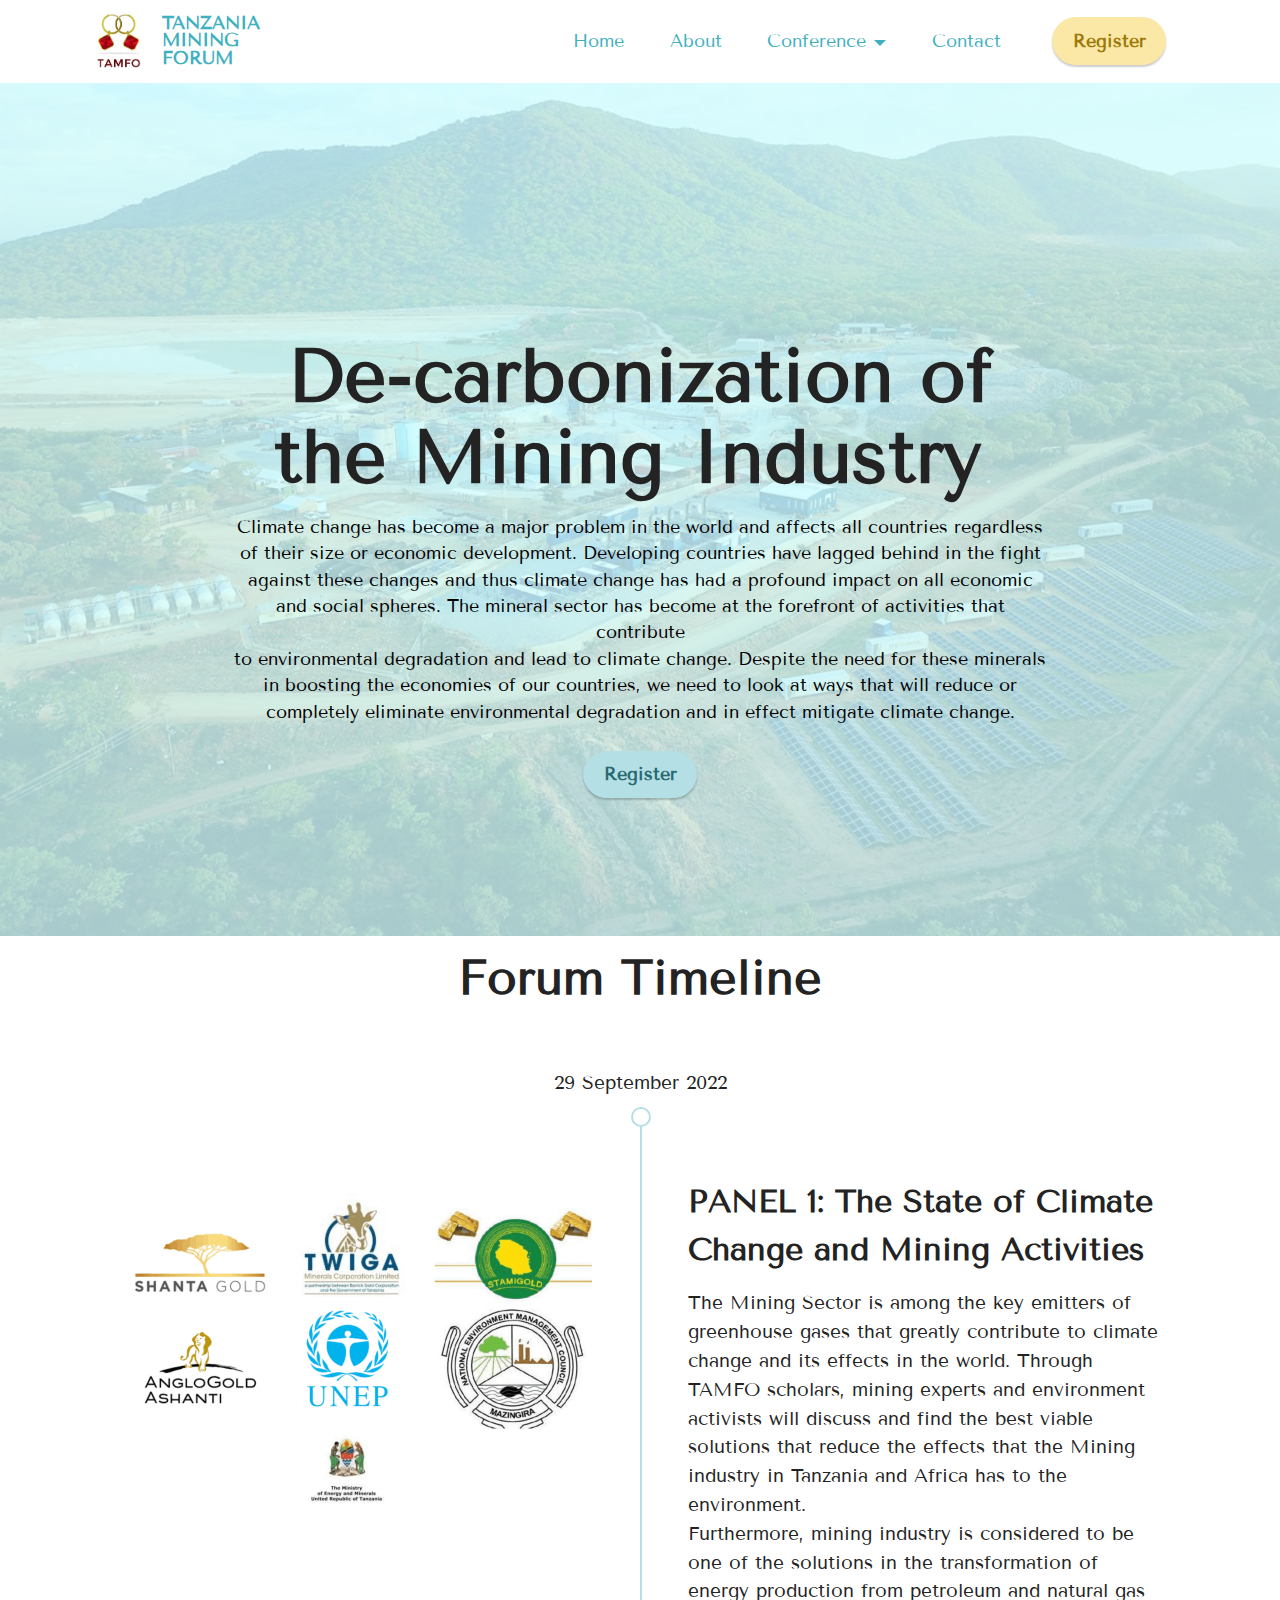
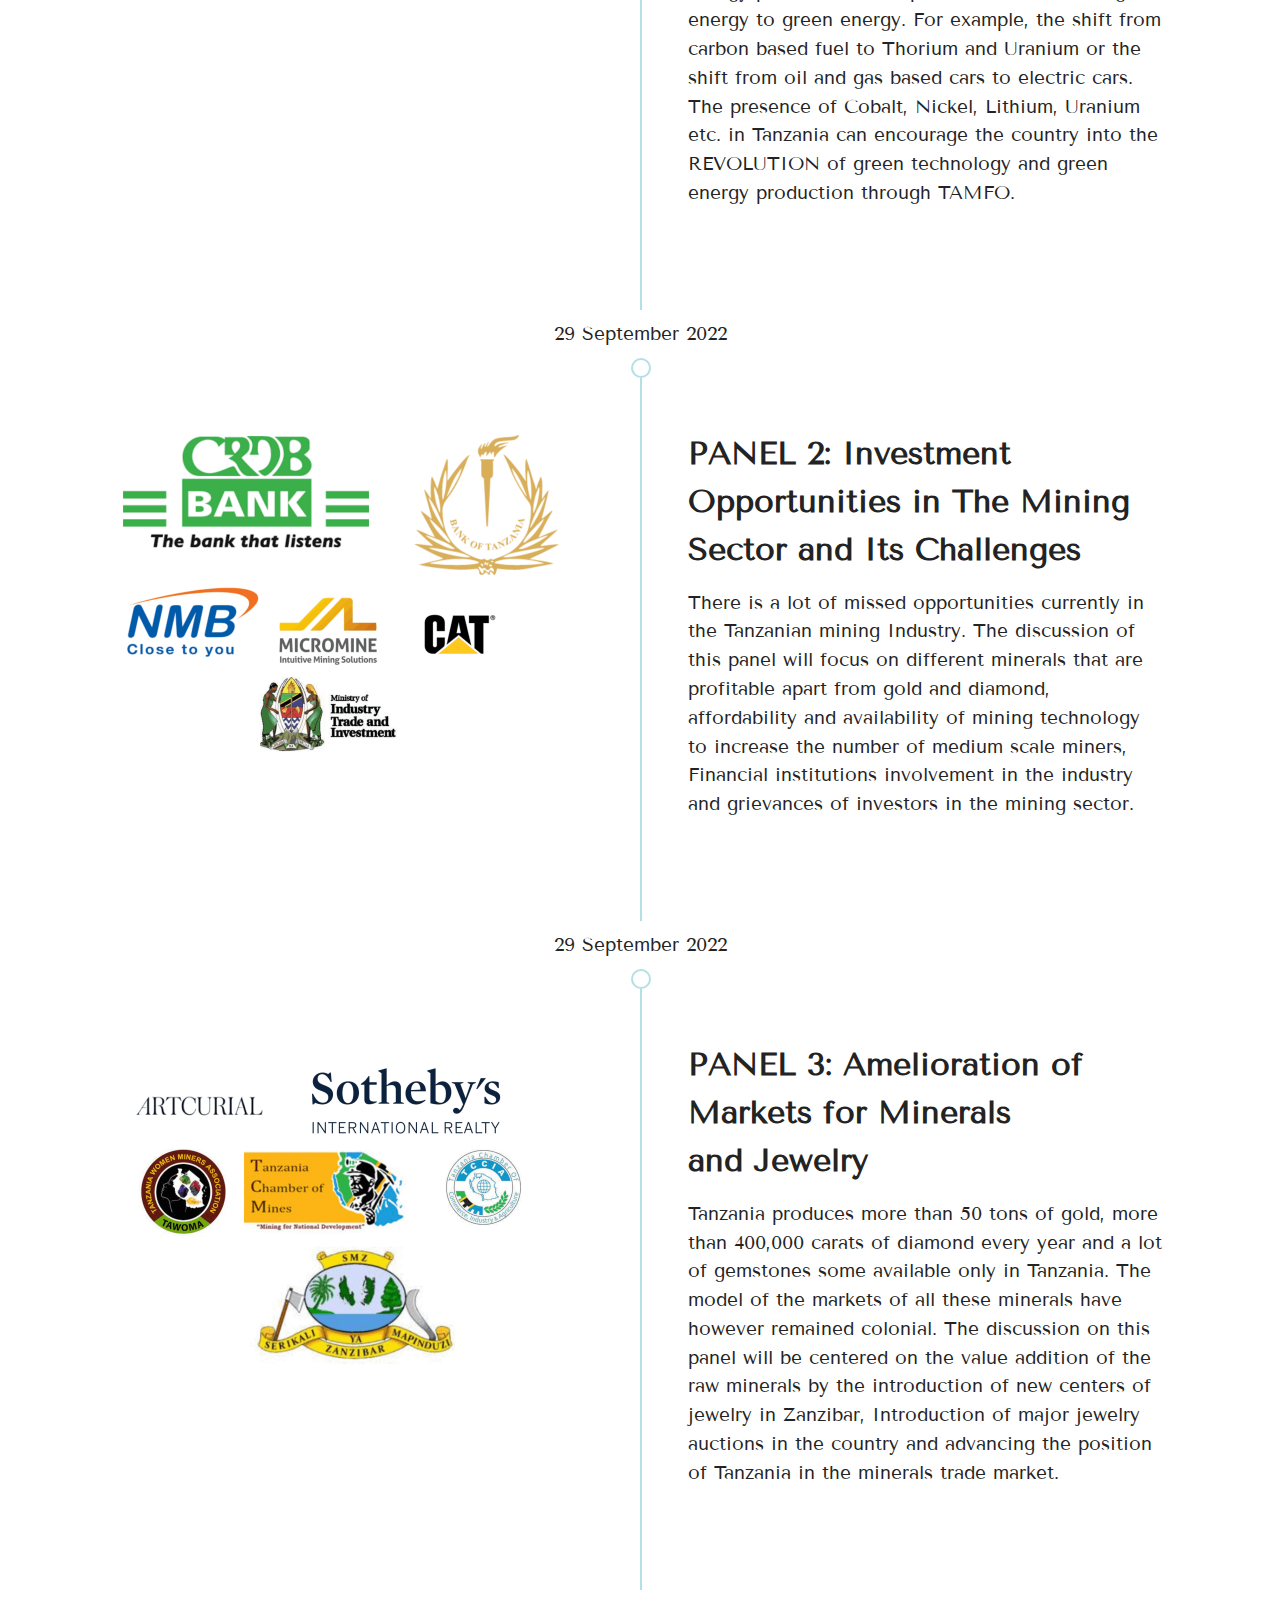
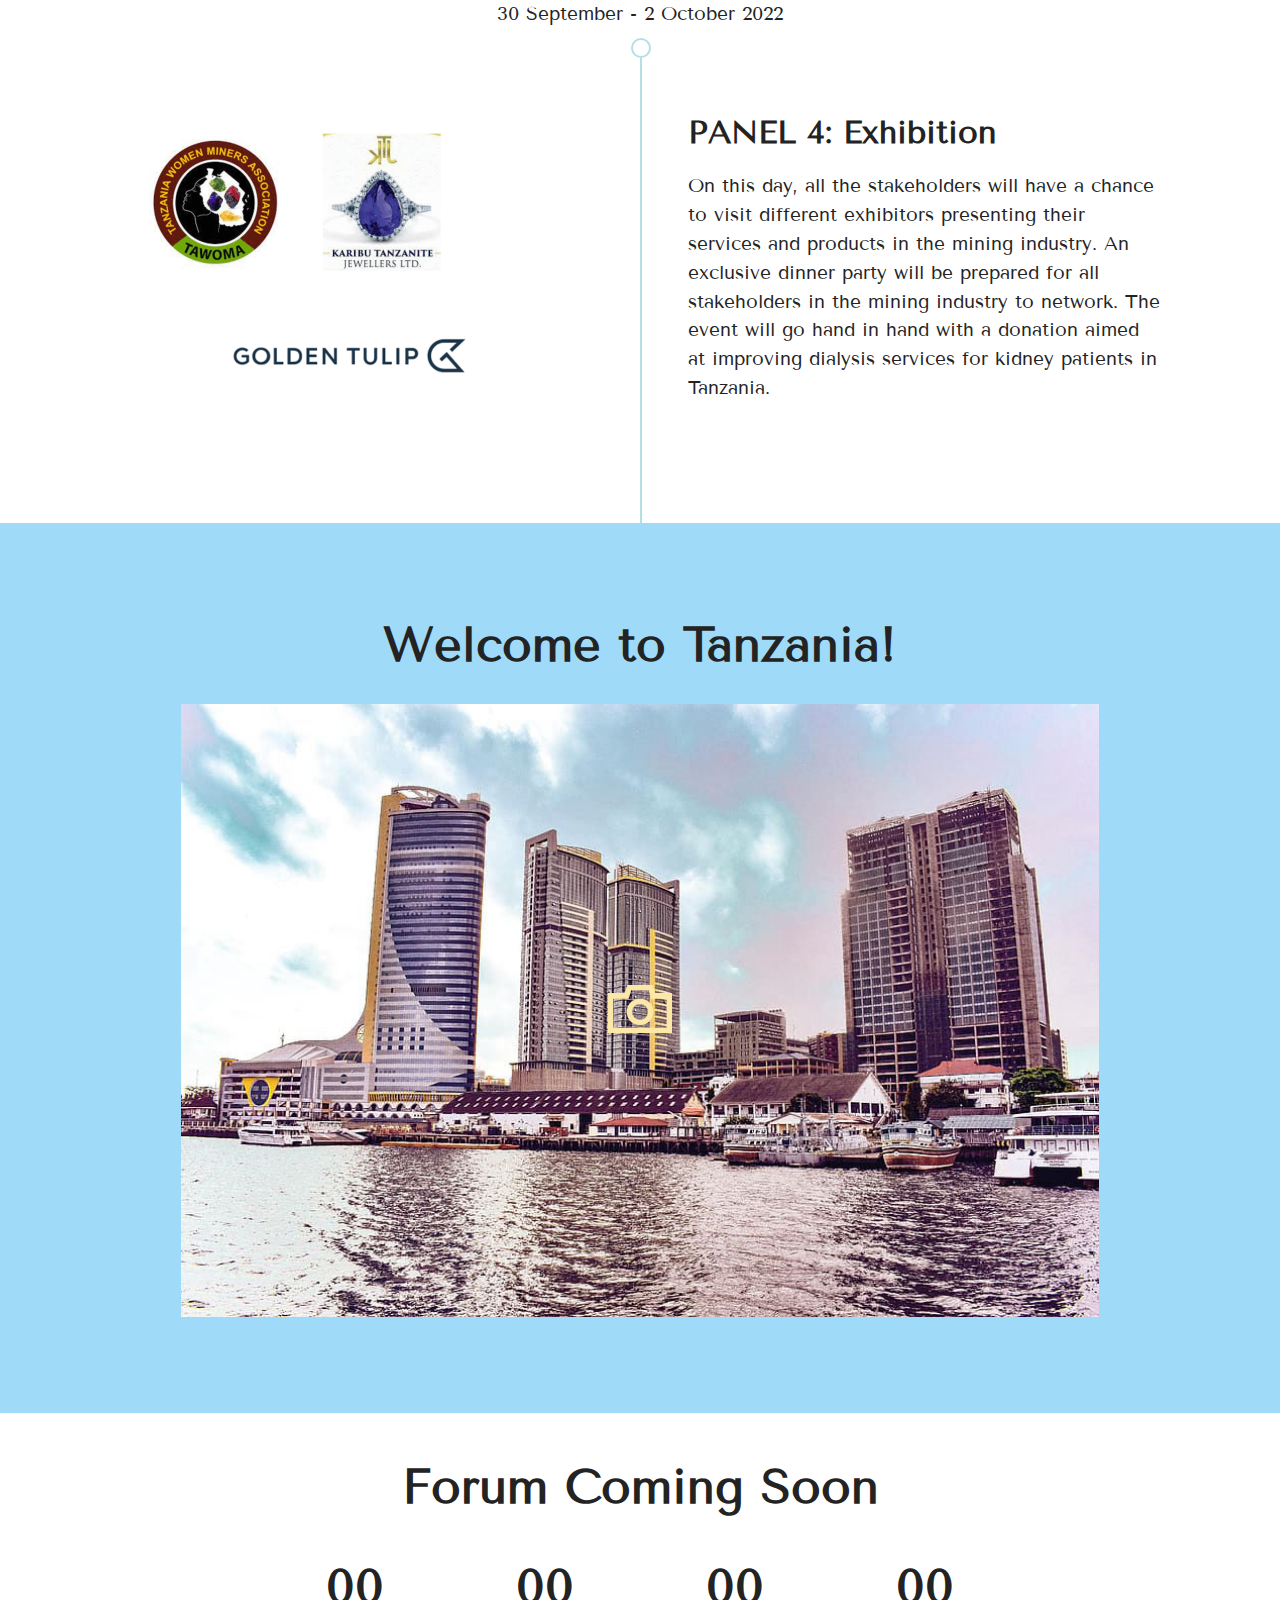
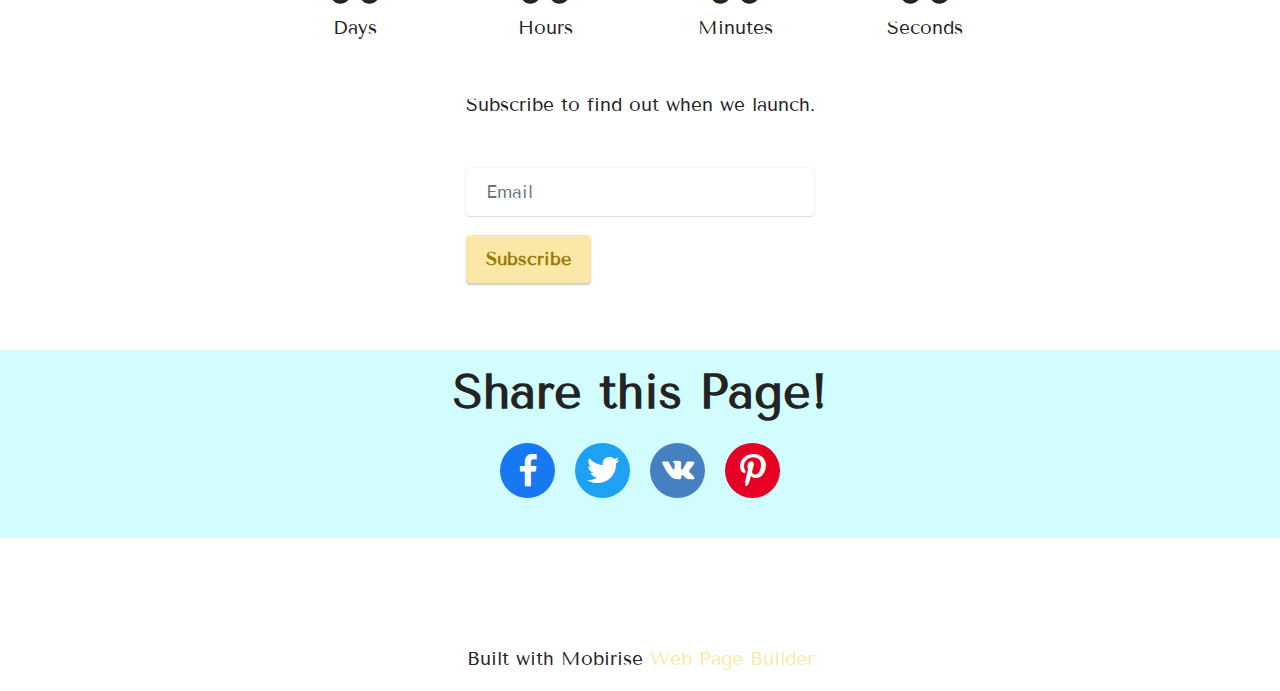
==== commit 61996a30: "Iteration one" ====
--- a/index.html
+++ b/index.html
@@ -62,8 +62,8 @@
             <div class="collapse navbar-collapse" id="navbarSupportedContent">
                 <ul class="navbar-nav nav-dropdown" data-app-modern-menu="true"><li class="nav-item"><a class="nav-link link text-success display-4" href="index.html#top">Home</a></li>
                     <li class="nav-item"><a class="nav-link link text-success display-4" href="about.html#top">About</a>
-                    </li><li class="nav-item dropdown"><a class="nav-link link dropdown-toggle text-success display-4" href="index.html#timeline3-4" data-toggle="dropdown-submenu" data-bs-toggle="dropdown" data-bs-auto-close="outside" aria-expanded="true">Conference</a><div class="dropdown-menu" aria-labelledby="dropdown-undefined"><a class="dropdown-item text-success display-4" href="index.html#timeline3-4"><span class="mobi-mbri mobi-mbri-timer mbr-iconfont mbr-iconfont-btn"></span>Timeline</a><a class="text-success dropdown-item display-4" href="index.html#timeline3-4"><span class="mobi-mbri mobi-mbri-contact-form mbr-iconfont mbr-iconfont-btn"></span>Agenda</a><a class="dropdown-item text-success display-4" href="index.html#timeline3-4"><span class="mbri-users mbr-iconfont mbr-iconfont-btn"></span>Speakers</a></div></li>
-                    <li class="nav-item"><a class="nav-link link text-success text-primary display-4" href="index.html#top">Exhibition</a></li><li class="nav-item"><a class="nav-link link text-success text-primary display-4" href="contact.html#contacts2-l">Contact</a></li></ul>
+                    </li><li class="nav-item dropdown"><a class="nav-link link dropdown-toggle text-success display-4" href="index.html#timeline3-4" data-toggle="dropdown-submenu" data-bs-toggle="dropdown" data-bs-auto-close="outside" aria-expanded="false">Conference</a><div class="dropdown-menu" aria-labelledby="dropdown-undefined"><a class="dropdown-item text-success display-4" href="index.html#timeline3-4"><span class="mobi-mbri mobi-mbri-timer mbr-iconfont mbr-iconfont-btn"></span>Timeline</a><a class="dropdown-item text-success display-4" href="index.html#timeline3-4"><span class="mbri-users mbr-iconfont mbr-iconfont-btn"></span>Speakers</a></div></li>
+                    <li class="nav-item"><a class="nav-link link text-success text-primary display-4" href="contact.html#contacts2-l">Contact</a></li></ul>
                 
                 <div class="navbar-buttons mbr-section-btn"><a class="btn btn-primary display-4" href="index.html#top">Register</a></div>
             </div>
@@ -107,7 +107,7 @@
             <div class="row timeline-element first-separline mb-5">
                 <div class="timeline-date col-12">
                     <div class="timeline-date-wrapper">
-                        <p class="mbr-timeline-date display-7">22 June 2022</p>
+                        <p class="mbr-timeline-date display-7">29 September 2022</p>
                     </div>
                 </div>
                 <span class="iconBackground"></span>
@@ -127,7 +127,7 @@
             <div class="row timeline-element first-separline mb-5">
                 <div class="timeline-date col-12">
                     <div class="timeline-date-wrapper">
-                        <p class="mbr-timeline-date display-7">22 June 2022</p>
+                        <p class="mbr-timeline-date display-7">29 September 2022</p>
                     </div>
                 </div>
                 <span class="iconBackground"></span>
@@ -146,7 +146,7 @@
             <div class="row timeline-element first-separline mb-5">
                 <div class="timeline-date col-12">
                     <div class="timeline-date-wrapper">
-                        <p class="mbr-timeline-date display-7">23 June 2022</p>
+                        <p class="mbr-timeline-date display-7">29 September 2022</p>
                     </div>
                 </div>
                 <span class="iconBackground"></span>
@@ -165,7 +165,7 @@
             <div class="row timeline-element first-separline mb-5">
                 <div class="timeline-date col-12">
                     <div class="timeline-date-wrapper">
-                        <p class="mbr-timeline-date display-7">23 June 2022</p>
+                        <p class="mbr-timeline-date display-7">30 September - 2 October 2022</p>
                     </div>
                 </div>
                 <span class="iconBackground"></span>
@@ -176,30 +176,12 @@
                 </div>
                 <div class="col-12 col-md-6">
                     <div class="timeline-text-wrapper">
-                        <h4 class="mbr-timeline-title mbr-fonts-style mb-0 display-5"><strong>PANEL 4: Exhibition and Dinner Party</strong></h4>
+                        <h4 class="mbr-timeline-title mbr-fonts-style mb-0 display-5"><strong>PANEL 4: Exhibition</strong></h4>
                         <p class="mbr-text mbr-fonts-style mt-3 mb-0 display-7">On this day, all the stakeholders will have a chance to visit different exhibitors presenting their services and products in the mining industry. An exclusive dinner party will be prepared for all stakeholders in the mining industry to network. The event will go hand in hand with a donation aimed at improving dialysis services for kidney patients in Tanzania.</p>
                     </div>
                 </div>
             </div>
-            <div class="row timeline-element first-separline mb-5">
-                <div class="timeline-date col-12">
-                    <div class="timeline-date-wrapper">
-                        <p class="mbr-timeline-date display-7">24 June 2022</p>
-                    </div>
-                </div>
-                <span class="iconBackground"></span>
-                <div class="col-12 col-md-6">
-                    <div class="image-wrapper">
-                        <img src="assets/images/karibu-tanzania-logo-720x709.jpeg" alt="karibu_tanzania" title="">
-                    </div>
-                </div>
-                <div class="col-12 col-md-6">
-                    <div class="timeline-text-wrapper">
-                        <h4 class="mbr-timeline-title mbr-fonts-style mb-0 display-5"><strong>Tourism</strong></h4>
-                        <p class="mbr-text mbr-fonts-style mt-3 mb-0 display-7">Together with our partners in hospitality, we have prepared a special tourism package for the isles of Zanzibar. This package is available for all the participants i.e. locals and foreigners.</p>
-                    </div>
-                </div>
-            </div>
+            
             
             
             
@@ -264,7 +246,7 @@
                     <div class="hoursCountdown col-xs-3 col-sm-3 col-md-3" title="Hours"></div>
                     <div class="minutesCountdown col-xs-3 col-sm-3 col-md-3" title="Minutes"></div>
                     <div class="secondsCountdown col-xs-3 col-sm-3 col-md-3" title="Seconds"></div>
-                    <div class="countdown" data-due-date="2022/06/22"></div>
+                    <div class="countdown" data-due-date="2022/09/29"></div>
                 </div>
                 <p class="mbr-text mb-5 align-center mbr-fonts-style display-7">
                     Subscribe to find out when we launch.
@@ -273,7 +255,7 @@
         </div>
         <div class="row">
             <div class="col-lg-4 mx-auto mbr-form" data-form-type="formoid">
-                <form action="https://mobirise.eu/" method="POST" class="mbr-form form-with-styler" data-form-title="Form Name"><input type="hidden" name="email" data-form-email="true" value="Z9OBlcdOAorrprX97Y1uoKy5uEQ6UjxZ2Nf1aXvRelwtzrmSnIB4iMAWnsaRL/pdNknVk/M3utJwklc/GoBNy7IHxjtubAldo8TKe694R1Thr2ouHnjCAzPmuRTDqVwX">
+                <form action="https://mobirise.eu/" method="POST" class="mbr-form form-with-styler" data-form-title="Form Name"><input type="hidden" name="email" data-form-email="true" value="JvmlwRm0ZUaijGKMBGkuu0ei6I/DbgmYuryd6tpKTyPmkK376X6S8mBjOuFt7O0vIOHwLdHj/X06+RSLu2+zB5LVdDVOvt5Bg57KDPKZeONgx/bDWEkbXh1GY+8wb9f4">
                     <div class="row">
                         <div hidden="hidden" data-form-alert="" class="alert alert-success col-12">Thanks for subscribing!</div>
                         <div hidden="hidden" data-form-alert-danger="" class="alert alert-danger col-12">Oops...! some problem!</div>
@@ -338,7 +320,7 @@
             </div>
         </div>
     </div>
-</section><section class="display-7" style="padding: 0;align-items: center;justify-content: center;flex-wrap: wrap;    align-content: center;display: flex;position: relative;height: 4rem;"><a href="https://mobiri.se/2516332" style="flex: 1 1;height: 4rem;position: absolute;width: 100%;z-index: 1;"><img alt="" style="height: 4rem;" src="[data-uri]"></a><p style="margin: 0;text-align: center;" class="display-7">Built with Mobirise &#8204;</p><a style="z-index:1" href="https://mobirise.com/website-design-software.html">Web Designer Software</a></section><script src="assets/bootstrap/js/bootstrap.bundle.min.js"></script>  <script src="assets/smoothscroll/smooth-scroll.js"></script>  <script src="assets/ytplayer/index.js"></script>  <script src="assets/dropdown/js/navbar-dropdown.js"></script>  <script src="assets/playervimeo/vimeo_player.js"></script>  <script src="assets/countdown/countdown.js"></script>  <script src="assets/sociallikes/social-likes.js"></script>  <script src="assets/theme/js/script.js"></script>  <script src="assets/formoid/formoid.min.js"></script>  
+</section><section class="display-7" style="padding: 0;align-items: center;justify-content: center;flex-wrap: wrap;    align-content: center;display: flex;position: relative;height: 4rem;"><a href="https://mobiri.se/2516332" style="flex: 1 1;height: 4rem;position: absolute;width: 100%;z-index: 1;"><img alt="" style="height: 4rem;" src="[data-uri]"></a><p style="margin: 0;text-align: center;" class="display-7">Built with Mobirise &#8204;</p><a style="z-index:1" href="https://mobirise.com/web-page-maker.html">Web Page Builder</a></section><script src="assets/bootstrap/js/bootstrap.bundle.min.js"></script>  <script src="assets/smoothscroll/smooth-scroll.js"></script>  <script src="assets/ytplayer/index.js"></script>  <script src="assets/dropdown/js/navbar-dropdown.js"></script>  <script src="assets/playervimeo/vimeo_player.js"></script>  <script src="assets/countdown/countdown.js"></script>  <script src="assets/sociallikes/social-likes.js"></script>  <script src="assets/theme/js/script.js"></script>  <script src="assets/formoid/formoid.min.js"></script>  
   
   
 </body>
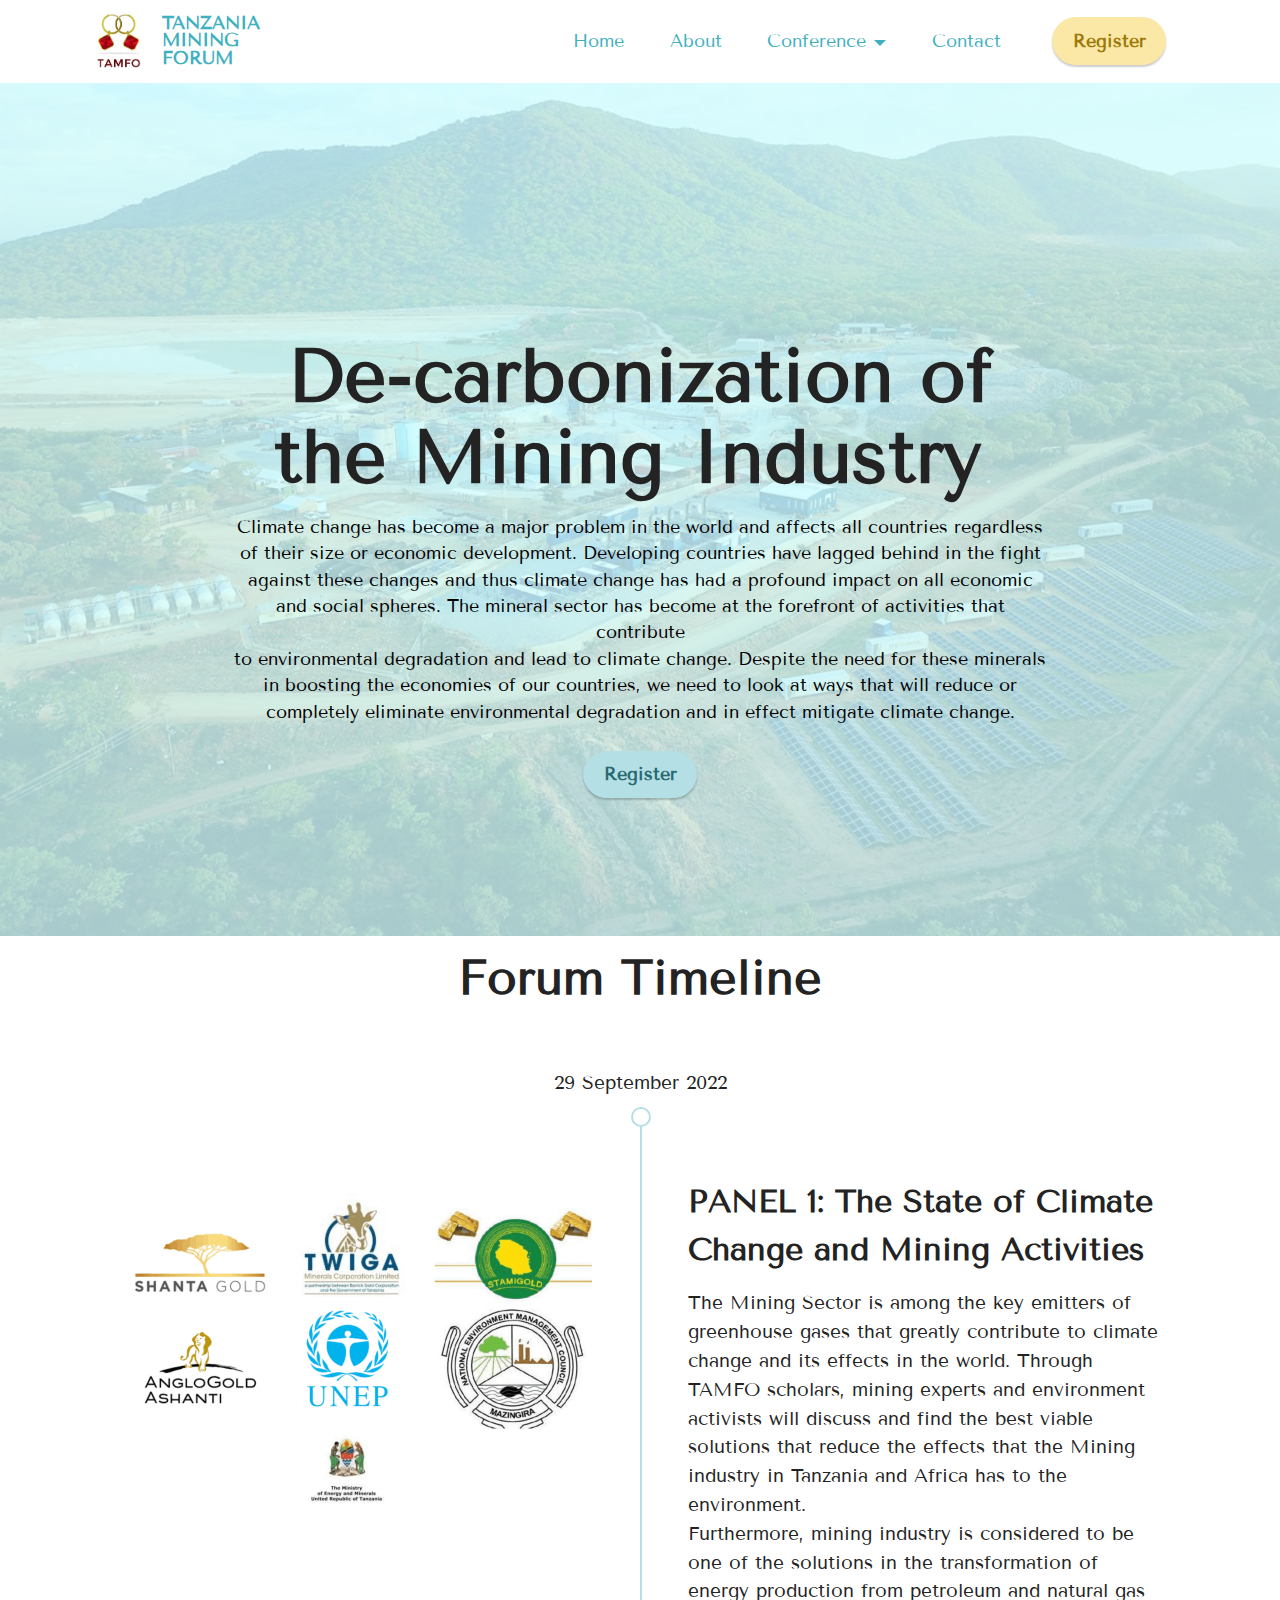
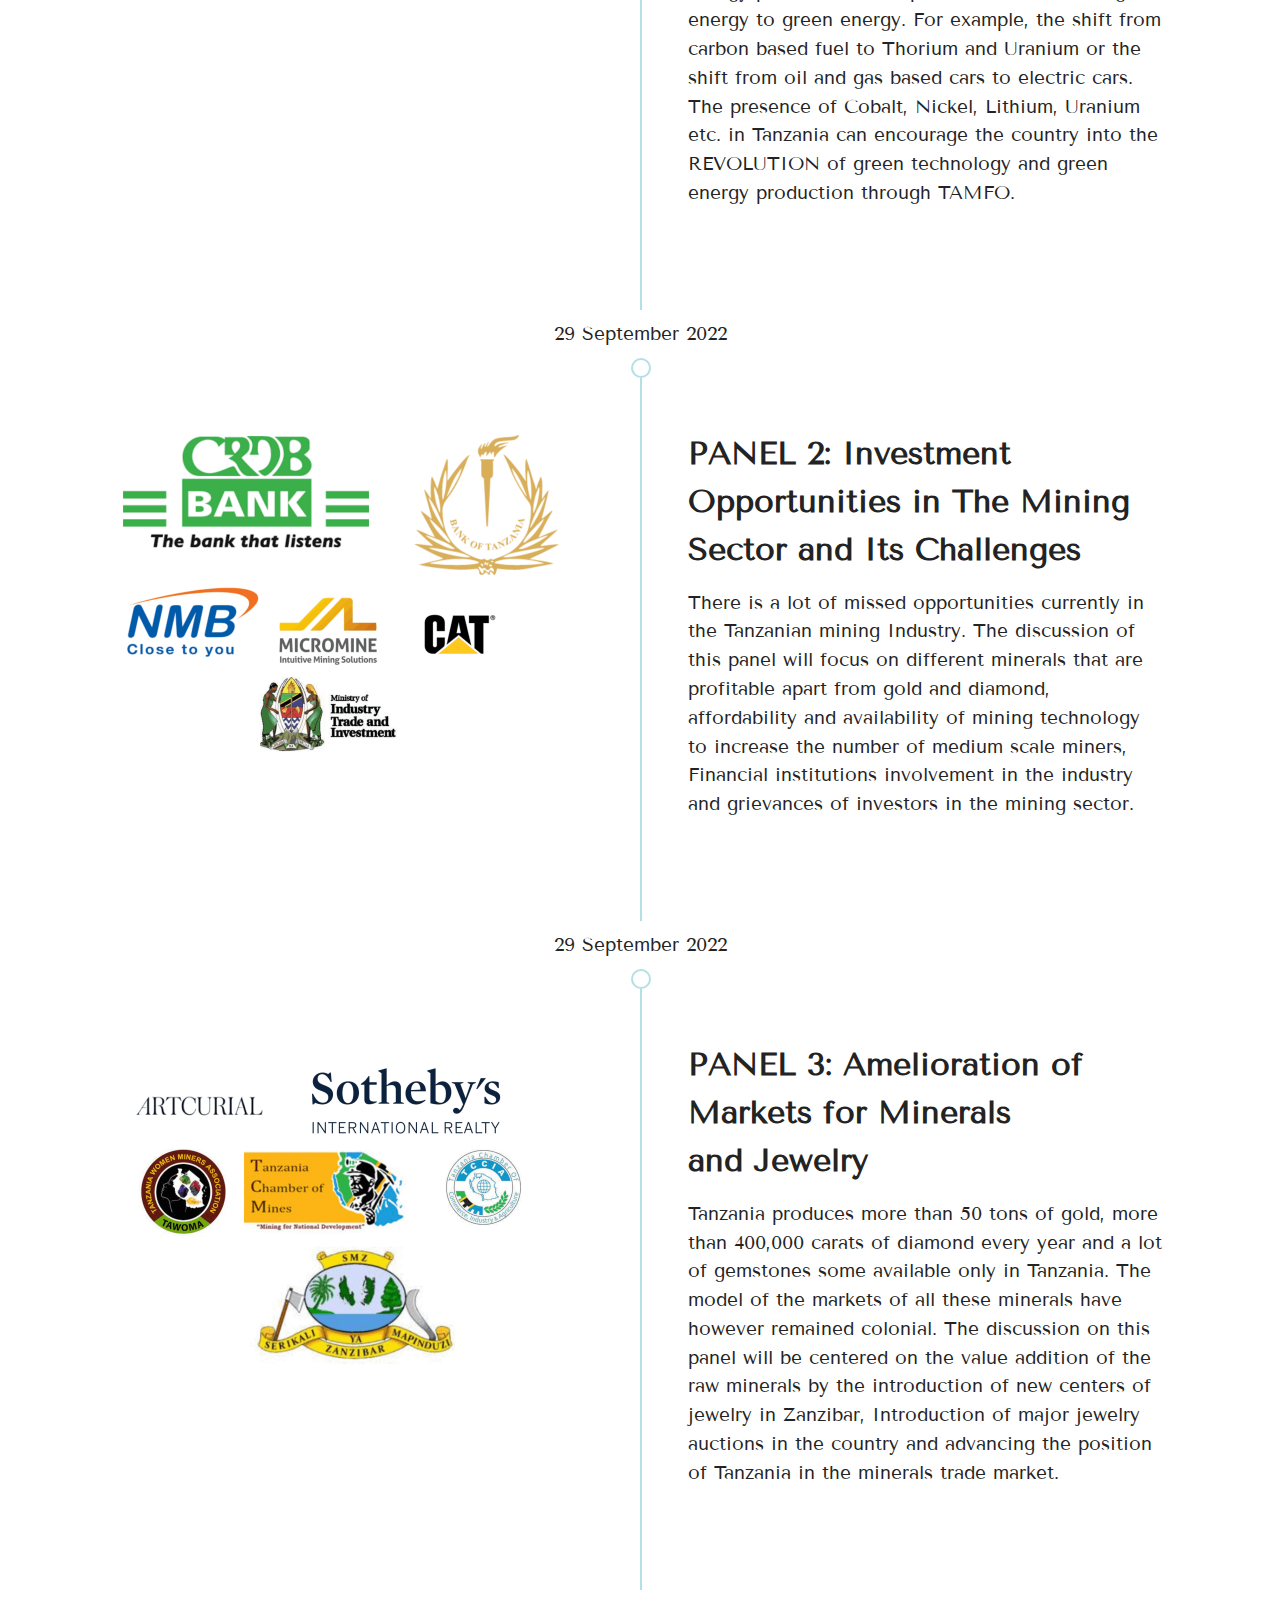
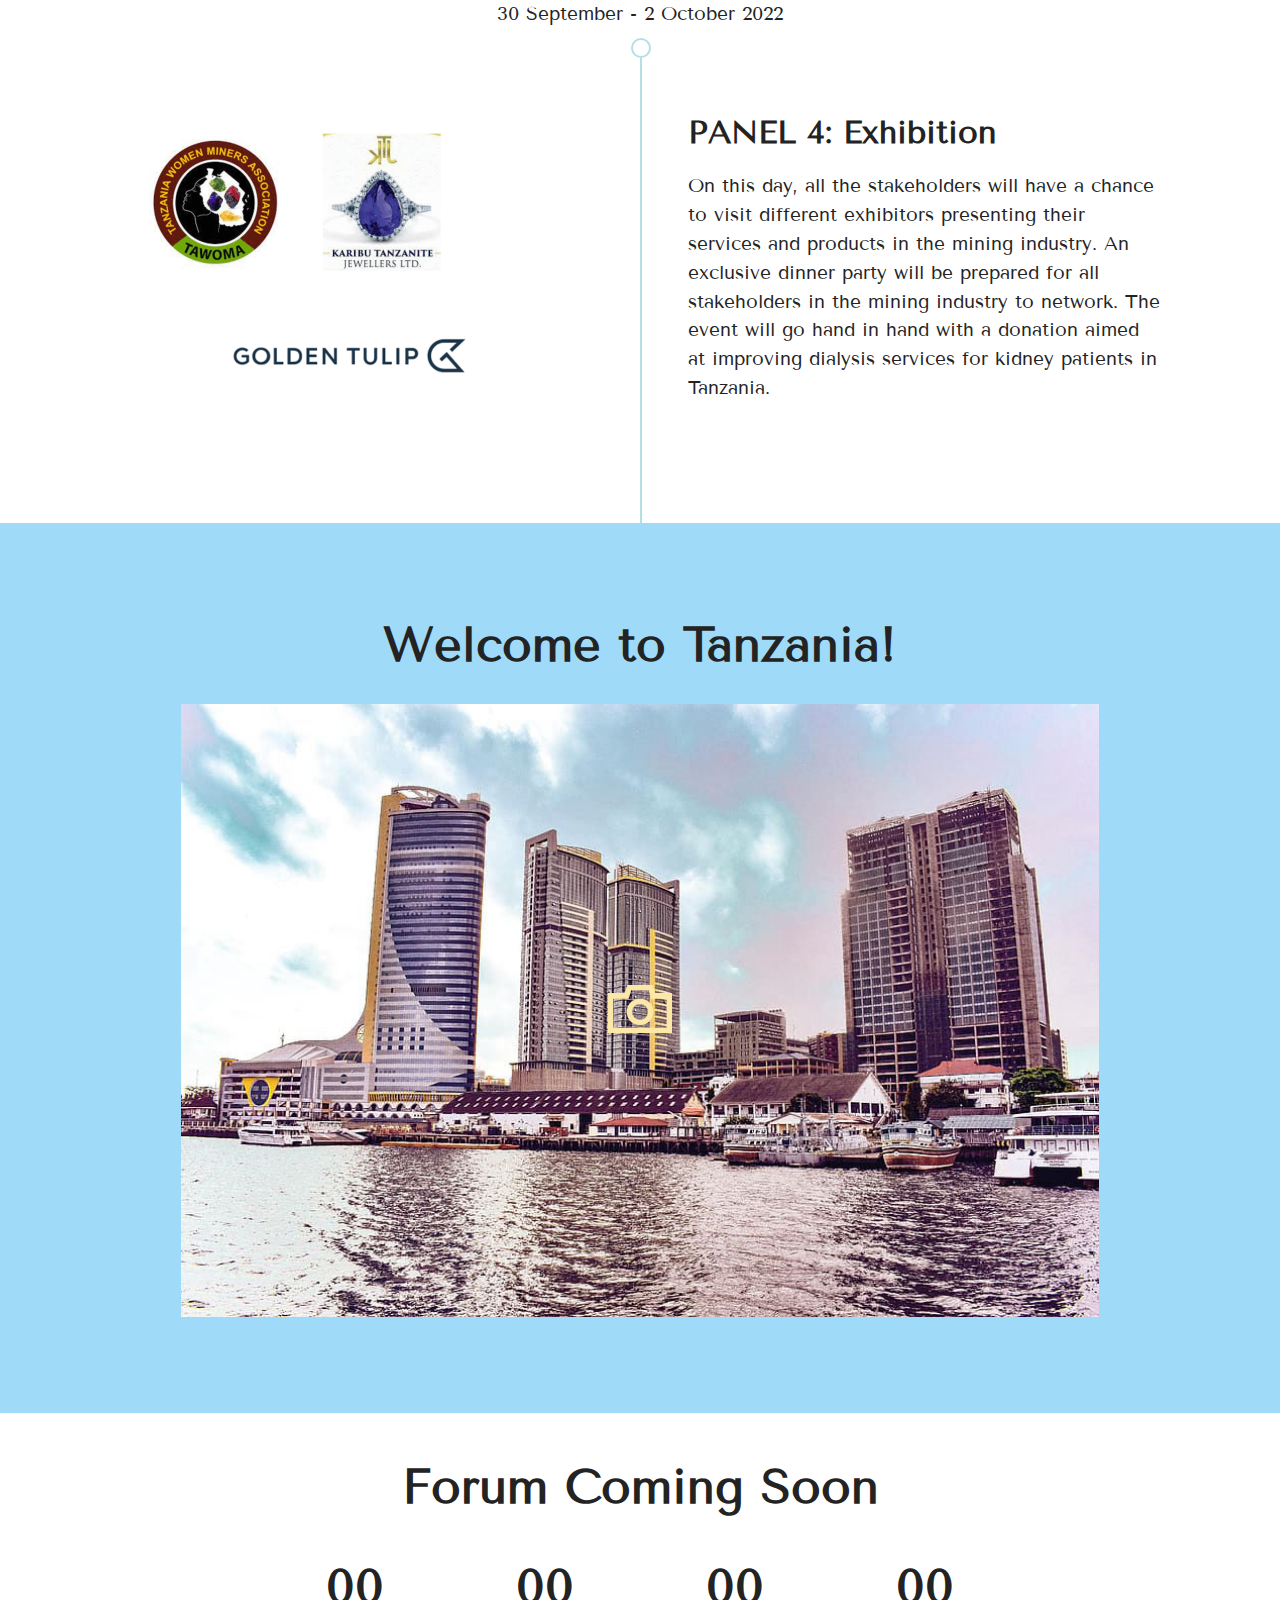
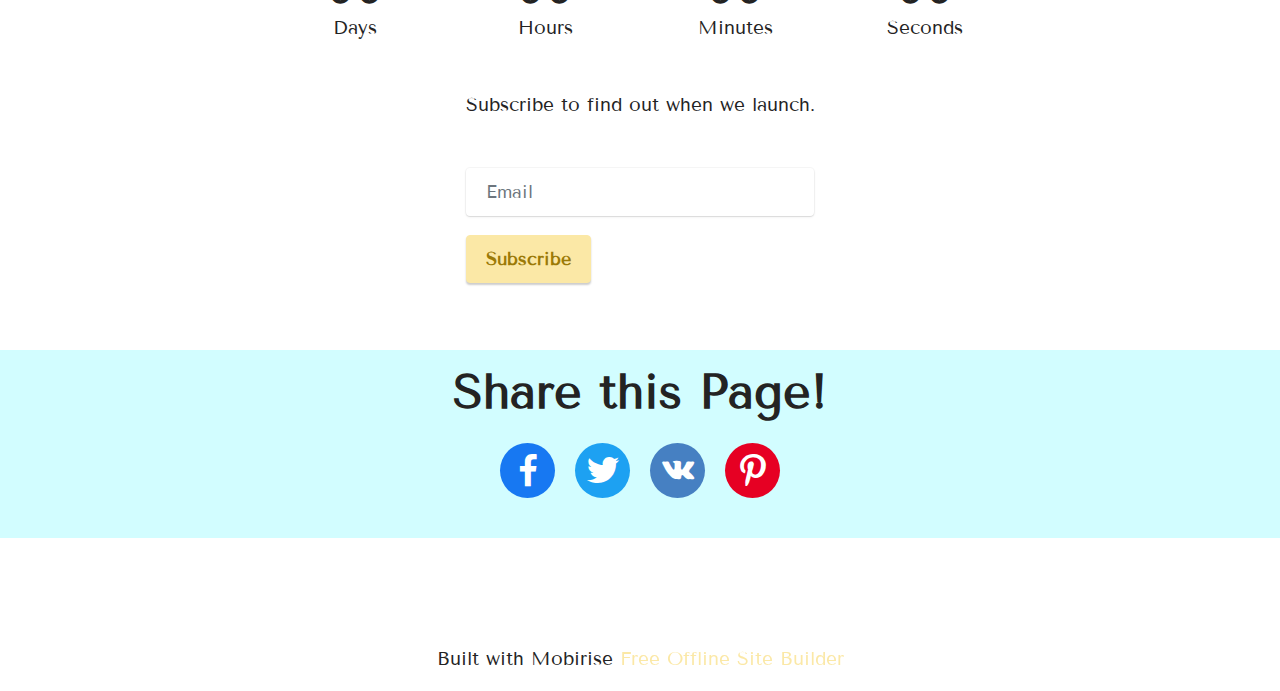
==== commit 91571356: "Added registration link" ====
--- a/index.html
+++ b/index.html
@@ -65,7 +65,7 @@
                     </li><li class="nav-item dropdown"><a class="nav-link link dropdown-toggle text-success display-4" href="index.html#timeline3-4" data-toggle="dropdown-submenu" data-bs-toggle="dropdown" data-bs-auto-close="outside" aria-expanded="false">Conference</a><div class="dropdown-menu" aria-labelledby="dropdown-undefined"><a class="dropdown-item text-success display-4" href="index.html#timeline3-4"><span class="mobi-mbri mobi-mbri-timer mbr-iconfont mbr-iconfont-btn"></span>Timeline</a><a class="dropdown-item text-success display-4" href="index.html#timeline3-4"><span class="mbri-users mbr-iconfont mbr-iconfont-btn"></span>Speakers</a></div></li>
                     <li class="nav-item"><a class="nav-link link text-success text-primary display-4" href="contact.html#contacts2-l">Contact</a></li></ul>
                 
-                <div class="navbar-buttons mbr-section-btn"><a class="btn btn-primary display-4" href="index.html#top">Register</a></div>
+                <div class="navbar-buttons mbr-section-btn"><a class="btn btn-primary display-4" href="https://forms.gle/JSg8sxwtJ531fwui7" target="_blank">Register</a></div>
             </div>
         </div>
     </nav>
@@ -88,7 +88,7 @@
 <br>to environmental degradation and lead to climate change. Despite the need for these minerals
 <br>in boosting the economies of our countries, we need to look at ways that will reduce or
 <br>completely eliminate environmental degradation and in effect mitigate climate change.</p>
-                <div class="mbr-section-btn mt-3"><a class="btn btn-secondary display-4" href="index.html#top">Register</a></div>
+                <div class="mbr-section-btn mt-3"><a class="btn btn-secondary display-4" href="https://forms.gle/JSg8sxwtJ531fwui7" target="_blank">Register</a></div>
             </div>
         </div>
     </div>
@@ -255,7 +255,7 @@
         </div>
         <div class="row">
             <div class="col-lg-4 mx-auto mbr-form" data-form-type="formoid">
-                <form action="https://mobirise.eu/" method="POST" class="mbr-form form-with-styler" data-form-title="Form Name"><input type="hidden" name="email" data-form-email="true" value="JvmlwRm0ZUaijGKMBGkuu0ei6I/DbgmYuryd6tpKTyPmkK376X6S8mBjOuFt7O0vIOHwLdHj/X06+RSLu2+zB5LVdDVOvt5Bg57KDPKZeONgx/bDWEkbXh1GY+8wb9f4">
+                <form action="https://mobirise.eu/" method="POST" class="mbr-form form-with-styler" data-form-title="Form Name"><input type="hidden" name="email" data-form-email="true" value="hMqJKcBIzmECPBHzHZIdAD4W03OWnQ12SiCTOSl/PxyCz83qXkfnhp+gWfDE4dGX9MKx4yGSpLgBwHbmn2d52sWXLS+BQLzNaagGh/Lhh7z2Fui25uKjDyciDH/oNoCs">
                     <div class="row">
                         <div hidden="hidden" data-form-alert="" class="alert alert-success col-12">Thanks for subscribing!</div>
                         <div hidden="hidden" data-form-alert-danger="" class="alert alert-danger col-12">Oops...! some problem!</div>
@@ -320,7 +320,7 @@
             </div>
         </div>
     </div>
-</section><section class="display-7" style="padding: 0;align-items: center;justify-content: center;flex-wrap: wrap;    align-content: center;display: flex;position: relative;height: 4rem;"><a href="https://mobiri.se/2516332" style="flex: 1 1;height: 4rem;position: absolute;width: 100%;z-index: 1;"><img alt="" style="height: 4rem;" src="[data-uri]"></a><p style="margin: 0;text-align: center;" class="display-7">Built with Mobirise &#8204;</p><a style="z-index:1" href="https://mobirise.com/web-page-maker.html">Web Page Builder</a></section><script src="assets/bootstrap/js/bootstrap.bundle.min.js"></script>  <script src="assets/smoothscroll/smooth-scroll.js"></script>  <script src="assets/ytplayer/index.js"></script>  <script src="assets/dropdown/js/navbar-dropdown.js"></script>  <script src="assets/playervimeo/vimeo_player.js"></script>  <script src="assets/countdown/countdown.js"></script>  <script src="assets/sociallikes/social-likes.js"></script>  <script src="assets/theme/js/script.js"></script>  <script src="assets/formoid/formoid.min.js"></script>  
+</section><section class="display-7" style="padding: 0;align-items: center;justify-content: center;flex-wrap: wrap;    align-content: center;display: flex;position: relative;height: 4rem;"><a href="https://mobiri.se/2516332" style="flex: 1 1;height: 4rem;position: absolute;width: 100%;z-index: 1;"><img alt="" style="height: 4rem;" src="[data-uri]"></a><p style="margin: 0;text-align: center;" class="display-7">Built with Mobirise &#8204;</p><a style="z-index:1" href="https://mobirise.com/offline-website-builder.html">Free Offline Site Builder</a></section><script src="assets/bootstrap/js/bootstrap.bundle.min.js"></script>  <script src="assets/smoothscroll/smooth-scroll.js"></script>  <script src="assets/ytplayer/index.js"></script>  <script src="assets/dropdown/js/navbar-dropdown.js"></script>  <script src="assets/playervimeo/vimeo_player.js"></script>  <script src="assets/countdown/countdown.js"></script>  <script src="assets/sociallikes/social-likes.js"></script>  <script src="assets/theme/js/script.js"></script>  <script src="assets/formoid/formoid.min.js"></script>  
   
   
 </body>
